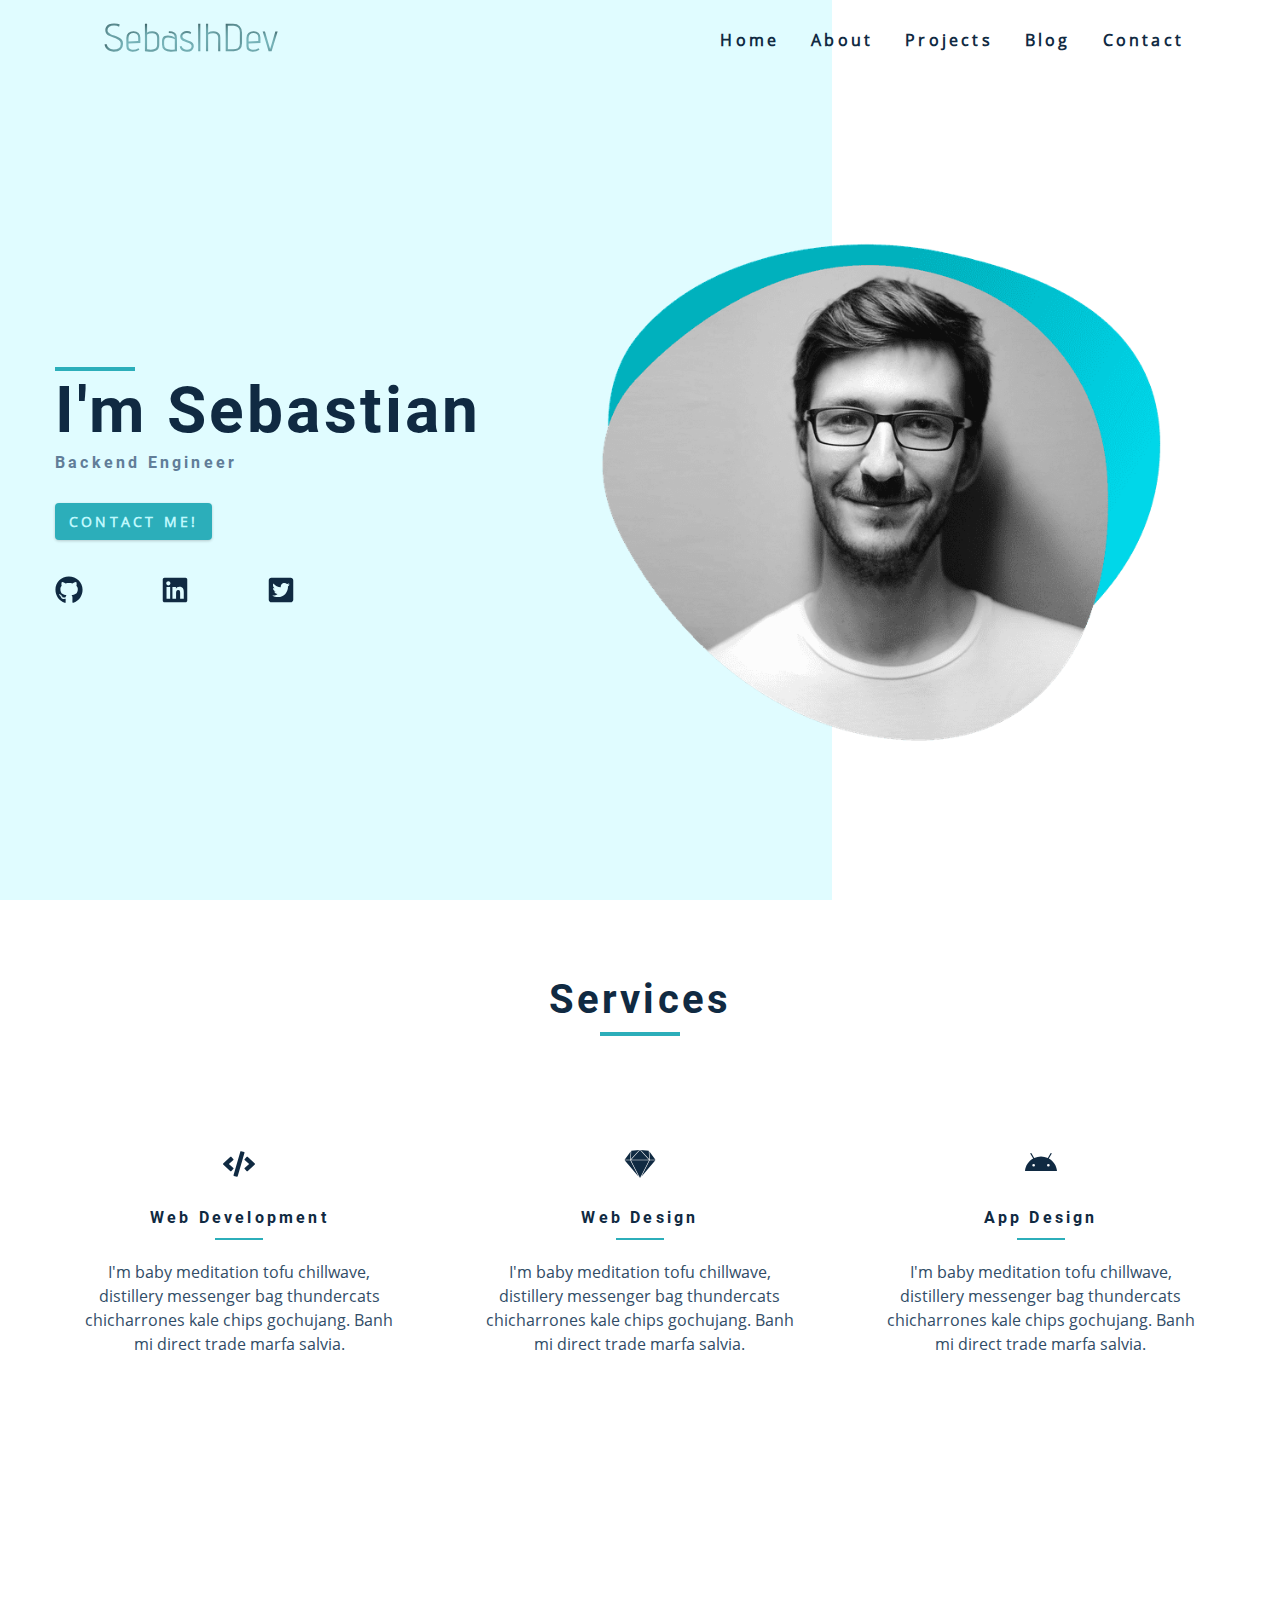
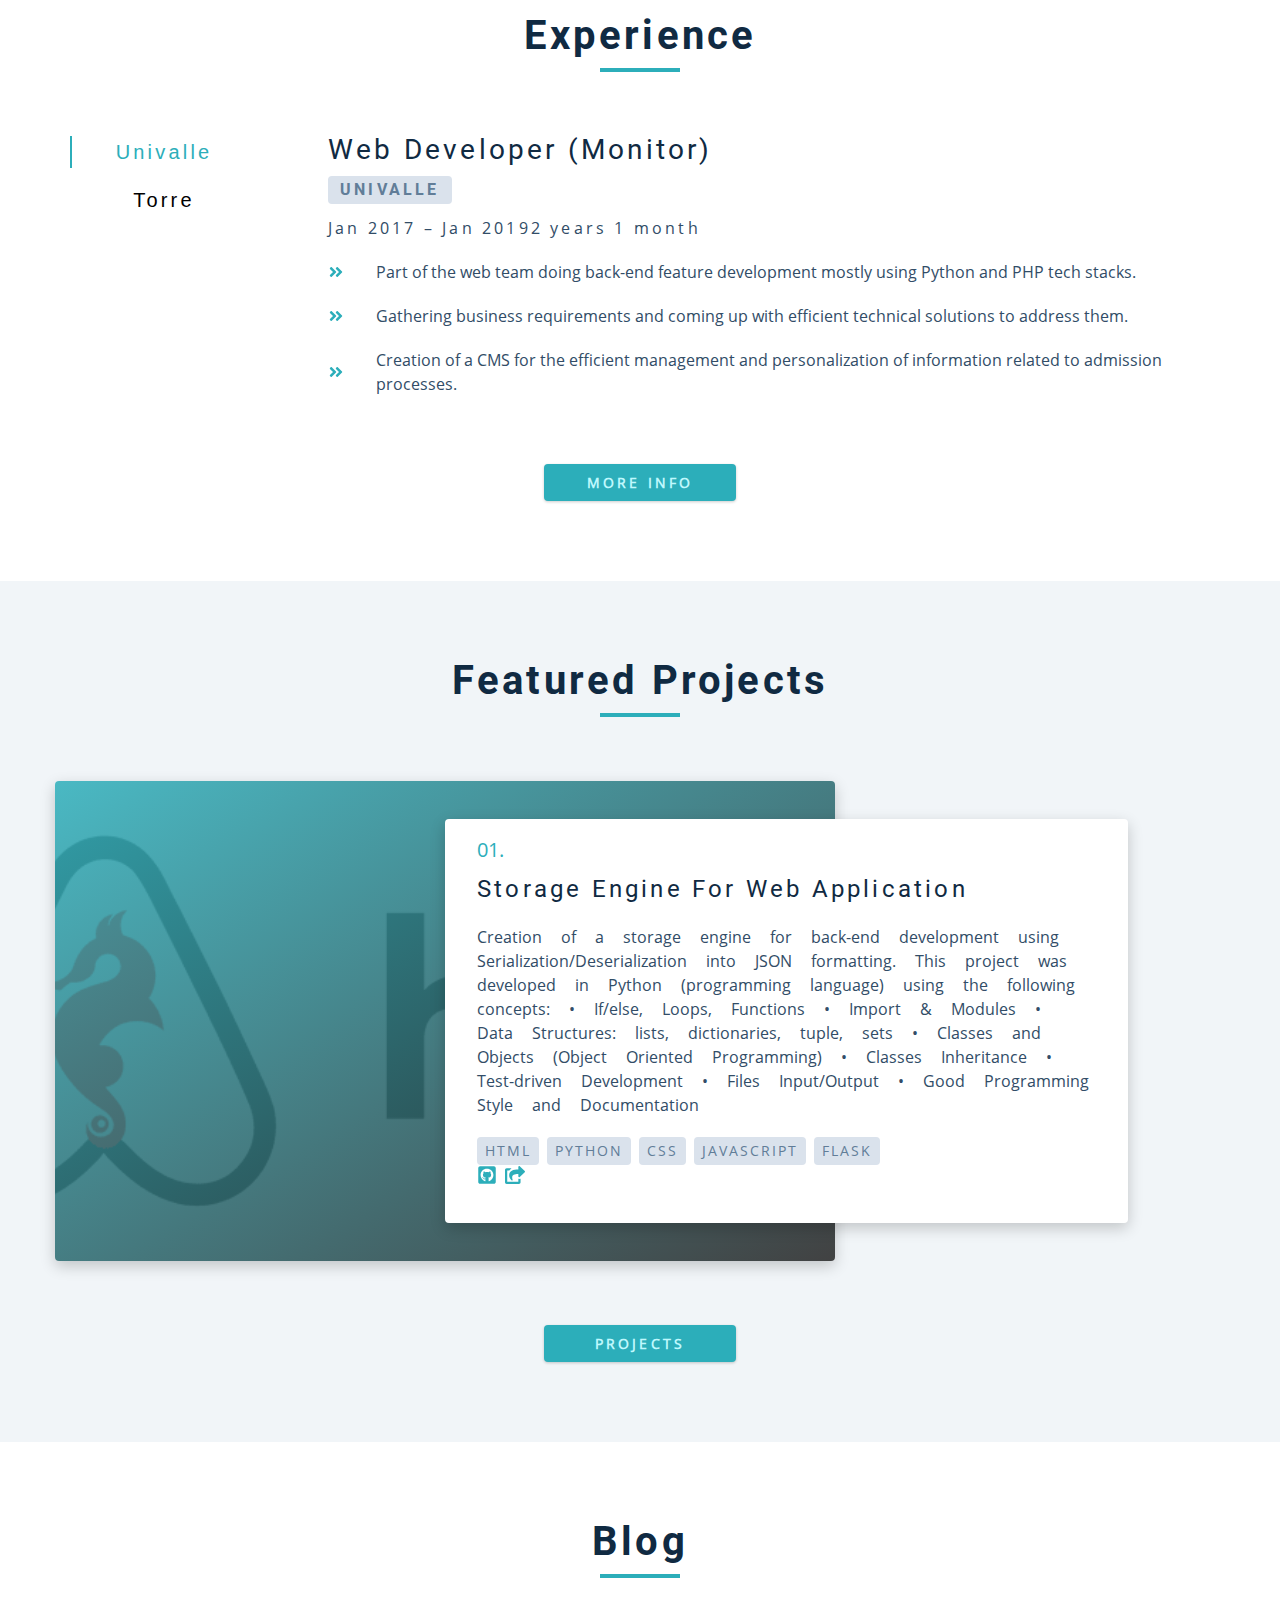
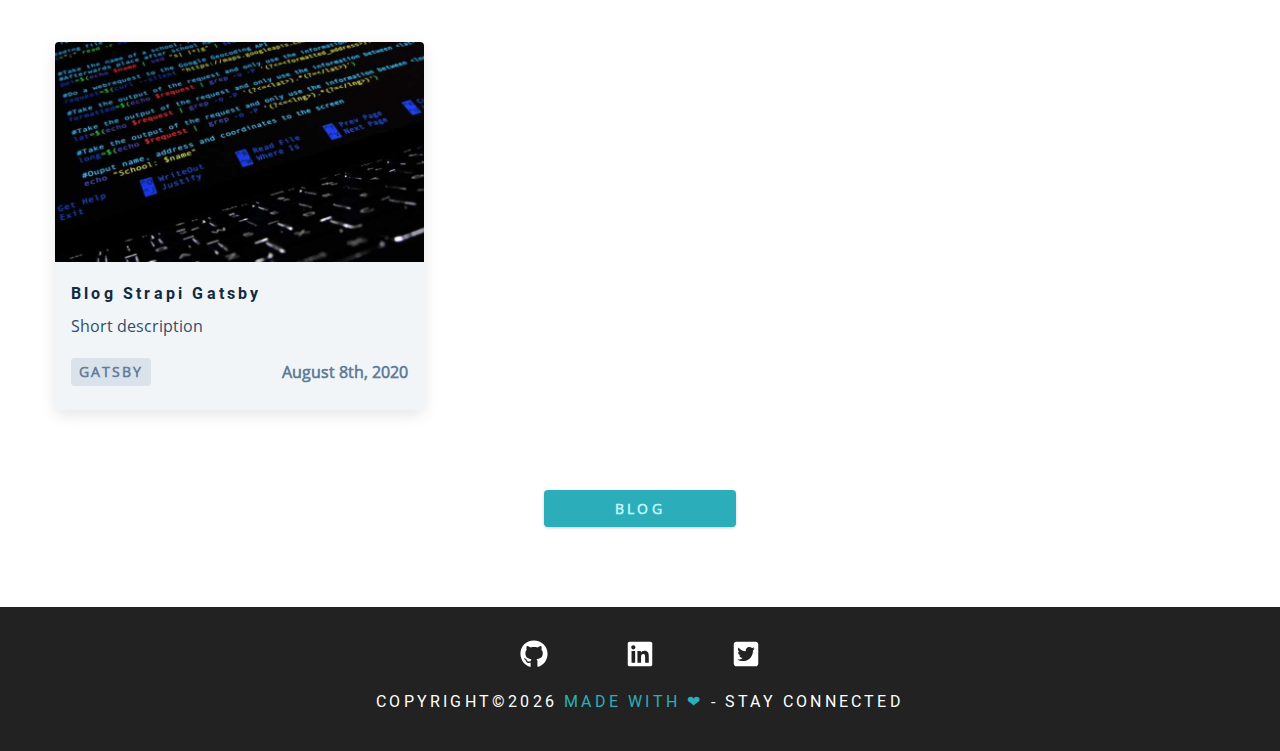
==== index.html @ 56dd531b "Updates" ====
<!DOCTYPE html><html><head><meta charSet="utf-8"/><meta http-equiv="x-ua-compatible" content="ie=edge"/><meta name="viewport" content="width=device-width, initial-scale=1, shrink-to-fit=no"/><style data-href="/styles.23e9d44c191bf7a04970.css">:root{--clr-primary-1:#044e53;--clr-primary-2:#0a6c75;--clr-primary-3:#0e7c86;--clr-primary-4:#149199;--clr-primary-5:#2caeba;--clr-primary-6:#37bcc8;--clr-primary-7:#52d1da;--clr-primary-8:#88ebf2;--clr-primary-9:#bff8fd;--clr-primary-10:#e0fcff;--clr-grey-1:#102a42;--clr-grey-3:#324d67;--clr-grey-4:#48647f;--clr-grey-5:#617d98;--clr-grey-8:#bcccdc;--clr-grey-9:#dae2ec;--clr-grey-10:#f1f5f8;--clr-green-dark:#1d9527;--clr-red-dark:#bb2525;--clr-red-light:#e66b6b;--clr-white:#fff;--ff-primary:"Roboto",sans-serif;--ff-secondary:"Open Sans",sans-serif;--transition:all 0.3s linear;--spacing:0.2rem;--radius:0.25rem;--light-shadow:0 5px 15px rgba(0,0,0,0.1);--dark-shadow:0 5px 15px rgba(0,0,0,0.2);--max-width:1170px;--fixed-width:700px}*,:after,:before{margin:0;padding:0;box-sizing:border-box}body{font-family:var(--ff-secondary);background:var(--clr-white);color:var(--clr-grey-1);line-height:1.5;font-size:.875rem;margin-top:5rem}ul{list-style-type:none}a{text-decoration:none}h1,h2,h3,h4{letter-spacing:var(--spacing);text-transform:capitalize;line-height:1.25;margin-bottom:.75rem;font-family:var(--ff-primary)}h1{font-size:3rem}h2{font-size:2rem}h3{font-size:1.25rem}h4{font-size:.875rem}p{margin-bottom:1.25rem;color:var(--clr-grey-3)}@media screen and (min-width:800px){h1{font-size:4rem}h2{font-size:2.5rem}h3{font-size:1.75rem}body,h4{font-size:1rem}h1,h2,h3,h4{line-height:1}}.btn{text-transform:uppercase;background:var(--clr-primary-5);color:var(--clr-primary-9);padding:.375rem .75rem;letter-spacing:var(--spacing);display:inline-block;font-weight:700;transition:var(--transition);font-size:.875rem;border:2px solid transparent;cursor:pointer;box-shadow:0 1px 3px rgba(0,0,0,.2);border-radius:var(--radius)}.btn:hover{color:var(--clr-primary-1);background:var(--clr-primary-8)}.center-btn{display:block;width:12rem;text-align:center;margin:3rem auto 0}.section{padding:5rem 0}.section-center{width:90vw;margin:0 auto;max-width:1170px}@media screen and (min-width:992px){.section-center{width:95vw}}.underline{width:5rem;height:.25rem;margin-bottom:1.25rem;background:var(--clr-primary-5);margin-left:auto;margin-right:auto}.section-title{margin-bottom:4rem;text-align:center}.bg-grey{background:var(--clr-grey-10)}.social-links{margin-top:2rem;width:15rem;display:flex;justify-content:space-between}.social-link{font-size:1.75rem;color:var(--clr-grey-1);transition:var(--transition)}.social-link:hover{color:var(--clr-primary-5)}.navbar{position:absolute;top:0;left:0;width:100%;height:5rem;display:flex;align-items:center;z-index:200;background:var(--clr-white)}.nav-center{width:90vw;max-width:1170px;margin:0 auto}.nav-header{display:flex;justify-content:space-between;align-items:center}.nav-header img{margin-bottom:.375rem}.toggle-btn{font-size:2rem;background:transparent;border-color:transparent;color:var(--clr-primary-5);cursor:pointer;transition:var(--transition)}.toggle-btn:hover{color:var(--clr-primary-2)}.nav-links{display:none}@media screen and (min-width:768px){.toggle-btn{display:none}.nav-links{display:flex;justify-content:flex-end}.nav-links li{margin-right:2rem}.nav-links a{text-transform:capitalize;color:var(--clr-grey-1);font-weight:700;letter-spacing:var(--spacing);transition:var(--transition);padding:.5rem 0}.nav-links a:hover{color:var(--clr-primary-5);box-shadow:0 2px var(--clr-primary-5)}.nav-center{display:grid;grid-template-columns:auto 1fr;align-items:center}}@media screen and (min-width:992px){.navbar{background:transparent}}.sidebar{background:var(--clr-grey-10);position:fixed;top:0;left:0;width:100%;height:100%;z-index:999;display:grid;place-items:center;opacity:0;transition:var(--transition);transform:translateX(-100%)}.show-sidebar{opacity:1;transform:translateX(0)}.sidebar-links li{opacity:0}.sidebar-links li a{display:block;text-align:center;text-transform:capitalize;color:var(--clr-grey-5);letter-spacing:var(--spacing);margin-bottom:.5rem;font-size:2rem;transition:var(--transition);border-radius:var(--radius)}.sidebar-links li a:hover{background:var(--clr-primary-9);color:var(--clr-primary-5)}.close-btn{position:absolute;right:4.75%;top:2.75%;font-size:2.5rem;background:transparent;border-color:transparent;color:var(--clr-red-dark);cursor:pointer}@media screen and (min-width:992px){.sidebar{transform:translateX(-100%)}}.sidebar-links li{animation:slideRight .5s ease-in-out .3s forwards}.sidebar-links li:first-of-type{animation-delay:.25s}.sidebar-links li:nth-of-type(2){animation-delay:.5s}.sidebar-links li:nth-of-type(3){animation-delay:.75s}.sidebar-links li:nth-of-type(4){animation-delay:1s}.sidebar-links li:nth-of-type(5){animation-delay:1.25s}@keyframes slideRight{0%{transform:translateX(-200px);opacity:0}to{transform:translateX(0);opacity:1}}.sidebar-icons li{opacity:0;animation:slideUp .5s ease-in-out .3s forwards}.sidebar-icons li:first-of-type{animation-delay:.25s}.sidebar-icons li:nth-of-type(2){animation-delay:.5s}.sidebar-icons li:nth-of-type(3){animation-delay:.75s}.sidebar-icons li:nth-of-type(4){animation-delay:1s}.sidebar-icons li:nth-of-type(5){animation-delay:1.25s}@keyframes slideUp{0%{transform:translateY(200px);opacity:0}to{transform:translateY(0);opacity:1}}.hero{margin-top:-5rem;padding-top:5rem;height:100vh;background:var(--clr-primary-10);position:relative}.hero-center{height:100%;display:grid;align-items:center}.hero .underline{margin-bottom:.5rem;margin-left:0}.hero-info{background:var(--clr-primary-10)}.hero-img{display:none}.hero-info h4{color:var(--clr-grey-5)}.hero-icons{justify-items:flex-start}.hero .btn{margin-top:1.25rem}@media screen and (min-width:992px){.hero:before{content:"";position:absolute;top:0;left:65%;right:0;bottom:0;background:var(--clr-white)}.hero-center{grid-template-columns:repeat(12,1fr)}.hero h4{font-size:.85rem}.hero-info{grid-row:1/1;grid-column:1/span 8}.hero-img{display:block;grid-row:1/1;grid-column:6/-1}}@media screen and (min-width:1170px){.hero h4{font-size:1rem}.hero-info{grid-column:1/span 8}.hero h4{line-height:1}}.service{background:var(--clr-white);padding:3rem 1.5rem;margin-bottom:2rem;border-radius:var(--radius);text-align:center;transition:var(--transition)}.service-icon{font-size:2rem;margin-bottom:1.5rem}.service .underline{width:3rem;height:.12rem}.service .underline,.service p{transition:var(--transition)}.service:hover{background:var(--clr-primary-5)}.service:hover,.service:hover p{color:var(--clr-primary-9)}.service:hover .underline{background:var(--clr-primary-9)}@media screen and (min-width:676px){.services-center{display:grid;grid-template-columns:1fr 1fr;-webkit-column-gap:2rem;column-gap:2rem}}@media screen and (min-width:992px){.services-center{grid-template-columns:1fr 1fr 1fr}}.jobs-center{width:80vw;margin:0 auto;max-width:var(--max-width)}.btn-container{display:flex;flex-direction:row;justify-content:center;margin-bottom:4rem}.job-btn{background:transparent;border-color:transparent;text-transform:capitalize;font-size:1.25rem;letter-spacing:var(--spacing);margin:0 .5rem;transition:var(--transition);cursor:pointer;padding:.25rem 0;line-height:1}.active-btn,.job-btn:hover{color:var(--clr-primary-5);box-shadow:0 2px var(--clr-primary-5)}.job-info h3{font-weight:400}.job-info h4{text-transform:uppercase;color:var(--clr-grey-5);background:var(--clr-grey-9);display:inline-block;padding:.375rem .75rem;border-radius:var(--radius)}.job-date{letter-spacing:var(--spacing)}.job-desc{display:grid;grid-template-columns:auto 1fr;-webkit-column-gap:2rem;column-gap:2rem;align-items:center;margin-bottom:1.25rem}.job-desc p{margin-bottom:0;color:var(--clr-grey-3)}.job-icon{color:var(--clr-primary-5)}@media screen and (min-width:992px){.jobs-center{width:90vw;display:grid;grid-template-columns:200px 1fr;-webkit-column-gap:4rem;column-gap:4rem}.btn-container{flex-direction:column;justify-content:flex-start}.job-btn{margin-bottom:1rem}.active-btn,.job-btn:hover{box-shadow:-2px 0 var(--clr-primary-5)}}.projects{background:var(--clr-grey-10)}.project{display:grid;margin-bottom:4rem}.project-img{border-top-left-radius:var(--radius);border-top-right-radius:var(--radius);height:19rem;z-index:1}.project-img:after{content:"";position:absolute;top:0;left:0;width:100%;height:100%;background:linear-gradient(to bottom right,var(--clr-primary-5),#222);opacity:.85;transition:var(--transition)}.project:hover .project-img:after{opacity:0}.project-info{background:var(--clr-white);padding:1rem 2rem;border-bottom-left-radius:var(--radius);border-bottom-right-radius:var(--radius)}.project-number{display:inline-block;font-size:1.25rem;color:var(--clr-primary-5);margin-bottom:.75rem}.project-info h3{font-weight:500;margin-bottom:1.5rem;font-size:1.5rem}.project-desc{word-spacing:15px;color:var(--clr-grey-3)}.project-stack{margin-bottom:1rem}.about-stack span,.project-stack span{display:inline-block;background:var(--clr-grey-9);color:var(--clr-grey-5);margin-right:.5rem;padding:.25rem .5rem;border-radius:var(--radius);text-transform:uppercase;letter-spacing:2px;font-size:.85rem}.about-stack span{margin-top:.5rem}.project-icon{color:var(--clr-primary-5);font-size:1.25rem;margin-right:.5rem;transition:var(--transition)}.project-icon:hover{color:var(--clr-primary-1)}@media screen and (min-width:576px){.project-img{height:19rem}}@media screen and (min-width:768px){.project-img{height:22rem}}@media screen and (min-width:992px){.project{grid-template-columns:repeat(12,1fr);align-items:center}.project-img{grid-column:1/span 8;height:30rem}.project-img,.project-info{grid-row:1/1;border-radius:var(--radius);box-shadow:var(--dark-shadow)}.project-info{z-index:1;grid-column:5/12}.project:nth-of-type(2n) .project-img{grid-column:5/-1;grid-row:1/1}.project:nth-of-type(2n) .project-info{grid-column:2/span 7;grid-row:1/1;text-align:left}}.blog{display:block;margin-bottom:2rem;background:var(--clr-grey-10);border-radius:var(--radius);box-shadow:var(--light-shadow);transition:var(--transition)}.blog:hover{box-shadow:var(--dark-shadow);transform:scale(1.02)}.blog article{height:100%;display:grid;grid-template-rows:auto 1fr}.blog-card{display:grid;grid-template-rows:auto 1fr auto}.blog-img{border-top-left-radius:var(--radius);border-top-right-radius:var(--radius);height:15rem}.blog-card{padding:1.5rem 1rem}.blog-card h4{color:var(--clr-grey-1)}.blog-footer{display:flex;justify-content:space-between;align-items:center}.blog-footer p{margin-bottom:0;font-weight:700;color:var(--clr-grey-5)}.blog-footer p:first-of-type{display:inline-block;background:var(--clr-grey-9);color:var(--clr-grey-5);margin-right:.5rem;padding:.25rem .5rem;border-radius:var(--radius);text-transform:uppercase;letter-spacing:2px;font-size:.85rem}@media screen and (min-width:576px){.blogs-center{display:grid;grid-template-columns:repeat(auto-fill,minmax(368px,1fr));-webkit-column-gap:2rem;column-gap:2rem}.blog-img{height:17.5rem}}@media screen and (min-width:850px){.blog-img{height:13.75rem}}.footer{height:9rem;background:#222;text-align:center;display:grid;place-items:center}.footer h4{margin-top:.5rem;color:var(--clr-white);font-weight:400;text-transform:uppercase}.footer h4 span{color:var(--clr-primary-5)}.footer-links{margin:0 auto 1rem}.footer .social-link{color:var(--clr-white)}.footer .social-link:hover{color:var(--clr-primary-5)}.about-page,.blog-page,.blog-template,.contact-page,.error-page,.projects-page{background:var(--clr-grey-10);min-height:calc(100vh - 14rem)}.error-page{display:grid;place-items:center;background:var(--clr-primary-10);text-align:center}.error-page h1{text-transform:uppercase;color:var(--clr-primary-1);margin-bottom:2rem}.blog-page .blog{background:var(--clr-white)}.about-page{padding:7rem 0}.about-img{margin-bottom:2rem;height:25rem}.about-text .section-title{margin-bottom:2rem;text-align:left}.about-text .underline{margin-left:0;margin-right:0}.about-text p{line-height:2}.stack-container{width:30rem;display:grid;grid-template-columns:1fr 1fr 1fr;row-gap:.5rem}.stack-container span{text-transform:uppercase;display:flex;align-items:center;letter-spacing:1px;color:var(--clr-grey-4)}.stack-icon{color:var(--clr-primary-5);margin-right:.25rem;font-size:1rem}@media screen and (min-width:992px){.about-center{display:grid;grid-template-columns:repeat(12,1fr);align-items:center;-webkit-column-gap:4rem;column-gap:4rem}.about-img{grid-column:1/span 5;margin-bottom:0}.about-text{grid-column:6/-1}}.contact-page{display:grid;place-items:center;padding:5rem 0}.contact-form{background:var(--clr-white);border-radius:var(--radius);text-align:center;box-shadow:var(--light-shadow);transition:var(--transition);width:90vw;max-width:35rem}.contact-form:hover{box-shadow:var(--dark-shadow)}.contact-form h3{padding-top:1.25rem;color:var(--clr-grey-5)}.form-group{padding:1rem 1.5rem}.form-control{display:block;width:100%;padding:.75rem 1rem;border:none;margin-bottom:1.25rem;background:var(--clr-grey-10);border-radius:var(--radius);text-transform:uppercase;letter-spacing:var(--spacing)}.form-control::-webkit-input-placeholder{font-family:var(--ff-primary);color:var(--clr-grey-1);text-transform:uppercase;letter-spacing:var(--spacing)}.form-control:-ms-input-placeholder{font-family:var(--ff-primary);color:var(--clr-grey-1);text-transform:uppercase;letter-spacing:var(--spacing)}.form-control::-ms-input-placeholder{font-family:var(--ff-primary);color:var(--clr-grey-1);text-transform:uppercase;letter-spacing:var(--spacing)}.form-control::placeholder{font-family:var(--ff-primary);color:var(--clr-grey-1);text-transform:uppercase;letter-spacing:var(--spacing)}.submit-btn{display:block;width:100%;padding:1rem;border-bottom-left-radius:var(--radius);border-bottom-right-radius:var(--radius);border-top-right-radius:0;border-top-left-radius:0}.blog-template{padding:5rem 0}.blog-template h1,.blog-template h2{text-align:center}.blog-template ul{margin-top:2rem;display:inline-block}.blog-template ul li{background:var(--clr-grey-9);color:var(--clr-grey-5);padding:.5rem 1rem;margin:1rem 0;text-transform:uppercase}.blog-template blockquote{background:var(--clr-primary-9);border-radius:var(--radius);padding:1rem;line-height:2;color:var(--clr-primary-5);margin:2rem 0}.blog-template pre{background:#222;color:#ff0;overflow-x:scroll;padding:1rem 1.5rem;border-radius:var(--radius)}.blog-template img{width:15rem;height:15rem;margin:3rem 0}.gif{display:block;width:auto;height:300px;box-shadow:0 3px 5px rgba(67,166,153,.15),0 5px 16px rgba(67,166,153,.15);margin:.4125rem auto .825rem}.error-container{margin:5rem 0}</style><meta name="generator" content="Gatsby 2.21.0"/><title data-react-helmet="true"></title><link rel="sitemap" type="application/xml" href="/sitemap.xml"/><link rel="preload" as="font" type="font/woff2" crossorigin="anonymous" href="/google-fonts/s/opensans/v17/mem8YaGs126MiZpBA-UFVZ0b.woff2"/><link rel="preload" as="font" type="font/woff2" crossorigin="anonymous" href="/google-fonts/s/roboto/v20/KFOlCnqEu92Fr1MmWUlfBBc4.woff2"/><link rel="preload" as="font" type="font/woff2" crossorigin="anonymous" href="/google-fonts/s/roboto/v20/KFOmCnqEu92Fr1Mu4mxK.woff2"/><style type="text/css">@font-face{font-family:Roboto;font-style:normal;font-weight:400;src:local('Roboto'),local('Roboto-Regular'),url(/google-fonts/s/roboto/v20/KFOmCnqEu92Fr1Mu4mxK.woff2) format('woff2'),url(/google-fonts/s/roboto/v20/KFOmCnqEu92Fr1Mu4mxM.woff) format('woff');font-display: swap;}@font-face{font-family:Roboto;font-style:normal;font-weight:700;src:local('Roboto Bold'),local('Roboto-Bold'),url(/google-fonts/s/roboto/v20/KFOlCnqEu92Fr1MmWUlfBBc4.woff2) format('woff2'),url(/google-fonts/s/roboto/v20/KFOlCnqEu92Fr1MmWUlfBBc-.woff) format('woff');font-display: swap;}@font-face{font-family:'Open Sans';font-style:normal;font-weight:400;src:local('Open Sans Regular'),local('OpenSans-Regular'),url(/google-fonts/s/opensans/v17/mem8YaGs126MiZpBA-UFVZ0b.woff2) format('woff2'),url(/google-fonts/s/opensans/v17/mem8YaGs126MiZpBA-UFVZ0d.woff) format('woff');font-display: swap;}</style><link as="script" rel="preload" href="/webpack-runtime-c3533b156a4aab6b3065.js"/><link as="script" rel="preload" href="/framework-737c3e16d462c41141c7.js"/><link as="script" rel="preload" href="/styles-d09edeeea94857ecd6e6.js"/><link as="script" rel="preload" href="/app-18818b3729d0ac6f11d0.js"/><link as="script" rel="preload" href="/1bfc9850-aa6a4820e09061b20fce.js"/><link as="script" rel="preload" href="/605a5af4c377639698e51fcc98960cf3a4b9e340-c73872df0cca1ebdfaf5.js"/><link as="script" rel="preload" href="/46187a1112b3879093805b73285fa8251e7ab0de-7a042ad2732e925113f3.js"/><link as="script" rel="preload" href="/component---src-pages-index-js-fd90f001c579b3831b0c.js"/><link as="fetch" rel="preload" href="/page-data/index/page-data.json" crossorigin="anonymous"/><link as="fetch" rel="preload" href="/page-data/app-data.json" crossorigin="anonymous"/></head><body><div id="___gatsby"><div style="outline:none" tabindex="-1" id="gatsby-focus-wrapper"><nav class="navbar"><div class="nav-center"><div class="nav-header"><img src="[data-uri]" alt="logo"/><button type="button" class="toggle-btn"><svg stroke="currentColor" fill="currentColor" stroke-width="0" viewBox="0 0 448 512" height="1em" width="1em" xmlns="http://www.w3.org/2000/svg"><path d="M16 224h416a16 16 0 0 0 16-16v-32a16 16 0 0 0-16-16H16a16 16 0 0 0-16 16v32a16 16 0 0 0 16 16zm416 192H16a16 16 0 0 0-16 16v32a16 16 0 0 0 16 16h416a16 16 0 0 0 16-16v-32a16 16 0 0 0-16-16zm3.17-384H172.83A12.82 12.82 0 0 0 160 44.83v38.34A12.82 12.82 0 0 0 172.83 96h262.34A12.82 12.82 0 0 0 448 83.17V44.83A12.82 12.82 0 0 0 435.17 32zm0 256H172.83A12.82 12.82 0 0 0 160 300.83v38.34A12.82 12.82 0 0 0 172.83 352h262.34A12.82 12.82 0 0 0 448 339.17v-38.34A12.82 12.82 0 0 0 435.17 288z"></path></svg></button></div><ul class="page-links nav-links"><li><a aria-current="page" class="" href="/">home</a></li><li><a href="/about/">about</a></li><li><a href="/projects/">projects</a></li><li><a href="/blog/">blog</a></li><li><a href="/contact/">contact</a></li></ul></div></nav><aside class="sidebar "><button class="close-btn"><svg stroke="currentColor" fill="currentColor" stroke-width="0" viewBox="0 0 352 512" height="1em" width="1em" xmlns="http://www.w3.org/2000/svg"><path d="M242.72 256l100.07-100.07c12.28-12.28 12.28-32.19 0-44.48l-22.24-22.24c-12.28-12.28-32.19-12.28-44.48 0L176 189.28 75.93 89.21c-12.28-12.28-32.19-12.28-44.48 0L9.21 111.45c-12.28 12.28-12.28 32.19 0 44.48L109.28 256 9.21 356.07c-12.28 12.28-12.28 32.19 0 44.48l22.24 22.24c12.28 12.28 32.2 12.28 44.48 0L176 322.72l100.07 100.07c12.28 12.28 32.2 12.28 44.48 0l22.24-22.24c12.28-12.28 12.28-32.19 0-44.48L242.72 256z"></path></svg></button><div class="side-container"><ul class="page-links "><li><a aria-current="page" class="" href="/">home</a></li><li><a href="/about/">about</a></li><li><a href="/projects/">projects</a></li><li><a href="/blog/">blog</a></li><li><a href="/contact/">contact</a></li></ul><ul class="social-links "><li><a href="https://github.com/sebaslherrera" class="social-link" target="_blank" rel="noopener noreferrer"><svg stroke="currentColor" fill="currentColor" stroke-width="0" viewBox="0 0 496 512" class="social-icon" height="1em" width="1em" xmlns="http://www.w3.org/2000/svg"><path d="M165.9 397.4c0 2-2.3 3.6-5.2 3.6-3.3.3-5.6-1.3-5.6-3.6 0-2 2.3-3.6 5.2-3.6 3-.3 5.6 1.3 5.6 3.6zm-31.1-4.5c-.7 2 1.3 4.3 4.3 4.9 2.6 1 5.6 0 6.2-2s-1.3-4.3-4.3-5.2c-2.6-.7-5.5.3-6.2 2.3zm44.2-1.7c-2.9.7-4.9 2.6-4.6 4.9.3 2 2.9 3.3 5.9 2.6 2.9-.7 4.9-2.6 4.6-4.6-.3-1.9-3-3.2-5.9-2.9zM244.8 8C106.1 8 0 113.3 0 252c0 110.9 69.8 205.8 169.5 239.2 12.8 2.3 17.3-5.6 17.3-12.1 0-6.2-.3-40.4-.3-61.4 0 0-70 15-84.7-29.8 0 0-11.4-29.1-27.8-36.6 0 0-22.9-15.7 1.6-15.4 0 0 24.9 2 38.6 25.8 21.9 38.6 58.6 27.5 72.9 20.9 2.3-16 8.8-27.1 16-33.7-55.9-6.2-112.3-14.3-112.3-110.5 0-27.5 7.6-41.3 23.6-58.9-2.6-6.5-11.1-33.3 2.6-67.9 20.9-6.5 69 27 69 27 20-5.6 41.5-8.5 62.8-8.5s42.8 2.9 62.8 8.5c0 0 48.1-33.6 69-27 13.7 34.7 5.2 61.4 2.6 67.9 16 17.7 25.8 31.5 25.8 58.9 0 96.5-58.9 104.2-114.8 110.5 9.2 7.9 17 22.9 17 46.4 0 33.7-.3 75.4-.3 83.6 0 6.5 4.6 14.4 17.3 12.1C428.2 457.8 496 362.9 496 252 496 113.3 383.5 8 244.8 8zM97.2 352.9c-1.3 1-1 3.3.7 5.2 1.6 1.6 3.9 2.3 5.2 1 1.3-1 1-3.3-.7-5.2-1.6-1.6-3.9-2.3-5.2-1zm-10.8-8.1c-.7 1.3.3 2.9 2.3 3.9 1.6 1 3.6.7 4.3-.7.7-1.3-.3-2.9-2.3-3.9-2-.6-3.6-.3-4.3.7zm32.4 35.6c-1.6 1.3-1 4.3 1.3 6.2 2.3 2.3 5.2 2.6 6.5 1 1.3-1.3.7-4.3-1.3-6.2-2.2-2.3-5.2-2.6-6.5-1zm-11.4-14.7c-1.6 1-1.6 3.6 0 5.9 1.6 2.3 4.3 3.3 5.6 2.3 1.6-1.3 1.6-3.9 0-6.2-1.4-2.3-4-3.3-5.6-2z"></path></svg></a></li><li><a href="https://www.linkedin.com/in/sebaslherrera/" class="social-link" target="_blank" rel="noopener noreferrer"><svg stroke="currentColor" fill="currentColor" stroke-width="0" viewBox="0 0 448 512" class="social-icon" height="1em" width="1em" xmlns="http://www.w3.org/2000/svg"><path d="M416 32H31.9C14.3 32 0 46.5 0 64.3v383.4C0 465.5 14.3 480 31.9 480H416c17.6 0 32-14.5 32-32.3V64.3c0-17.8-14.4-32.3-32-32.3zM135.4 416H69V202.2h66.5V416zm-33.2-243c-21.3 0-38.5-17.3-38.5-38.5S80.9 96 102.2 96c21.2 0 38.5 17.3 38.5 38.5 0 21.3-17.2 38.5-38.5 38.5zm282.1 243h-66.4V312c0-24.8-.5-56.7-34.5-56.7-34.6 0-39.9 27-39.9 54.9V416h-66.4V202.2h63.7v29.2h.9c8.9-16.8 30.6-34.5 62.9-34.5 67.2 0 79.7 44.3 79.7 101.9V416z"></path></svg></a></li><li><a href="https://twitter.com/sebaslherrera" class="social-link" target="_blank" rel="noopener noreferrer"><svg stroke="currentColor" fill="currentColor" stroke-width="0" viewBox="0 0 448 512" class="social-icon" height="1em" width="1em" xmlns="http://www.w3.org/2000/svg"><path d="M400 32H48C21.5 32 0 53.5 0 80v352c0 26.5 21.5 48 48 48h352c26.5 0 48-21.5 48-48V80c0-26.5-21.5-48-48-48zm-48.9 158.8c.2 2.8.2 5.7.2 8.5 0 86.7-66 186.6-186.6 186.6-37.2 0-71.7-10.8-100.7-29.4 5.3.6 10.4.8 15.8.8 30.7 0 58.9-10.4 81.4-28-28.8-.6-53-19.5-61.3-45.5 10.1 1.5 19.2 1.5 29.6-1.2-30-6.1-52.5-32.5-52.5-64.4v-.8c8.7 4.9 18.9 7.9 29.6 8.3a65.447 65.447 0 0 1-29.2-54.6c0-12.2 3.2-23.4 8.9-33.1 32.3 39.8 80.8 65.8 135.2 68.6-9.3-44.5 24-80.6 64-80.6 18.9 0 35.9 7.9 47.9 20.7 14.8-2.8 29-8.3 41.6-15.8-4.9 15.2-15.2 28-28.8 36.1 13.2-1.4 26-5.1 37.8-10.2-8.9 13.1-20.1 24.7-32.9 34z"></path></svg></a></li></ul></div></aside><header class="hero"><div class="section-center hero-center"><article class="hero-info"><div><div class="underline"></div><h1>I&#x27;m Sebastian</h1><h4>Backend engineer</h4><a class="btn" href="/contact">Contact me!</a><ul class="social-links "><li><a href="https://github.com/sebaslherrera" class="social-link" target="_blank" rel="noopener noreferrer"><svg stroke="currentColor" fill="currentColor" stroke-width="0" viewBox="0 0 496 512" class="social-icon" height="1em" width="1em" xmlns="http://www.w3.org/2000/svg"><path d="M165.9 397.4c0 2-2.3 3.6-5.2 3.6-3.3.3-5.6-1.3-5.6-3.6 0-2 2.3-3.6 5.2-3.6 3-.3 5.6 1.3 5.6 3.6zm-31.1-4.5c-.7 2 1.3 4.3 4.3 4.9 2.6 1 5.6 0 6.2-2s-1.3-4.3-4.3-5.2c-2.6-.7-5.5.3-6.2 2.3zm44.2-1.7c-2.9.7-4.9 2.6-4.6 4.9.3 2 2.9 3.3 5.9 2.6 2.9-.7 4.9-2.6 4.6-4.6-.3-1.9-3-3.2-5.9-2.9zM244.8 8C106.1 8 0 113.3 0 252c0 110.9 69.8 205.8 169.5 239.2 12.8 2.3 17.3-5.6 17.3-12.1 0-6.2-.3-40.4-.3-61.4 0 0-70 15-84.7-29.8 0 0-11.4-29.1-27.8-36.6 0 0-22.9-15.7 1.6-15.4 0 0 24.9 2 38.6 25.8 21.9 38.6 58.6 27.5 72.9 20.9 2.3-16 8.8-27.1 16-33.7-55.9-6.2-112.3-14.3-112.3-110.5 0-27.5 7.6-41.3 23.6-58.9-2.6-6.5-11.1-33.3 2.6-67.9 20.9-6.5 69 27 69 27 20-5.6 41.5-8.5 62.8-8.5s42.8 2.9 62.8 8.5c0 0 48.1-33.6 69-27 13.7 34.7 5.2 61.4 2.6 67.9 16 17.7 25.8 31.5 25.8 58.9 0 96.5-58.9 104.2-114.8 110.5 9.2 7.9 17 22.9 17 46.4 0 33.7-.3 75.4-.3 83.6 0 6.5 4.6 14.4 17.3 12.1C428.2 457.8 496 362.9 496 252 496 113.3 383.5 8 244.8 8zM97.2 352.9c-1.3 1-1 3.3.7 5.2 1.6 1.6 3.9 2.3 5.2 1 1.3-1 1-3.3-.7-5.2-1.6-1.6-3.9-2.3-5.2-1zm-10.8-8.1c-.7 1.3.3 2.9 2.3 3.9 1.6 1 3.6.7 4.3-.7.7-1.3-.3-2.9-2.3-3.9-2-.6-3.6-.3-4.3.7zm32.4 35.6c-1.6 1.3-1 4.3 1.3 6.2 2.3 2.3 5.2 2.6 6.5 1 1.3-1.3.7-4.3-1.3-6.2-2.2-2.3-5.2-2.6-6.5-1zm-11.4-14.7c-1.6 1-1.6 3.6 0 5.9 1.6 2.3 4.3 3.3 5.6 2.3 1.6-1.3 1.6-3.9 0-6.2-1.4-2.3-4-3.3-5.6-2z"></path></svg></a></li><li><a href="https://www.linkedin.com/in/sebaslherrera/" class="social-link" target="_blank" rel="noopener noreferrer"><svg stroke="currentColor" fill="currentColor" stroke-width="0" viewBox="0 0 448 512" class="social-icon" height="1em" width="1em" xmlns="http://www.w3.org/2000/svg"><path d="M416 32H31.9C14.3 32 0 46.5 0 64.3v383.4C0 465.5 14.3 480 31.9 480H416c17.6 0 32-14.5 32-32.3V64.3c0-17.8-14.4-32.3-32-32.3zM135.4 416H69V202.2h66.5V416zm-33.2-243c-21.3 0-38.5-17.3-38.5-38.5S80.9 96 102.2 96c21.2 0 38.5 17.3 38.5 38.5 0 21.3-17.2 38.5-38.5 38.5zm282.1 243h-66.4V312c0-24.8-.5-56.7-34.5-56.7-34.6 0-39.9 27-39.9 54.9V416h-66.4V202.2h63.7v29.2h.9c8.9-16.8 30.6-34.5 62.9-34.5 67.2 0 79.7 44.3 79.7 101.9V416z"></path></svg></a></li><li><a href="https://twitter.com/sebaslherrera" class="social-link" target="_blank" rel="noopener noreferrer"><svg stroke="currentColor" fill="currentColor" stroke-width="0" viewBox="0 0 448 512" class="social-icon" height="1em" width="1em" xmlns="http://www.w3.org/2000/svg"><path d="M400 32H48C21.5 32 0 53.5 0 80v352c0 26.5 21.5 48 48 48h352c26.5 0 48-21.5 48-48V80c0-26.5-21.5-48-48-48zm-48.9 158.8c.2 2.8.2 5.7.2 8.5 0 86.7-66 186.6-186.6 186.6-37.2 0-71.7-10.8-100.7-29.4 5.3.6 10.4.8 15.8.8 30.7 0 58.9-10.4 81.4-28-28.8-.6-53-19.5-61.3-45.5 10.1 1.5 19.2 1.5 29.6-1.2-30-6.1-52.5-32.5-52.5-64.4v-.8c8.7 4.9 18.9 7.9 29.6 8.3a65.447 65.447 0 0 1-29.2-54.6c0-12.2 3.2-23.4 8.9-33.1 32.3 39.8 80.8 65.8 135.2 68.6-9.3-44.5 24-80.6 64-80.6 18.9 0 35.9 7.9 47.9 20.7 14.8-2.8 29-8.3 41.6-15.8-4.9 15.2-15.2 28-28.8 36.1 13.2-1.4 26-5.1 37.8-10.2-8.9 13.1-20.1 24.7-32.9 34z"></path></svg></a></li></ul></div></article><div class="hero-img gatsby-image-wrapper" style="position:relative;overflow:hidden"><div aria-hidden="true" style="width:100%;padding-bottom:100%"></div><img aria-hidden="true" src="[data-uri]" alt="" style="position:absolute;top:0;left:0;width:100%;height:100%;object-fit:cover;object-position:center;opacity:1;transition-delay:500ms"/><noscript><picture><source srcset="/static/785405c783d5a741e83b333e323ce15d/69585/hero-img.png 200w,
/static/785405c783d5a741e83b333e323ce15d/497c6/hero-img.png 400w,
/static/785405c783d5a741e83b333e323ce15d/ee604/hero-img.png 800w,
/static/785405c783d5a741e83b333e323ce15d/f3583/hero-img.png 1200w,
/static/785405c783d5a741e83b333e323ce15d/5707d/hero-img.png 1600w,
/static/785405c783d5a741e83b333e323ce15d/90136/hero-img.png 1952w" sizes="(max-width: 800px) 100vw, 800px" /><img loading="lazy" sizes="(max-width: 800px) 100vw, 800px" srcset="/static/785405c783d5a741e83b333e323ce15d/69585/hero-img.png 200w,
/static/785405c783d5a741e83b333e323ce15d/497c6/hero-img.png 400w,
/static/785405c783d5a741e83b333e323ce15d/ee604/hero-img.png 800w,
/static/785405c783d5a741e83b333e323ce15d/f3583/hero-img.png 1200w,
/static/785405c783d5a741e83b333e323ce15d/5707d/hero-img.png 1600w,
/static/785405c783d5a741e83b333e323ce15d/90136/hero-img.png 1952w" src="/static/785405c783d5a741e83b333e323ce15d/ee604/hero-img.png" alt="" style="position:absolute;top:0;left:0;opacity:1;width:100%;height:100%;object-fit:cover;object-position:center"/></picture></noscript></div></div></header><section class="section bg-gray"><div class="section-title"><h2>Services</h2><div class="underline"></div></div><div class="section-center services-center"><article class="service"><svg stroke="currentColor" fill="currentColor" stroke-width="0" viewBox="0 0 640 512" class="service-icon" height="1em" width="1em" xmlns="http://www.w3.org/2000/svg"><path d="M278.9 511.5l-61-17.7c-6.4-1.8-10-8.5-8.2-14.9L346.2 8.7c1.8-6.4 8.5-10 14.9-8.2l61 17.7c6.4 1.8 10 8.5 8.2 14.9L293.8 503.3c-1.9 6.4-8.5 10.1-14.9 8.2zm-114-112.2l43.5-46.4c4.6-4.9 4.3-12.7-.8-17.2L117 256l90.6-79.7c5.1-4.5 5.5-12.3.8-17.2l-43.5-46.4c-4.5-4.8-12.1-5.1-17-.5L3.8 247.2c-5.1 4.7-5.1 12.8 0 17.5l144.1 135.1c4.9 4.6 12.5 4.4 17-.5zm327.2.6l144.1-135.1c5.1-4.7 5.1-12.8 0-17.5L492.1 112.1c-4.8-4.5-12.4-4.3-17 .5L431.6 159c-4.6 4.9-4.3 12.7.8 17.2L523 256l-90.6 79.7c-5.1 4.5-5.5 12.3-.8 17.2l43.5 46.4c4.5 4.9 12.1 5.1 17 .6z"></path></svg><h4>web development</h4><div class="underline"></div><p>I&#x27;m baby meditation tofu chillwave, distillery messenger bag thundercats chicharrones kale chips gochujang. Banh mi direct trade marfa salvia.</p></article><article class="service"><svg stroke="currentColor" fill="currentColor" stroke-width="0" viewBox="0 0 512 512" class="service-icon" height="1em" width="1em" xmlns="http://www.w3.org/2000/svg"><path d="M27.5 162.2L9 187.1h90.5l6.9-130.7-78.9 105.8zM396.3 45.7L267.7 32l135.7 147.2-7.1-133.5zM112.2 218.3l-11.2-22H9.9L234.8 458zm2-31.2h284l-81.5-88.5L256.3 33zm297.3 9.1L277.6 458l224.8-261.7h-90.9zM415.4 69L406 56.4l.9 17.3 6.1 113.4h90.3zM113.5 93.5l-4.6 85.6L244.7 32 116.1 45.7zm287.7 102.7h-290l42.4 82.9L256.3 480l144.9-283.8z"></path></svg><h4>web design</h4><div class="underline"></div><p>I&#x27;m baby meditation tofu chillwave, distillery messenger bag thundercats chicharrones kale chips gochujang. Banh mi direct trade marfa salvia.</p></article><article class="service"><svg stroke="currentColor" fill="currentColor" stroke-width="0" viewBox="0 0 576 512" class="service-icon" height="1em" width="1em" xmlns="http://www.w3.org/2000/svg"><path d="M420.55,301.93a24,24,0,1,1,24-24,24,24,0,0,1-24,24m-265.1,0a24,24,0,1,1,24-24,24,24,0,0,1-24,24m273.7-144.48,47.94-83a10,10,0,1,0-17.27-10h0l-48.54,84.07a301.25,301.25,0,0,0-246.56,0L116.18,64.45a10,10,0,1,0-17.27,10h0l47.94,83C64.53,202.22,8.24,285.55,0,384H576c-8.24-98.45-64.54-181.78-146.85-226.55"></path></svg><h4>app design</h4><div class="underline"></div><p>I&#x27;m baby meditation tofu chillwave, distillery messenger bag thundercats chicharrones kale chips gochujang. Banh mi direct trade marfa salvia.</p></article></div></section><section class="section jobs"><div class="section-title"><h2>experience</h2><div class="underline"></div></div><div class="jobs-center"><div class="btn-container"><button class="job-btn active-btn">Univalle</button><button class="job-btn false">Torre</button></div><article class="job-info"><h3>Web Developer (Monitor)</h3><h4>Univalle</h4><p class="job-date">Jan 2017 – Jan 20192 years 1 month</p><div class="job-desc"><svg stroke="currentColor" fill="currentColor" stroke-width="0" viewBox="0 0 448 512" class="job-icon" height="1em" width="1em" xmlns="http://www.w3.org/2000/svg"><path d="M224.3 273l-136 136c-9.4 9.4-24.6 9.4-33.9 0l-22.6-22.6c-9.4-9.4-9.4-24.6 0-33.9l96.4-96.4-96.4-96.4c-9.4-9.4-9.4-24.6 0-33.9L54.3 103c9.4-9.4 24.6-9.4 33.9 0l136 136c9.5 9.4 9.5 24.6.1 34zm192-34l-136-136c-9.4-9.4-24.6-9.4-33.9 0l-22.6 22.6c-9.4 9.4-9.4 24.6 0 33.9l96.4 96.4-96.4 96.4c-9.4 9.4-9.4 24.6 0 33.9l22.6 22.6c9.4 9.4 24.6 9.4 33.9 0l136-136c9.4-9.2 9.4-24.4 0-33.8z"></path></svg><p> Part of the web team doing back-end feature development mostly using Python and PHP tech stacks.</p></div><div class="job-desc"><svg stroke="currentColor" fill="currentColor" stroke-width="0" viewBox="0 0 448 512" class="job-icon" height="1em" width="1em" xmlns="http://www.w3.org/2000/svg"><path d="M224.3 273l-136 136c-9.4 9.4-24.6 9.4-33.9 0l-22.6-22.6c-9.4-9.4-9.4-24.6 0-33.9l96.4-96.4-96.4-96.4c-9.4-9.4-9.4-24.6 0-33.9L54.3 103c9.4-9.4 24.6-9.4 33.9 0l136 136c9.5 9.4 9.5 24.6.1 34zm192-34l-136-136c-9.4-9.4-24.6-9.4-33.9 0l-22.6 22.6c-9.4 9.4-9.4 24.6 0 33.9l96.4 96.4-96.4 96.4c-9.4 9.4-9.4 24.6 0 33.9l22.6 22.6c9.4 9.4 24.6 9.4 33.9 0l136-136c9.4-9.2 9.4-24.4 0-33.8z"></path></svg><p>Gathering business requirements and coming up with efficient technical solutions to address them.</p></div><div class="job-desc"><svg stroke="currentColor" fill="currentColor" stroke-width="0" viewBox="0 0 448 512" class="job-icon" height="1em" width="1em" xmlns="http://www.w3.org/2000/svg"><path d="M224.3 273l-136 136c-9.4 9.4-24.6 9.4-33.9 0l-22.6-22.6c-9.4-9.4-9.4-24.6 0-33.9l96.4-96.4-96.4-96.4c-9.4-9.4-9.4-24.6 0-33.9L54.3 103c9.4-9.4 24.6-9.4 33.9 0l136 136c9.5 9.4 9.5 24.6.1 34zm192-34l-136-136c-9.4-9.4-24.6-9.4-33.9 0l-22.6 22.6c-9.4 9.4-9.4 24.6 0 33.9l96.4 96.4-96.4 96.4c-9.4 9.4-9.4 24.6 0 33.9l22.6 22.6c9.4 9.4 24.6 9.4 33.9 0l136-136c9.4-9.2 9.4-24.4 0-33.8z"></path></svg><p>Creation of a CMS for the efficient management and personalization of information related to admission processes.</p></div></article></div><a class="btn center-btn" href="/about">more info</a></section><section class="section projects"><div class="section-title"><h2>Featured projects</h2><div class="underline"></div></div><div class="section-center projects-center"><article class="project"><div class="project-img gatsby-image-wrapper" style="position:relative;overflow:hidden"><div aria-hidden="true" style="width:100%;padding-bottom:42%"></div><img aria-hidden="true" src="[data-uri]" alt="" style="position:absolute;top:0;left:0;width:100%;height:100%;object-fit:cover;object-position:center;opacity:1;transition-delay:500ms"/><noscript><picture><source srcset="/static/62f72515eda38c9c2db54d402689e20f/69585/58da552d49eec7092a9e4c5947dc5a9d.png 200w,
/static/62f72515eda38c9c2db54d402689e20f/497c6/58da552d49eec7092a9e4c5947dc5a9d.png 400w,
/static/62f72515eda38c9c2db54d402689e20f/ee604/58da552d49eec7092a9e4c5947dc5a9d.png 800w,
/static/62f72515eda38c9c2db54d402689e20f/f3583/58da552d49eec7092a9e4c5947dc5a9d.png 1200w,
/static/62f72515eda38c9c2db54d402689e20f/5707d/58da552d49eec7092a9e4c5947dc5a9d.png 1600w,
/static/62f72515eda38c9c2db54d402689e20f/18ea9/58da552d49eec7092a9e4c5947dc5a9d.png 2454w" sizes="(max-width: 800px) 100vw, 800px" /><img loading="lazy" sizes="(max-width: 800px) 100vw, 800px" srcset="/static/62f72515eda38c9c2db54d402689e20f/69585/58da552d49eec7092a9e4c5947dc5a9d.png 200w,
/static/62f72515eda38c9c2db54d402689e20f/497c6/58da552d49eec7092a9e4c5947dc5a9d.png 400w,
/static/62f72515eda38c9c2db54d402689e20f/ee604/58da552d49eec7092a9e4c5947dc5a9d.png 800w,
/static/62f72515eda38c9c2db54d402689e20f/f3583/58da552d49eec7092a9e4c5947dc5a9d.png 1200w,
/static/62f72515eda38c9c2db54d402689e20f/5707d/58da552d49eec7092a9e4c5947dc5a9d.png 1600w,
/static/62f72515eda38c9c2db54d402689e20f/18ea9/58da552d49eec7092a9e4c5947dc5a9d.png 2454w" src="/static/62f72515eda38c9c2db54d402689e20f/ee604/58da552d49eec7092a9e4c5947dc5a9d.png" alt="" style="position:absolute;top:0;left:0;opacity:1;width:100%;height:100%;object-fit:cover;object-position:center"/></picture></noscript></div><div class="project-info"><span class="project-number">0<!-- -->1<!-- -->.</span><h3>Storage Engine for Web Application</h3><p class="project-desc">Creation of a storage engine for back-end development using Serialization/Deserialization into JSON formatting.

This project was developed in Python (programming language) using the following concepts:
• If/else, Loops, Functions
• Import &amp; Modules
• Data Structures: lists, dictionaries, tuple, sets
• Classes and Objects (Object Oriented Programming)
• Classes Inheritance
• Test-driven Development
• Files Input/Output
• Good Programming Style and Documentation</p><div class="project-stack"><span>HTML</span><span>Python</span><span>CSS</span><span>Javascript</span><span>Flask</span><div class="project-links"><a href="https://github.com/sebas119/AirBnB_clone" target="__blank"><svg stroke="currentColor" fill="currentColor" stroke-width="0" viewBox="0 0 448 512" class="project-icon" height="1em" width="1em" xmlns="http://www.w3.org/2000/svg"><path d="M400 32H48C21.5 32 0 53.5 0 80v352c0 26.5 21.5 48 48 48h352c26.5 0 48-21.5 48-48V80c0-26.5-21.5-48-48-48zM277.3 415.7c-8.4 1.5-11.5-3.7-11.5-8 0-5.4.2-33 .2-55.3 0-15.6-5.2-25.5-11.3-30.7 37-4.1 76-9.2 76-73.1 0-18.2-6.5-27.3-17.1-39 1.7-4.3 7.4-22-1.7-45-13.9-4.3-45.7 17.9-45.7 17.9-13.2-3.7-27.5-5.6-41.6-5.6-14.1 0-28.4 1.9-41.6 5.6 0 0-31.8-22.2-45.7-17.9-9.1 22.9-3.5 40.6-1.7 45-10.6 11.7-15.6 20.8-15.6 39 0 63.6 37.3 69 74.3 73.1-4.8 4.3-9.1 11.7-10.6 22.3-9.5 4.3-33.8 11.7-48.3-13.9-9.1-15.8-25.5-17.1-25.5-17.1-16.2-.2-1.1 10.2-1.1 10.2 10.8 5 18.4 24.2 18.4 24.2 9.7 29.7 56.1 19.7 56.1 19.7 0 13.9.2 36.5.2 40.6 0 4.3-3 9.5-11.5 8-66-22.1-112.2-84.9-112.2-158.3 0-91.8 70.2-161.5 162-161.5S388 165.6 388 257.4c.1 73.4-44.7 136.3-110.7 158.3zm-98.1-61.1c-1.9.4-3.7-.4-3.9-1.7-.2-1.5 1.1-2.8 3-3.2 1.9-.2 3.7.6 3.9 1.9.3 1.3-1 2.6-3 3zm-9.5-.9c0 1.3-1.5 2.4-3.5 2.4-2.2.2-3.7-.9-3.7-2.4 0-1.3 1.5-2.4 3.5-2.4 1.9-.2 3.7.9 3.7 2.4zm-13.7-1.1c-.4 1.3-2.4 1.9-4.1 1.3-1.9-.4-3.2-1.9-2.8-3.2.4-1.3 2.4-1.9 4.1-1.5 2 .6 3.3 2.1 2.8 3.4zm-12.3-5.4c-.9 1.1-2.8.9-4.3-.6-1.5-1.3-1.9-3.2-.9-4.1.9-1.1 2.8-.9 4.3.6 1.3 1.3 1.8 3.3.9 4.1zm-9.1-9.1c-.9.6-2.6 0-3.7-1.5s-1.1-3.2 0-3.9c1.1-.9 2.8-.2 3.7 1.3 1.1 1.5 1.1 3.3 0 4.1zm-6.5-9.7c-.9.9-2.4.4-3.5-.6-1.1-1.3-1.3-2.8-.4-3.5.9-.9 2.4-.4 3.5.6 1.1 1.3 1.3 2.8.4 3.5zm-6.7-7.4c-.4.9-1.7 1.1-2.8.4-1.3-.6-1.9-1.7-1.5-2.6.4-.6 1.5-.9 2.8-.4 1.3.7 1.9 1.8 1.5 2.6z"></path></svg></a><a href="https://github.com/sebas119/AirBnB_clone" target="__blank"><svg stroke="currentColor" fill="currentColor" stroke-width="0" viewBox="0 0 576 512" class="project-icon" height="1em" width="1em" xmlns="http://www.w3.org/2000/svg"><path d="M568.482 177.448L424.479 313.433C409.3 327.768 384 317.14 384 295.985v-71.963c-144.575.97-205.566 35.113-164.775 171.353 4.483 14.973-12.846 26.567-25.006 17.33C155.252 383.105 120 326.488 120 269.339c0-143.937 117.599-172.5 264-173.312V24.012c0-21.174 25.317-31.768 40.479-17.448l144.003 135.988c10.02 9.463 10.028 25.425 0 34.896zM384 379.128V448H64V128h50.916a11.99 11.99 0 0 0 8.648-3.693c14.953-15.568 32.237-27.89 51.014-37.676C185.708 80.83 181.584 64 169.033 64H48C21.49 64 0 85.49 0 112v352c0 26.51 21.49 48 48 48h352c26.51 0 48-21.49 48-48v-88.806c0-8.288-8.197-14.066-16.011-11.302a71.83 71.83 0 0 1-34.189 3.377c-7.27-1.046-13.8 4.514-13.8 11.859z"></path></svg></a></div></div></div></article></div><a class="btn center-btn" href="/projects">Projects</a></section><section class="section"><div class="section-title"><h2>Blog</h2><div class="underline"></div></div><div class="section-center blogs-center"><a class="blog" href="/blogs/blog-strapi-gatsby"><article><div class="blog-img gatsby-image-wrapper" style="position:relative;overflow:hidden"><div aria-hidden="true" style="width:100%;padding-bottom:56%"></div><img aria-hidden="true" src="[data-uri]" alt="" style="position:absolute;top:0;left:0;width:100%;height:100%;object-fit:cover;object-position:center;opacity:1;transition-delay:500ms"/><noscript><picture><source srcset="/static/71d95f212f52f6eb6e6345ff05c35081/f836f/d63bb5e2cf2e4e92a8994fdbf3fec1c6.jpg 200w,
/static/71d95f212f52f6eb6e6345ff05c35081/2244e/d63bb5e2cf2e4e92a8994fdbf3fec1c6.jpg 400w,
/static/71d95f212f52f6eb6e6345ff05c35081/14b42/d63bb5e2cf2e4e92a8994fdbf3fec1c6.jpg 800w,
/static/71d95f212f52f6eb6e6345ff05c35081/47498/d63bb5e2cf2e4e92a8994fdbf3fec1c6.jpg 1200w,
/static/71d95f212f52f6eb6e6345ff05c35081/0e329/d63bb5e2cf2e4e92a8994fdbf3fec1c6.jpg 1600w,
/static/71d95f212f52f6eb6e6345ff05c35081/69755/d63bb5e2cf2e4e92a8994fdbf3fec1c6.jpg 2048w" sizes="(max-width: 800px) 100vw, 800px" /><img loading="lazy" sizes="(max-width: 800px) 100vw, 800px" srcset="/static/71d95f212f52f6eb6e6345ff05c35081/f836f/d63bb5e2cf2e4e92a8994fdbf3fec1c6.jpg 200w,
/static/71d95f212f52f6eb6e6345ff05c35081/2244e/d63bb5e2cf2e4e92a8994fdbf3fec1c6.jpg 400w,
/static/71d95f212f52f6eb6e6345ff05c35081/14b42/d63bb5e2cf2e4e92a8994fdbf3fec1c6.jpg 800w,
/static/71d95f212f52f6eb6e6345ff05c35081/47498/d63bb5e2cf2e4e92a8994fdbf3fec1c6.jpg 1200w,
/static/71d95f212f52f6eb6e6345ff05c35081/0e329/d63bb5e2cf2e4e92a8994fdbf3fec1c6.jpg 1600w,
/static/71d95f212f52f6eb6e6345ff05c35081/69755/d63bb5e2cf2e4e92a8994fdbf3fec1c6.jpg 2048w" src="/static/71d95f212f52f6eb6e6345ff05c35081/14b42/d63bb5e2cf2e4e92a8994fdbf3fec1c6.jpg" alt="" style="position:absolute;top:0;left:0;opacity:1;width:100%;height:100%;object-fit:cover;object-position:center"/></picture></noscript></div><div class="blog-card"><h4>Blog strapi gatsby</h4><p>Short description</p><div class="blog-footer"><p>gatsby</p><p>August 8th, 2020</p></div></div></article></a></div><a class="btn center-btn" href="/blog">blog</a></section><footer class="footer"><div><ul class="social-links footer-links"><li><a href="https://github.com/sebaslherrera" class="social-link" target="_blank" rel="noopener noreferrer"><svg stroke="currentColor" fill="currentColor" stroke-width="0" viewBox="0 0 496 512" class="social-icon" height="1em" width="1em" xmlns="http://www.w3.org/2000/svg"><path d="M165.9 397.4c0 2-2.3 3.6-5.2 3.6-3.3.3-5.6-1.3-5.6-3.6 0-2 2.3-3.6 5.2-3.6 3-.3 5.6 1.3 5.6 3.6zm-31.1-4.5c-.7 2 1.3 4.3 4.3 4.9 2.6 1 5.6 0 6.2-2s-1.3-4.3-4.3-5.2c-2.6-.7-5.5.3-6.2 2.3zm44.2-1.7c-2.9.7-4.9 2.6-4.6 4.9.3 2 2.9 3.3 5.9 2.6 2.9-.7 4.9-2.6 4.6-4.6-.3-1.9-3-3.2-5.9-2.9zM244.8 8C106.1 8 0 113.3 0 252c0 110.9 69.8 205.8 169.5 239.2 12.8 2.3 17.3-5.6 17.3-12.1 0-6.2-.3-40.4-.3-61.4 0 0-70 15-84.7-29.8 0 0-11.4-29.1-27.8-36.6 0 0-22.9-15.7 1.6-15.4 0 0 24.9 2 38.6 25.8 21.9 38.6 58.6 27.5 72.9 20.9 2.3-16 8.8-27.1 16-33.7-55.9-6.2-112.3-14.3-112.3-110.5 0-27.5 7.6-41.3 23.6-58.9-2.6-6.5-11.1-33.3 2.6-67.9 20.9-6.5 69 27 69 27 20-5.6 41.5-8.5 62.8-8.5s42.8 2.9 62.8 8.5c0 0 48.1-33.6 69-27 13.7 34.7 5.2 61.4 2.6 67.9 16 17.7 25.8 31.5 25.8 58.9 0 96.5-58.9 104.2-114.8 110.5 9.2 7.9 17 22.9 17 46.4 0 33.7-.3 75.4-.3 83.6 0 6.5 4.6 14.4 17.3 12.1C428.2 457.8 496 362.9 496 252 496 113.3 383.5 8 244.8 8zM97.2 352.9c-1.3 1-1 3.3.7 5.2 1.6 1.6 3.9 2.3 5.2 1 1.3-1 1-3.3-.7-5.2-1.6-1.6-3.9-2.3-5.2-1zm-10.8-8.1c-.7 1.3.3 2.9 2.3 3.9 1.6 1 3.6.7 4.3-.7.7-1.3-.3-2.9-2.3-3.9-2-.6-3.6-.3-4.3.7zm32.4 35.6c-1.6 1.3-1 4.3 1.3 6.2 2.3 2.3 5.2 2.6 6.5 1 1.3-1.3.7-4.3-1.3-6.2-2.2-2.3-5.2-2.6-6.5-1zm-11.4-14.7c-1.6 1-1.6 3.6 0 5.9 1.6 2.3 4.3 3.3 5.6 2.3 1.6-1.3 1.6-3.9 0-6.2-1.4-2.3-4-3.3-5.6-2z"></path></svg></a></li><li><a href="https://www.linkedin.com/in/sebaslherrera/" class="social-link" target="_blank" rel="noopener noreferrer"><svg stroke="currentColor" fill="currentColor" stroke-width="0" viewBox="0 0 448 512" class="social-icon" height="1em" width="1em" xmlns="http://www.w3.org/2000/svg"><path d="M416 32H31.9C14.3 32 0 46.5 0 64.3v383.4C0 465.5 14.3 480 31.9 480H416c17.6 0 32-14.5 32-32.3V64.3c0-17.8-14.4-32.3-32-32.3zM135.4 416H69V202.2h66.5V416zm-33.2-243c-21.3 0-38.5-17.3-38.5-38.5S80.9 96 102.2 96c21.2 0 38.5 17.3 38.5 38.5 0 21.3-17.2 38.5-38.5 38.5zm282.1 243h-66.4V312c0-24.8-.5-56.7-34.5-56.7-34.6 0-39.9 27-39.9 54.9V416h-66.4V202.2h63.7v29.2h.9c8.9-16.8 30.6-34.5 62.9-34.5 67.2 0 79.7 44.3 79.7 101.9V416z"></path></svg></a></li><li><a href="https://twitter.com/sebaslherrera" class="social-link" target="_blank" rel="noopener noreferrer"><svg stroke="currentColor" fill="currentColor" stroke-width="0" viewBox="0 0 448 512" class="social-icon" height="1em" width="1em" xmlns="http://www.w3.org/2000/svg"><path d="M400 32H48C21.5 32 0 53.5 0 80v352c0 26.5 21.5 48 48 48h352c26.5 0 48-21.5 48-48V80c0-26.5-21.5-48-48-48zm-48.9 158.8c.2 2.8.2 5.7.2 8.5 0 86.7-66 186.6-186.6 186.6-37.2 0-71.7-10.8-100.7-29.4 5.3.6 10.4.8 15.8.8 30.7 0 58.9-10.4 81.4-28-28.8-.6-53-19.5-61.3-45.5 10.1 1.5 19.2 1.5 29.6-1.2-30-6.1-52.5-32.5-52.5-64.4v-.8c8.7 4.9 18.9 7.9 29.6 8.3a65.447 65.447 0 0 1-29.2-54.6c0-12.2 3.2-23.4 8.9-33.1 32.3 39.8 80.8 65.8 135.2 68.6-9.3-44.5 24-80.6 64-80.6 18.9 0 35.9 7.9 47.9 20.7 14.8-2.8 29-8.3 41.6-15.8-4.9 15.2-15.2 28-28.8 36.1 13.2-1.4 26-5.1 37.8-10.2-8.9 13.1-20.1 24.7-32.9 34z"></path></svg></a></li></ul><h4>copyright©<!-- -->2020<span> Made with ❤</span> - Stay connected</h4></div></footer></div><div id="gatsby-announcer" style="position:absolute;top:0;width:1px;height:1px;padding:0;overflow:hidden;clip:rect(0, 0, 0, 0);white-space:nowrap;border:0" aria-live="assertive" aria-atomic="true"></div></div><script id="gatsby-script-loader">/*<![CDATA[*/window.pagePath="/";/*]]>*/</script><script id="gatsby-chunk-mapping">/*<![CDATA[*/window.___chunkMapping={"app":["/app-18818b3729d0ac6f11d0.js"],"component---src-pages-404-js":["/component---src-pages-404-js-40c80eb6954ec36ce944.js"],"component---src-pages-about-js":["/component---src-pages-about-js-e5ca89d516f253938a4d.js"],"component---src-pages-blog-js":["/component---src-pages-blog-js-9de85ed5e6b2853054d4.js"],"component---src-pages-contact-js":["/component---src-pages-contact-js-2ec15f29f5d73cc7abc0.js"],"component---src-pages-index-js":["/component---src-pages-index-js-fd90f001c579b3831b0c.js"],"component---src-pages-projects-js":["/component---src-pages-projects-js-3e75916d29b268206900.js"],"component---src-templates-blog-template-js":["/component---src-templates-blog-template-js-10989e19ecbe538fa228.js"]};/*]]>*/</script><script src="/component---src-pages-index-js-fd90f001c579b3831b0c.js" async=""></script><script src="/46187a1112b3879093805b73285fa8251e7ab0de-7a042ad2732e925113f3.js" async=""></script><script src="/605a5af4c377639698e51fcc98960cf3a4b9e340-c73872df0cca1ebdfaf5.js" async=""></script><script src="/1bfc9850-aa6a4820e09061b20fce.js" async=""></script><script src="/app-18818b3729d0ac6f11d0.js" async=""></script><script src="/styles-d09edeeea94857ecd6e6.js" async=""></script><script src="/framework-737c3e16d462c41141c7.js" async=""></script><script src="/webpack-runtime-c3533b156a4aab6b3065.js" async=""></script></body></html>
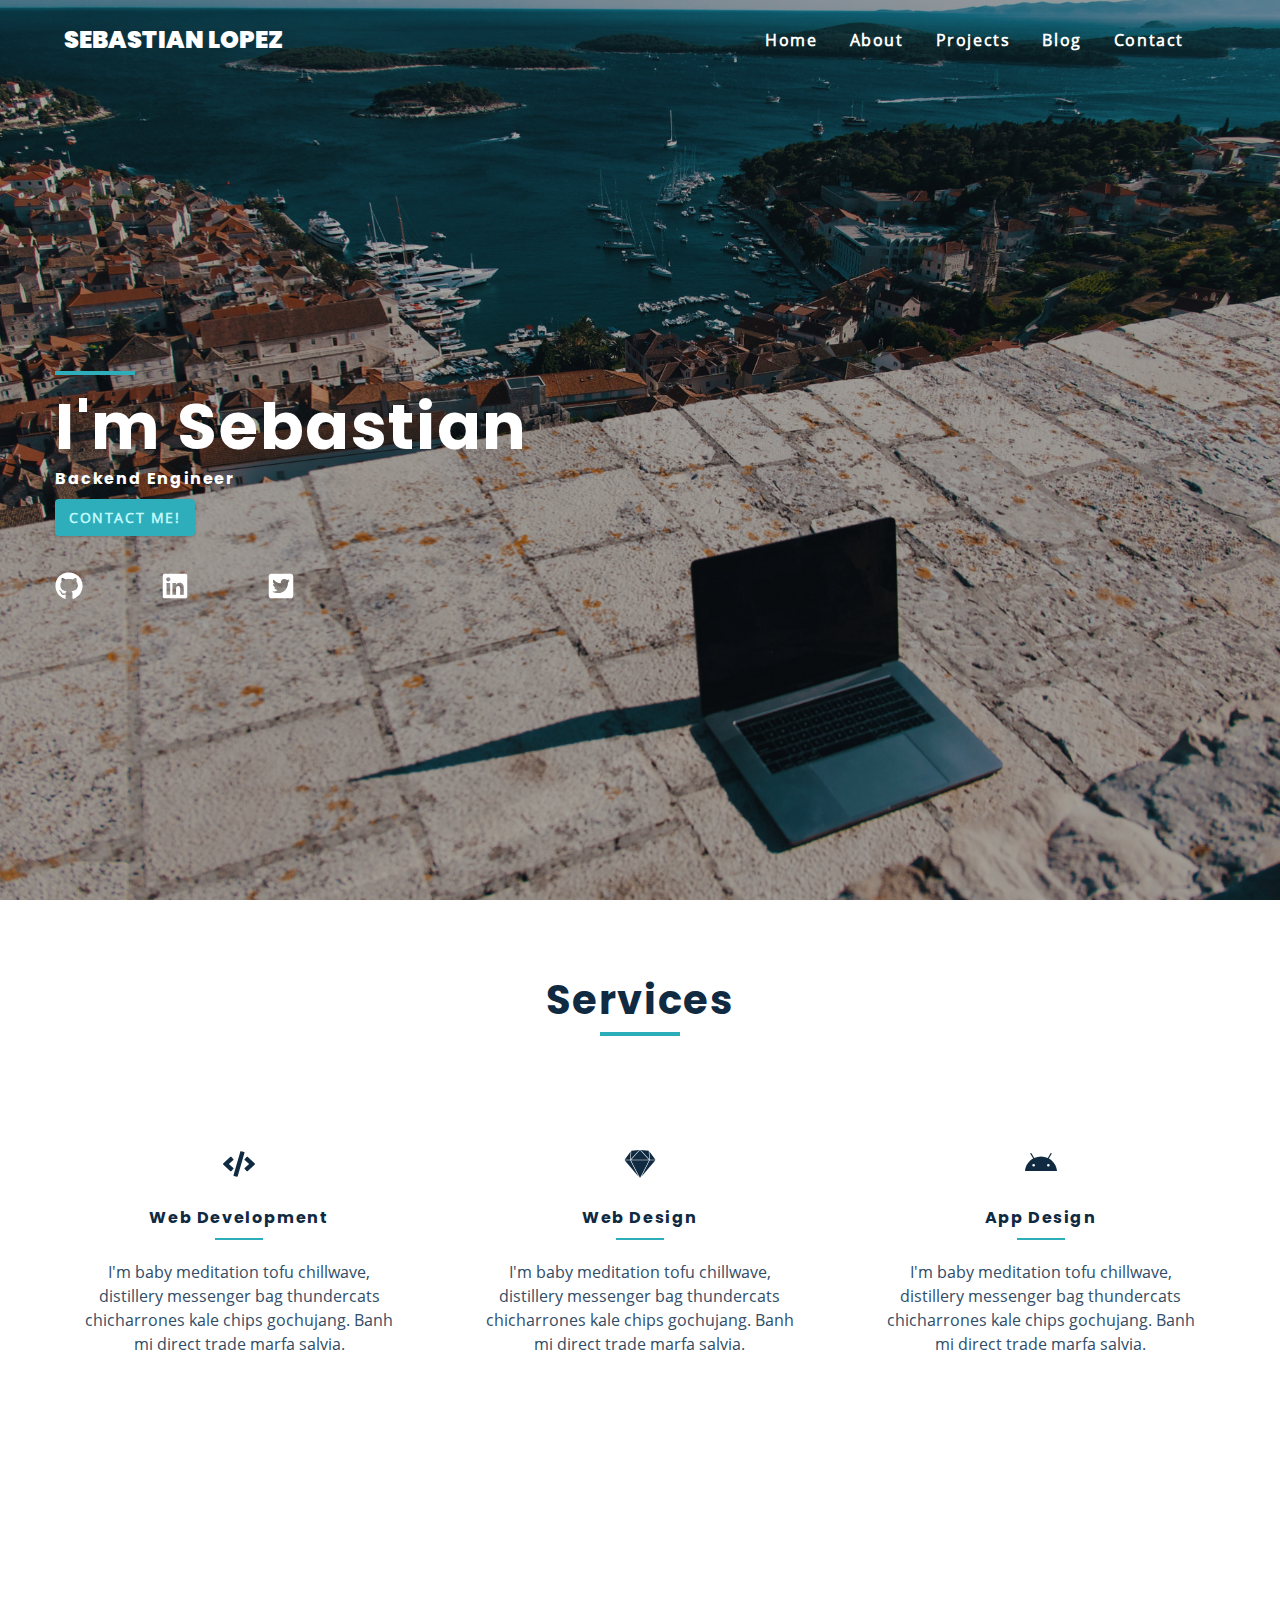
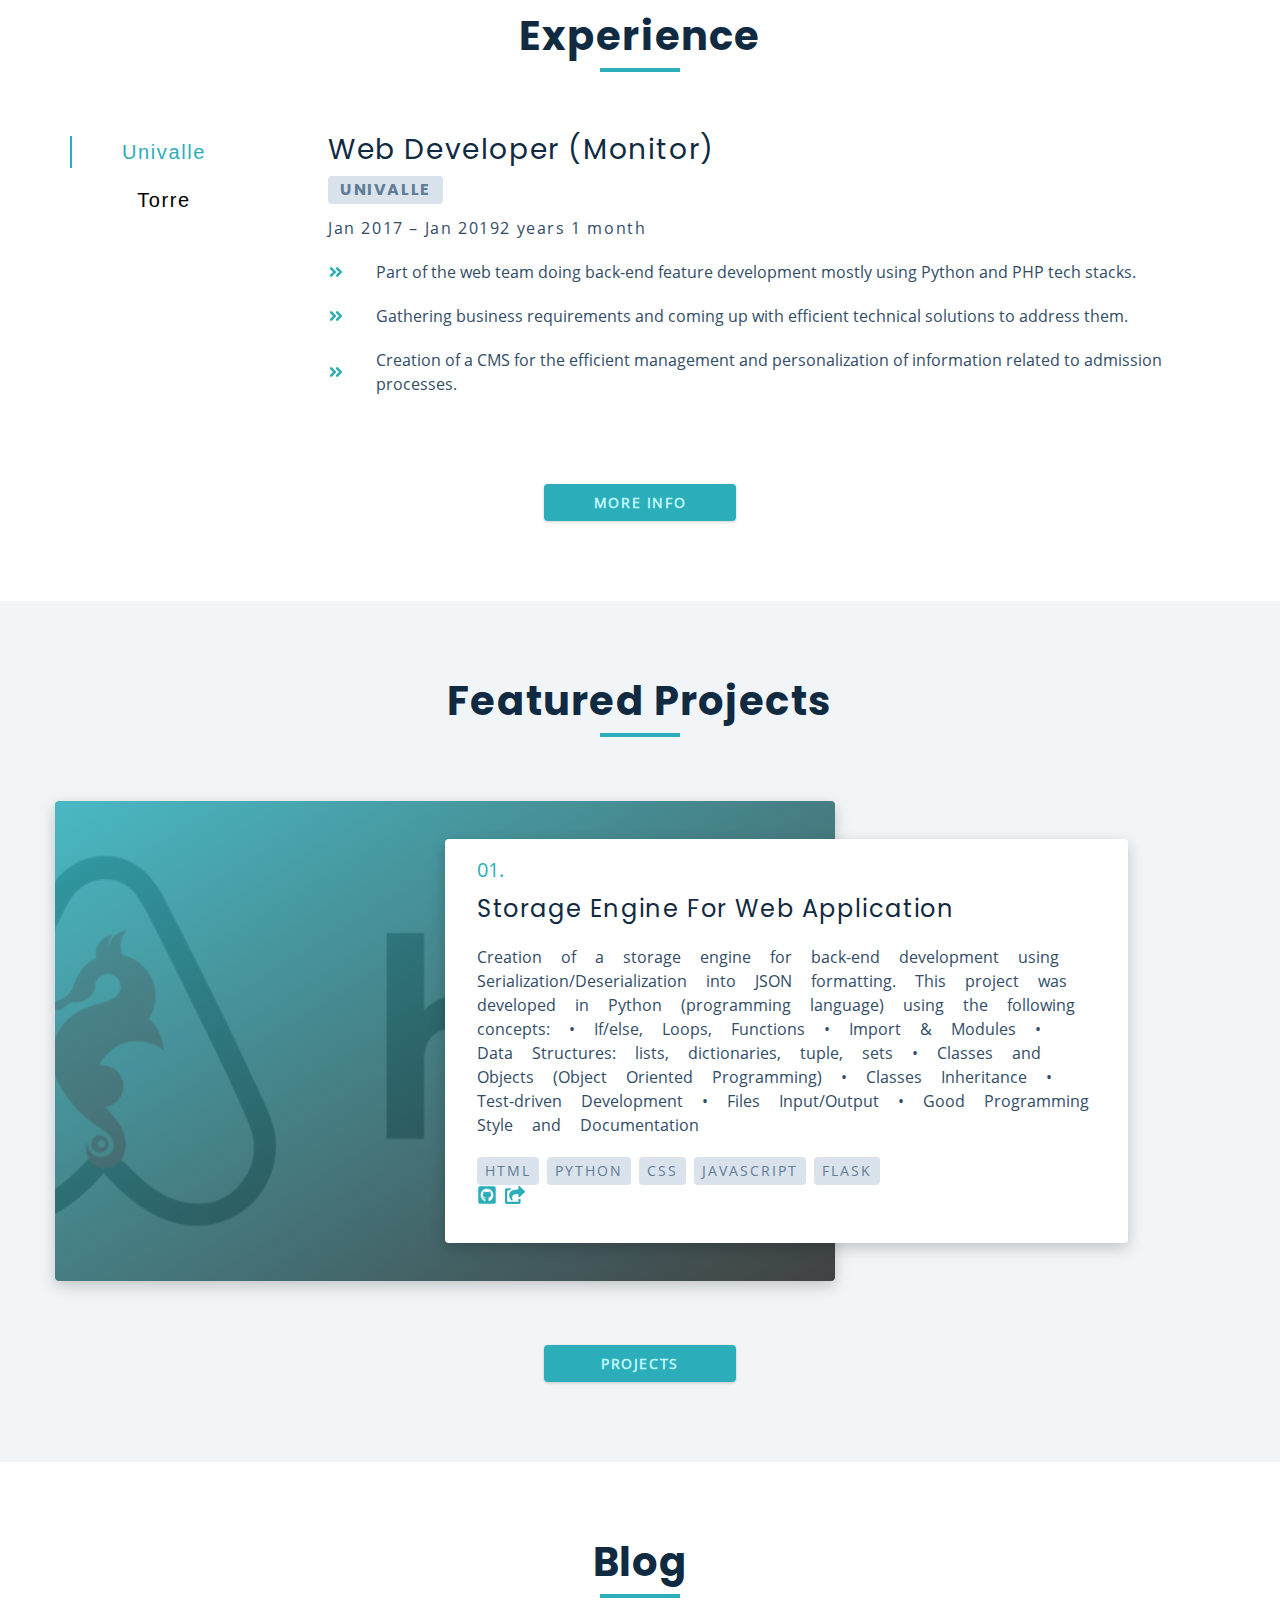
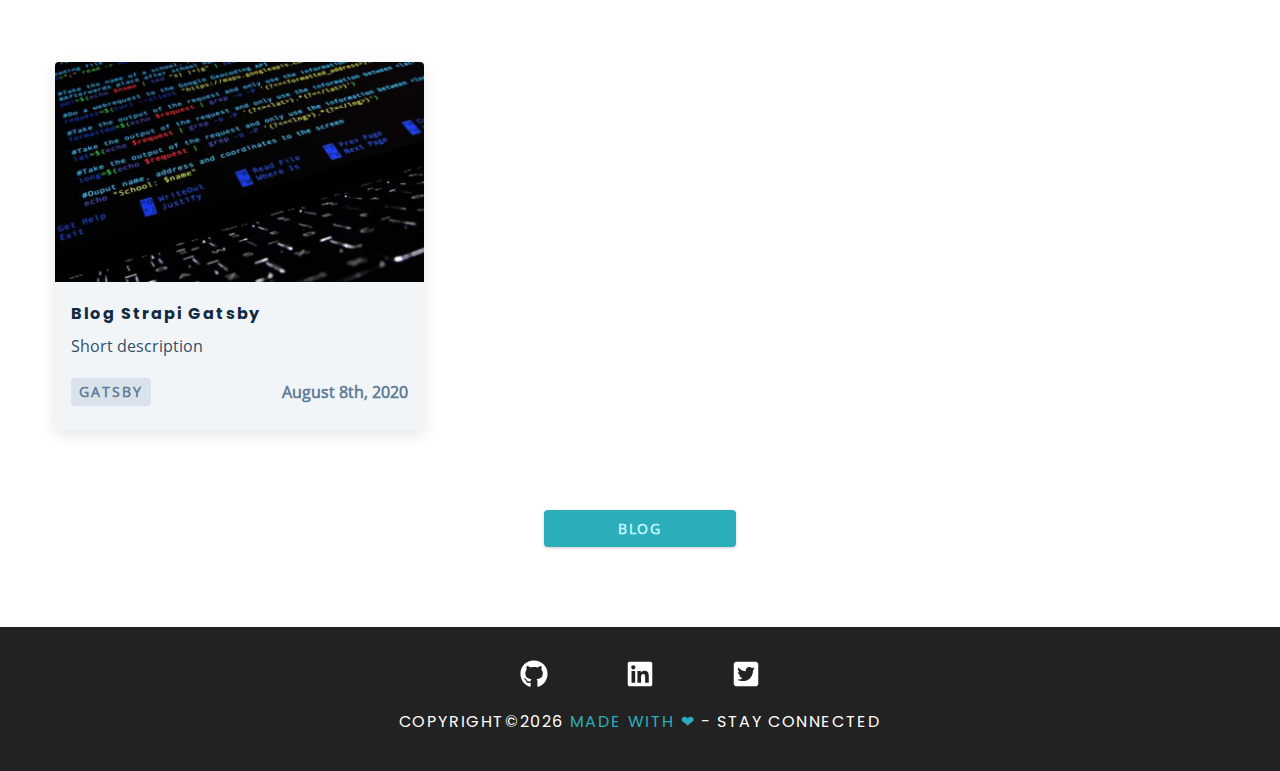
==== commit 98174577: "Updates" ====
--- a/index.html
+++ b/index.html
@@ -1,14 +1,37 @@
-<!DOCTYPE html><html><head><meta charSet="utf-8"/><meta http-equiv="x-ua-compatible" content="ie=edge"/><meta name="viewport" content="width=device-width, initial-scale=1, shrink-to-fit=no"/><style data-href="/styles.23e9d44c191bf7a04970.css">:root{--clr-primary-1:#044e53;--clr-primary-2:#0a6c75;--clr-primary-3:#0e7c86;--clr-primary-4:#149199;--clr-primary-5:#2caeba;--clr-primary-6:#37bcc8;--clr-primary-7:#52d1da;--clr-primary-8:#88ebf2;--clr-primary-9:#bff8fd;--clr-primary-10:#e0fcff;--clr-grey-1:#102a42;--clr-grey-3:#324d67;--clr-grey-4:#48647f;--clr-grey-5:#617d98;--clr-grey-8:#bcccdc;--clr-grey-9:#dae2ec;--clr-grey-10:#f1f5f8;--clr-green-dark:#1d9527;--clr-red-dark:#bb2525;--clr-red-light:#e66b6b;--clr-white:#fff;--ff-primary:"Roboto",sans-serif;--ff-secondary:"Open Sans",sans-serif;--transition:all 0.3s linear;--spacing:0.2rem;--radius:0.25rem;--light-shadow:0 5px 15px rgba(0,0,0,0.1);--dark-shadow:0 5px 15px rgba(0,0,0,0.2);--max-width:1170px;--fixed-width:700px}*,:after,:before{margin:0;padding:0;box-sizing:border-box}body{font-family:var(--ff-secondary);background:var(--clr-white);color:var(--clr-grey-1);line-height:1.5;font-size:.875rem;margin-top:5rem}ul{list-style-type:none}a{text-decoration:none}h1,h2,h3,h4{letter-spacing:var(--spacing);text-transform:capitalize;line-height:1.25;margin-bottom:.75rem;font-family:var(--ff-primary)}h1{font-size:3rem}h2{font-size:2rem}h3{font-size:1.25rem}h4{font-size:.875rem}p{margin-bottom:1.25rem;color:var(--clr-grey-3)}@media screen and (min-width:800px){h1{font-size:4rem}h2{font-size:2.5rem}h3{font-size:1.75rem}body,h4{font-size:1rem}h1,h2,h3,h4{line-height:1}}.btn{text-transform:uppercase;background:var(--clr-primary-5);color:var(--clr-primary-9);padding:.375rem .75rem;letter-spacing:var(--spacing);display:inline-block;font-weight:700;transition:var(--transition);font-size:.875rem;border:2px solid transparent;cursor:pointer;box-shadow:0 1px 3px rgba(0,0,0,.2);border-radius:var(--radius)}.btn:hover{color:var(--clr-primary-1);background:var(--clr-primary-8)}.center-btn{display:block;width:12rem;text-align:center;margin:3rem auto 0}.section{padding:5rem 0}.section-center{width:90vw;margin:0 auto;max-width:1170px}@media screen and (min-width:992px){.section-center{width:95vw}}.underline{width:5rem;height:.25rem;margin-bottom:1.25rem;background:var(--clr-primary-5);margin-left:auto;margin-right:auto}.section-title{margin-bottom:4rem;text-align:center}.bg-grey{background:var(--clr-grey-10)}.social-links{margin-top:2rem;width:15rem;display:flex;justify-content:space-between}.social-link{font-size:1.75rem;color:var(--clr-grey-1);transition:var(--transition)}.social-link:hover{color:var(--clr-primary-5)}.navbar{position:absolute;top:0;left:0;width:100%;height:5rem;display:flex;align-items:center;z-index:200;background:var(--clr-white)}.nav-center{width:90vw;max-width:1170px;margin:0 auto}.nav-header{display:flex;justify-content:space-between;align-items:center}.nav-header img{margin-bottom:.375rem}.toggle-btn{font-size:2rem;background:transparent;border-color:transparent;color:var(--clr-primary-5);cursor:pointer;transition:var(--transition)}.toggle-btn:hover{color:var(--clr-primary-2)}.nav-links{display:none}@media screen and (min-width:768px){.toggle-btn{display:none}.nav-links{display:flex;justify-content:flex-end}.nav-links li{margin-right:2rem}.nav-links a{text-transform:capitalize;color:var(--clr-grey-1);font-weight:700;letter-spacing:var(--spacing);transition:var(--transition);padding:.5rem 0}.nav-links a:hover{color:var(--clr-primary-5);box-shadow:0 2px var(--clr-primary-5)}.nav-center{display:grid;grid-template-columns:auto 1fr;align-items:center}}@media screen and (min-width:992px){.navbar{background:transparent}}.sidebar{background:var(--clr-grey-10);position:fixed;top:0;left:0;width:100%;height:100%;z-index:999;display:grid;place-items:center;opacity:0;transition:var(--transition);transform:translateX(-100%)}.show-sidebar{opacity:1;transform:translateX(0)}.sidebar-links li{opacity:0}.sidebar-links li a{display:block;text-align:center;text-transform:capitalize;color:var(--clr-grey-5);letter-spacing:var(--spacing);margin-bottom:.5rem;font-size:2rem;transition:var(--transition);border-radius:var(--radius)}.sidebar-links li a:hover{background:var(--clr-primary-9);color:var(--clr-primary-5)}.close-btn{position:absolute;right:4.75%;top:2.75%;font-size:2.5rem;background:transparent;border-color:transparent;color:var(--clr-red-dark);cursor:pointer}@media screen and (min-width:992px){.sidebar{transform:translateX(-100%)}}.sidebar-links li{animation:slideRight .5s ease-in-out .3s forwards}.sidebar-links li:first-of-type{animation-delay:.25s}.sidebar-links li:nth-of-type(2){animation-delay:.5s}.sidebar-links li:nth-of-type(3){animation-delay:.75s}.sidebar-links li:nth-of-type(4){animation-delay:1s}.sidebar-links li:nth-of-type(5){animation-delay:1.25s}@keyframes slideRight{0%{transform:translateX(-200px);opacity:0}to{transform:translateX(0);opacity:1}}.sidebar-icons li{opacity:0;animation:slideUp .5s ease-in-out .3s forwards}.sidebar-icons li:first-of-type{animation-delay:.25s}.sidebar-icons li:nth-of-type(2){animation-delay:.5s}.sidebar-icons li:nth-of-type(3){animation-delay:.75s}.sidebar-icons li:nth-of-type(4){animation-delay:1s}.sidebar-icons li:nth-of-type(5){animation-delay:1.25s}@keyframes slideUp{0%{transform:translateY(200px);opacity:0}to{transform:translateY(0);opacity:1}}.hero{margin-top:-5rem;padding-top:5rem;height:100vh;background:var(--clr-primary-10);position:relative}.hero-center{height:100%;display:grid;align-items:center}.hero .underline{margin-bottom:.5rem;margin-left:0}.hero-info{background:var(--clr-primary-10)}.hero-img{display:none}.hero-info h4{color:var(--clr-grey-5)}.hero-icons{justify-items:flex-start}.hero .btn{margin-top:1.25rem}@media screen and (min-width:992px){.hero:before{content:"";position:absolute;top:0;left:65%;right:0;bottom:0;background:var(--clr-white)}.hero-center{grid-template-columns:repeat(12,1fr)}.hero h4{font-size:.85rem}.hero-info{grid-row:1/1;grid-column:1/span 8}.hero-img{display:block;grid-row:1/1;grid-column:6/-1}}@media screen and (min-width:1170px){.hero h4{font-size:1rem}.hero-info{grid-column:1/span 8}.hero h4{line-height:1}}.service{background:var(--clr-white);padding:3rem 1.5rem;margin-bottom:2rem;border-radius:var(--radius);text-align:center;transition:var(--transition)}.service-icon{font-size:2rem;margin-bottom:1.5rem}.service .underline{width:3rem;height:.12rem}.service .underline,.service p{transition:var(--transition)}.service:hover{background:var(--clr-primary-5)}.service:hover,.service:hover p{color:var(--clr-primary-9)}.service:hover .underline{background:var(--clr-primary-9)}@media screen and (min-width:676px){.services-center{display:grid;grid-template-columns:1fr 1fr;-webkit-column-gap:2rem;column-gap:2rem}}@media screen and (min-width:992px){.services-center{grid-template-columns:1fr 1fr 1fr}}.jobs-center{width:80vw;margin:0 auto;max-width:var(--max-width)}.btn-container{display:flex;flex-direction:row;justify-content:center;margin-bottom:4rem}.job-btn{background:transparent;border-color:transparent;text-transform:capitalize;font-size:1.25rem;letter-spacing:var(--spacing);margin:0 .5rem;transition:var(--transition);cursor:pointer;padding:.25rem 0;line-height:1}.active-btn,.job-btn:hover{color:var(--clr-primary-5);box-shadow:0 2px var(--clr-primary-5)}.job-info h3{font-weight:400}.job-info h4{text-transform:uppercase;color:var(--clr-grey-5);background:var(--clr-grey-9);display:inline-block;padding:.375rem .75rem;border-radius:var(--radius)}.job-date{letter-spacing:var(--spacing)}.job-desc{display:grid;grid-template-columns:auto 1fr;-webkit-column-gap:2rem;column-gap:2rem;align-items:center;margin-bottom:1.25rem}.job-desc p{margin-bottom:0;color:var(--clr-grey-3)}.job-icon{color:var(--clr-primary-5)}@media screen and (min-width:992px){.jobs-center{width:90vw;display:grid;grid-template-columns:200px 1fr;-webkit-column-gap:4rem;column-gap:4rem}.btn-container{flex-direction:column;justify-content:flex-start}.job-btn{margin-bottom:1rem}.active-btn,.job-btn:hover{box-shadow:-2px 0 var(--clr-primary-5)}}.projects{background:var(--clr-grey-10)}.project{display:grid;margin-bottom:4rem}.project-img{border-top-left-radius:var(--radius);border-top-right-radius:var(--radius);height:19rem;z-index:1}.project-img:after{content:"";position:absolute;top:0;left:0;width:100%;height:100%;background:linear-gradient(to bottom right,var(--clr-primary-5),#222);opacity:.85;transition:var(--transition)}.project:hover .project-img:after{opacity:0}.project-info{background:var(--clr-white);padding:1rem 2rem;border-bottom-left-radius:var(--radius);border-bottom-right-radius:var(--radius)}.project-number{display:inline-block;font-size:1.25rem;color:var(--clr-primary-5);margin-bottom:.75rem}.project-info h3{font-weight:500;margin-bottom:1.5rem;font-size:1.5rem}.project-desc{word-spacing:15px;color:var(--clr-grey-3)}.project-stack{margin-bottom:1rem}.about-stack span,.project-stack span{display:inline-block;background:var(--clr-grey-9);color:var(--clr-grey-5);margin-right:.5rem;padding:.25rem .5rem;border-radius:var(--radius);text-transform:uppercase;letter-spacing:2px;font-size:.85rem}.about-stack span{margin-top:.5rem}.project-icon{color:var(--clr-primary-5);font-size:1.25rem;margin-right:.5rem;transition:var(--transition)}.project-icon:hover{color:var(--clr-primary-1)}@media screen and (min-width:576px){.project-img{height:19rem}}@media screen and (min-width:768px){.project-img{height:22rem}}@media screen and (min-width:992px){.project{grid-template-columns:repeat(12,1fr);align-items:center}.project-img{grid-column:1/span 8;height:30rem}.project-img,.project-info{grid-row:1/1;border-radius:var(--radius);box-shadow:var(--dark-shadow)}.project-info{z-index:1;grid-column:5/12}.project:nth-of-type(2n) .project-img{grid-column:5/-1;grid-row:1/1}.project:nth-of-type(2n) .project-info{grid-column:2/span 7;grid-row:1/1;text-align:left}}.blog{display:block;margin-bottom:2rem;background:var(--clr-grey-10);border-radius:var(--radius);box-shadow:var(--light-shadow);transition:var(--transition)}.blog:hover{box-shadow:var(--dark-shadow);transform:scale(1.02)}.blog article{height:100%;display:grid;grid-template-rows:auto 1fr}.blog-card{display:grid;grid-template-rows:auto 1fr auto}.blog-img{border-top-left-radius:var(--radius);border-top-right-radius:var(--radius);height:15rem}.blog-card{padding:1.5rem 1rem}.blog-card h4{color:var(--clr-grey-1)}.blog-footer{display:flex;justify-content:space-between;align-items:center}.blog-footer p{margin-bottom:0;font-weight:700;color:var(--clr-grey-5)}.blog-footer p:first-of-type{display:inline-block;background:var(--clr-grey-9);color:var(--clr-grey-5);margin-right:.5rem;padding:.25rem .5rem;border-radius:var(--radius);text-transform:uppercase;letter-spacing:2px;font-size:.85rem}@media screen and (min-width:576px){.blogs-center{display:grid;grid-template-columns:repeat(auto-fill,minmax(368px,1fr));-webkit-column-gap:2rem;column-gap:2rem}.blog-img{height:17.5rem}}@media screen and (min-width:850px){.blog-img{height:13.75rem}}.footer{height:9rem;background:#222;text-align:center;display:grid;place-items:center}.footer h4{margin-top:.5rem;color:var(--clr-white);font-weight:400;text-transform:uppercase}.footer h4 span{color:var(--clr-primary-5)}.footer-links{margin:0 auto 1rem}.footer .social-link{color:var(--clr-white)}.footer .social-link:hover{color:var(--clr-primary-5)}.about-page,.blog-page,.blog-template,.contact-page,.error-page,.projects-page{background:var(--clr-grey-10);min-height:calc(100vh - 14rem)}.error-page{display:grid;place-items:center;background:var(--clr-primary-10);text-align:center}.error-page h1{text-transform:uppercase;color:var(--clr-primary-1);margin-bottom:2rem}.blog-page .blog{background:var(--clr-white)}.about-page{padding:7rem 0}.about-img{margin-bottom:2rem;height:25rem}.about-text .section-title{margin-bottom:2rem;text-align:left}.about-text .underline{margin-left:0;margin-right:0}.about-text p{line-height:2}.stack-container{width:30rem;display:grid;grid-template-columns:1fr 1fr 1fr;row-gap:.5rem}.stack-container span{text-transform:uppercase;display:flex;align-items:center;letter-spacing:1px;color:var(--clr-grey-4)}.stack-icon{color:var(--clr-primary-5);margin-right:.25rem;font-size:1rem}@media screen and (min-width:992px){.about-center{display:grid;grid-template-columns:repeat(12,1fr);align-items:center;-webkit-column-gap:4rem;column-gap:4rem}.about-img{grid-column:1/span 5;margin-bottom:0}.about-text{grid-column:6/-1}}.contact-page{display:grid;place-items:center;padding:5rem 0}.contact-form{background:var(--clr-white);border-radius:var(--radius);text-align:center;box-shadow:var(--light-shadow);transition:var(--transition);width:90vw;max-width:35rem}.contact-form:hover{box-shadow:var(--dark-shadow)}.contact-form h3{padding-top:1.25rem;color:var(--clr-grey-5)}.form-group{padding:1rem 1.5rem}.form-control{display:block;width:100%;padding:.75rem 1rem;border:none;margin-bottom:1.25rem;background:var(--clr-grey-10);border-radius:var(--radius);text-transform:uppercase;letter-spacing:var(--spacing)}.form-control::-webkit-input-placeholder{font-family:var(--ff-primary);color:var(--clr-grey-1);text-transform:uppercase;letter-spacing:var(--spacing)}.form-control:-ms-input-placeholder{font-family:var(--ff-primary);color:var(--clr-grey-1);text-transform:uppercase;letter-spacing:var(--spacing)}.form-control::-ms-input-placeholder{font-family:var(--ff-primary);color:var(--clr-grey-1);text-transform:uppercase;letter-spacing:var(--spacing)}.form-control::placeholder{font-family:var(--ff-primary);color:var(--clr-grey-1);text-transform:uppercase;letter-spacing:var(--spacing)}.submit-btn{display:block;width:100%;padding:1rem;border-bottom-left-radius:var(--radius);border-bottom-right-radius:var(--radius);border-top-right-radius:0;border-top-left-radius:0}.blog-template{padding:5rem 0}.blog-template h1,.blog-template h2{text-align:center}.blog-template ul{margin-top:2rem;display:inline-block}.blog-template ul li{background:var(--clr-grey-9);color:var(--clr-grey-5);padding:.5rem 1rem;margin:1rem 0;text-transform:uppercase}.blog-template blockquote{background:var(--clr-primary-9);border-radius:var(--radius);padding:1rem;line-height:2;color:var(--clr-primary-5);margin:2rem 0}.blog-template pre{background:#222;color:#ff0;overflow-x:scroll;padding:1rem 1.5rem;border-radius:var(--radius)}.blog-template img{width:15rem;height:15rem;margin:3rem 0}.gif{display:block;width:auto;height:300px;box-shadow:0 3px 5px rgba(67,166,153,.15),0 5px 16px rgba(67,166,153,.15);margin:.4125rem auto .825rem}.error-container{margin:5rem 0}</style><meta name="generator" content="Gatsby 2.21.0"/><title data-react-helmet="true"></title><link rel="sitemap" type="application/xml" href="/sitemap.xml"/><link rel="preload" as="font" type="font/woff2" crossorigin="anonymous" href="/google-fonts/s/opensans/v17/mem8YaGs126MiZpBA-UFVZ0b.woff2"/><link rel="preload" as="font" type="font/woff2" crossorigin="anonymous" href="/google-fonts/s/roboto/v20/KFOlCnqEu92Fr1MmWUlfBBc4.woff2"/><link rel="preload" as="font" type="font/woff2" crossorigin="anonymous" href="/google-fonts/s/roboto/v20/KFOmCnqEu92Fr1Mu4mxK.woff2"/><style type="text/css">@font-face{font-family:Roboto;font-style:normal;font-weight:400;src:local('Roboto'),local('Roboto-Regular'),url(/google-fonts/s/roboto/v20/KFOmCnqEu92Fr1Mu4mxK.woff2) format('woff2'),url(/google-fonts/s/roboto/v20/KFOmCnqEu92Fr1Mu4mxM.woff) format('woff');font-display: swap;}@font-face{font-family:Roboto;font-style:normal;font-weight:700;src:local('Roboto Bold'),local('Roboto-Bold'),url(/google-fonts/s/roboto/v20/KFOlCnqEu92Fr1MmWUlfBBc4.woff2) format('woff2'),url(/google-fonts/s/roboto/v20/KFOlCnqEu92Fr1MmWUlfBBc-.woff) format('woff');font-display: swap;}@font-face{font-family:'Open Sans';font-style:normal;font-weight:400;src:local('Open Sans Regular'),local('OpenSans-Regular'),url(/google-fonts/s/opensans/v17/mem8YaGs126MiZpBA-UFVZ0b.woff2) format('woff2'),url(/google-fonts/s/opensans/v17/mem8YaGs126MiZpBA-UFVZ0d.woff) format('woff');font-display: swap;}</style><link as="script" rel="preload" href="/webpack-runtime-c3533b156a4aab6b3065.js"/><link as="script" rel="preload" href="/framework-737c3e16d462c41141c7.js"/><link as="script" rel="preload" href="/styles-d09edeeea94857ecd6e6.js"/><link as="script" rel="preload" href="/app-18818b3729d0ac6f11d0.js"/><link as="script" rel="preload" href="/1bfc9850-aa6a4820e09061b20fce.js"/><link as="script" rel="preload" href="/605a5af4c377639698e51fcc98960cf3a4b9e340-c73872df0cca1ebdfaf5.js"/><link as="script" rel="preload" href="/46187a1112b3879093805b73285fa8251e7ab0de-7a042ad2732e925113f3.js"/><link as="script" rel="preload" href="/component---src-pages-index-js-fd90f001c579b3831b0c.js"/><link as="fetch" rel="preload" href="/page-data/index/page-data.json" crossorigin="anonymous"/><link as="fetch" rel="preload" href="/page-data/app-data.json" crossorigin="anonymous"/></head><body><div id="___gatsby"><div style="outline:none" tabindex="-1" id="gatsby-focus-wrapper"><nav class="navbar"><div class="nav-center"><div class="nav-header"><img src="[data-uri]" alt="logo"/><button type="button" class="toggle-btn"><svg stroke="currentColor" fill="currentColor" stroke-width="0" viewBox="0 0 448 512" height="1em" width="1em" xmlns="http://www.w3.org/2000/svg"><path d="M16 224h416a16 16 0 0 0 16-16v-32a16 16 0 0 0-16-16H16a16 16 0 0 0-16 16v32a16 16 0 0 0 16 16zm416 192H16a16 16 0 0 0-16 16v32a16 16 0 0 0 16 16h416a16 16 0 0 0 16-16v-32a16 16 0 0 0-16-16zm3.17-384H172.83A12.82 12.82 0 0 0 160 44.83v38.34A12.82 12.82 0 0 0 172.83 96h262.34A12.82 12.82 0 0 0 448 83.17V44.83A12.82 12.82 0 0 0 435.17 32zm0 256H172.83A12.82 12.82 0 0 0 160 300.83v38.34A12.82 12.82 0 0 0 172.83 352h262.34A12.82 12.82 0 0 0 448 339.17v-38.34A12.82 12.82 0 0 0 435.17 288z"></path></svg></button></div><ul class="page-links nav-links"><li><a aria-current="page" class="" href="/">home</a></li><li><a href="/about/">about</a></li><li><a href="/projects/">projects</a></li><li><a href="/blog/">blog</a></li><li><a href="/contact/">contact</a></li></ul></div></nav><aside class="sidebar "><button class="close-btn"><svg stroke="currentColor" fill="currentColor" stroke-width="0" viewBox="0 0 352 512" height="1em" width="1em" xmlns="http://www.w3.org/2000/svg"><path d="M242.72 256l100.07-100.07c12.28-12.28 12.28-32.19 0-44.48l-22.24-22.24c-12.28-12.28-32.19-12.28-44.48 0L176 189.28 75.93 89.21c-12.28-12.28-32.19-12.28-44.48 0L9.21 111.45c-12.28 12.28-12.28 32.19 0 44.48L109.28 256 9.21 356.07c-12.28 12.28-12.28 32.19 0 44.48l22.24 22.24c12.28 12.28 32.2 12.28 44.48 0L176 322.72l100.07 100.07c12.28 12.28 32.2 12.28 44.48 0l22.24-22.24c12.28-12.28 12.28-32.19 0-44.48L242.72 256z"></path></svg></button><div class="side-container"><ul class="page-links "><li><a aria-current="page" class="" href="/">home</a></li><li><a href="/about/">about</a></li><li><a href="/projects/">projects</a></li><li><a href="/blog/">blog</a></li><li><a href="/contact/">contact</a></li></ul><ul class="social-links "><li><a href="https://github.com/sebaslherrera" class="social-link" target="_blank" rel="noopener noreferrer"><svg stroke="currentColor" fill="currentColor" stroke-width="0" viewBox="0 0 496 512" class="social-icon" height="1em" width="1em" xmlns="http://www.w3.org/2000/svg"><path d="M165.9 397.4c0 2-2.3 3.6-5.2 3.6-3.3.3-5.6-1.3-5.6-3.6 0-2 2.3-3.6 5.2-3.6 3-.3 5.6 1.3 5.6 3.6zm-31.1-4.5c-.7 2 1.3 4.3 4.3 4.9 2.6 1 5.6 0 6.2-2s-1.3-4.3-4.3-5.2c-2.6-.7-5.5.3-6.2 2.3zm44.2-1.7c-2.9.7-4.9 2.6-4.6 4.9.3 2 2.9 3.3 5.9 2.6 2.9-.7 4.9-2.6 4.6-4.6-.3-1.9-3-3.2-5.9-2.9zM244.8 8C106.1 8 0 113.3 0 252c0 110.9 69.8 205.8 169.5 239.2 12.8 2.3 17.3-5.6 17.3-12.1 0-6.2-.3-40.4-.3-61.4 0 0-70 15-84.7-29.8 0 0-11.4-29.1-27.8-36.6 0 0-22.9-15.7 1.6-15.4 0 0 24.9 2 38.6 25.8 21.9 38.6 58.6 27.5 72.9 20.9 2.3-16 8.8-27.1 16-33.7-55.9-6.2-112.3-14.3-112.3-110.5 0-27.5 7.6-41.3 23.6-58.9-2.6-6.5-11.1-33.3 2.6-67.9 20.9-6.5 69 27 69 27 20-5.6 41.5-8.5 62.8-8.5s42.8 2.9 62.8 8.5c0 0 48.1-33.6 69-27 13.7 34.7 5.2 61.4 2.6 67.9 16 17.7 25.8 31.5 25.8 58.9 0 96.5-58.9 104.2-114.8 110.5 9.2 7.9 17 22.9 17 46.4 0 33.7-.3 75.4-.3 83.6 0 6.5 4.6 14.4 17.3 12.1C428.2 457.8 496 362.9 496 252 496 113.3 383.5 8 244.8 8zM97.2 352.9c-1.3 1-1 3.3.7 5.2 1.6 1.6 3.9 2.3 5.2 1 1.3-1 1-3.3-.7-5.2-1.6-1.6-3.9-2.3-5.2-1zm-10.8-8.1c-.7 1.3.3 2.9 2.3 3.9 1.6 1 3.6.7 4.3-.7.7-1.3-.3-2.9-2.3-3.9-2-.6-3.6-.3-4.3.7zm32.4 35.6c-1.6 1.3-1 4.3 1.3 6.2 2.3 2.3 5.2 2.6 6.5 1 1.3-1.3.7-4.3-1.3-6.2-2.2-2.3-5.2-2.6-6.5-1zm-11.4-14.7c-1.6 1-1.6 3.6 0 5.9 1.6 2.3 4.3 3.3 5.6 2.3 1.6-1.3 1.6-3.9 0-6.2-1.4-2.3-4-3.3-5.6-2z"></path></svg></a></li><li><a href="https://www.linkedin.com/in/sebaslherrera/" class="social-link" target="_blank" rel="noopener noreferrer"><svg stroke="currentColor" fill="currentColor" stroke-width="0" viewBox="0 0 448 512" class="social-icon" height="1em" width="1em" xmlns="http://www.w3.org/2000/svg"><path d="M416 32H31.9C14.3 32 0 46.5 0 64.3v383.4C0 465.5 14.3 480 31.9 480H416c17.6 0 32-14.5 32-32.3V64.3c0-17.8-14.4-32.3-32-32.3zM135.4 416H69V202.2h66.5V416zm-33.2-243c-21.3 0-38.5-17.3-38.5-38.5S80.9 96 102.2 96c21.2 0 38.5 17.3 38.5 38.5 0 21.3-17.2 38.5-38.5 38.5zm282.1 243h-66.4V312c0-24.8-.5-56.7-34.5-56.7-34.6 0-39.9 27-39.9 54.9V416h-66.4V202.2h63.7v29.2h.9c8.9-16.8 30.6-34.5 62.9-34.5 67.2 0 79.7 44.3 79.7 101.9V416z"></path></svg></a></li><li><a href="https://twitter.com/sebaslherrera" class="social-link" target="_blank" rel="noopener noreferrer"><svg stroke="currentColor" fill="currentColor" stroke-width="0" viewBox="0 0 448 512" class="social-icon" height="1em" width="1em" xmlns="http://www.w3.org/2000/svg"><path d="M400 32H48C21.5 32 0 53.5 0 80v352c0 26.5 21.5 48 48 48h352c26.5 0 48-21.5 48-48V80c0-26.5-21.5-48-48-48zm-48.9 158.8c.2 2.8.2 5.7.2 8.5 0 86.7-66 186.6-186.6 186.6-37.2 0-71.7-10.8-100.7-29.4 5.3.6 10.4.8 15.8.8 30.7 0 58.9-10.4 81.4-28-28.8-.6-53-19.5-61.3-45.5 10.1 1.5 19.2 1.5 29.6-1.2-30-6.1-52.5-32.5-52.5-64.4v-.8c8.7 4.9 18.9 7.9 29.6 8.3a65.447 65.447 0 0 1-29.2-54.6c0-12.2 3.2-23.4 8.9-33.1 32.3 39.8 80.8 65.8 135.2 68.6-9.3-44.5 24-80.6 64-80.6 18.9 0 35.9 7.9 47.9 20.7 14.8-2.8 29-8.3 41.6-15.8-4.9 15.2-15.2 28-28.8 36.1 13.2-1.4 26-5.1 37.8-10.2-8.9 13.1-20.1 24.7-32.9 34z"></path></svg></a></li></ul></div></aside><header class="hero"><div class="section-center hero-center"><article class="hero-info"><div><div class="underline"></div><h1>I&#x27;m Sebastian</h1><h4>Backend engineer</h4><a class="btn" href="/contact">Contact me!</a><ul class="social-links "><li><a href="https://github.com/sebaslherrera" class="social-link" target="_blank" rel="noopener noreferrer"><svg stroke="currentColor" fill="currentColor" stroke-width="0" viewBox="0 0 496 512" class="social-icon" height="1em" width="1em" xmlns="http://www.w3.org/2000/svg"><path d="M165.9 397.4c0 2-2.3 3.6-5.2 3.6-3.3.3-5.6-1.3-5.6-3.6 0-2 2.3-3.6 5.2-3.6 3-.3 5.6 1.3 5.6 3.6zm-31.1-4.5c-.7 2 1.3 4.3 4.3 4.9 2.6 1 5.6 0 6.2-2s-1.3-4.3-4.3-5.2c-2.6-.7-5.5.3-6.2 2.3zm44.2-1.7c-2.9.7-4.9 2.6-4.6 4.9.3 2 2.9 3.3 5.9 2.6 2.9-.7 4.9-2.6 4.6-4.6-.3-1.9-3-3.2-5.9-2.9zM244.8 8C106.1 8 0 113.3 0 252c0 110.9 69.8 205.8 169.5 239.2 12.8 2.3 17.3-5.6 17.3-12.1 0-6.2-.3-40.4-.3-61.4 0 0-70 15-84.7-29.8 0 0-11.4-29.1-27.8-36.6 0 0-22.9-15.7 1.6-15.4 0 0 24.9 2 38.6 25.8 21.9 38.6 58.6 27.5 72.9 20.9 2.3-16 8.8-27.1 16-33.7-55.9-6.2-112.3-14.3-112.3-110.5 0-27.5 7.6-41.3 23.6-58.9-2.6-6.5-11.1-33.3 2.6-67.9 20.9-6.5 69 27 69 27 20-5.6 41.5-8.5 62.8-8.5s42.8 2.9 62.8 8.5c0 0 48.1-33.6 69-27 13.7 34.7 5.2 61.4 2.6 67.9 16 17.7 25.8 31.5 25.8 58.9 0 96.5-58.9 104.2-114.8 110.5 9.2 7.9 17 22.9 17 46.4 0 33.7-.3 75.4-.3 83.6 0 6.5 4.6 14.4 17.3 12.1C428.2 457.8 496 362.9 496 252 496 113.3 383.5 8 244.8 8zM97.2 352.9c-1.3 1-1 3.3.7 5.2 1.6 1.6 3.9 2.3 5.2 1 1.3-1 1-3.3-.7-5.2-1.6-1.6-3.9-2.3-5.2-1zm-10.8-8.1c-.7 1.3.3 2.9 2.3 3.9 1.6 1 3.6.7 4.3-.7.7-1.3-.3-2.9-2.3-3.9-2-.6-3.6-.3-4.3.7zm32.4 35.6c-1.6 1.3-1 4.3 1.3 6.2 2.3 2.3 5.2 2.6 6.5 1 1.3-1.3.7-4.3-1.3-6.2-2.2-2.3-5.2-2.6-6.5-1zm-11.4-14.7c-1.6 1-1.6 3.6 0 5.9 1.6 2.3 4.3 3.3 5.6 2.3 1.6-1.3 1.6-3.9 0-6.2-1.4-2.3-4-3.3-5.6-2z"></path></svg></a></li><li><a href="https://www.linkedin.com/in/sebaslherrera/" class="social-link" target="_blank" rel="noopener noreferrer"><svg stroke="currentColor" fill="currentColor" stroke-width="0" viewBox="0 0 448 512" class="social-icon" height="1em" width="1em" xmlns="http://www.w3.org/2000/svg"><path d="M416 32H31.9C14.3 32 0 46.5 0 64.3v383.4C0 465.5 14.3 480 31.9 480H416c17.6 0 32-14.5 32-32.3V64.3c0-17.8-14.4-32.3-32-32.3zM135.4 416H69V202.2h66.5V416zm-33.2-243c-21.3 0-38.5-17.3-38.5-38.5S80.9 96 102.2 96c21.2 0 38.5 17.3 38.5 38.5 0 21.3-17.2 38.5-38.5 38.5zm282.1 243h-66.4V312c0-24.8-.5-56.7-34.5-56.7-34.6 0-39.9 27-39.9 54.9V416h-66.4V202.2h63.7v29.2h.9c8.9-16.8 30.6-34.5 62.9-34.5 67.2 0 79.7 44.3 79.7 101.9V416z"></path></svg></a></li><li><a href="https://twitter.com/sebaslherrera" class="social-link" target="_blank" rel="noopener noreferrer"><svg stroke="currentColor" fill="currentColor" stroke-width="0" viewBox="0 0 448 512" class="social-icon" height="1em" width="1em" xmlns="http://www.w3.org/2000/svg"><path d="M400 32H48C21.5 32 0 53.5 0 80v352c0 26.5 21.5 48 48 48h352c26.5 0 48-21.5 48-48V80c0-26.5-21.5-48-48-48zm-48.9 158.8c.2 2.8.2 5.7.2 8.5 0 86.7-66 186.6-186.6 186.6-37.2 0-71.7-10.8-100.7-29.4 5.3.6 10.4.8 15.8.8 30.7 0 58.9-10.4 81.4-28-28.8-.6-53-19.5-61.3-45.5 10.1 1.5 19.2 1.5 29.6-1.2-30-6.1-52.5-32.5-52.5-64.4v-.8c8.7 4.9 18.9 7.9 29.6 8.3a65.447 65.447 0 0 1-29.2-54.6c0-12.2 3.2-23.4 8.9-33.1 32.3 39.8 80.8 65.8 135.2 68.6-9.3-44.5 24-80.6 64-80.6 18.9 0 35.9 7.9 47.9 20.7 14.8-2.8 29-8.3 41.6-15.8-4.9 15.2-15.2 28-28.8 36.1 13.2-1.4 26-5.1 37.8-10.2-8.9 13.1-20.1 24.7-32.9 34z"></path></svg></a></li></ul></div></article><div class="hero-img gatsby-image-wrapper" style="position:relative;overflow:hidden"><div aria-hidden="true" style="width:100%;padding-bottom:100%"></div><img aria-hidden="true" src="[data-uri]" alt="" style="position:absolute;top:0;left:0;width:100%;height:100%;object-fit:cover;object-position:center;opacity:1;transition-delay:500ms"/><noscript><picture><source srcset="/static/785405c783d5a741e83b333e323ce15d/69585/hero-img.png 200w,
-/static/785405c783d5a741e83b333e323ce15d/497c6/hero-img.png 400w,
-/static/785405c783d5a741e83b333e323ce15d/ee604/hero-img.png 800w,
-/static/785405c783d5a741e83b333e323ce15d/f3583/hero-img.png 1200w,
-/static/785405c783d5a741e83b333e323ce15d/5707d/hero-img.png 1600w,
-/static/785405c783d5a741e83b333e323ce15d/90136/hero-img.png 1952w" sizes="(max-width: 800px) 100vw, 800px" /><img loading="lazy" sizes="(max-width: 800px) 100vw, 800px" srcset="/static/785405c783d5a741e83b333e323ce15d/69585/hero-img.png 200w,
-/static/785405c783d5a741e83b333e323ce15d/497c6/hero-img.png 400w,
-/static/785405c783d5a741e83b333e323ce15d/ee604/hero-img.png 800w,
-/static/785405c783d5a741e83b333e323ce15d/f3583/hero-img.png 1200w,
-/static/785405c783d5a741e83b333e323ce15d/5707d/hero-img.png 1600w,
-/static/785405c783d5a741e83b333e323ce15d/90136/hero-img.png 1952w" src="/static/785405c783d5a741e83b333e323ce15d/ee604/hero-img.png" alt="" style="position:absolute;top:0;left:0;opacity:1;width:100%;height:100%;object-fit:cover;object-position:center"/></picture></noscript></div></div></header><section class="section bg-gray"><div class="section-title"><h2>Services</h2><div class="underline"></div></div><div class="section-center services-center"><article class="service"><svg stroke="currentColor" fill="currentColor" stroke-width="0" viewBox="0 0 640 512" class="service-icon" height="1em" width="1em" xmlns="http://www.w3.org/2000/svg"><path d="M278.9 511.5l-61-17.7c-6.4-1.8-10-8.5-8.2-14.9L346.2 8.7c1.8-6.4 8.5-10 14.9-8.2l61 17.7c6.4 1.8 10 8.5 8.2 14.9L293.8 503.3c-1.9 6.4-8.5 10.1-14.9 8.2zm-114-112.2l43.5-46.4c4.6-4.9 4.3-12.7-.8-17.2L117 256l90.6-79.7c5.1-4.5 5.5-12.3.8-17.2l-43.5-46.4c-4.5-4.8-12.1-5.1-17-.5L3.8 247.2c-5.1 4.7-5.1 12.8 0 17.5l144.1 135.1c4.9 4.6 12.5 4.4 17-.5zm327.2.6l144.1-135.1c5.1-4.7 5.1-12.8 0-17.5L492.1 112.1c-4.8-4.5-12.4-4.3-17 .5L431.6 159c-4.6 4.9-4.3 12.7.8 17.2L523 256l-90.6 79.7c-5.1 4.5-5.5 12.3-.8 17.2l43.5 46.4c4.5 4.9 12.1 5.1 17 .6z"></path></svg><h4>web development</h4><div class="underline"></div><p>I&#x27;m baby meditation tofu chillwave, distillery messenger bag thundercats chicharrones kale chips gochujang. Banh mi direct trade marfa salvia.</p></article><article class="service"><svg stroke="currentColor" fill="currentColor" stroke-width="0" viewBox="0 0 512 512" class="service-icon" height="1em" width="1em" xmlns="http://www.w3.org/2000/svg"><path d="M27.5 162.2L9 187.1h90.5l6.9-130.7-78.9 105.8zM396.3 45.7L267.7 32l135.7 147.2-7.1-133.5zM112.2 218.3l-11.2-22H9.9L234.8 458zm2-31.2h284l-81.5-88.5L256.3 33zm297.3 9.1L277.6 458l224.8-261.7h-90.9zM415.4 69L406 56.4l.9 17.3 6.1 113.4h90.3zM113.5 93.5l-4.6 85.6L244.7 32 116.1 45.7zm287.7 102.7h-290l42.4 82.9L256.3 480l144.9-283.8z"></path></svg><h4>web design</h4><div class="underline"></div><p>I&#x27;m baby meditation tofu chillwave, distillery messenger bag thundercats chicharrones kale chips gochujang. Banh mi direct trade marfa salvia.</p></article><article class="service"><svg stroke="currentColor" fill="currentColor" stroke-width="0" viewBox="0 0 576 512" class="service-icon" height="1em" width="1em" xmlns="http://www.w3.org/2000/svg"><path d="M420.55,301.93a24,24,0,1,1,24-24,24,24,0,0,1-24,24m-265.1,0a24,24,0,1,1,24-24,24,24,0,0,1-24,24m273.7-144.48,47.94-83a10,10,0,1,0-17.27-10h0l-48.54,84.07a301.25,301.25,0,0,0-246.56,0L116.18,64.45a10,10,0,1,0-17.27,10h0l47.94,83C64.53,202.22,8.24,285.55,0,384H576c-8.24-98.45-64.54-181.78-146.85-226.55"></path></svg><h4>app design</h4><div class="underline"></div><p>I&#x27;m baby meditation tofu chillwave, distillery messenger bag thundercats chicharrones kale chips gochujang. Banh mi direct trade marfa salvia.</p></article></div></section><section class="section jobs"><div class="section-title"><h2>experience</h2><div class="underline"></div></div><div class="jobs-center"><div class="btn-container"><button class="job-btn active-btn">Univalle</button><button class="job-btn false">Torre</button></div><article class="job-info"><h3>Web Developer (Monitor)</h3><h4>Univalle</h4><p class="job-date">Jan 2017 – Jan 20192 years 1 month</p><div class="job-desc"><svg stroke="currentColor" fill="currentColor" stroke-width="0" viewBox="0 0 448 512" class="job-icon" height="1em" width="1em" xmlns="http://www.w3.org/2000/svg"><path d="M224.3 273l-136 136c-9.4 9.4-24.6 9.4-33.9 0l-22.6-22.6c-9.4-9.4-9.4-24.6 0-33.9l96.4-96.4-96.4-96.4c-9.4-9.4-9.4-24.6 0-33.9L54.3 103c9.4-9.4 24.6-9.4 33.9 0l136 136c9.5 9.4 9.5 24.6.1 34zm192-34l-136-136c-9.4-9.4-24.6-9.4-33.9 0l-22.6 22.6c-9.4 9.4-9.4 24.6 0 33.9l96.4 96.4-96.4 96.4c-9.4 9.4-9.4 24.6 0 33.9l22.6 22.6c9.4 9.4 24.6 9.4 33.9 0l136-136c9.4-9.2 9.4-24.4 0-33.8z"></path></svg><p> Part of the web team doing back-end feature development mostly using Python and PHP tech stacks.</p></div><div class="job-desc"><svg stroke="currentColor" fill="currentColor" stroke-width="0" viewBox="0 0 448 512" class="job-icon" height="1em" width="1em" xmlns="http://www.w3.org/2000/svg"><path d="M224.3 273l-136 136c-9.4 9.4-24.6 9.4-33.9 0l-22.6-22.6c-9.4-9.4-9.4-24.6 0-33.9l96.4-96.4-96.4-96.4c-9.4-9.4-9.4-24.6 0-33.9L54.3 103c9.4-9.4 24.6-9.4 33.9 0l136 136c9.5 9.4 9.5 24.6.1 34zm192-34l-136-136c-9.4-9.4-24.6-9.4-33.9 0l-22.6 22.6c-9.4 9.4-9.4 24.6 0 33.9l96.4 96.4-96.4 96.4c-9.4 9.4-9.4 24.6 0 33.9l22.6 22.6c9.4 9.4 24.6 9.4 33.9 0l136-136c9.4-9.2 9.4-24.4 0-33.8z"></path></svg><p>Gathering business requirements and coming up with efficient technical solutions to address them.</p></div><div class="job-desc"><svg stroke="currentColor" fill="currentColor" stroke-width="0" viewBox="0 0 448 512" class="job-icon" height="1em" width="1em" xmlns="http://www.w3.org/2000/svg"><path d="M224.3 273l-136 136c-9.4 9.4-24.6 9.4-33.9 0l-22.6-22.6c-9.4-9.4-9.4-24.6 0-33.9l96.4-96.4-96.4-96.4c-9.4-9.4-9.4-24.6 0-33.9L54.3 103c9.4-9.4 24.6-9.4 33.9 0l136 136c9.5 9.4 9.5 24.6.1 34zm192-34l-136-136c-9.4-9.4-24.6-9.4-33.9 0l-22.6 22.6c-9.4 9.4-9.4 24.6 0 33.9l96.4 96.4-96.4 96.4c-9.4 9.4-9.4 24.6 0 33.9l22.6 22.6c9.4 9.4 24.6 9.4 33.9 0l136-136c9.4-9.2 9.4-24.4 0-33.8z"></path></svg><p>Creation of a CMS for the efficient management and personalization of information related to admission processes.</p></div></article></div><a class="btn center-btn" href="/about">more info</a></section><section class="section projects"><div class="section-title"><h2>Featured projects</h2><div class="underline"></div></div><div class="section-center projects-center"><article class="project"><div class="project-img gatsby-image-wrapper" style="position:relative;overflow:hidden"><div aria-hidden="true" style="width:100%;padding-bottom:42%"></div><img aria-hidden="true" src="[data-uri]" alt="" style="position:absolute;top:0;left:0;width:100%;height:100%;object-fit:cover;object-position:center;opacity:1;transition-delay:500ms"/><noscript><picture><source srcset="/static/62f72515eda38c9c2db54d402689e20f/69585/58da552d49eec7092a9e4c5947dc5a9d.png 200w,
+<!DOCTYPE html><html lang="en"><head><meta charSet="utf-8"/><meta http-equiv="x-ua-compatible" content="ie=edge"/><meta name="viewport" content="width=device-width, initial-scale=1, shrink-to-fit=no"/><style data-href="/styles.ad7dbc825d85b0f8c606.css">:root{--clr-primary-1:#044e53;--clr-primary-2:#0a6c75;--clr-primary-3:#0e7c86;--clr-primary-4:#149199;--clr-primary-5:#2caeba;--clr-primary-6:#37bcc8;--clr-primary-7:#52d1da;--clr-primary-8:#88ebf2;--clr-primary-9:#bff8fd;--clr-primary-10:#e0fcff;--clr-grey-1:#102a42;--clr-grey-3:#324d67;--clr-grey-4:#48647f;--clr-grey-5:#617d98;--clr-grey-8:#bcccdc;--clr-grey-9:#dae2ec;--clr-grey-10:#f1f5f8;--clr-green-dark:#1d9527;--clr-red-dark:#bb2525;--clr-red-light:#e66b6b;--clr-white:#fff;--ff-primary:"Poppins",sans-serif;--ff-secondary:"Open Sans",sans-serif;--transition:all 0.3s linear;--spacing:0.1rem;--radius:0.25rem;--light-shadow:0 5px 15px rgba(0,0,0,0.1);--dark-shadow:0 5px 15px rgba(0,0,0,0.2);--max-width:1170px;--fixed-width:700px}*,:after,:before{margin:0;padding:0;box-sizing:border-box}body{font-family:var(--ff-secondary);background:var(--clr-white);color:var(--clr-grey-1);line-height:1.5;font-size:.875rem;margin-top:5rem}ul{list-style-type:none}a{text-decoration:none}h1,h2,h3,h4{letter-spacing:var(--spacing);text-transform:capitalize;line-height:1.25;margin-bottom:.75rem;font-family:var(--ff-primary)}h1{font-size:3rem}h2{font-size:2rem}h3{font-size:1.25rem}h4{font-size:.875rem}p{margin-bottom:1.25rem;color:var(--clr-grey-3)}@media screen and (min-width:800px){h1{font-size:4rem}h2{font-size:2.5rem}h3{font-size:1.75rem}body,h4{font-size:1rem}h1,h2,h3,h4{line-height:1}}.btn{text-transform:uppercase;background:var(--clr-primary-5);color:var(--clr-primary-9);padding:.375rem .75rem;letter-spacing:var(--spacing);display:inline-block;font-weight:700;transition:var(--transition);font-size:.875rem;border:2px solid transparent;cursor:pointer;box-shadow:0 1px 3px rgba(0,0,0,.2);border-radius:var(--radius)}.btn:hover{color:var(--clr-primary-1);background:var(--clr-primary-8)}.center-btn{display:block;width:12rem;text-align:center;margin:3rem auto 0}.section{padding:5rem 0}.section-center{width:90vw;margin:0 auto;max-width:1170px}@media screen and (min-width:992px){.section-center{width:95vw}}.underline{width:5rem;height:.25rem;margin-bottom:1.25rem;background:var(--clr-primary-5);margin-left:auto;margin-right:auto}.section-title{margin-bottom:4rem;text-align:center}.bg-grey{background:var(--clr-grey-10)}.social-links{margin-top:2rem;width:15rem;display:flex;justify-content:space-between}.social-link{font-size:1.75rem;color:var(--clr-grey-1);transition:var(--transition)}.social-link:hover{color:var(--clr-primary-5)}.navbar{position:absolute;top:0;left:0;width:100%;height:5rem;display:flex;align-items:center;z-index:200;background:var(--clr-white)}.nav-center{width:90vw;max-width:1170px;margin:0 auto}.nav-header{display:flex;justify-content:space-between;align-items:center}.nav-header img{margin-bottom:.375rem}.toggle-btn{font-size:2rem;background:transparent;border-color:transparent;color:var(--clr-primary-5);cursor:pointer;transition:var(--transition)}.toggle-btn:hover{color:var(--clr-primary-2)}.nav-links{display:none}@media screen and (min-width:768px){.toggle-btn{display:none}.nav-links{display:flex;justify-content:flex-end}.nav-links li{margin-right:2rem}.nav-links a{text-transform:capitalize;color:var(--clr-grey-1);font-weight:700;letter-spacing:var(--spacing);transition:var(--transition);padding:.5rem 0}.nav-links a:hover{color:var(--clr-primary-5);box-shadow:0 2px var(--clr-primary-5)}.home-nav-links a{color:var(--clr-white)}.nav-center{display:grid;grid-template-columns:auto 1fr;align-items:center}}@media screen and (min-width:768px){.navbar{background:transparent}}.sidebar{background:var(--clr-grey-10);position:fixed;top:0;left:0;width:100%;height:100%;z-index:999;display:grid;place-items:center;opacity:0;transition:var(--transition);transform:translateX(-100%)}.show-sidebar{opacity:1;transform:translateX(0)}.sidebar-links li{opacity:0}.sidebar-links li a{display:block;text-align:center;text-transform:capitalize;color:var(--clr-grey-5);letter-spacing:var(--spacing);margin-bottom:.5rem;font-size:2rem;transition:var(--transition);border-radius:var(--radius)}.sidebar-links li a:hover{background:var(--clr-primary-9);color:var(--clr-primary-5)}.close-btn{position:absolute;right:4.75%;top:2.75%;font-size:2.5rem;background:transparent;border-color:transparent;color:var(--clr-red-dark);cursor:pointer}@media screen and (min-width:992px){.sidebar{transform:translateX(-100%)}}.sidebar-links li{animation:slideRight .5s ease-in-out .3s forwards}.sidebar-links li:first-of-type{animation-delay:.25s}.sidebar-links li:nth-of-type(2){animation-delay:.5s}.sidebar-links li:nth-of-type(3){animation-delay:.75s}.sidebar-links li:nth-of-type(4){animation-delay:1s}.sidebar-links li:nth-of-type(5){animation-delay:1.25s}@keyframes slideRight{0%{transform:translateX(-200px);opacity:0}to{transform:translateX(0);opacity:1}}.sidebar-icons li{opacity:0;animation:slideUp .5s ease-in-out .3s forwards}.sidebar-icons li:first-of-type{animation-delay:.25s}.sidebar-icons li:nth-of-type(2){animation-delay:.5s}.sidebar-icons li:nth-of-type(3){animation-delay:.75s}.sidebar-icons li:nth-of-type(4){animation-delay:1s}.sidebar-icons li:nth-of-type(5){animation-delay:1.25s}@keyframes slideUp{0%{transform:translateY(200px);opacity:0}to{transform:translateY(0);opacity:1}}.hero{background:var(--clr-primary-10);position:relative}.hero,.hero-background-img{margin-top:-5rem;padding-top:5rem;height:100vh}.hero-background-img{width:100%}.hero-center{height:100%;display:grid;align-items:center}.hero .underline{margin-bottom:.5rem;margin-left:0}.hero-info{background:transparent}.hero-img{display:none}.hero-info h1,.hero-info h4{color:var(--clr-white)}.hero-icons{justify-items:flex-start}.hero .btn{margin-top:1.25rem}.hero-info .social-link{color:#fff}.hero-info .social-link:hover{color:var(--clr-primary-5)}.hero-info .underline{margin-left:0}@media screen and (min-width:992px){.hero:before{content:"";position:absolute;top:0;left:65%;right:0;bottom:0;background:var(--clr-white)}.hero-center{grid-template-columns:repeat(12,1fr)}.hero h4{font-size:.85rem}.hero-info{grid-row:1/1;grid-column:1/span 8}.hero-img{display:block;grid-row:1/1;grid-column:6/-1}}@media screen and (min-width:1170px){.hero h4{font-size:1rem}.hero-info{grid-column:1/span 8}.hero h4{line-height:1}}.service{background:var(--clr-white);padding:3rem 1.5rem;margin-bottom:2rem;border-radius:var(--radius);text-align:center;transition:var(--transition)}.service-icon{font-size:2rem;margin-bottom:1.5rem}.service .underline{width:3rem;height:.12rem}.service .underline,.service p{transition:var(--transition)}.service:hover{background:var(--clr-primary-5)}.service:hover,.service:hover p{color:var(--clr-primary-9)}.service:hover .underline{background:var(--clr-primary-9)}@media screen and (min-width:676px){.services-center{display:grid;grid-template-columns:1fr 1fr;-webkit-column-gap:2rem;column-gap:2rem}}@media screen and (min-width:992px){.services-center{grid-template-columns:1fr 1fr 1fr}}.jobs-center{width:80vw;margin:0 auto;max-width:var(--max-width)}.btn-container{display:flex;flex-direction:row;justify-content:center;margin-bottom:4rem}.job-btn{background:transparent;border-color:transparent;text-transform:capitalize;font-size:1.25rem;letter-spacing:var(--spacing);margin:0 .5rem;transition:var(--transition);cursor:pointer;padding:.25rem 0;line-height:1}.active-btn,.job-btn:hover{color:var(--clr-primary-5);box-shadow:0 2px var(--clr-primary-5)}.job-info{min-height:300px}.job-info h3{font-weight:400}.job-info h4{text-transform:uppercase;color:var(--clr-grey-5);background:var(--clr-grey-9);display:inline-block;padding:.375rem .75rem;border-radius:var(--radius)}.job-date{letter-spacing:var(--spacing)}.job-desc{display:grid;grid-template-columns:auto 1fr;-webkit-column-gap:2rem;column-gap:2rem;align-items:center;margin-bottom:1.25rem}.job-desc p{margin-bottom:0;color:var(--clr-grey-3)}.job-icon{color:var(--clr-primary-5)}@media screen and (min-width:992px){.jobs-center{width:90vw;display:grid;grid-template-columns:200px 1fr;-webkit-column-gap:4rem;column-gap:4rem}.btn-container{flex-direction:column;justify-content:flex-start}.job-btn{margin-bottom:1rem}.active-btn,.job-btn:hover{box-shadow:-2px 0 var(--clr-primary-5)}}.projects{background:var(--clr-grey-10)}.project{display:grid;margin-bottom:4rem}.project-img{border-top-left-radius:var(--radius);border-top-right-radius:var(--radius);height:19rem;z-index:1}.project-img:after{content:"";position:absolute;top:0;left:0;width:100%;height:100%;background:linear-gradient(to bottom right,var(--clr-primary-5),#222);opacity:.85;transition:var(--transition)}.project:hover .project-img:after{opacity:0}.project-info{background:var(--clr-white);padding:1rem 2rem;border-bottom-left-radius:var(--radius);border-bottom-right-radius:var(--radius)}.project-number{display:inline-block;font-size:1.25rem;color:var(--clr-primary-5);margin-bottom:.75rem}.project-info h3{font-weight:500;margin-bottom:1.5rem;font-size:1.5rem}.project-desc{word-spacing:15px;color:var(--clr-grey-3)}.project-stack{margin-bottom:1rem}.about-stack span,.project-stack span{display:inline-block;background:var(--clr-grey-9);color:var(--clr-grey-5);margin-right:.5rem;padding:.25rem .5rem;border-radius:var(--radius);text-transform:uppercase;letter-spacing:2px;font-size:.85rem}.about-stack span{margin-top:.5rem}.project-icon{color:var(--clr-primary-5);font-size:1.25rem;margin-right:.5rem;transition:var(--transition)}.project-icon:hover{color:var(--clr-primary-1)}@media screen and (min-width:576px){.project-img{height:19rem}}@media screen and (min-width:768px){.project-img{height:22rem}}@media screen and (min-width:992px){.project{grid-template-columns:repeat(12,1fr);align-items:center}.project-img{grid-column:1/span 8;height:30rem}.project-img,.project-info{grid-row:1/1;border-radius:var(--radius);box-shadow:var(--dark-shadow)}.project-info{z-index:1;grid-column:5/12}.project:nth-of-type(2n) .project-img{grid-column:5/-1;grid-row:1/1}.project:nth-of-type(2n) .project-info{grid-column:2/span 7;grid-row:1/1;text-align:left}}.blog{display:block;margin-bottom:2rem;background:var(--clr-grey-10);border-radius:var(--radius);box-shadow:var(--light-shadow);transition:var(--transition)}.blog:hover{box-shadow:var(--dark-shadow);transform:scale(1.02)}.blog article{height:100%;display:grid;grid-template-rows:auto 1fr}.blog-card{display:grid;grid-template-rows:auto 1fr auto}.blog-img{border-top-left-radius:var(--radius);border-top-right-radius:var(--radius);height:15rem}.blog-card{padding:1.5rem 1rem}.blog-card h4{color:var(--clr-grey-1)}.blog-footer{display:flex;justify-content:space-between;align-items:center}.blog-footer p{margin-bottom:0;font-weight:700;color:var(--clr-grey-5)}.blog-footer p:first-of-type{display:inline-block;background:var(--clr-grey-9);color:var(--clr-grey-5);margin-right:.5rem;padding:.25rem .5rem;border-radius:var(--radius);text-transform:uppercase;letter-spacing:2px;font-size:.85rem}@media screen and (min-width:576px){.blogs-center{display:grid;grid-template-columns:repeat(auto-fill,minmax(368px,1fr));-webkit-column-gap:2rem;column-gap:2rem}.blog-img{height:17.5rem}}@media screen and (min-width:850px){.blog-img{height:13.75rem}}.footer{height:9rem;background:#222;text-align:center;display:grid;place-items:center}.footer h4{margin-top:.5rem;color:var(--clr-white);font-weight:400;text-transform:uppercase}.footer h4 span{color:var(--clr-primary-5)}.footer-links{margin:0 auto 1rem}.footer .social-link{color:var(--clr-white)}.footer .social-link:hover{color:var(--clr-primary-5)}.about-page,.blog-page,.blog-template,.contact-page,.error-page,.projects-page{background:var(--clr-grey-10);min-height:calc(100vh - 14rem)}.error-page{display:grid;place-items:center;background:var(--clr-primary-10);text-align:center}.error-page h1{text-transform:uppercase;color:var(--clr-primary-1);margin-bottom:2rem}.blog-page .blog{background:var(--clr-white)}.about-page{padding:7rem 0}.about-img{margin-bottom:2rem;height:25rem}.about-text .section-title{margin-bottom:2rem;text-align:left}.about-text .underline{margin-left:0;margin-right:0}.about-text p{line-height:2}.stack-container{width:30rem;display:grid;grid-template-columns:1fr 1fr 1fr;row-gap:.5rem}.stack-container span{text-transform:uppercase;display:flex;align-items:center;letter-spacing:1px;color:var(--clr-grey-4)}.stack-icon{color:var(--clr-primary-5);margin-right:.25rem;font-size:1rem}@media screen and (min-width:992px){.about-center{display:grid;grid-template-columns:repeat(12,1fr);align-items:center;-webkit-column-gap:4rem;column-gap:4rem}.about-img{grid-column:1/span 5;margin-bottom:0}.about-text{grid-column:6/-1}}.contact-page{display:grid;place-items:center;padding:5rem 0}.contact-form{background:var(--clr-white);border-radius:var(--radius);text-align:center;box-shadow:var(--light-shadow);transition:var(--transition);width:90vw;max-width:35rem}.contact-form:hover{box-shadow:var(--dark-shadow)}.contact-form h3{padding-top:1.25rem;color:var(--clr-grey-5)}.form-group{padding:1rem 1.5rem}.form-control{display:block;width:100%;padding:.75rem 1rem;border:none;margin-bottom:1.25rem;background:var(--clr-grey-10);border-radius:var(--radius);text-transform:uppercase;letter-spacing:var(--spacing)}.form-control::-webkit-input-placeholder{font-family:var(--ff-primary);color:var(--clr-grey-1);text-transform:uppercase;letter-spacing:var(--spacing)}.form-control:-ms-input-placeholder{font-family:var(--ff-primary);color:var(--clr-grey-1);text-transform:uppercase;letter-spacing:var(--spacing)}.form-control::-ms-input-placeholder{font-family:var(--ff-primary);color:var(--clr-grey-1);text-transform:uppercase;letter-spacing:var(--spacing)}.form-control::placeholder{font-family:var(--ff-primary);color:var(--clr-grey-1);text-transform:uppercase;letter-spacing:var(--spacing)}.submit-btn{display:block;width:100%;padding:1rem;border-bottom-left-radius:var(--radius);border-bottom-right-radius:var(--radius);border-top-right-radius:0;border-top-left-radius:0}.blog-template{padding:5rem 0}.blog-template h1,.blog-template h2{text-align:center}.blog-template ul{margin-top:2rem;display:inline-block}.blog-template ul li{background:var(--clr-grey-9);color:var(--clr-grey-5);padding:.5rem 1rem;margin:1rem 0;text-transform:uppercase}.blog-template blockquote{background:var(--clr-primary-9);border-radius:var(--radius);padding:1rem;line-height:2;color:var(--clr-primary-5);margin:2rem 0}.blog-template pre{background:#222;color:#ff0;overflow-x:scroll;padding:1rem 1.5rem;border-radius:var(--radius)}.blog-template img{width:15rem;height:15rem;margin:3rem 0}.gif{display:block;width:auto;height:300px;box-shadow:0 3px 5px rgba(67,166,153,.15),0 5px 16px rgba(67,166,153,.15);margin:.4125rem auto .825rem}.error-container{margin:5rem 0}.navbar-brand{text-transform:uppercase;font-weight:900;font-family:var(--ff-primary);font-size:1.5rem;cursor:pointer}.home-navbar-brand,.navbar-brand{color:var(--clr-grey-1)}@media screen and (min-width:768px){.home-navbar-brand{color:var(--clr-white)}}</style><meta name="generator" content="Gatsby 2.21.0"/><title data-react-helmet="true">Sebastian Lopez | FullStack Dev</title><meta data-react-helmet="true" name="description" content="This is our home page"/><meta data-react-helmet="true" name="image" content="/twitter-img.png"/><meta data-react-helmet="true" name="twitter:card" content="summary_large_image"/><meta data-react-helmet="true" name="twitter:creator" content="@sebaslherrera"/><meta data-react-helmet="true" name="twitter:title" content="FullStack Dev"/><meta data-react-helmet="true" name="twitter:description" content="This is FullStack Portfolio Site"/><meta data-react-helmet="true" name="twitter:image" content="https://sebaslherrera.github.io/twitter-img.png"/><meta data-react-helmet="true" property="og:site_name" content="FullStack Dev"/><meta data-react-helmet="true" property="og:title" content="FullStack Dev"/><meta data-react-helmet="true" property="og:description" content="This is our home page"/><meta data-react-helmet="true" property="og:image" itemProp="image" content="https://sebaslherrera.github.io/twitter-img.png"/><meta data-react-helmet="true" property="og:type" content="website"/><link rel="sitemap" type="application/xml" href="/sitemap.xml"/><link rel="preload" as="font" type="font/woff2" crossorigin="anonymous" href="/google-fonts/s/opensans/v17/mem8YaGs126MiZpBA-UFVZ0b.woff2"/><link rel="preload" as="font" type="font/woff2" crossorigin="anonymous" href="/google-fonts/s/poppins/v12/pxiByp8kv8JHgFVrLBT5Z1xlFQ.woff2"/><link rel="preload" as="font" type="font/woff2" crossorigin="anonymous" href="/google-fonts/s/poppins/v12/pxiByp8kv8JHgFVrLCz7Z1xlFQ.woff2"/><link rel="preload" as="font" type="font/woff2" crossorigin="anonymous" href="/google-fonts/s/poppins/v12/pxiEyp8kv8JHgFVrJJfecg.woff2"/><link rel="preload" as="font" type="font/woff2" crossorigin="anonymous" href="/google-fonts/s/roboto/v20/KFOlCnqEu92Fr1MmWUlfBBc4.woff2"/><link rel="preload" as="font" type="font/woff2" crossorigin="anonymous" href="/google-fonts/s/roboto/v20/KFOmCnqEu92Fr1Mu4mxK.woff2"/><style type="text/css">@font-face{font-family:Roboto;font-style:normal;font-weight:400;src:local('Roboto'),local('Roboto-Regular'),url(/google-fonts/s/roboto/v20/KFOmCnqEu92Fr1Mu4mxK.woff2) format('woff2'),url(/google-fonts/s/roboto/v20/KFOmCnqEu92Fr1Mu4mxM.woff) format('woff');font-display: swap;}@font-face{font-family:Roboto;font-style:normal;font-weight:700;src:local('Roboto Bold'),local('Roboto-Bold'),url(/google-fonts/s/roboto/v20/KFOlCnqEu92Fr1MmWUlfBBc4.woff2) format('woff2'),url(/google-fonts/s/roboto/v20/KFOlCnqEu92Fr1MmWUlfBBc-.woff) format('woff');font-display: swap;}@font-face{font-family:'Open Sans';font-style:normal;font-weight:400;src:local('Open Sans Regular'),local('OpenSans-Regular'),url(/google-fonts/s/opensans/v17/mem8YaGs126MiZpBA-UFVZ0b.woff2) format('woff2'),url(/google-fonts/s/opensans/v17/mem8YaGs126MiZpBA-UFVZ0d.woff) format('woff');font-display: swap;}@font-face{font-family:Poppins;font-style:normal;font-weight:400;src:local('Poppins Regular'),local('Poppins-Regular'),url(/google-fonts/s/poppins/v12/pxiEyp8kv8JHgFVrJJfecg.woff2) format('woff2'),url(/google-fonts/s/poppins/v12/pxiEyp8kv8JHgFVrJJfedA.woff) format('woff');font-display: swap;}@font-face{font-family:Poppins;font-style:normal;font-weight:700;src:local('Poppins Bold'),local('Poppins-Bold'),url(/google-fonts/s/poppins/v12/pxiByp8kv8JHgFVrLCz7Z1xlFQ.woff2) format('woff2'),url(/google-fonts/s/poppins/v12/pxiByp8kv8JHgFVrLCz7Z1xlEw.woff) format('woff');font-display: swap;}@font-face{font-family:Poppins;font-style:normal;font-weight:900;src:local('Poppins Black'),local('Poppins-Black'),url(/google-fonts/s/poppins/v12/pxiByp8kv8JHgFVrLBT5Z1xlFQ.woff2) format('woff2'),url(/google-fonts/s/poppins/v12/pxiByp8kv8JHgFVrLBT5Z1xlEw.woff) format('woff');font-display: swap;}</style><link as="script" rel="preload" href="/webpack-runtime-f5cd20ef22497d40be40.js"/><link as="script" rel="preload" href="/framework-f600a0dcdbbe2ab3be17.js"/><link as="script" rel="preload" href="/styles-24f8f5af0e19035407c6.js"/><link as="script" rel="preload" href="/app-7f92fdb2152668efafb8.js"/><link as="script" rel="preload" href="/1bfc9850-d7630b056e1758785a17.js"/><link as="script" rel="preload" href="/605a5af4c377639698e51fcc98960cf3a4b9e340-f7a1055efe03eef16351.js"/><link as="script" rel="preload" href="/46187a1112b3879093805b73285fa8251e7ab0de-d7fca148b60d1da26abe.js"/><link as="script" rel="preload" href="/component---src-pages-index-js-78b9839d8f154e69c58e.js"/><link as="fetch" rel="preload" href="/page-data/index/page-data.json" crossorigin="anonymous"/><link as="fetch" rel="preload" href="/page-data/app-data.json" crossorigin="anonymous"/></head><body><div id="___gatsby"><div style="outline:none" tabindex="-1" id="gatsby-focus-wrapper"><nav class="navbar"><div class="nav-center"><div class="nav-header"><a aria-current="page" class="navbar-brand" href="/">Sebastian Lopez</a><button type="button" class="toggle-btn"><svg stroke="currentColor" fill="currentColor" stroke-width="0" viewBox="0 0 448 512" height="1em" width="1em" xmlns="http://www.w3.org/2000/svg"><path d="M16 224h416a16 16 0 0 0 16-16v-32a16 16 0 0 0-16-16H16a16 16 0 0 0-16 16v32a16 16 0 0 0 16 16zm416 192H16a16 16 0 0 0-16 16v32a16 16 0 0 0 16 16h416a16 16 0 0 0 16-16v-32a16 16 0 0 0-16-16zm3.17-384H172.83A12.82 12.82 0 0 0 160 44.83v38.34A12.82 12.82 0 0 0 172.83 96h262.34A12.82 12.82 0 0 0 448 83.17V44.83A12.82 12.82 0 0 0 435.17 32zm0 256H172.83A12.82 12.82 0 0 0 160 300.83v38.34A12.82 12.82 0 0 0 172.83 352h262.34A12.82 12.82 0 0 0 448 339.17v-38.34A12.82 12.82 0 0 0 435.17 288z"></path></svg></button></div><ul class="page-links nav-links"><li><a aria-current="page" class="" href="/">home</a></li><li><a href="/about/">about</a></li><li><a href="/projects/">projects</a></li><li><a href="/blog/">blog</a></li><li><a href="/contact/">contact</a></li></ul></div></nav><aside class="sidebar "><button class="close-btn"><svg stroke="currentColor" fill="currentColor" stroke-width="0" viewBox="0 0 352 512" height="1em" width="1em" xmlns="http://www.w3.org/2000/svg"><path d="M242.72 256l100.07-100.07c12.28-12.28 12.28-32.19 0-44.48l-22.24-22.24c-12.28-12.28-32.19-12.28-44.48 0L176 189.28 75.93 89.21c-12.28-12.28-32.19-12.28-44.48 0L9.21 111.45c-12.28 12.28-12.28 32.19 0 44.48L109.28 256 9.21 356.07c-12.28 12.28-12.28 32.19 0 44.48l22.24 22.24c12.28 12.28 32.2 12.28 44.48 0L176 322.72l100.07 100.07c12.28 12.28 32.2 12.28 44.48 0l22.24-22.24c12.28-12.28 12.28-32.19 0-44.48L242.72 256z"></path></svg></button><div class="side-container"><ul class="page-links "><li><a aria-current="page" class="" href="/">home</a></li><li><a href="/about/">about</a></li><li><a href="/projects/">projects</a></li><li><a href="/blog/">blog</a></li><li><a href="/contact/">contact</a></li></ul><ul class="social-links "><li><a href="https://github.com/sebaslherrera" class="social-link" target="_blank" rel="noopener noreferrer"><svg stroke="currentColor" fill="currentColor" stroke-width="0" viewBox="0 0 496 512" class="social-icon" height="1em" width="1em" xmlns="http://www.w3.org/2000/svg"><path d="M165.9 397.4c0 2-2.3 3.6-5.2 3.6-3.3.3-5.6-1.3-5.6-3.6 0-2 2.3-3.6 5.2-3.6 3-.3 5.6 1.3 5.6 3.6zm-31.1-4.5c-.7 2 1.3 4.3 4.3 4.9 2.6 1 5.6 0 6.2-2s-1.3-4.3-4.3-5.2c-2.6-.7-5.5.3-6.2 2.3zm44.2-1.7c-2.9.7-4.9 2.6-4.6 4.9.3 2 2.9 3.3 5.9 2.6 2.9-.7 4.9-2.6 4.6-4.6-.3-1.9-3-3.2-5.9-2.9zM244.8 8C106.1 8 0 113.3 0 252c0 110.9 69.8 205.8 169.5 239.2 12.8 2.3 17.3-5.6 17.3-12.1 0-6.2-.3-40.4-.3-61.4 0 0-70 15-84.7-29.8 0 0-11.4-29.1-27.8-36.6 0 0-22.9-15.7 1.6-15.4 0 0 24.9 2 38.6 25.8 21.9 38.6 58.6 27.5 72.9 20.9 2.3-16 8.8-27.1 16-33.7-55.9-6.2-112.3-14.3-112.3-110.5 0-27.5 7.6-41.3 23.6-58.9-2.6-6.5-11.1-33.3 2.6-67.9 20.9-6.5 69 27 69 27 20-5.6 41.5-8.5 62.8-8.5s42.8 2.9 62.8 8.5c0 0 48.1-33.6 69-27 13.7 34.7 5.2 61.4 2.6 67.9 16 17.7 25.8 31.5 25.8 58.9 0 96.5-58.9 104.2-114.8 110.5 9.2 7.9 17 22.9 17 46.4 0 33.7-.3 75.4-.3 83.6 0 6.5 4.6 14.4 17.3 12.1C428.2 457.8 496 362.9 496 252 496 113.3 383.5 8 244.8 8zM97.2 352.9c-1.3 1-1 3.3.7 5.2 1.6 1.6 3.9 2.3 5.2 1 1.3-1 1-3.3-.7-5.2-1.6-1.6-3.9-2.3-5.2-1zm-10.8-8.1c-.7 1.3.3 2.9 2.3 3.9 1.6 1 3.6.7 4.3-.7.7-1.3-.3-2.9-2.3-3.9-2-.6-3.6-.3-4.3.7zm32.4 35.6c-1.6 1.3-1 4.3 1.3 6.2 2.3 2.3 5.2 2.6 6.5 1 1.3-1.3.7-4.3-1.3-6.2-2.2-2.3-5.2-2.6-6.5-1zm-11.4-14.7c-1.6 1-1.6 3.6 0 5.9 1.6 2.3 4.3 3.3 5.6 2.3 1.6-1.3 1.6-3.9 0-6.2-1.4-2.3-4-3.3-5.6-2z"></path></svg></a></li><li><a href="https://www.linkedin.com/in/sebaslherrera/" class="social-link" target="_blank" rel="noopener noreferrer"><svg stroke="currentColor" fill="currentColor" stroke-width="0" viewBox="0 0 448 512" class="social-icon" height="1em" width="1em" xmlns="http://www.w3.org/2000/svg"><path d="M416 32H31.9C14.3 32 0 46.5 0 64.3v383.4C0 465.5 14.3 480 31.9 480H416c17.6 0 32-14.5 32-32.3V64.3c0-17.8-14.4-32.3-32-32.3zM135.4 416H69V202.2h66.5V416zm-33.2-243c-21.3 0-38.5-17.3-38.5-38.5S80.9 96 102.2 96c21.2 0 38.5 17.3 38.5 38.5 0 21.3-17.2 38.5-38.5 38.5zm282.1 243h-66.4V312c0-24.8-.5-56.7-34.5-56.7-34.6 0-39.9 27-39.9 54.9V416h-66.4V202.2h63.7v29.2h.9c8.9-16.8 30.6-34.5 62.9-34.5 67.2 0 79.7 44.3 79.7 101.9V416z"></path></svg></a></li><li><a href="https://twitter.com/sebaslherrera" class="social-link" target="_blank" rel="noopener noreferrer"><svg stroke="currentColor" fill="currentColor" stroke-width="0" viewBox="0 0 448 512" class="social-icon" height="1em" width="1em" xmlns="http://www.w3.org/2000/svg"><path d="M400 32H48C21.5 32 0 53.5 0 80v352c0 26.5 21.5 48 48 48h352c26.5 0 48-21.5 48-48V80c0-26.5-21.5-48-48-48zm-48.9 158.8c.2 2.8.2 5.7.2 8.5 0 86.7-66 186.6-186.6 186.6-37.2 0-71.7-10.8-100.7-29.4 5.3.6 10.4.8 15.8.8 30.7 0 58.9-10.4 81.4-28-28.8-.6-53-19.5-61.3-45.5 10.1 1.5 19.2 1.5 29.6-1.2-30-6.1-52.5-32.5-52.5-64.4v-.8c8.7 4.9 18.9 7.9 29.6 8.3a65.447 65.447 0 0 1-29.2-54.6c0-12.2 3.2-23.4 8.9-33.1 32.3 39.8 80.8 65.8 135.2 68.6-9.3-44.5 24-80.6 64-80.6 18.9 0 35.9 7.9 47.9 20.7 14.8-2.8 29-8.3 41.6-15.8-4.9 15.2-15.2 28-28.8 36.1 13.2-1.4 26-5.1 37.8-10.2-8.9 13.1-20.1 24.7-32.9 34z"></path></svg></a></li></ul></div></aside><header><section class="sc-AxjAm bcMPWx" style="background-position:center;background-repeat:no-repeat;background-size:cover;position:relative;opacity:0.99"><style>
+          .sc-AxjAm.bcMPWx:before,
+          .sc-AxjAm.bcMPWx:after {
+            content: '';
+            display: block;
+            position: absolute;
+            width: 100%;
+            height: 100%;
+            top: 0;
+            left: 0;
+            
+            transition: opacity 0.5s ease 250ms;
+            background-position: center;
+background-repeat: no-repeat;
+background-size: cover;
+
+          }
+          .sc-AxjAm.bcMPWx:before {
+            z-index: -100;
+            background-image: linear-gradient(rgba(0, 0, 0, 0.3), rgba(0, 0, 0, 0.3)),url([data-uri]);
+            
+            opacity: 1; 
+          }
+          .sc-AxjAm.bcMPWx:after {
+            z-index: -101;
+            
+            
+            
+          }
+        </style><noscript><style>
+    .sc-AxjAm.bcMPWx:before {
+      opacity: 1;
+      background-image: linear-gradient(rgba(0, 0, 0, 0.3), rgba(0, 0, 0, 0.3)),url('/static/38a528918955a747c2f4658115d5d659/74fd5/nomadic-julien.jpg');
+    }</style></noscript><div class="section-center hero-center"><article class="hero-info"><div><div class="underline"></div><h1>I&#x27;m Sebastian</h1><h4>Backend engineer</h4><a class="btn" href="/contact">Contact me!</a><ul class="social-links "><li><a href="https://github.com/sebaslherrera" class="social-link" target="_blank" rel="noopener noreferrer"><svg stroke="currentColor" fill="currentColor" stroke-width="0" viewBox="0 0 496 512" class="social-icon" height="1em" width="1em" xmlns="http://www.w3.org/2000/svg"><path d="M165.9 397.4c0 2-2.3 3.6-5.2 3.6-3.3.3-5.6-1.3-5.6-3.6 0-2 2.3-3.6 5.2-3.6 3-.3 5.6 1.3 5.6 3.6zm-31.1-4.5c-.7 2 1.3 4.3 4.3 4.9 2.6 1 5.6 0 6.2-2s-1.3-4.3-4.3-5.2c-2.6-.7-5.5.3-6.2 2.3zm44.2-1.7c-2.9.7-4.9 2.6-4.6 4.9.3 2 2.9 3.3 5.9 2.6 2.9-.7 4.9-2.6 4.6-4.6-.3-1.9-3-3.2-5.9-2.9zM244.8 8C106.1 8 0 113.3 0 252c0 110.9 69.8 205.8 169.5 239.2 12.8 2.3 17.3-5.6 17.3-12.1 0-6.2-.3-40.4-.3-61.4 0 0-70 15-84.7-29.8 0 0-11.4-29.1-27.8-36.6 0 0-22.9-15.7 1.6-15.4 0 0 24.9 2 38.6 25.8 21.9 38.6 58.6 27.5 72.9 20.9 2.3-16 8.8-27.1 16-33.7-55.9-6.2-112.3-14.3-112.3-110.5 0-27.5 7.6-41.3 23.6-58.9-2.6-6.5-11.1-33.3 2.6-67.9 20.9-6.5 69 27 69 27 20-5.6 41.5-8.5 62.8-8.5s42.8 2.9 62.8 8.5c0 0 48.1-33.6 69-27 13.7 34.7 5.2 61.4 2.6 67.9 16 17.7 25.8 31.5 25.8 58.9 0 96.5-58.9 104.2-114.8 110.5 9.2 7.9 17 22.9 17 46.4 0 33.7-.3 75.4-.3 83.6 0 6.5 4.6 14.4 17.3 12.1C428.2 457.8 496 362.9 496 252 496 113.3 383.5 8 244.8 8zM97.2 352.9c-1.3 1-1 3.3.7 5.2 1.6 1.6 3.9 2.3 5.2 1 1.3-1 1-3.3-.7-5.2-1.6-1.6-3.9-2.3-5.2-1zm-10.8-8.1c-.7 1.3.3 2.9 2.3 3.9 1.6 1 3.6.7 4.3-.7.7-1.3-.3-2.9-2.3-3.9-2-.6-3.6-.3-4.3.7zm32.4 35.6c-1.6 1.3-1 4.3 1.3 6.2 2.3 2.3 5.2 2.6 6.5 1 1.3-1.3.7-4.3-1.3-6.2-2.2-2.3-5.2-2.6-6.5-1zm-11.4-14.7c-1.6 1-1.6 3.6 0 5.9 1.6 2.3 4.3 3.3 5.6 2.3 1.6-1.3 1.6-3.9 0-6.2-1.4-2.3-4-3.3-5.6-2z"></path></svg></a></li><li><a href="https://www.linkedin.com/in/sebaslherrera/" class="social-link" target="_blank" rel="noopener noreferrer"><svg stroke="currentColor" fill="currentColor" stroke-width="0" viewBox="0 0 448 512" class="social-icon" height="1em" width="1em" xmlns="http://www.w3.org/2000/svg"><path d="M416 32H31.9C14.3 32 0 46.5 0 64.3v383.4C0 465.5 14.3 480 31.9 480H416c17.6 0 32-14.5 32-32.3V64.3c0-17.8-14.4-32.3-32-32.3zM135.4 416H69V202.2h66.5V416zm-33.2-243c-21.3 0-38.5-17.3-38.5-38.5S80.9 96 102.2 96c21.2 0 38.5 17.3 38.5 38.5 0 21.3-17.2 38.5-38.5 38.5zm282.1 243h-66.4V312c0-24.8-.5-56.7-34.5-56.7-34.6 0-39.9 27-39.9 54.9V416h-66.4V202.2h63.7v29.2h.9c8.9-16.8 30.6-34.5 62.9-34.5 67.2 0 79.7 44.3 79.7 101.9V416z"></path></svg></a></li><li><a href="https://twitter.com/sebaslherrera" class="social-link" target="_blank" rel="noopener noreferrer"><svg stroke="currentColor" fill="currentColor" stroke-width="0" viewBox="0 0 448 512" class="social-icon" height="1em" width="1em" xmlns="http://www.w3.org/2000/svg"><path d="M400 32H48C21.5 32 0 53.5 0 80v352c0 26.5 21.5 48 48 48h352c26.5 0 48-21.5 48-48V80c0-26.5-21.5-48-48-48zm-48.9 158.8c.2 2.8.2 5.7.2 8.5 0 86.7-66 186.6-186.6 186.6-37.2 0-71.7-10.8-100.7-29.4 5.3.6 10.4.8 15.8.8 30.7 0 58.9-10.4 81.4-28-28.8-.6-53-19.5-61.3-45.5 10.1 1.5 19.2 1.5 29.6-1.2-30-6.1-52.5-32.5-52.5-64.4v-.8c8.7 4.9 18.9 7.9 29.6 8.3a65.447 65.447 0 0 1-29.2-54.6c0-12.2 3.2-23.4 8.9-33.1 32.3 39.8 80.8 65.8 135.2 68.6-9.3-44.5 24-80.6 64-80.6 18.9 0 35.9 7.9 47.9 20.7 14.8-2.8 29-8.3 41.6-15.8-4.9 15.2-15.2 28-28.8 36.1 13.2-1.4 26-5.1 37.8-10.2-8.9 13.1-20.1 24.7-32.9 34z"></path></svg></a></li></ul></div></article></div></section></header><section class="section bg-gray"><div class="section-title"><h2>Services</h2><div class="underline"></div></div><div class="section-center services-center"><article class="service"><svg stroke="currentColor" fill="currentColor" stroke-width="0" viewBox="0 0 640 512" class="service-icon" height="1em" width="1em" xmlns="http://www.w3.org/2000/svg"><path d="M278.9 511.5l-61-17.7c-6.4-1.8-10-8.5-8.2-14.9L346.2 8.7c1.8-6.4 8.5-10 14.9-8.2l61 17.7c6.4 1.8 10 8.5 8.2 14.9L293.8 503.3c-1.9 6.4-8.5 10.1-14.9 8.2zm-114-112.2l43.5-46.4c4.6-4.9 4.3-12.7-.8-17.2L117 256l90.6-79.7c5.1-4.5 5.5-12.3.8-17.2l-43.5-46.4c-4.5-4.8-12.1-5.1-17-.5L3.8 247.2c-5.1 4.7-5.1 12.8 0 17.5l144.1 135.1c4.9 4.6 12.5 4.4 17-.5zm327.2.6l144.1-135.1c5.1-4.7 5.1-12.8 0-17.5L492.1 112.1c-4.8-4.5-12.4-4.3-17 .5L431.6 159c-4.6 4.9-4.3 12.7.8 17.2L523 256l-90.6 79.7c-5.1 4.5-5.5 12.3-.8 17.2l43.5 46.4c4.5 4.9 12.1 5.1 17 .6z"></path></svg><h4>web development</h4><div class="underline"></div><p>I&#x27;m baby meditation tofu chillwave, distillery messenger bag thundercats chicharrones kale chips gochujang. Banh mi direct trade marfa salvia.</p></article><article class="service"><svg stroke="currentColor" fill="currentColor" stroke-width="0" viewBox="0 0 512 512" class="service-icon" height="1em" width="1em" xmlns="http://www.w3.org/2000/svg"><path d="M27.5 162.2L9 187.1h90.5l6.9-130.7-78.9 105.8zM396.3 45.7L267.7 32l135.7 147.2-7.1-133.5zM112.2 218.3l-11.2-22H9.9L234.8 458zm2-31.2h284l-81.5-88.5L256.3 33zm297.3 9.1L277.6 458l224.8-261.7h-90.9zM415.4 69L406 56.4l.9 17.3 6.1 113.4h90.3zM113.5 93.5l-4.6 85.6L244.7 32 116.1 45.7zm287.7 102.7h-290l42.4 82.9L256.3 480l144.9-283.8z"></path></svg><h4>web design</h4><div class="underline"></div><p>I&#x27;m baby meditation tofu chillwave, distillery messenger bag thundercats chicharrones kale chips gochujang. Banh mi direct trade marfa salvia.</p></article><article class="service"><svg stroke="currentColor" fill="currentColor" stroke-width="0" viewBox="0 0 576 512" class="service-icon" height="1em" width="1em" xmlns="http://www.w3.org/2000/svg"><path d="M420.55,301.93a24,24,0,1,1,24-24,24,24,0,0,1-24,24m-265.1,0a24,24,0,1,1,24-24,24,24,0,0,1-24,24m273.7-144.48,47.94-83a10,10,0,1,0-17.27-10h0l-48.54,84.07a301.25,301.25,0,0,0-246.56,0L116.18,64.45a10,10,0,1,0-17.27,10h0l47.94,83C64.53,202.22,8.24,285.55,0,384H576c-8.24-98.45-64.54-181.78-146.85-226.55"></path></svg><h4>app design</h4><div class="underline"></div><p>I&#x27;m baby meditation tofu chillwave, distillery messenger bag thundercats chicharrones kale chips gochujang. Banh mi direct trade marfa salvia.</p></article></div></section><section class="section jobs"><div class="section-title"><h2>experience</h2><div class="underline"></div></div><div class="jobs-center"><div class="btn-container"><button class="job-btn active-btn">Univalle</button><button class="job-btn false">Torre</button></div><article class="job-info"><h3>Web Developer (Monitor)</h3><h4>Univalle</h4><p class="job-date">Jan 2017 – Jan 20192 years 1 month</p><div class="job-desc"><svg stroke="currentColor" fill="currentColor" stroke-width="0" viewBox="0 0 448 512" class="job-icon" height="1em" width="1em" xmlns="http://www.w3.org/2000/svg"><path d="M224.3 273l-136 136c-9.4 9.4-24.6 9.4-33.9 0l-22.6-22.6c-9.4-9.4-9.4-24.6 0-33.9l96.4-96.4-96.4-96.4c-9.4-9.4-9.4-24.6 0-33.9L54.3 103c9.4-9.4 24.6-9.4 33.9 0l136 136c9.5 9.4 9.5 24.6.1 34zm192-34l-136-136c-9.4-9.4-24.6-9.4-33.9 0l-22.6 22.6c-9.4 9.4-9.4 24.6 0 33.9l96.4 96.4-96.4 96.4c-9.4 9.4-9.4 24.6 0 33.9l22.6 22.6c9.4 9.4 24.6 9.4 33.9 0l136-136c9.4-9.2 9.4-24.4 0-33.8z"></path></svg><p> Part of the web team doing back-end feature development mostly using Python and PHP tech stacks.</p></div><div class="job-desc"><svg stroke="currentColor" fill="currentColor" stroke-width="0" viewBox="0 0 448 512" class="job-icon" height="1em" width="1em" xmlns="http://www.w3.org/2000/svg"><path d="M224.3 273l-136 136c-9.4 9.4-24.6 9.4-33.9 0l-22.6-22.6c-9.4-9.4-9.4-24.6 0-33.9l96.4-96.4-96.4-96.4c-9.4-9.4-9.4-24.6 0-33.9L54.3 103c9.4-9.4 24.6-9.4 33.9 0l136 136c9.5 9.4 9.5 24.6.1 34zm192-34l-136-136c-9.4-9.4-24.6-9.4-33.9 0l-22.6 22.6c-9.4 9.4-9.4 24.6 0 33.9l96.4 96.4-96.4 96.4c-9.4 9.4-9.4 24.6 0 33.9l22.6 22.6c9.4 9.4 24.6 9.4 33.9 0l136-136c9.4-9.2 9.4-24.4 0-33.8z"></path></svg><p>Gathering business requirements and coming up with efficient technical solutions to address them.</p></div><div class="job-desc"><svg stroke="currentColor" fill="currentColor" stroke-width="0" viewBox="0 0 448 512" class="job-icon" height="1em" width="1em" xmlns="http://www.w3.org/2000/svg"><path d="M224.3 273l-136 136c-9.4 9.4-24.6 9.4-33.9 0l-22.6-22.6c-9.4-9.4-9.4-24.6 0-33.9l96.4-96.4-96.4-96.4c-9.4-9.4-9.4-24.6 0-33.9L54.3 103c9.4-9.4 24.6-9.4 33.9 0l136 136c9.5 9.4 9.5 24.6.1 34zm192-34l-136-136c-9.4-9.4-24.6-9.4-33.9 0l-22.6 22.6c-9.4 9.4-9.4 24.6 0 33.9l96.4 96.4-96.4 96.4c-9.4 9.4-9.4 24.6 0 33.9l22.6 22.6c9.4 9.4 24.6 9.4 33.9 0l136-136c9.4-9.2 9.4-24.4 0-33.8z"></path></svg><p>Creation of a CMS for the efficient management and personalization of information related to admission processes.</p></div></article></div><a class="btn center-btn" href="/about">more info</a></section><section class="section projects"><div class="section-title"><h2>Featured projects</h2><div class="underline"></div></div><div class="section-center projects-center"><article class="project"><div class="project-img gatsby-image-wrapper" style="position:relative;overflow:hidden"><div aria-hidden="true" style="width:100%;padding-bottom:42%"></div><img aria-hidden="true" src="[data-uri]" alt="" style="position:absolute;top:0;left:0;width:100%;height:100%;object-fit:cover;object-position:center;opacity:1;transition-delay:500ms"/><noscript><picture><source srcset="/static/62f72515eda38c9c2db54d402689e20f/69585/58da552d49eec7092a9e4c5947dc5a9d.png 200w,
 /static/62f72515eda38c9c2db54d402689e20f/497c6/58da552d49eec7092a9e4c5947dc5a9d.png 400w,
 /static/62f72515eda38c9c2db54d402689e20f/ee604/58da552d49eec7092a9e4c5947dc5a9d.png 800w,
 /static/62f72515eda38c9c2db54d402689e20f/f3583/58da552d49eec7092a9e4c5947dc5a9d.png 1200w,
@@ -38,4 +61,4 @@
 /static/71d95f212f52f6eb6e6345ff05c35081/14b42/d63bb5e2cf2e4e92a8994fdbf3fec1c6.jpg 800w,
 /static/71d95f212f52f6eb6e6345ff05c35081/47498/d63bb5e2cf2e4e92a8994fdbf3fec1c6.jpg 1200w,
 /static/71d95f212f52f6eb6e6345ff05c35081/0e329/d63bb5e2cf2e4e92a8994fdbf3fec1c6.jpg 1600w,
-/static/71d95f212f52f6eb6e6345ff05c35081/69755/d63bb5e2cf2e4e92a8994fdbf3fec1c6.jpg 2048w" src="/static/71d95f212f52f6eb6e6345ff05c35081/14b42/d63bb5e2cf2e4e92a8994fdbf3fec1c6.jpg" alt="" style="position:absolute;top:0;left:0;opacity:1;width:100%;height:100%;object-fit:cover;object-position:center"/></picture></noscript></div><div class="blog-card"><h4>Blog strapi gatsby</h4><p>Short description</p><div class="blog-footer"><p>gatsby</p><p>August 8th, 2020</p></div></div></article></a></div><a class="btn center-btn" href="/blog">blog</a></section><footer class="footer"><div><ul class="social-links footer-links"><li><a href="https://github.com/sebaslherrera" class="social-link" target="_blank" rel="noopener noreferrer"><svg stroke="currentColor" fill="currentColor" stroke-width="0" viewBox="0 0 496 512" class="social-icon" height="1em" width="1em" xmlns="http://www.w3.org/2000/svg"><path d="M165.9 397.4c0 2-2.3 3.6-5.2 3.6-3.3.3-5.6-1.3-5.6-3.6 0-2 2.3-3.6 5.2-3.6 3-.3 5.6 1.3 5.6 3.6zm-31.1-4.5c-.7 2 1.3 4.3 4.3 4.9 2.6 1 5.6 0 6.2-2s-1.3-4.3-4.3-5.2c-2.6-.7-5.5.3-6.2 2.3zm44.2-1.7c-2.9.7-4.9 2.6-4.6 4.9.3 2 2.9 3.3 5.9 2.6 2.9-.7 4.9-2.6 4.6-4.6-.3-1.9-3-3.2-5.9-2.9zM244.8 8C106.1 8 0 113.3 0 252c0 110.9 69.8 205.8 169.5 239.2 12.8 2.3 17.3-5.6 17.3-12.1 0-6.2-.3-40.4-.3-61.4 0 0-70 15-84.7-29.8 0 0-11.4-29.1-27.8-36.6 0 0-22.9-15.7 1.6-15.4 0 0 24.9 2 38.6 25.8 21.9 38.6 58.6 27.5 72.9 20.9 2.3-16 8.8-27.1 16-33.7-55.9-6.2-112.3-14.3-112.3-110.5 0-27.5 7.6-41.3 23.6-58.9-2.6-6.5-11.1-33.3 2.6-67.9 20.9-6.5 69 27 69 27 20-5.6 41.5-8.5 62.8-8.5s42.8 2.9 62.8 8.5c0 0 48.1-33.6 69-27 13.7 34.7 5.2 61.4 2.6 67.9 16 17.7 25.8 31.5 25.8 58.9 0 96.5-58.9 104.2-114.8 110.5 9.2 7.9 17 22.9 17 46.4 0 33.7-.3 75.4-.3 83.6 0 6.5 4.6 14.4 17.3 12.1C428.2 457.8 496 362.9 496 252 496 113.3 383.5 8 244.8 8zM97.2 352.9c-1.3 1-1 3.3.7 5.2 1.6 1.6 3.9 2.3 5.2 1 1.3-1 1-3.3-.7-5.2-1.6-1.6-3.9-2.3-5.2-1zm-10.8-8.1c-.7 1.3.3 2.9 2.3 3.9 1.6 1 3.6.7 4.3-.7.7-1.3-.3-2.9-2.3-3.9-2-.6-3.6-.3-4.3.7zm32.4 35.6c-1.6 1.3-1 4.3 1.3 6.2 2.3 2.3 5.2 2.6 6.5 1 1.3-1.3.7-4.3-1.3-6.2-2.2-2.3-5.2-2.6-6.5-1zm-11.4-14.7c-1.6 1-1.6 3.6 0 5.9 1.6 2.3 4.3 3.3 5.6 2.3 1.6-1.3 1.6-3.9 0-6.2-1.4-2.3-4-3.3-5.6-2z"></path></svg></a></li><li><a href="https://www.linkedin.com/in/sebaslherrera/" class="social-link" target="_blank" rel="noopener noreferrer"><svg stroke="currentColor" fill="currentColor" stroke-width="0" viewBox="0 0 448 512" class="social-icon" height="1em" width="1em" xmlns="http://www.w3.org/2000/svg"><path d="M416 32H31.9C14.3 32 0 46.5 0 64.3v383.4C0 465.5 14.3 480 31.9 480H416c17.6 0 32-14.5 32-32.3V64.3c0-17.8-14.4-32.3-32-32.3zM135.4 416H69V202.2h66.5V416zm-33.2-243c-21.3 0-38.5-17.3-38.5-38.5S80.9 96 102.2 96c21.2 0 38.5 17.3 38.5 38.5 0 21.3-17.2 38.5-38.5 38.5zm282.1 243h-66.4V312c0-24.8-.5-56.7-34.5-56.7-34.6 0-39.9 27-39.9 54.9V416h-66.4V202.2h63.7v29.2h.9c8.9-16.8 30.6-34.5 62.9-34.5 67.2 0 79.7 44.3 79.7 101.9V416z"></path></svg></a></li><li><a href="https://twitter.com/sebaslherrera" class="social-link" target="_blank" rel="noopener noreferrer"><svg stroke="currentColor" fill="currentColor" stroke-width="0" viewBox="0 0 448 512" class="social-icon" height="1em" width="1em" xmlns="http://www.w3.org/2000/svg"><path d="M400 32H48C21.5 32 0 53.5 0 80v352c0 26.5 21.5 48 48 48h352c26.5 0 48-21.5 48-48V80c0-26.5-21.5-48-48-48zm-48.9 158.8c.2 2.8.2 5.7.2 8.5 0 86.7-66 186.6-186.6 186.6-37.2 0-71.7-10.8-100.7-29.4 5.3.6 10.4.8 15.8.8 30.7 0 58.9-10.4 81.4-28-28.8-.6-53-19.5-61.3-45.5 10.1 1.5 19.2 1.5 29.6-1.2-30-6.1-52.5-32.5-52.5-64.4v-.8c8.7 4.9 18.9 7.9 29.6 8.3a65.447 65.447 0 0 1-29.2-54.6c0-12.2 3.2-23.4 8.9-33.1 32.3 39.8 80.8 65.8 135.2 68.6-9.3-44.5 24-80.6 64-80.6 18.9 0 35.9 7.9 47.9 20.7 14.8-2.8 29-8.3 41.6-15.8-4.9 15.2-15.2 28-28.8 36.1 13.2-1.4 26-5.1 37.8-10.2-8.9 13.1-20.1 24.7-32.9 34z"></path></svg></a></li></ul><h4>copyright©<!-- -->2020<span> Made with ❤</span> - Stay connected</h4></div></footer></div><div id="gatsby-announcer" style="position:absolute;top:0;width:1px;height:1px;padding:0;overflow:hidden;clip:rect(0, 0, 0, 0);white-space:nowrap;border:0" aria-live="assertive" aria-atomic="true"></div></div><script id="gatsby-script-loader">/*<![CDATA[*/window.pagePath="/";/*]]>*/</script><script id="gatsby-chunk-mapping">/*<![CDATA[*/window.___chunkMapping={"app":["/app-18818b3729d0ac6f11d0.js"],"component---src-pages-404-js":["/component---src-pages-404-js-40c80eb6954ec36ce944.js"],"component---src-pages-about-js":["/component---src-pages-about-js-e5ca89d516f253938a4d.js"],"component---src-pages-blog-js":["/component---src-pages-blog-js-9de85ed5e6b2853054d4.js"],"component---src-pages-contact-js":["/component---src-pages-contact-js-2ec15f29f5d73cc7abc0.js"],"component---src-pages-index-js":["/component---src-pages-index-js-fd90f001c579b3831b0c.js"],"component---src-pages-projects-js":["/component---src-pages-projects-js-3e75916d29b268206900.js"],"component---src-templates-blog-template-js":["/component---src-templates-blog-template-js-10989e19ecbe538fa228.js"]};/*]]>*/</script><script src="/component---src-pages-index-js-fd90f001c579b3831b0c.js" async=""></script><script src="/46187a1112b3879093805b73285fa8251e7ab0de-7a042ad2732e925113f3.js" async=""></script><script src="/605a5af4c377639698e51fcc98960cf3a4b9e340-c73872df0cca1ebdfaf5.js" async=""></script><script src="/1bfc9850-aa6a4820e09061b20fce.js" async=""></script><script src="/app-18818b3729d0ac6f11d0.js" async=""></script><script src="/styles-d09edeeea94857ecd6e6.js" async=""></script><script src="/framework-737c3e16d462c41141c7.js" async=""></script><script src="/webpack-runtime-c3533b156a4aab6b3065.js" async=""></script></body></html>+/static/71d95f212f52f6eb6e6345ff05c35081/69755/d63bb5e2cf2e4e92a8994fdbf3fec1c6.jpg 2048w" src="/static/71d95f212f52f6eb6e6345ff05c35081/14b42/d63bb5e2cf2e4e92a8994fdbf3fec1c6.jpg" alt="" style="position:absolute;top:0;left:0;opacity:1;width:100%;height:100%;object-fit:cover;object-position:center"/></picture></noscript></div><div class="blog-card"><h4>Blog strapi gatsby</h4><p>Short description</p><div class="blog-footer"><p>gatsby</p><p>August 8th, 2020</p></div></div></article></a></div><a class="btn center-btn" href="/blog">blog</a></section><footer class="footer"><div><ul class="social-links footer-links"><li><a href="https://github.com/sebaslherrera" class="social-link" target="_blank" rel="noopener noreferrer"><svg stroke="currentColor" fill="currentColor" stroke-width="0" viewBox="0 0 496 512" class="social-icon" height="1em" width="1em" xmlns="http://www.w3.org/2000/svg"><path d="M165.9 397.4c0 2-2.3 3.6-5.2 3.6-3.3.3-5.6-1.3-5.6-3.6 0-2 2.3-3.6 5.2-3.6 3-.3 5.6 1.3 5.6 3.6zm-31.1-4.5c-.7 2 1.3 4.3 4.3 4.9 2.6 1 5.6 0 6.2-2s-1.3-4.3-4.3-5.2c-2.6-.7-5.5.3-6.2 2.3zm44.2-1.7c-2.9.7-4.9 2.6-4.6 4.9.3 2 2.9 3.3 5.9 2.6 2.9-.7 4.9-2.6 4.6-4.6-.3-1.9-3-3.2-5.9-2.9zM244.8 8C106.1 8 0 113.3 0 252c0 110.9 69.8 205.8 169.5 239.2 12.8 2.3 17.3-5.6 17.3-12.1 0-6.2-.3-40.4-.3-61.4 0 0-70 15-84.7-29.8 0 0-11.4-29.1-27.8-36.6 0 0-22.9-15.7 1.6-15.4 0 0 24.9 2 38.6 25.8 21.9 38.6 58.6 27.5 72.9 20.9 2.3-16 8.8-27.1 16-33.7-55.9-6.2-112.3-14.3-112.3-110.5 0-27.5 7.6-41.3 23.6-58.9-2.6-6.5-11.1-33.3 2.6-67.9 20.9-6.5 69 27 69 27 20-5.6 41.5-8.5 62.8-8.5s42.8 2.9 62.8 8.5c0 0 48.1-33.6 69-27 13.7 34.7 5.2 61.4 2.6 67.9 16 17.7 25.8 31.5 25.8 58.9 0 96.5-58.9 104.2-114.8 110.5 9.2 7.9 17 22.9 17 46.4 0 33.7-.3 75.4-.3 83.6 0 6.5 4.6 14.4 17.3 12.1C428.2 457.8 496 362.9 496 252 496 113.3 383.5 8 244.8 8zM97.2 352.9c-1.3 1-1 3.3.7 5.2 1.6 1.6 3.9 2.3 5.2 1 1.3-1 1-3.3-.7-5.2-1.6-1.6-3.9-2.3-5.2-1zm-10.8-8.1c-.7 1.3.3 2.9 2.3 3.9 1.6 1 3.6.7 4.3-.7.7-1.3-.3-2.9-2.3-3.9-2-.6-3.6-.3-4.3.7zm32.4 35.6c-1.6 1.3-1 4.3 1.3 6.2 2.3 2.3 5.2 2.6 6.5 1 1.3-1.3.7-4.3-1.3-6.2-2.2-2.3-5.2-2.6-6.5-1zm-11.4-14.7c-1.6 1-1.6 3.6 0 5.9 1.6 2.3 4.3 3.3 5.6 2.3 1.6-1.3 1.6-3.9 0-6.2-1.4-2.3-4-3.3-5.6-2z"></path></svg></a></li><li><a href="https://www.linkedin.com/in/sebaslherrera/" class="social-link" target="_blank" rel="noopener noreferrer"><svg stroke="currentColor" fill="currentColor" stroke-width="0" viewBox="0 0 448 512" class="social-icon" height="1em" width="1em" xmlns="http://www.w3.org/2000/svg"><path d="M416 32H31.9C14.3 32 0 46.5 0 64.3v383.4C0 465.5 14.3 480 31.9 480H416c17.6 0 32-14.5 32-32.3V64.3c0-17.8-14.4-32.3-32-32.3zM135.4 416H69V202.2h66.5V416zm-33.2-243c-21.3 0-38.5-17.3-38.5-38.5S80.9 96 102.2 96c21.2 0 38.5 17.3 38.5 38.5 0 21.3-17.2 38.5-38.5 38.5zm282.1 243h-66.4V312c0-24.8-.5-56.7-34.5-56.7-34.6 0-39.9 27-39.9 54.9V416h-66.4V202.2h63.7v29.2h.9c8.9-16.8 30.6-34.5 62.9-34.5 67.2 0 79.7 44.3 79.7 101.9V416z"></path></svg></a></li><li><a href="https://twitter.com/sebaslherrera" class="social-link" target="_blank" rel="noopener noreferrer"><svg stroke="currentColor" fill="currentColor" stroke-width="0" viewBox="0 0 448 512" class="social-icon" height="1em" width="1em" xmlns="http://www.w3.org/2000/svg"><path d="M400 32H48C21.5 32 0 53.5 0 80v352c0 26.5 21.5 48 48 48h352c26.5 0 48-21.5 48-48V80c0-26.5-21.5-48-48-48zm-48.9 158.8c.2 2.8.2 5.7.2 8.5 0 86.7-66 186.6-186.6 186.6-37.2 0-71.7-10.8-100.7-29.4 5.3.6 10.4.8 15.8.8 30.7 0 58.9-10.4 81.4-28-28.8-.6-53-19.5-61.3-45.5 10.1 1.5 19.2 1.5 29.6-1.2-30-6.1-52.5-32.5-52.5-64.4v-.8c8.7 4.9 18.9 7.9 29.6 8.3a65.447 65.447 0 0 1-29.2-54.6c0-12.2 3.2-23.4 8.9-33.1 32.3 39.8 80.8 65.8 135.2 68.6-9.3-44.5 24-80.6 64-80.6 18.9 0 35.9 7.9 47.9 20.7 14.8-2.8 29-8.3 41.6-15.8-4.9 15.2-15.2 28-28.8 36.1 13.2-1.4 26-5.1 37.8-10.2-8.9 13.1-20.1 24.7-32.9 34z"></path></svg></a></li></ul><h4>copyright©<!-- -->2020<span> Made with ❤</span> - Stay connected</h4></div></footer></div><div id="gatsby-announcer" style="position:absolute;top:0;width:1px;height:1px;padding:0;overflow:hidden;clip:rect(0, 0, 0, 0);white-space:nowrap;border:0" aria-live="assertive" aria-atomic="true"></div></div><script id="gatsby-script-loader">/*<![CDATA[*/window.pagePath="/";/*]]>*/</script><script id="gatsby-chunk-mapping">/*<![CDATA[*/window.___chunkMapping={"app":["/app-7f92fdb2152668efafb8.js"],"component---src-pages-404-js":["/component---src-pages-404-js-2f6ec9f121447c89da8f.js"],"component---src-pages-about-js":["/component---src-pages-about-js-1bfcfed3d0cf45c5c37a.js"],"component---src-pages-blog-js":["/component---src-pages-blog-js-1e4982ae2ab84eac7b1c.js"],"component---src-pages-contact-js":["/component---src-pages-contact-js-5bcab50cec4d34fe26fa.js"],"component---src-pages-index-js":["/component---src-pages-index-js-78b9839d8f154e69c58e.js"],"component---src-pages-projects-js":["/component---src-pages-projects-js-1e20050241be2ac512cd.js"],"component---src-templates-blog-template-js":["/component---src-templates-blog-template-js-ef60396aaccf7615abf2.js"]};/*]]>*/</script><script src="/component---src-pages-index-js-78b9839d8f154e69c58e.js" async=""></script><script src="/46187a1112b3879093805b73285fa8251e7ab0de-d7fca148b60d1da26abe.js" async=""></script><script src="/605a5af4c377639698e51fcc98960cf3a4b9e340-f7a1055efe03eef16351.js" async=""></script><script src="/1bfc9850-d7630b056e1758785a17.js" async=""></script><script src="/app-7f92fdb2152668efafb8.js" async=""></script><script src="/styles-24f8f5af0e19035407c6.js" async=""></script><script src="/framework-f600a0dcdbbe2ab3be17.js" async=""></script><script src="/webpack-runtime-f5cd20ef22497d40be40.js" async=""></script></body></html>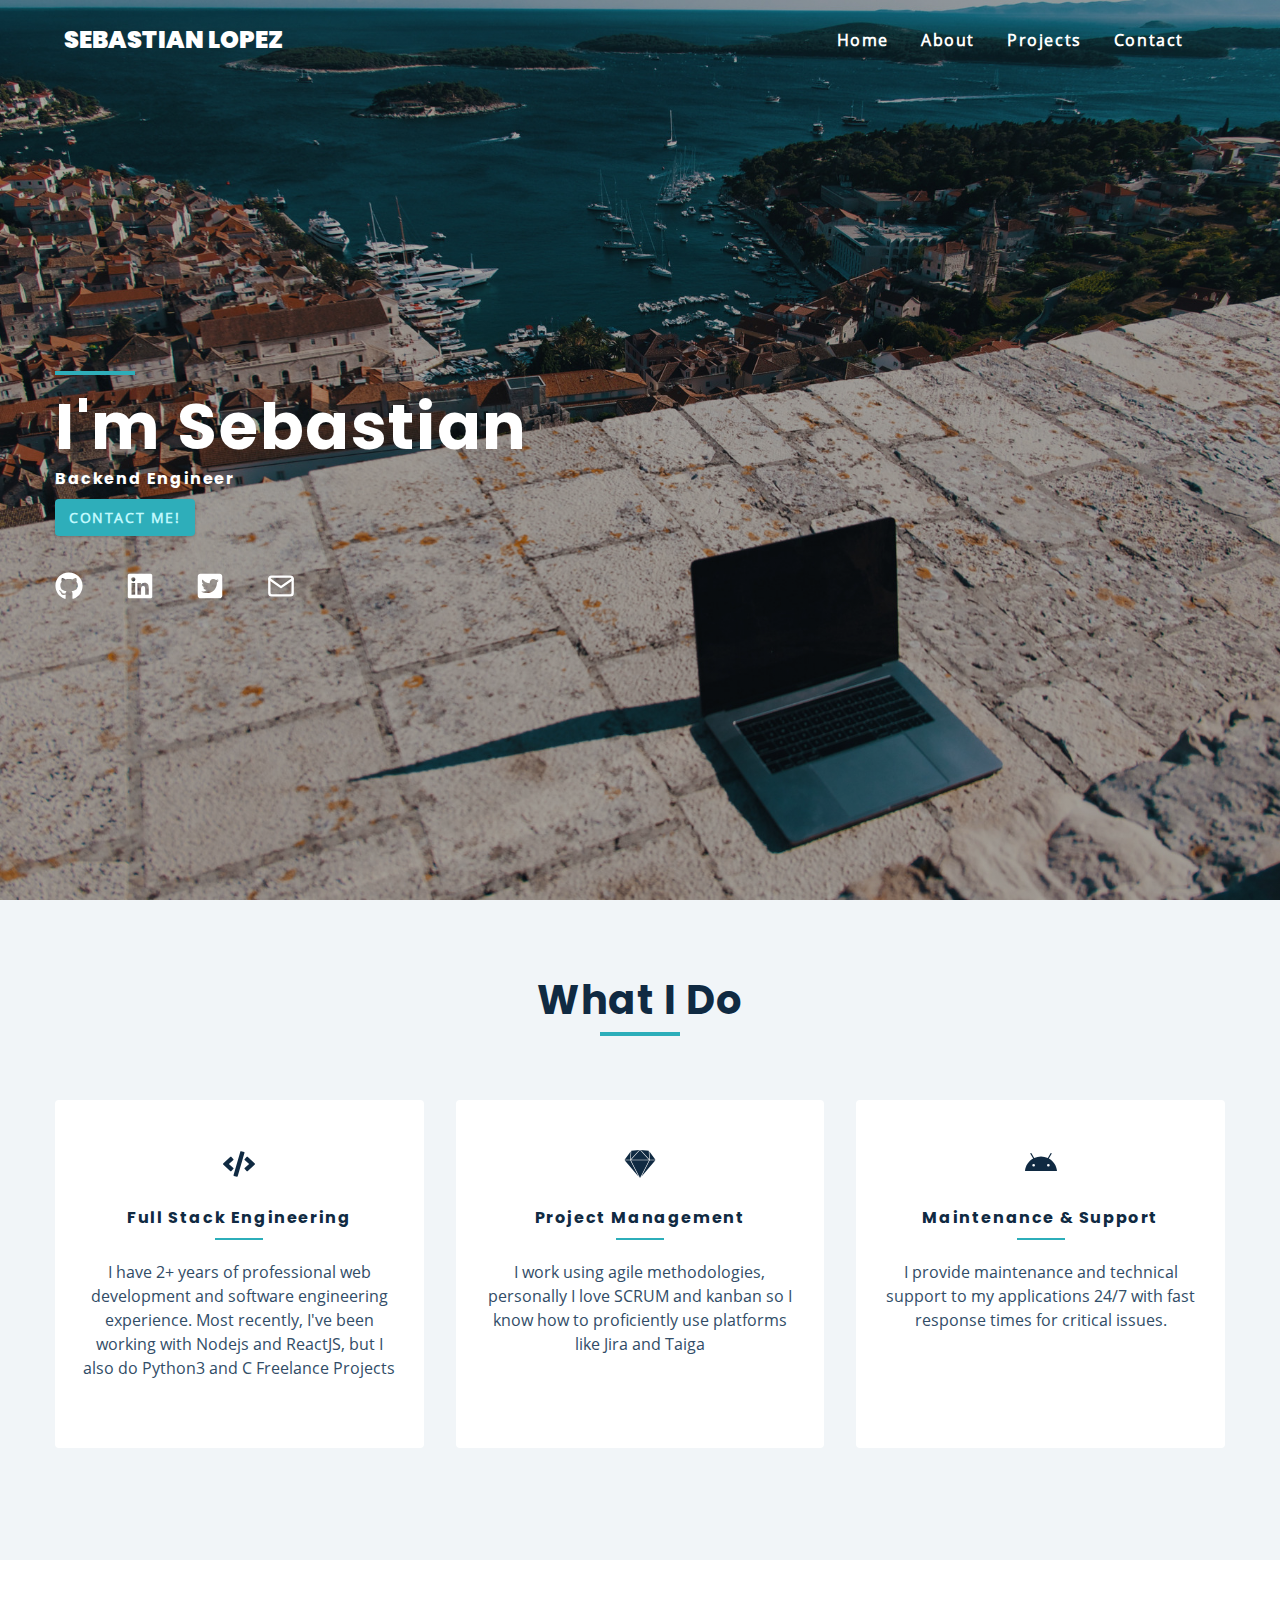
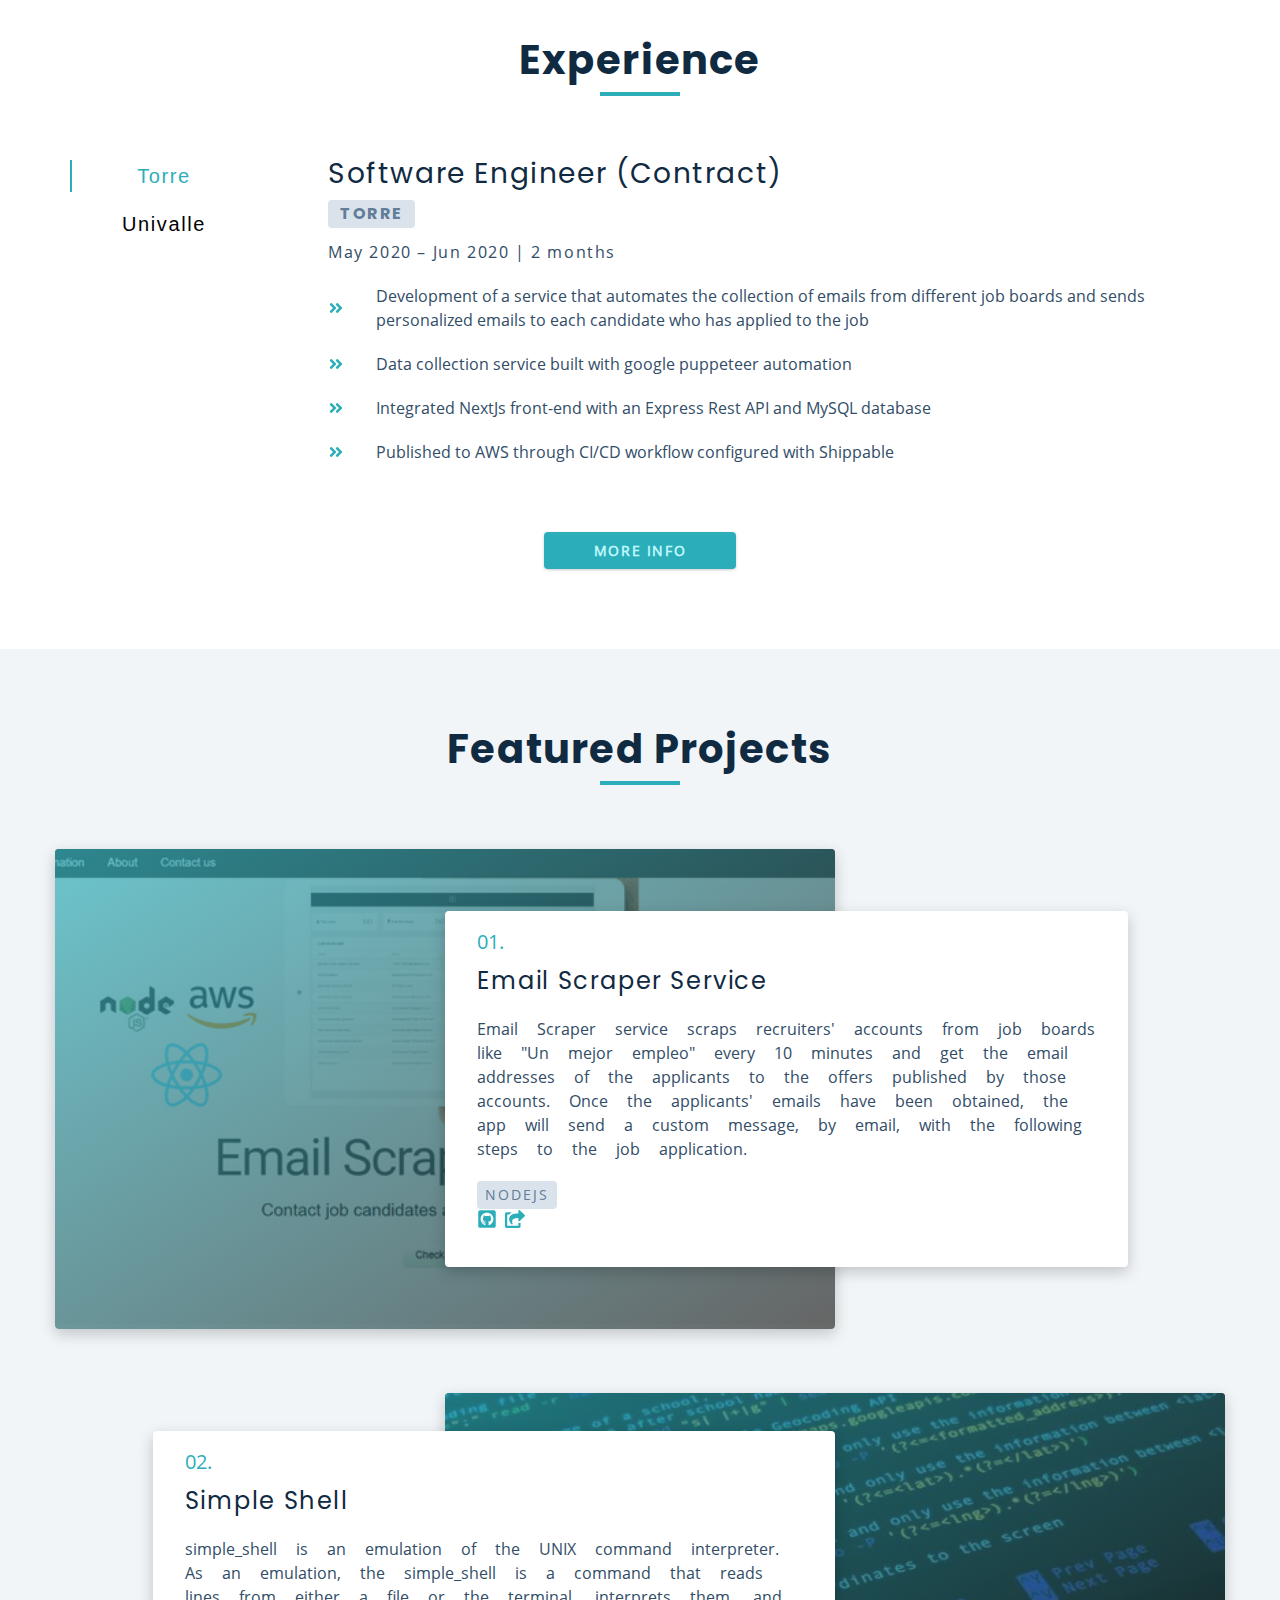
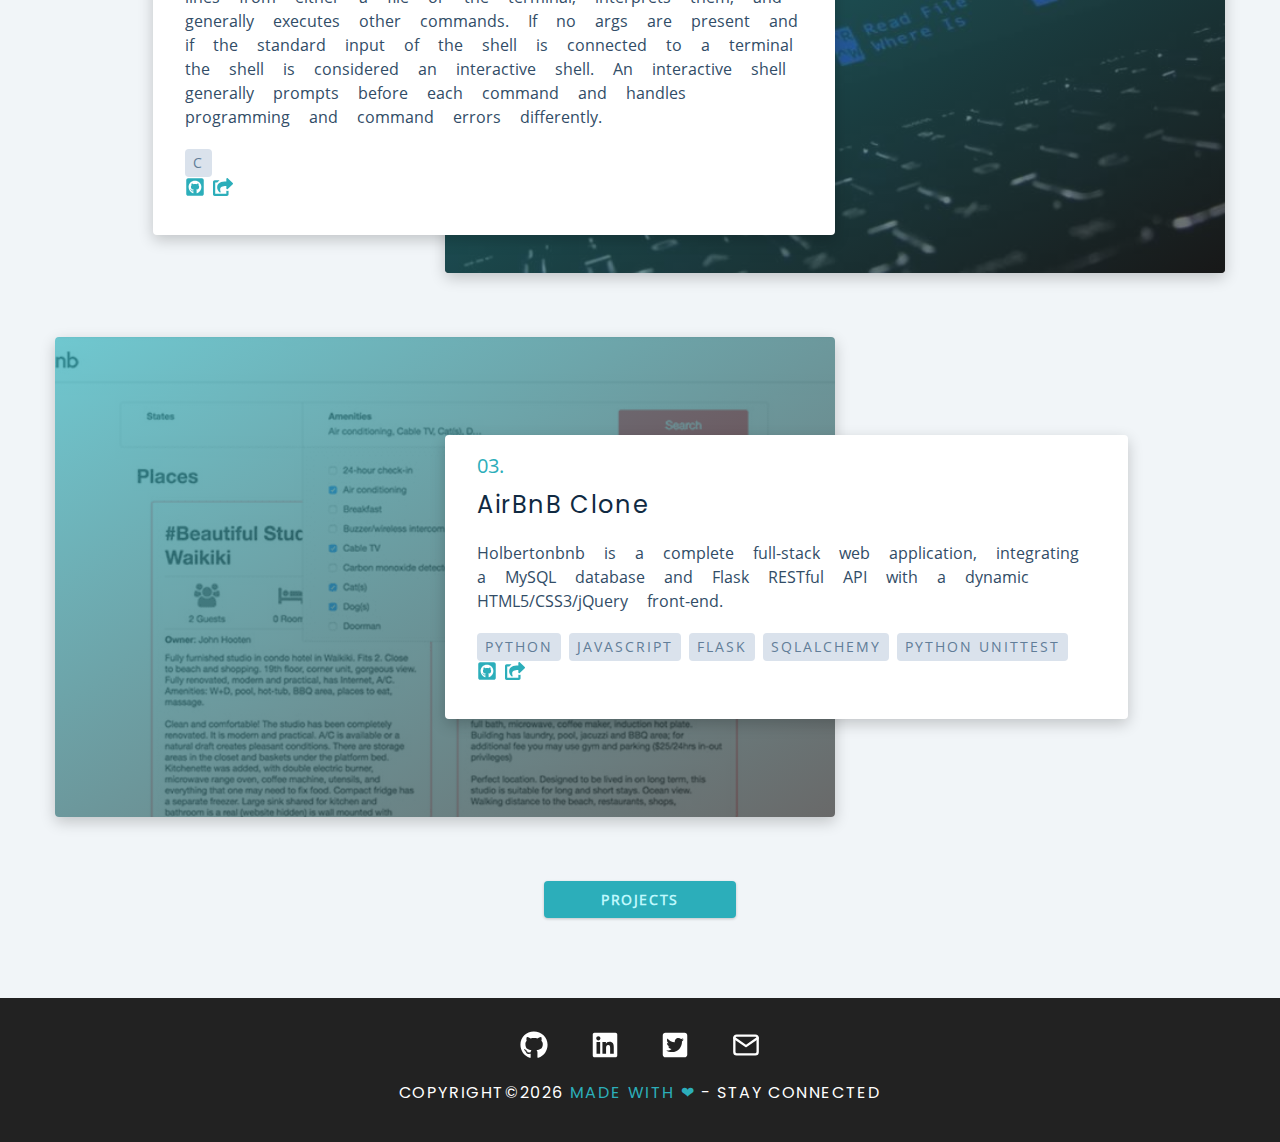
==== commit 872e52e3: "Updates" ====
--- a/index.html
+++ b/index.html
@@ -1,4 +1,4 @@
-<!DOCTYPE html><html lang="en"><head><meta charSet="utf-8"/><meta http-equiv="x-ua-compatible" content="ie=edge"/><meta name="viewport" content="width=device-width, initial-scale=1, shrink-to-fit=no"/><style data-href="/styles.ad7dbc825d85b0f8c606.css">:root{--clr-primary-1:#044e53;--clr-primary-2:#0a6c75;--clr-primary-3:#0e7c86;--clr-primary-4:#149199;--clr-primary-5:#2caeba;--clr-primary-6:#37bcc8;--clr-primary-7:#52d1da;--clr-primary-8:#88ebf2;--clr-primary-9:#bff8fd;--clr-primary-10:#e0fcff;--clr-grey-1:#102a42;--clr-grey-3:#324d67;--clr-grey-4:#48647f;--clr-grey-5:#617d98;--clr-grey-8:#bcccdc;--clr-grey-9:#dae2ec;--clr-grey-10:#f1f5f8;--clr-green-dark:#1d9527;--clr-red-dark:#bb2525;--clr-red-light:#e66b6b;--clr-white:#fff;--ff-primary:"Poppins",sans-serif;--ff-secondary:"Open Sans",sans-serif;--transition:all 0.3s linear;--spacing:0.1rem;--radius:0.25rem;--light-shadow:0 5px 15px rgba(0,0,0,0.1);--dark-shadow:0 5px 15px rgba(0,0,0,0.2);--max-width:1170px;--fixed-width:700px}*,:after,:before{margin:0;padding:0;box-sizing:border-box}body{font-family:var(--ff-secondary);background:var(--clr-white);color:var(--clr-grey-1);line-height:1.5;font-size:.875rem;margin-top:5rem}ul{list-style-type:none}a{text-decoration:none}h1,h2,h3,h4{letter-spacing:var(--spacing);text-transform:capitalize;line-height:1.25;margin-bottom:.75rem;font-family:var(--ff-primary)}h1{font-size:3rem}h2{font-size:2rem}h3{font-size:1.25rem}h4{font-size:.875rem}p{margin-bottom:1.25rem;color:var(--clr-grey-3)}@media screen and (min-width:800px){h1{font-size:4rem}h2{font-size:2.5rem}h3{font-size:1.75rem}body,h4{font-size:1rem}h1,h2,h3,h4{line-height:1}}.btn{text-transform:uppercase;background:var(--clr-primary-5);color:var(--clr-primary-9);padding:.375rem .75rem;letter-spacing:var(--spacing);display:inline-block;font-weight:700;transition:var(--transition);font-size:.875rem;border:2px solid transparent;cursor:pointer;box-shadow:0 1px 3px rgba(0,0,0,.2);border-radius:var(--radius)}.btn:hover{color:var(--clr-primary-1);background:var(--clr-primary-8)}.center-btn{display:block;width:12rem;text-align:center;margin:3rem auto 0}.section{padding:5rem 0}.section-center{width:90vw;margin:0 auto;max-width:1170px}@media screen and (min-width:992px){.section-center{width:95vw}}.underline{width:5rem;height:.25rem;margin-bottom:1.25rem;background:var(--clr-primary-5);margin-left:auto;margin-right:auto}.section-title{margin-bottom:4rem;text-align:center}.bg-grey{background:var(--clr-grey-10)}.social-links{margin-top:2rem;width:15rem;display:flex;justify-content:space-between}.social-link{font-size:1.75rem;color:var(--clr-grey-1);transition:var(--transition)}.social-link:hover{color:var(--clr-primary-5)}.navbar{position:absolute;top:0;left:0;width:100%;height:5rem;display:flex;align-items:center;z-index:200;background:var(--clr-white)}.nav-center{width:90vw;max-width:1170px;margin:0 auto}.nav-header{display:flex;justify-content:space-between;align-items:center}.nav-header img{margin-bottom:.375rem}.toggle-btn{font-size:2rem;background:transparent;border-color:transparent;color:var(--clr-primary-5);cursor:pointer;transition:var(--transition)}.toggle-btn:hover{color:var(--clr-primary-2)}.nav-links{display:none}@media screen and (min-width:768px){.toggle-btn{display:none}.nav-links{display:flex;justify-content:flex-end}.nav-links li{margin-right:2rem}.nav-links a{text-transform:capitalize;color:var(--clr-grey-1);font-weight:700;letter-spacing:var(--spacing);transition:var(--transition);padding:.5rem 0}.nav-links a:hover{color:var(--clr-primary-5);box-shadow:0 2px var(--clr-primary-5)}.home-nav-links a{color:var(--clr-white)}.nav-center{display:grid;grid-template-columns:auto 1fr;align-items:center}}@media screen and (min-width:768px){.navbar{background:transparent}}.sidebar{background:var(--clr-grey-10);position:fixed;top:0;left:0;width:100%;height:100%;z-index:999;display:grid;place-items:center;opacity:0;transition:var(--transition);transform:translateX(-100%)}.show-sidebar{opacity:1;transform:translateX(0)}.sidebar-links li{opacity:0}.sidebar-links li a{display:block;text-align:center;text-transform:capitalize;color:var(--clr-grey-5);letter-spacing:var(--spacing);margin-bottom:.5rem;font-size:2rem;transition:var(--transition);border-radius:var(--radius)}.sidebar-links li a:hover{background:var(--clr-primary-9);color:var(--clr-primary-5)}.close-btn{position:absolute;right:4.75%;top:2.75%;font-size:2.5rem;background:transparent;border-color:transparent;color:var(--clr-red-dark);cursor:pointer}@media screen and (min-width:992px){.sidebar{transform:translateX(-100%)}}.sidebar-links li{animation:slideRight .5s ease-in-out .3s forwards}.sidebar-links li:first-of-type{animation-delay:.25s}.sidebar-links li:nth-of-type(2){animation-delay:.5s}.sidebar-links li:nth-of-type(3){animation-delay:.75s}.sidebar-links li:nth-of-type(4){animation-delay:1s}.sidebar-links li:nth-of-type(5){animation-delay:1.25s}@keyframes slideRight{0%{transform:translateX(-200px);opacity:0}to{transform:translateX(0);opacity:1}}.sidebar-icons li{opacity:0;animation:slideUp .5s ease-in-out .3s forwards}.sidebar-icons li:first-of-type{animation-delay:.25s}.sidebar-icons li:nth-of-type(2){animation-delay:.5s}.sidebar-icons li:nth-of-type(3){animation-delay:.75s}.sidebar-icons li:nth-of-type(4){animation-delay:1s}.sidebar-icons li:nth-of-type(5){animation-delay:1.25s}@keyframes slideUp{0%{transform:translateY(200px);opacity:0}to{transform:translateY(0);opacity:1}}.hero{background:var(--clr-primary-10);position:relative}.hero,.hero-background-img{margin-top:-5rem;padding-top:5rem;height:100vh}.hero-background-img{width:100%}.hero-center{height:100%;display:grid;align-items:center}.hero .underline{margin-bottom:.5rem;margin-left:0}.hero-info{background:transparent}.hero-img{display:none}.hero-info h1,.hero-info h4{color:var(--clr-white)}.hero-icons{justify-items:flex-start}.hero .btn{margin-top:1.25rem}.hero-info .social-link{color:#fff}.hero-info .social-link:hover{color:var(--clr-primary-5)}.hero-info .underline{margin-left:0}@media screen and (min-width:992px){.hero:before{content:"";position:absolute;top:0;left:65%;right:0;bottom:0;background:var(--clr-white)}.hero-center{grid-template-columns:repeat(12,1fr)}.hero h4{font-size:.85rem}.hero-info{grid-row:1/1;grid-column:1/span 8}.hero-img{display:block;grid-row:1/1;grid-column:6/-1}}@media screen and (min-width:1170px){.hero h4{font-size:1rem}.hero-info{grid-column:1/span 8}.hero h4{line-height:1}}.service{background:var(--clr-white);padding:3rem 1.5rem;margin-bottom:2rem;border-radius:var(--radius);text-align:center;transition:var(--transition)}.service-icon{font-size:2rem;margin-bottom:1.5rem}.service .underline{width:3rem;height:.12rem}.service .underline,.service p{transition:var(--transition)}.service:hover{background:var(--clr-primary-5)}.service:hover,.service:hover p{color:var(--clr-primary-9)}.service:hover .underline{background:var(--clr-primary-9)}@media screen and (min-width:676px){.services-center{display:grid;grid-template-columns:1fr 1fr;-webkit-column-gap:2rem;column-gap:2rem}}@media screen and (min-width:992px){.services-center{grid-template-columns:1fr 1fr 1fr}}.jobs-center{width:80vw;margin:0 auto;max-width:var(--max-width)}.btn-container{display:flex;flex-direction:row;justify-content:center;margin-bottom:4rem}.job-btn{background:transparent;border-color:transparent;text-transform:capitalize;font-size:1.25rem;letter-spacing:var(--spacing);margin:0 .5rem;transition:var(--transition);cursor:pointer;padding:.25rem 0;line-height:1}.active-btn,.job-btn:hover{color:var(--clr-primary-5);box-shadow:0 2px var(--clr-primary-5)}.job-info{min-height:300px}.job-info h3{font-weight:400}.job-info h4{text-transform:uppercase;color:var(--clr-grey-5);background:var(--clr-grey-9);display:inline-block;padding:.375rem .75rem;border-radius:var(--radius)}.job-date{letter-spacing:var(--spacing)}.job-desc{display:grid;grid-template-columns:auto 1fr;-webkit-column-gap:2rem;column-gap:2rem;align-items:center;margin-bottom:1.25rem}.job-desc p{margin-bottom:0;color:var(--clr-grey-3)}.job-icon{color:var(--clr-primary-5)}@media screen and (min-width:992px){.jobs-center{width:90vw;display:grid;grid-template-columns:200px 1fr;-webkit-column-gap:4rem;column-gap:4rem}.btn-container{flex-direction:column;justify-content:flex-start}.job-btn{margin-bottom:1rem}.active-btn,.job-btn:hover{box-shadow:-2px 0 var(--clr-primary-5)}}.projects{background:var(--clr-grey-10)}.project{display:grid;margin-bottom:4rem}.project-img{border-top-left-radius:var(--radius);border-top-right-radius:var(--radius);height:19rem;z-index:1}.project-img:after{content:"";position:absolute;top:0;left:0;width:100%;height:100%;background:linear-gradient(to bottom right,var(--clr-primary-5),#222);opacity:.85;transition:var(--transition)}.project:hover .project-img:after{opacity:0}.project-info{background:var(--clr-white);padding:1rem 2rem;border-bottom-left-radius:var(--radius);border-bottom-right-radius:var(--radius)}.project-number{display:inline-block;font-size:1.25rem;color:var(--clr-primary-5);margin-bottom:.75rem}.project-info h3{font-weight:500;margin-bottom:1.5rem;font-size:1.5rem}.project-desc{word-spacing:15px;color:var(--clr-grey-3)}.project-stack{margin-bottom:1rem}.about-stack span,.project-stack span{display:inline-block;background:var(--clr-grey-9);color:var(--clr-grey-5);margin-right:.5rem;padding:.25rem .5rem;border-radius:var(--radius);text-transform:uppercase;letter-spacing:2px;font-size:.85rem}.about-stack span{margin-top:.5rem}.project-icon{color:var(--clr-primary-5);font-size:1.25rem;margin-right:.5rem;transition:var(--transition)}.project-icon:hover{color:var(--clr-primary-1)}@media screen and (min-width:576px){.project-img{height:19rem}}@media screen and (min-width:768px){.project-img{height:22rem}}@media screen and (min-width:992px){.project{grid-template-columns:repeat(12,1fr);align-items:center}.project-img{grid-column:1/span 8;height:30rem}.project-img,.project-info{grid-row:1/1;border-radius:var(--radius);box-shadow:var(--dark-shadow)}.project-info{z-index:1;grid-column:5/12}.project:nth-of-type(2n) .project-img{grid-column:5/-1;grid-row:1/1}.project:nth-of-type(2n) .project-info{grid-column:2/span 7;grid-row:1/1;text-align:left}}.blog{display:block;margin-bottom:2rem;background:var(--clr-grey-10);border-radius:var(--radius);box-shadow:var(--light-shadow);transition:var(--transition)}.blog:hover{box-shadow:var(--dark-shadow);transform:scale(1.02)}.blog article{height:100%;display:grid;grid-template-rows:auto 1fr}.blog-card{display:grid;grid-template-rows:auto 1fr auto}.blog-img{border-top-left-radius:var(--radius);border-top-right-radius:var(--radius);height:15rem}.blog-card{padding:1.5rem 1rem}.blog-card h4{color:var(--clr-grey-1)}.blog-footer{display:flex;justify-content:space-between;align-items:center}.blog-footer p{margin-bottom:0;font-weight:700;color:var(--clr-grey-5)}.blog-footer p:first-of-type{display:inline-block;background:var(--clr-grey-9);color:var(--clr-grey-5);margin-right:.5rem;padding:.25rem .5rem;border-radius:var(--radius);text-transform:uppercase;letter-spacing:2px;font-size:.85rem}@media screen and (min-width:576px){.blogs-center{display:grid;grid-template-columns:repeat(auto-fill,minmax(368px,1fr));-webkit-column-gap:2rem;column-gap:2rem}.blog-img{height:17.5rem}}@media screen and (min-width:850px){.blog-img{height:13.75rem}}.footer{height:9rem;background:#222;text-align:center;display:grid;place-items:center}.footer h4{margin-top:.5rem;color:var(--clr-white);font-weight:400;text-transform:uppercase}.footer h4 span{color:var(--clr-primary-5)}.footer-links{margin:0 auto 1rem}.footer .social-link{color:var(--clr-white)}.footer .social-link:hover{color:var(--clr-primary-5)}.about-page,.blog-page,.blog-template,.contact-page,.error-page,.projects-page{background:var(--clr-grey-10);min-height:calc(100vh - 14rem)}.error-page{display:grid;place-items:center;background:var(--clr-primary-10);text-align:center}.error-page h1{text-transform:uppercase;color:var(--clr-primary-1);margin-bottom:2rem}.blog-page .blog{background:var(--clr-white)}.about-page{padding:7rem 0}.about-img{margin-bottom:2rem;height:25rem}.about-text .section-title{margin-bottom:2rem;text-align:left}.about-text .underline{margin-left:0;margin-right:0}.about-text p{line-height:2}.stack-container{width:30rem;display:grid;grid-template-columns:1fr 1fr 1fr;row-gap:.5rem}.stack-container span{text-transform:uppercase;display:flex;align-items:center;letter-spacing:1px;color:var(--clr-grey-4)}.stack-icon{color:var(--clr-primary-5);margin-right:.25rem;font-size:1rem}@media screen and (min-width:992px){.about-center{display:grid;grid-template-columns:repeat(12,1fr);align-items:center;-webkit-column-gap:4rem;column-gap:4rem}.about-img{grid-column:1/span 5;margin-bottom:0}.about-text{grid-column:6/-1}}.contact-page{display:grid;place-items:center;padding:5rem 0}.contact-form{background:var(--clr-white);border-radius:var(--radius);text-align:center;box-shadow:var(--light-shadow);transition:var(--transition);width:90vw;max-width:35rem}.contact-form:hover{box-shadow:var(--dark-shadow)}.contact-form h3{padding-top:1.25rem;color:var(--clr-grey-5)}.form-group{padding:1rem 1.5rem}.form-control{display:block;width:100%;padding:.75rem 1rem;border:none;margin-bottom:1.25rem;background:var(--clr-grey-10);border-radius:var(--radius);text-transform:uppercase;letter-spacing:var(--spacing)}.form-control::-webkit-input-placeholder{font-family:var(--ff-primary);color:var(--clr-grey-1);text-transform:uppercase;letter-spacing:var(--spacing)}.form-control:-ms-input-placeholder{font-family:var(--ff-primary);color:var(--clr-grey-1);text-transform:uppercase;letter-spacing:var(--spacing)}.form-control::-ms-input-placeholder{font-family:var(--ff-primary);color:var(--clr-grey-1);text-transform:uppercase;letter-spacing:var(--spacing)}.form-control::placeholder{font-family:var(--ff-primary);color:var(--clr-grey-1);text-transform:uppercase;letter-spacing:var(--spacing)}.submit-btn{display:block;width:100%;padding:1rem;border-bottom-left-radius:var(--radius);border-bottom-right-radius:var(--radius);border-top-right-radius:0;border-top-left-radius:0}.blog-template{padding:5rem 0}.blog-template h1,.blog-template h2{text-align:center}.blog-template ul{margin-top:2rem;display:inline-block}.blog-template ul li{background:var(--clr-grey-9);color:var(--clr-grey-5);padding:.5rem 1rem;margin:1rem 0;text-transform:uppercase}.blog-template blockquote{background:var(--clr-primary-9);border-radius:var(--radius);padding:1rem;line-height:2;color:var(--clr-primary-5);margin:2rem 0}.blog-template pre{background:#222;color:#ff0;overflow-x:scroll;padding:1rem 1.5rem;border-radius:var(--radius)}.blog-template img{width:15rem;height:15rem;margin:3rem 0}.gif{display:block;width:auto;height:300px;box-shadow:0 3px 5px rgba(67,166,153,.15),0 5px 16px rgba(67,166,153,.15);margin:.4125rem auto .825rem}.error-container{margin:5rem 0}.navbar-brand{text-transform:uppercase;font-weight:900;font-family:var(--ff-primary);font-size:1.5rem;cursor:pointer}.home-navbar-brand,.navbar-brand{color:var(--clr-grey-1)}@media screen and (min-width:768px){.home-navbar-brand{color:var(--clr-white)}}</style><meta name="generator" content="Gatsby 2.21.0"/><title data-react-helmet="true">Sebastian Lopez | FullStack Dev</title><meta data-react-helmet="true" name="description" content="This is our home page"/><meta data-react-helmet="true" name="image" content="/twitter-img.png"/><meta data-react-helmet="true" name="twitter:card" content="summary_large_image"/><meta data-react-helmet="true" name="twitter:creator" content="@sebaslherrera"/><meta data-react-helmet="true" name="twitter:title" content="FullStack Dev"/><meta data-react-helmet="true" name="twitter:description" content="This is FullStack Portfolio Site"/><meta data-react-helmet="true" name="twitter:image" content="https://sebaslherrera.github.io/twitter-img.png"/><meta data-react-helmet="true" property="og:site_name" content="FullStack Dev"/><meta data-react-helmet="true" property="og:title" content="FullStack Dev"/><meta data-react-helmet="true" property="og:description" content="This is our home page"/><meta data-react-helmet="true" property="og:image" itemProp="image" content="https://sebaslherrera.github.io/twitter-img.png"/><meta data-react-helmet="true" property="og:type" content="website"/><link rel="sitemap" type="application/xml" href="/sitemap.xml"/><link rel="preload" as="font" type="font/woff2" crossorigin="anonymous" href="/google-fonts/s/opensans/v17/mem8YaGs126MiZpBA-UFVZ0b.woff2"/><link rel="preload" as="font" type="font/woff2" crossorigin="anonymous" href="/google-fonts/s/poppins/v12/pxiByp8kv8JHgFVrLBT5Z1xlFQ.woff2"/><link rel="preload" as="font" type="font/woff2" crossorigin="anonymous" href="/google-fonts/s/poppins/v12/pxiByp8kv8JHgFVrLCz7Z1xlFQ.woff2"/><link rel="preload" as="font" type="font/woff2" crossorigin="anonymous" href="/google-fonts/s/poppins/v12/pxiEyp8kv8JHgFVrJJfecg.woff2"/><link rel="preload" as="font" type="font/woff2" crossorigin="anonymous" href="/google-fonts/s/roboto/v20/KFOlCnqEu92Fr1MmWUlfBBc4.woff2"/><link rel="preload" as="font" type="font/woff2" crossorigin="anonymous" href="/google-fonts/s/roboto/v20/KFOmCnqEu92Fr1Mu4mxK.woff2"/><style type="text/css">@font-face{font-family:Roboto;font-style:normal;font-weight:400;src:local('Roboto'),local('Roboto-Regular'),url(/google-fonts/s/roboto/v20/KFOmCnqEu92Fr1Mu4mxK.woff2) format('woff2'),url(/google-fonts/s/roboto/v20/KFOmCnqEu92Fr1Mu4mxM.woff) format('woff');font-display: swap;}@font-face{font-family:Roboto;font-style:normal;font-weight:700;src:local('Roboto Bold'),local('Roboto-Bold'),url(/google-fonts/s/roboto/v20/KFOlCnqEu92Fr1MmWUlfBBc4.woff2) format('woff2'),url(/google-fonts/s/roboto/v20/KFOlCnqEu92Fr1MmWUlfBBc-.woff) format('woff');font-display: swap;}@font-face{font-family:'Open Sans';font-style:normal;font-weight:400;src:local('Open Sans Regular'),local('OpenSans-Regular'),url(/google-fonts/s/opensans/v17/mem8YaGs126MiZpBA-UFVZ0b.woff2) format('woff2'),url(/google-fonts/s/opensans/v17/mem8YaGs126MiZpBA-UFVZ0d.woff) format('woff');font-display: swap;}@font-face{font-family:Poppins;font-style:normal;font-weight:400;src:local('Poppins Regular'),local('Poppins-Regular'),url(/google-fonts/s/poppins/v12/pxiEyp8kv8JHgFVrJJfecg.woff2) format('woff2'),url(/google-fonts/s/poppins/v12/pxiEyp8kv8JHgFVrJJfedA.woff) format('woff');font-display: swap;}@font-face{font-family:Poppins;font-style:normal;font-weight:700;src:local('Poppins Bold'),local('Poppins-Bold'),url(/google-fonts/s/poppins/v12/pxiByp8kv8JHgFVrLCz7Z1xlFQ.woff2) format('woff2'),url(/google-fonts/s/poppins/v12/pxiByp8kv8JHgFVrLCz7Z1xlEw.woff) format('woff');font-display: swap;}@font-face{font-family:Poppins;font-style:normal;font-weight:900;src:local('Poppins Black'),local('Poppins-Black'),url(/google-fonts/s/poppins/v12/pxiByp8kv8JHgFVrLBT5Z1xlFQ.woff2) format('woff2'),url(/google-fonts/s/poppins/v12/pxiByp8kv8JHgFVrLBT5Z1xlEw.woff) format('woff');font-display: swap;}</style><link as="script" rel="preload" href="/webpack-runtime-f5cd20ef22497d40be40.js"/><link as="script" rel="preload" href="/framework-f600a0dcdbbe2ab3be17.js"/><link as="script" rel="preload" href="/styles-24f8f5af0e19035407c6.js"/><link as="script" rel="preload" href="/app-7f92fdb2152668efafb8.js"/><link as="script" rel="preload" href="/1bfc9850-d7630b056e1758785a17.js"/><link as="script" rel="preload" href="/605a5af4c377639698e51fcc98960cf3a4b9e340-f7a1055efe03eef16351.js"/><link as="script" rel="preload" href="/46187a1112b3879093805b73285fa8251e7ab0de-d7fca148b60d1da26abe.js"/><link as="script" rel="preload" href="/component---src-pages-index-js-78b9839d8f154e69c58e.js"/><link as="fetch" rel="preload" href="/page-data/index/page-data.json" crossorigin="anonymous"/><link as="fetch" rel="preload" href="/page-data/app-data.json" crossorigin="anonymous"/></head><body><div id="___gatsby"><div style="outline:none" tabindex="-1" id="gatsby-focus-wrapper"><nav class="navbar"><div class="nav-center"><div class="nav-header"><a aria-current="page" class="navbar-brand" href="/">Sebastian Lopez</a><button type="button" class="toggle-btn"><svg stroke="currentColor" fill="currentColor" stroke-width="0" viewBox="0 0 448 512" height="1em" width="1em" xmlns="http://www.w3.org/2000/svg"><path d="M16 224h416a16 16 0 0 0 16-16v-32a16 16 0 0 0-16-16H16a16 16 0 0 0-16 16v32a16 16 0 0 0 16 16zm416 192H16a16 16 0 0 0-16 16v32a16 16 0 0 0 16 16h416a16 16 0 0 0 16-16v-32a16 16 0 0 0-16-16zm3.17-384H172.83A12.82 12.82 0 0 0 160 44.83v38.34A12.82 12.82 0 0 0 172.83 96h262.34A12.82 12.82 0 0 0 448 83.17V44.83A12.82 12.82 0 0 0 435.17 32zm0 256H172.83A12.82 12.82 0 0 0 160 300.83v38.34A12.82 12.82 0 0 0 172.83 352h262.34A12.82 12.82 0 0 0 448 339.17v-38.34A12.82 12.82 0 0 0 435.17 288z"></path></svg></button></div><ul class="page-links nav-links"><li><a aria-current="page" class="" href="/">home</a></li><li><a href="/about/">about</a></li><li><a href="/projects/">projects</a></li><li><a href="/blog/">blog</a></li><li><a href="/contact/">contact</a></li></ul></div></nav><aside class="sidebar "><button class="close-btn"><svg stroke="currentColor" fill="currentColor" stroke-width="0" viewBox="0 0 352 512" height="1em" width="1em" xmlns="http://www.w3.org/2000/svg"><path d="M242.72 256l100.07-100.07c12.28-12.28 12.28-32.19 0-44.48l-22.24-22.24c-12.28-12.28-32.19-12.28-44.48 0L176 189.28 75.93 89.21c-12.28-12.28-32.19-12.28-44.48 0L9.21 111.45c-12.28 12.28-12.28 32.19 0 44.48L109.28 256 9.21 356.07c-12.28 12.28-12.28 32.19 0 44.48l22.24 22.24c12.28 12.28 32.2 12.28 44.48 0L176 322.72l100.07 100.07c12.28 12.28 32.2 12.28 44.48 0l22.24-22.24c12.28-12.28 12.28-32.19 0-44.48L242.72 256z"></path></svg></button><div class="side-container"><ul class="page-links "><li><a aria-current="page" class="" href="/">home</a></li><li><a href="/about/">about</a></li><li><a href="/projects/">projects</a></li><li><a href="/blog/">blog</a></li><li><a href="/contact/">contact</a></li></ul><ul class="social-links "><li><a href="https://github.com/sebaslherrera" class="social-link" target="_blank" rel="noopener noreferrer"><svg stroke="currentColor" fill="currentColor" stroke-width="0" viewBox="0 0 496 512" class="social-icon" height="1em" width="1em" xmlns="http://www.w3.org/2000/svg"><path d="M165.9 397.4c0 2-2.3 3.6-5.2 3.6-3.3.3-5.6-1.3-5.6-3.6 0-2 2.3-3.6 5.2-3.6 3-.3 5.6 1.3 5.6 3.6zm-31.1-4.5c-.7 2 1.3 4.3 4.3 4.9 2.6 1 5.6 0 6.2-2s-1.3-4.3-4.3-5.2c-2.6-.7-5.5.3-6.2 2.3zm44.2-1.7c-2.9.7-4.9 2.6-4.6 4.9.3 2 2.9 3.3 5.9 2.6 2.9-.7 4.9-2.6 4.6-4.6-.3-1.9-3-3.2-5.9-2.9zM244.8 8C106.1 8 0 113.3 0 252c0 110.9 69.8 205.8 169.5 239.2 12.8 2.3 17.3-5.6 17.3-12.1 0-6.2-.3-40.4-.3-61.4 0 0-70 15-84.7-29.8 0 0-11.4-29.1-27.8-36.6 0 0-22.9-15.7 1.6-15.4 0 0 24.9 2 38.6 25.8 21.9 38.6 58.6 27.5 72.9 20.9 2.3-16 8.8-27.1 16-33.7-55.9-6.2-112.3-14.3-112.3-110.5 0-27.5 7.6-41.3 23.6-58.9-2.6-6.5-11.1-33.3 2.6-67.9 20.9-6.5 69 27 69 27 20-5.6 41.5-8.5 62.8-8.5s42.8 2.9 62.8 8.5c0 0 48.1-33.6 69-27 13.7 34.7 5.2 61.4 2.6 67.9 16 17.7 25.8 31.5 25.8 58.9 0 96.5-58.9 104.2-114.8 110.5 9.2 7.9 17 22.9 17 46.4 0 33.7-.3 75.4-.3 83.6 0 6.5 4.6 14.4 17.3 12.1C428.2 457.8 496 362.9 496 252 496 113.3 383.5 8 244.8 8zM97.2 352.9c-1.3 1-1 3.3.7 5.2 1.6 1.6 3.9 2.3 5.2 1 1.3-1 1-3.3-.7-5.2-1.6-1.6-3.9-2.3-5.2-1zm-10.8-8.1c-.7 1.3.3 2.9 2.3 3.9 1.6 1 3.6.7 4.3-.7.7-1.3-.3-2.9-2.3-3.9-2-.6-3.6-.3-4.3.7zm32.4 35.6c-1.6 1.3-1 4.3 1.3 6.2 2.3 2.3 5.2 2.6 6.5 1 1.3-1.3.7-4.3-1.3-6.2-2.2-2.3-5.2-2.6-6.5-1zm-11.4-14.7c-1.6 1-1.6 3.6 0 5.9 1.6 2.3 4.3 3.3 5.6 2.3 1.6-1.3 1.6-3.9 0-6.2-1.4-2.3-4-3.3-5.6-2z"></path></svg></a></li><li><a href="https://www.linkedin.com/in/sebaslherrera/" class="social-link" target="_blank" rel="noopener noreferrer"><svg stroke="currentColor" fill="currentColor" stroke-width="0" viewBox="0 0 448 512" class="social-icon" height="1em" width="1em" xmlns="http://www.w3.org/2000/svg"><path d="M416 32H31.9C14.3 32 0 46.5 0 64.3v383.4C0 465.5 14.3 480 31.9 480H416c17.6 0 32-14.5 32-32.3V64.3c0-17.8-14.4-32.3-32-32.3zM135.4 416H69V202.2h66.5V416zm-33.2-243c-21.3 0-38.5-17.3-38.5-38.5S80.9 96 102.2 96c21.2 0 38.5 17.3 38.5 38.5 0 21.3-17.2 38.5-38.5 38.5zm282.1 243h-66.4V312c0-24.8-.5-56.7-34.5-56.7-34.6 0-39.9 27-39.9 54.9V416h-66.4V202.2h63.7v29.2h.9c8.9-16.8 30.6-34.5 62.9-34.5 67.2 0 79.7 44.3 79.7 101.9V416z"></path></svg></a></li><li><a href="https://twitter.com/sebaslherrera" class="social-link" target="_blank" rel="noopener noreferrer"><svg stroke="currentColor" fill="currentColor" stroke-width="0" viewBox="0 0 448 512" class="social-icon" height="1em" width="1em" xmlns="http://www.w3.org/2000/svg"><path d="M400 32H48C21.5 32 0 53.5 0 80v352c0 26.5 21.5 48 48 48h352c26.5 0 48-21.5 48-48V80c0-26.5-21.5-48-48-48zm-48.9 158.8c.2 2.8.2 5.7.2 8.5 0 86.7-66 186.6-186.6 186.6-37.2 0-71.7-10.8-100.7-29.4 5.3.6 10.4.8 15.8.8 30.7 0 58.9-10.4 81.4-28-28.8-.6-53-19.5-61.3-45.5 10.1 1.5 19.2 1.5 29.6-1.2-30-6.1-52.5-32.5-52.5-64.4v-.8c8.7 4.9 18.9 7.9 29.6 8.3a65.447 65.447 0 0 1-29.2-54.6c0-12.2 3.2-23.4 8.9-33.1 32.3 39.8 80.8 65.8 135.2 68.6-9.3-44.5 24-80.6 64-80.6 18.9 0 35.9 7.9 47.9 20.7 14.8-2.8 29-8.3 41.6-15.8-4.9 15.2-15.2 28-28.8 36.1 13.2-1.4 26-5.1 37.8-10.2-8.9 13.1-20.1 24.7-32.9 34z"></path></svg></a></li></ul></div></aside><header><section class="sc-AxjAm bcMPWx" style="background-position:center;background-repeat:no-repeat;background-size:cover;position:relative;opacity:0.99"><style>
+<!DOCTYPE html><html lang="en"><head><meta charSet="utf-8"/><meta http-equiv="x-ua-compatible" content="ie=edge"/><meta name="viewport" content="width=device-width, initial-scale=1, shrink-to-fit=no"/><style data-href="/styles.3a00c752edc36fd9efd4.css">:root{--clr-primary-1:#044e53;--clr-primary-2:#0a6c75;--clr-primary-3:#0e7c86;--clr-primary-4:#149199;--clr-primary-5:#2caeba;--clr-primary-6:#37bcc8;--clr-primary-7:#52d1da;--clr-primary-8:#88ebf2;--clr-primary-9:#bff8fd;--clr-primary-10:#e0fcff;--clr-grey-1:#102a42;--clr-grey-3:#324d67;--clr-grey-4:#48647f;--clr-grey-5:#617d98;--clr-grey-8:#bcccdc;--clr-grey-9:#dae2ec;--clr-grey-10:#f1f5f8;--clr-green-dark:#1d9527;--clr-red-dark:#bb2525;--clr-red-light:#e66b6b;--clr-white:#fff;--ff-primary:"Poppins",sans-serif;--ff-secondary:"Open Sans",sans-serif;--transition:all 0.3s linear;--spacing:0.1rem;--radius:0.25rem;--light-shadow:0 5px 15px rgba(0,0,0,0.1);--dark-shadow:0 5px 15px rgba(0,0,0,0.2);--max-width:1170px;--fixed-width:700px}*,:after,:before{margin:0;padding:0;box-sizing:border-box}body{font-family:var(--ff-secondary);background:var(--clr-white);color:var(--clr-grey-1);line-height:1.5;font-size:.875rem;margin-top:5rem}ul{list-style-type:none}a{text-decoration:none}h1,h2,h3,h4{letter-spacing:var(--spacing);text-transform:capitalize;line-height:1.25;margin-bottom:.75rem;font-family:var(--ff-primary)}h1{font-size:3rem}h2{font-size:2rem}h3{font-size:1.25rem}h4{font-size:.875rem}p{margin-bottom:1.25rem;color:var(--clr-grey-3)}@media screen and (min-width:800px){h1{font-size:4rem}h2{font-size:2.5rem}h3{font-size:1.75rem}body,h4{font-size:1rem}h1,h2,h3,h4{line-height:1}}.btn{text-transform:uppercase;background:var(--clr-primary-5);color:var(--clr-primary-9);padding:.375rem .75rem;letter-spacing:var(--spacing);display:inline-block;font-weight:700;transition:var(--transition);font-size:.875rem;border:2px solid transparent;cursor:pointer;box-shadow:0 1px 3px rgba(0,0,0,.2);border-radius:var(--radius)}.btn:hover{color:var(--clr-primary-1);background:var(--clr-primary-8)}.center-btn{display:block;width:12rem;text-align:center;margin:3rem auto 0}.section{padding:5rem 0}.section-center{width:90vw;margin:0 auto;max-width:1170px}@media screen and (min-width:992px){.section-center{width:95vw}}.underline{width:5rem;height:.25rem;margin-bottom:1.25rem;background:var(--clr-primary-5);margin-left:auto;margin-right:auto}.section-title{margin-bottom:4rem;text-align:center}.bg-grey{background:var(--clr-grey-10)}.social-links{margin-top:2rem;width:15rem;display:flex;justify-content:space-between}.social-link{font-size:1.75rem;color:var(--clr-grey-1);transition:var(--transition)}.social-link:hover{color:var(--clr-primary-5)}.navbar{position:absolute;top:0;left:0;width:100%;height:5rem;display:flex;align-items:center;z-index:200;background:var(--clr-white)}.nav-center{width:90vw;max-width:1170px;margin:0 auto}.nav-header{display:flex;justify-content:space-between;align-items:center}.nav-header img{margin-bottom:.375rem}.toggle-btn{font-size:2rem;background:transparent;border-color:transparent;color:var(--clr-primary-5);cursor:pointer;transition:var(--transition)}.toggle-btn:hover{color:var(--clr-primary-2)}.nav-links{display:none}@media screen and (min-width:768px){.toggle-btn{display:none}.nav-links{display:flex;justify-content:flex-end}.nav-links li{margin-right:2rem}.nav-links a{text-transform:capitalize;color:var(--clr-grey-1);font-weight:700;letter-spacing:var(--spacing);transition:var(--transition);padding:.5rem 0}.nav-links a:hover{color:var(--clr-primary-5);box-shadow:0 2px var(--clr-primary-5)}.home-nav-links a{color:var(--clr-white)}.nav-center{display:grid;grid-template-columns:auto 1fr;align-items:center}}@media screen and (min-width:768px){.navbar{background:transparent}}.sidebar{background:var(--clr-grey-10);position:fixed;top:0;left:0;width:100%;height:100%;z-index:999;display:grid;place-items:center;opacity:0;transition:var(--transition);transform:translateX(-100%)}.show-sidebar{opacity:1;transform:translateX(0)}.sidebar-links li{opacity:0}.sidebar-links li a{display:block;text-align:center;text-transform:capitalize;color:var(--clr-grey-5);letter-spacing:var(--spacing);margin-bottom:.5rem;font-size:2rem;transition:var(--transition);border-radius:var(--radius)}.sidebar-links li a:hover{background:var(--clr-primary-9);color:var(--clr-primary-5)}.close-btn{position:absolute;right:4.75%;top:2.75%;font-size:2.5rem;background:transparent;border-color:transparent;color:var(--clr-red-dark);cursor:pointer}@media screen and (min-width:992px){.sidebar{transform:translateX(-100%)}}.sidebar-links li{animation:slideRight .5s ease-in-out .3s forwards}.sidebar-links li:first-of-type{animation-delay:.25s}.sidebar-links li:nth-of-type(2){animation-delay:.5s}.sidebar-links li:nth-of-type(3){animation-delay:.75s}.sidebar-links li:nth-of-type(4){animation-delay:1s}.sidebar-links li:nth-of-type(5){animation-delay:1.25s}@keyframes slideRight{0%{transform:translateX(-200px);opacity:0}to{transform:translateX(0);opacity:1}}.sidebar-icons li{opacity:0;animation:slideUp .5s ease-in-out .3s forwards}.sidebar-icons li:first-of-type{animation-delay:.25s}.sidebar-icons li:nth-of-type(2){animation-delay:.5s}.sidebar-icons li:nth-of-type(3){animation-delay:.75s}.sidebar-icons li:nth-of-type(4){animation-delay:1s}.sidebar-icons li:nth-of-type(5){animation-delay:1.25s}@keyframes slideUp{0%{transform:translateY(200px);opacity:0}to{transform:translateY(0);opacity:1}}.hero{background:var(--clr-primary-10);position:relative}.hero,.hero-background-img{margin-top:-5rem;padding-top:5rem;height:100vh}.hero-background-img{width:100%}.hero-center{height:100%;display:grid;align-items:center}.hero .underline{margin-bottom:.5rem;margin-left:0}.hero-info{background:transparent}.hero-img{display:none}.hero-info h1,.hero-info h4{color:var(--clr-white)}.hero-icons{justify-items:flex-start}.hero .btn{margin-top:1.25rem}.hero-info .social-link{color:#fff}.hero-info .social-link:hover{color:var(--clr-primary-5)}.hero-info .underline{margin-left:0}@media screen and (min-width:992px){.hero:before{content:"";position:absolute;top:0;left:65%;right:0;bottom:0;background:var(--clr-white)}.hero-center{grid-template-columns:repeat(12,1fr)}.hero h4{font-size:.85rem}.hero-info{grid-row:1/1;grid-column:1/span 8}.hero-img{display:block;grid-row:1/1;grid-column:6/-1}}@media screen and (min-width:1170px){.hero h4{font-size:1rem}.hero-info{grid-column:1/span 8}.hero h4{line-height:1}}.service{background:var(--clr-white);padding:3rem 1.5rem;margin-bottom:2rem;border-radius:var(--radius);text-align:center;transition:var(--transition)}.service-icon{font-size:2rem;margin-bottom:1.5rem}.service .underline{width:3rem;height:.12rem}.service .underline,.service p{transition:var(--transition)}.service:hover{background:var(--clr-primary-5)}.service:hover,.service:hover p{color:var(--clr-primary-9)}.service:hover .underline{background:var(--clr-primary-9)}@media screen and (min-width:676px){.services-center{display:grid;grid-template-columns:1fr 1fr;-webkit-column-gap:2rem;column-gap:2rem}}@media screen and (min-width:992px){.services-center{grid-template-columns:1fr 1fr 1fr}}.jobs-center{width:80vw;margin:0 auto;max-width:var(--max-width)}.btn-container{display:flex;flex-direction:row;justify-content:center;margin-bottom:4rem}.job-btn{background:transparent;border-color:transparent;text-transform:capitalize;font-size:1.25rem;letter-spacing:var(--spacing);margin:0 .5rem;transition:var(--transition);cursor:pointer;padding:.25rem 0;line-height:1}.active-btn,.job-btn:hover{color:var(--clr-primary-5);box-shadow:0 2px var(--clr-primary-5)}.job-info{min-height:300px}.job-info h3{font-weight:400}.job-info h4{text-transform:uppercase;color:var(--clr-grey-5);background:var(--clr-grey-9);display:inline-block;padding:.375rem .75rem;border-radius:var(--radius)}.job-date{letter-spacing:var(--spacing)}.job-desc{display:grid;grid-template-columns:auto 1fr;-webkit-column-gap:2rem;column-gap:2rem;align-items:center;margin-bottom:1.25rem}.job-desc p{margin-bottom:0;color:var(--clr-grey-3)}.job-icon{color:var(--clr-primary-5)}@media screen and (min-width:992px){.jobs-center{width:90vw;display:grid;grid-template-columns:200px 1fr;-webkit-column-gap:4rem;column-gap:4rem}.btn-container{flex-direction:column;justify-content:flex-start}.job-btn{margin-bottom:1rem}.active-btn,.job-btn:hover{box-shadow:-2px 0 var(--clr-primary-5)}}.projects{background:var(--clr-grey-10)}.project{display:grid;margin-bottom:4rem}.project-img{border-top-left-radius:var(--radius);border-top-right-radius:var(--radius);height:19rem;z-index:1}.project-img:after{content:"";position:absolute;top:0;left:0;width:100%;height:100%;background:linear-gradient(to bottom right,var(--clr-primary-5),#222);opacity:.68;transition:var(--transition)}.project:hover .project-img:after{opacity:0}.project-info{background:var(--clr-white);padding:1rem 2rem;border-bottom-left-radius:var(--radius);border-bottom-right-radius:var(--radius)}.project-number{display:inline-block;font-size:1.25rem;color:var(--clr-primary-5);margin-bottom:.75rem}.project-info h3{font-weight:500;margin-bottom:1.5rem;font-size:1.5rem}.project-desc{word-spacing:15px;color:var(--clr-grey-3)}.project-stack{margin-bottom:1rem}.about-stack span,.project-stack span{display:inline-block;background:var(--clr-grey-9);color:var(--clr-grey-5);margin-right:.5rem;padding:.25rem .5rem;border-radius:var(--radius);text-transform:uppercase;letter-spacing:2px;font-size:.85rem}.about-stack span{margin-top:.5rem}.project-icon{color:var(--clr-primary-5);font-size:1.25rem;margin-right:.5rem;transition:var(--transition)}.project-icon:hover{color:var(--clr-primary-1)}@media screen and (min-width:576px){.project-img{height:19rem}}@media screen and (min-width:768px){.project-img{height:22rem}}@media screen and (min-width:992px){.project{grid-template-columns:repeat(12,1fr);align-items:center}.project-img{grid-column:1/span 8;height:30rem}.project-img,.project-info{grid-row:1/1;border-radius:var(--radius);box-shadow:var(--dark-shadow)}.project-info{z-index:1;grid-column:5/12}.project:nth-of-type(2n) .project-img{grid-column:5/-1;grid-row:1/1}.project:nth-of-type(2n) .project-info{grid-column:2/span 7;grid-row:1/1;text-align:left}}.blog{display:block;margin-bottom:2rem;background:var(--clr-grey-10);border-radius:var(--radius);box-shadow:var(--light-shadow);transition:var(--transition)}.blog:hover{box-shadow:var(--dark-shadow);transform:scale(1.02)}.blog article{height:100%;display:grid;grid-template-rows:auto 1fr}.blog-card{display:grid;grid-template-rows:auto 1fr auto}.blog-img{border-top-left-radius:var(--radius);border-top-right-radius:var(--radius);height:15rem}.blog-card{padding:1.5rem 1rem}.blog-card h4{color:var(--clr-grey-1)}.blog-footer{display:flex;justify-content:space-between;align-items:center}.blog-footer p{margin-bottom:0;font-weight:700;color:var(--clr-grey-5)}.blog-footer p:first-of-type{display:inline-block;background:var(--clr-grey-9);color:var(--clr-grey-5);margin-right:.5rem;padding:.25rem .5rem;border-radius:var(--radius);text-transform:uppercase;letter-spacing:2px;font-size:.85rem}@media screen and (min-width:576px){.blogs-center{display:grid;grid-template-columns:repeat(auto-fill,minmax(368px,1fr));-webkit-column-gap:2rem;column-gap:2rem}.blog-img{height:17.5rem}}@media screen and (min-width:850px){.blog-img{height:13.75rem}}.footer{height:9rem;background:#222;text-align:center;display:grid;place-items:center}.footer h4{margin-top:.5rem;color:var(--clr-white);font-weight:400;text-transform:uppercase}.footer h4 span{color:var(--clr-primary-5)}.footer-links{margin:0 auto 1rem}.footer .social-link{color:var(--clr-white)}.footer .social-link:hover{color:var(--clr-primary-5)}.about-page,.blog-page,.blog-template,.contact-page,.error-page,.projects-page{background:var(--clr-grey-10);min-height:calc(100vh - 14rem)}.error-page{display:grid;place-items:center;background:var(--clr-primary-10);text-align:center}.error-page h1{text-transform:uppercase;color:var(--clr-primary-1);margin-bottom:2rem}.blog-page .blog{background:var(--clr-white)}.about-page{padding:7rem 0}.about-img{margin-bottom:2rem;height:25rem}.about-text .section-title{margin-bottom:2rem;text-align:left}.about-text .underline{margin-left:0;margin-right:0}.about-text p{line-height:2}.stack-container{width:30rem;display:grid;grid-template-columns:1fr 1fr 1fr;row-gap:.5rem}.stack-container span{text-transform:uppercase;display:flex;align-items:center;letter-spacing:1px;color:var(--clr-grey-4)}.stack-icon{color:var(--clr-primary-5);margin-right:.25rem;font-size:1rem}@media screen and (min-width:992px){.about-center{display:grid;grid-template-columns:repeat(12,1fr);align-items:center;-webkit-column-gap:4rem;column-gap:4rem}.about-img{grid-column:1/span 5;margin-bottom:0}.about-text{grid-column:6/-1}}.contact-page{display:grid;place-items:center;padding:5rem 0}.contact-form{background:var(--clr-white);border-radius:var(--radius);text-align:center;box-shadow:var(--light-shadow);transition:var(--transition);width:90vw;max-width:35rem}.contact-form:hover{box-shadow:var(--dark-shadow)}.contact-form h3{padding-top:1.25rem;color:var(--clr-grey-5)}.form-group{padding:1rem 1.5rem}.form-control{display:block;width:100%;padding:.75rem 1rem;border:none;margin-bottom:1.25rem;background:var(--clr-grey-10);border-radius:var(--radius);text-transform:uppercase;letter-spacing:var(--spacing)}.form-control::-webkit-input-placeholder{font-family:var(--ff-primary);color:var(--clr-grey-1);text-transform:uppercase;letter-spacing:var(--spacing)}.form-control:-ms-input-placeholder{font-family:var(--ff-primary);color:var(--clr-grey-1);text-transform:uppercase;letter-spacing:var(--spacing)}.form-control::-ms-input-placeholder{font-family:var(--ff-primary);color:var(--clr-grey-1);text-transform:uppercase;letter-spacing:var(--spacing)}.form-control::placeholder{font-family:var(--ff-primary);color:var(--clr-grey-1);text-transform:uppercase;letter-spacing:var(--spacing)}.submit-btn{display:block;width:100%;padding:1rem;border-bottom-left-radius:var(--radius);border-bottom-right-radius:var(--radius);border-top-right-radius:0;border-top-left-radius:0}.blog-template{padding:5rem 0}.blog-template h1,.blog-template h2{text-align:center}.blog-template ul{margin-top:2rem;display:inline-block}.blog-template ul li{background:var(--clr-grey-9);color:var(--clr-grey-5);padding:.5rem 1rem;margin:1rem 0;text-transform:uppercase}.blog-template blockquote{background:var(--clr-primary-9);border-radius:var(--radius);padding:1rem;line-height:2;color:var(--clr-primary-5);margin:2rem 0}.blog-template pre{background:#222;color:#ff0;overflow-x:scroll;padding:1rem 1.5rem;border-radius:var(--radius)}.blog-template img{width:15rem;height:15rem;margin:3rem 0}.gif{display:block;width:auto;height:300px;box-shadow:0 3px 5px rgba(67,166,153,.15),0 5px 16px rgba(67,166,153,.15);margin:.4125rem auto .825rem}.error-container{margin:5rem 0}.navbar-brand{text-transform:uppercase;font-weight:900;font-family:var(--ff-primary);font-size:1.5rem;cursor:pointer}.home-navbar-brand,.navbar-brand{color:var(--clr-grey-1)}@media screen and (min-width:768px){.home-navbar-brand{color:var(--clr-white)}}</style><meta name="generator" content="Gatsby 2.21.0"/><title data-react-helmet="true">Sebastian Lopez H | Sebastian Lopez H | Software Developer | Freelancer</title><meta data-react-helmet="true" name="description" content="Hire Professional Python &amp; NodeJs Developer. Building solutions for Back-end API&#x27;s"/><meta data-react-helmet="true" name="image" content="/twitter-img.png"/><meta data-react-helmet="true" name="twitter:card" content="summary_large_image"/><meta data-react-helmet="true" name="twitter:creator" content="@sebaslherrera"/><meta data-react-helmet="true" name="twitter:title" content="Sebastian Lopez H | Software Developer | Freelancer"/><meta data-react-helmet="true" name="twitter:description" content="This is FullStack Portfolio Site"/><meta data-react-helmet="true" name="twitter:image" content="https://sebaslherrera.github.io/twitter-img.png"/><meta data-react-helmet="true" property="og:site_name" content="Sebastian Lopez H | Software Developer | Freelancer"/><meta data-react-helmet="true" property="og:title" content="Sebastian Lopez H | Software Developer | Freelancer"/><meta data-react-helmet="true" property="og:description" content="Hire Professional Python &amp; NodeJs Developer. Building solutions for Back-end API&#x27;s"/><meta data-react-helmet="true" property="og:image" itemProp="image" content="https://sebaslherrera.github.io/twitter-img.png"/><meta data-react-helmet="true" property="og:type" content="website"/><link rel="sitemap" type="application/xml" href="/sitemap.xml"/><link rel="preload" as="font" type="font/woff2" crossorigin="anonymous" href="/google-fonts/s/opensans/v17/mem8YaGs126MiZpBA-UFVZ0b.woff2"/><link rel="preload" as="font" type="font/woff2" crossorigin="anonymous" href="/google-fonts/s/poppins/v12/pxiByp8kv8JHgFVrLBT5Z1xlFQ.woff2"/><link rel="preload" as="font" type="font/woff2" crossorigin="anonymous" href="/google-fonts/s/poppins/v12/pxiByp8kv8JHgFVrLCz7Z1xlFQ.woff2"/><link rel="preload" as="font" type="font/woff2" crossorigin="anonymous" href="/google-fonts/s/poppins/v12/pxiEyp8kv8JHgFVrJJfecg.woff2"/><link rel="preload" as="font" type="font/woff2" crossorigin="anonymous" href="/google-fonts/s/roboto/v20/KFOlCnqEu92Fr1MmWUlfBBc4.woff2"/><link rel="preload" as="font" type="font/woff2" crossorigin="anonymous" href="/google-fonts/s/roboto/v20/KFOmCnqEu92Fr1Mu4mxK.woff2"/><style type="text/css">@font-face{font-family:Roboto;font-style:normal;font-weight:400;src:local('Roboto'),local('Roboto-Regular'),url(/google-fonts/s/roboto/v20/KFOmCnqEu92Fr1Mu4mxK.woff2) format('woff2'),url(/google-fonts/s/roboto/v20/KFOmCnqEu92Fr1Mu4mxM.woff) format('woff');font-display: swap;}@font-face{font-family:Roboto;font-style:normal;font-weight:700;src:local('Roboto Bold'),local('Roboto-Bold'),url(/google-fonts/s/roboto/v20/KFOlCnqEu92Fr1MmWUlfBBc4.woff2) format('woff2'),url(/google-fonts/s/roboto/v20/KFOlCnqEu92Fr1MmWUlfBBc-.woff) format('woff');font-display: swap;}@font-face{font-family:'Open Sans';font-style:normal;font-weight:400;src:local('Open Sans Regular'),local('OpenSans-Regular'),url(/google-fonts/s/opensans/v17/mem8YaGs126MiZpBA-UFVZ0b.woff2) format('woff2'),url(/google-fonts/s/opensans/v17/mem8YaGs126MiZpBA-UFVZ0d.woff) format('woff');font-display: swap;}@font-face{font-family:Poppins;font-style:normal;font-weight:400;src:local('Poppins Regular'),local('Poppins-Regular'),url(/google-fonts/s/poppins/v12/pxiEyp8kv8JHgFVrJJfecg.woff2) format('woff2'),url(/google-fonts/s/poppins/v12/pxiEyp8kv8JHgFVrJJfedA.woff) format('woff');font-display: swap;}@font-face{font-family:Poppins;font-style:normal;font-weight:700;src:local('Poppins Bold'),local('Poppins-Bold'),url(/google-fonts/s/poppins/v12/pxiByp8kv8JHgFVrLCz7Z1xlFQ.woff2) format('woff2'),url(/google-fonts/s/poppins/v12/pxiByp8kv8JHgFVrLCz7Z1xlEw.woff) format('woff');font-display: swap;}@font-face{font-family:Poppins;font-style:normal;font-weight:900;src:local('Poppins Black'),local('Poppins-Black'),url(/google-fonts/s/poppins/v12/pxiByp8kv8JHgFVrLBT5Z1xlFQ.woff2) format('woff2'),url(/google-fonts/s/poppins/v12/pxiByp8kv8JHgFVrLBT5Z1xlEw.woff) format('woff');font-display: swap;}</style><link as="script" rel="preload" href="/webpack-runtime-473007eaf3090114ab64.js"/><link as="script" rel="preload" href="/framework-765e22598f156804c016.js"/><link as="script" rel="preload" href="/styles-5379f07abcd59a0e64bf.js"/><link as="script" rel="preload" href="/app-b2d4c9e0b2dad35f75f6.js"/><link as="script" rel="preload" href="/1bfc9850-d7630b056e1758785a17.js"/><link as="script" rel="preload" href="/5e2a4920-94d1cac3004333fbb11f.js"/><link as="script" rel="preload" href="/605a5af4c377639698e51fcc98960cf3a4b9e340-a049a29ee905fdd71935.js"/><link as="script" rel="preload" href="/46187a1112b3879093805b73285fa8251e7ab0de-d8a50636be5b2b15754f.js"/><link as="script" rel="preload" href="/component---src-pages-index-js-c50334c38710cadff1dc.js"/><link as="fetch" rel="preload" href="/page-data/index/page-data.json" crossorigin="anonymous"/><link as="fetch" rel="preload" href="/page-data/app-data.json" crossorigin="anonymous"/></head><body><div id="___gatsby"><div style="outline:none" tabindex="-1" id="gatsby-focus-wrapper"><nav class="navbar"><div class="nav-center"><div class="nav-header"><a aria-current="page" class="navbar-brand" href="/">Sebastian Lopez</a><button type="button" class="toggle-btn"><svg stroke="currentColor" fill="currentColor" stroke-width="0" viewBox="0 0 448 512" height="1em" width="1em" xmlns="http://www.w3.org/2000/svg"><path d="M16 224h416a16 16 0 0 0 16-16v-32a16 16 0 0 0-16-16H16a16 16 0 0 0-16 16v32a16 16 0 0 0 16 16zm416 192H16a16 16 0 0 0-16 16v32a16 16 0 0 0 16 16h416a16 16 0 0 0 16-16v-32a16 16 0 0 0-16-16zm3.17-384H172.83A12.82 12.82 0 0 0 160 44.83v38.34A12.82 12.82 0 0 0 172.83 96h262.34A12.82 12.82 0 0 0 448 83.17V44.83A12.82 12.82 0 0 0 435.17 32zm0 256H172.83A12.82 12.82 0 0 0 160 300.83v38.34A12.82 12.82 0 0 0 172.83 352h262.34A12.82 12.82 0 0 0 448 339.17v-38.34A12.82 12.82 0 0 0 435.17 288z"></path></svg></button></div><ul class="page-links nav-links"><li><a aria-current="page" class="" href="/">home</a></li><li><a href="/about/">about</a></li><li><a href="/projects/">projects</a></li><li><a href="/contact/">contact</a></li></ul></div></nav><aside class="sidebar "><button class="close-btn"><svg stroke="currentColor" fill="currentColor" stroke-width="0" viewBox="0 0 352 512" height="1em" width="1em" xmlns="http://www.w3.org/2000/svg"><path d="M242.72 256l100.07-100.07c12.28-12.28 12.28-32.19 0-44.48l-22.24-22.24c-12.28-12.28-32.19-12.28-44.48 0L176 189.28 75.93 89.21c-12.28-12.28-32.19-12.28-44.48 0L9.21 111.45c-12.28 12.28-12.28 32.19 0 44.48L109.28 256 9.21 356.07c-12.28 12.28-12.28 32.19 0 44.48l22.24 22.24c12.28 12.28 32.2 12.28 44.48 0L176 322.72l100.07 100.07c12.28 12.28 32.2 12.28 44.48 0l22.24-22.24c12.28-12.28 12.28-32.19 0-44.48L242.72 256z"></path></svg></button><div class="side-container"><ul class="page-links "><li><a aria-current="page" class="" href="/">home</a></li><li><a href="/about/">about</a></li><li><a href="/projects/">projects</a></li><li><a href="/contact/">contact</a></li></ul><ul class="social-links "><li><a href="https://github.com/sebaslherrera" class="social-link" target="_blank" rel="noopener noreferrer"><svg stroke="currentColor" fill="currentColor" stroke-width="0" viewBox="0 0 496 512" class="social-icon" height="1em" width="1em" xmlns="http://www.w3.org/2000/svg"><path d="M165.9 397.4c0 2-2.3 3.6-5.2 3.6-3.3.3-5.6-1.3-5.6-3.6 0-2 2.3-3.6 5.2-3.6 3-.3 5.6 1.3 5.6 3.6zm-31.1-4.5c-.7 2 1.3 4.3 4.3 4.9 2.6 1 5.6 0 6.2-2s-1.3-4.3-4.3-5.2c-2.6-.7-5.5.3-6.2 2.3zm44.2-1.7c-2.9.7-4.9 2.6-4.6 4.9.3 2 2.9 3.3 5.9 2.6 2.9-.7 4.9-2.6 4.6-4.6-.3-1.9-3-3.2-5.9-2.9zM244.8 8C106.1 8 0 113.3 0 252c0 110.9 69.8 205.8 169.5 239.2 12.8 2.3 17.3-5.6 17.3-12.1 0-6.2-.3-40.4-.3-61.4 0 0-70 15-84.7-29.8 0 0-11.4-29.1-27.8-36.6 0 0-22.9-15.7 1.6-15.4 0 0 24.9 2 38.6 25.8 21.9 38.6 58.6 27.5 72.9 20.9 2.3-16 8.8-27.1 16-33.7-55.9-6.2-112.3-14.3-112.3-110.5 0-27.5 7.6-41.3 23.6-58.9-2.6-6.5-11.1-33.3 2.6-67.9 20.9-6.5 69 27 69 27 20-5.6 41.5-8.5 62.8-8.5s42.8 2.9 62.8 8.5c0 0 48.1-33.6 69-27 13.7 34.7 5.2 61.4 2.6 67.9 16 17.7 25.8 31.5 25.8 58.9 0 96.5-58.9 104.2-114.8 110.5 9.2 7.9 17 22.9 17 46.4 0 33.7-.3 75.4-.3 83.6 0 6.5 4.6 14.4 17.3 12.1C428.2 457.8 496 362.9 496 252 496 113.3 383.5 8 244.8 8zM97.2 352.9c-1.3 1-1 3.3.7 5.2 1.6 1.6 3.9 2.3 5.2 1 1.3-1 1-3.3-.7-5.2-1.6-1.6-3.9-2.3-5.2-1zm-10.8-8.1c-.7 1.3.3 2.9 2.3 3.9 1.6 1 3.6.7 4.3-.7.7-1.3-.3-2.9-2.3-3.9-2-.6-3.6-.3-4.3.7zm32.4 35.6c-1.6 1.3-1 4.3 1.3 6.2 2.3 2.3 5.2 2.6 6.5 1 1.3-1.3.7-4.3-1.3-6.2-2.2-2.3-5.2-2.6-6.5-1zm-11.4-14.7c-1.6 1-1.6 3.6 0 5.9 1.6 2.3 4.3 3.3 5.6 2.3 1.6-1.3 1.6-3.9 0-6.2-1.4-2.3-4-3.3-5.6-2z"></path></svg></a></li><li><a href="https://www.linkedin.com/in/sebaslherrera/" class="social-link" target="_blank" rel="noopener noreferrer"><svg stroke="currentColor" fill="currentColor" stroke-width="0" viewBox="0 0 448 512" class="social-icon" height="1em" width="1em" xmlns="http://www.w3.org/2000/svg"><path d="M416 32H31.9C14.3 32 0 46.5 0 64.3v383.4C0 465.5 14.3 480 31.9 480H416c17.6 0 32-14.5 32-32.3V64.3c0-17.8-14.4-32.3-32-32.3zM135.4 416H69V202.2h66.5V416zm-33.2-243c-21.3 0-38.5-17.3-38.5-38.5S80.9 96 102.2 96c21.2 0 38.5 17.3 38.5 38.5 0 21.3-17.2 38.5-38.5 38.5zm282.1 243h-66.4V312c0-24.8-.5-56.7-34.5-56.7-34.6 0-39.9 27-39.9 54.9V416h-66.4V202.2h63.7v29.2h.9c8.9-16.8 30.6-34.5 62.9-34.5 67.2 0 79.7 44.3 79.7 101.9V416z"></path></svg></a></li><li><a href="https://twitter.com/sebaslherrera" class="social-link" target="_blank" rel="noopener noreferrer"><svg stroke="currentColor" fill="currentColor" stroke-width="0" viewBox="0 0 448 512" class="social-icon" height="1em" width="1em" xmlns="http://www.w3.org/2000/svg"><path d="M400 32H48C21.5 32 0 53.5 0 80v352c0 26.5 21.5 48 48 48h352c26.5 0 48-21.5 48-48V80c0-26.5-21.5-48-48-48zm-48.9 158.8c.2 2.8.2 5.7.2 8.5 0 86.7-66 186.6-186.6 186.6-37.2 0-71.7-10.8-100.7-29.4 5.3.6 10.4.8 15.8.8 30.7 0 58.9-10.4 81.4-28-28.8-.6-53-19.5-61.3-45.5 10.1 1.5 19.2 1.5 29.6-1.2-30-6.1-52.5-32.5-52.5-64.4v-.8c8.7 4.9 18.9 7.9 29.6 8.3a65.447 65.447 0 0 1-29.2-54.6c0-12.2 3.2-23.4 8.9-33.1 32.3 39.8 80.8 65.8 135.2 68.6-9.3-44.5 24-80.6 64-80.6 18.9 0 35.9 7.9 47.9 20.7 14.8-2.8 29-8.3 41.6-15.8-4.9 15.2-15.2 28-28.8 36.1 13.2-1.4 26-5.1 37.8-10.2-8.9 13.1-20.1 24.7-32.9 34z"></path></svg></a></li><li><a href="mailto:sebaslhdev@gmail.com" class="social-link" target="_blank" rel="noopener noreferrer"><svg stroke="currentColor" fill="none" stroke-width="2" viewBox="0 0 24 24" stroke-linecap="round" stroke-linejoin="round" class="social-icon" height="1em" width="1em" xmlns="http://www.w3.org/2000/svg"><path d="M4 4h16c1.1 0 2 .9 2 2v12c0 1.1-.9 2-2 2H4c-1.1 0-2-.9-2-2V6c0-1.1.9-2 2-2z"></path><polyline points="22,6 12,13 2,6"></polyline></svg></a></li></ul></div></aside><header><section class="sc-AxjAm bcMPWx" style="background-position:center;background-repeat:no-repeat;background-size:cover;position:relative;opacity:0.99"><style>
           .sc-AxjAm.bcMPWx:before,
           .sc-AxjAm.bcMPWx:after {
             content: '';
@@ -31,27 +31,17 @@
     .sc-AxjAm.bcMPWx:before {
       opacity: 1;
       background-image: linear-gradient(rgba(0, 0, 0, 0.3), rgba(0, 0, 0, 0.3)),url('/static/38a528918955a747c2f4658115d5d659/74fd5/nomadic-julien.jpg');
-    }</style></noscript><div class="section-center hero-center"><article class="hero-info"><div><div class="underline"></div><h1>I&#x27;m Sebastian</h1><h4>Backend engineer</h4><a class="btn" href="/contact">Contact me!</a><ul class="social-links "><li><a href="https://github.com/sebaslherrera" class="social-link" target="_blank" rel="noopener noreferrer"><svg stroke="currentColor" fill="currentColor" stroke-width="0" viewBox="0 0 496 512" class="social-icon" height="1em" width="1em" xmlns="http://www.w3.org/2000/svg"><path d="M165.9 397.4c0 2-2.3 3.6-5.2 3.6-3.3.3-5.6-1.3-5.6-3.6 0-2 2.3-3.6 5.2-3.6 3-.3 5.6 1.3 5.6 3.6zm-31.1-4.5c-.7 2 1.3 4.3 4.3 4.9 2.6 1 5.6 0 6.2-2s-1.3-4.3-4.3-5.2c-2.6-.7-5.5.3-6.2 2.3zm44.2-1.7c-2.9.7-4.9 2.6-4.6 4.9.3 2 2.9 3.3 5.9 2.6 2.9-.7 4.9-2.6 4.6-4.6-.3-1.9-3-3.2-5.9-2.9zM244.8 8C106.1 8 0 113.3 0 252c0 110.9 69.8 205.8 169.5 239.2 12.8 2.3 17.3-5.6 17.3-12.1 0-6.2-.3-40.4-.3-61.4 0 0-70 15-84.7-29.8 0 0-11.4-29.1-27.8-36.6 0 0-22.9-15.7 1.6-15.4 0 0 24.9 2 38.6 25.8 21.9 38.6 58.6 27.5 72.9 20.9 2.3-16 8.8-27.1 16-33.7-55.9-6.2-112.3-14.3-112.3-110.5 0-27.5 7.6-41.3 23.6-58.9-2.6-6.5-11.1-33.3 2.6-67.9 20.9-6.5 69 27 69 27 20-5.6 41.5-8.5 62.8-8.5s42.8 2.9 62.8 8.5c0 0 48.1-33.6 69-27 13.7 34.7 5.2 61.4 2.6 67.9 16 17.7 25.8 31.5 25.8 58.9 0 96.5-58.9 104.2-114.8 110.5 9.2 7.9 17 22.9 17 46.4 0 33.7-.3 75.4-.3 83.6 0 6.5 4.6 14.4 17.3 12.1C428.2 457.8 496 362.9 496 252 496 113.3 383.5 8 244.8 8zM97.2 352.9c-1.3 1-1 3.3.7 5.2 1.6 1.6 3.9 2.3 5.2 1 1.3-1 1-3.3-.7-5.2-1.6-1.6-3.9-2.3-5.2-1zm-10.8-8.1c-.7 1.3.3 2.9 2.3 3.9 1.6 1 3.6.7 4.3-.7.7-1.3-.3-2.9-2.3-3.9-2-.6-3.6-.3-4.3.7zm32.4 35.6c-1.6 1.3-1 4.3 1.3 6.2 2.3 2.3 5.2 2.6 6.5 1 1.3-1.3.7-4.3-1.3-6.2-2.2-2.3-5.2-2.6-6.5-1zm-11.4-14.7c-1.6 1-1.6 3.6 0 5.9 1.6 2.3 4.3 3.3 5.6 2.3 1.6-1.3 1.6-3.9 0-6.2-1.4-2.3-4-3.3-5.6-2z"></path></svg></a></li><li><a href="https://www.linkedin.com/in/sebaslherrera/" class="social-link" target="_blank" rel="noopener noreferrer"><svg stroke="currentColor" fill="currentColor" stroke-width="0" viewBox="0 0 448 512" class="social-icon" height="1em" width="1em" xmlns="http://www.w3.org/2000/svg"><path d="M416 32H31.9C14.3 32 0 46.5 0 64.3v383.4C0 465.5 14.3 480 31.9 480H416c17.6 0 32-14.5 32-32.3V64.3c0-17.8-14.4-32.3-32-32.3zM135.4 416H69V202.2h66.5V416zm-33.2-243c-21.3 0-38.5-17.3-38.5-38.5S80.9 96 102.2 96c21.2 0 38.5 17.3 38.5 38.5 0 21.3-17.2 38.5-38.5 38.5zm282.1 243h-66.4V312c0-24.8-.5-56.7-34.5-56.7-34.6 0-39.9 27-39.9 54.9V416h-66.4V202.2h63.7v29.2h.9c8.9-16.8 30.6-34.5 62.9-34.5 67.2 0 79.7 44.3 79.7 101.9V416z"></path></svg></a></li><li><a href="https://twitter.com/sebaslherrera" class="social-link" target="_blank" rel="noopener noreferrer"><svg stroke="currentColor" fill="currentColor" stroke-width="0" viewBox="0 0 448 512" class="social-icon" height="1em" width="1em" xmlns="http://www.w3.org/2000/svg"><path d="M400 32H48C21.5 32 0 53.5 0 80v352c0 26.5 21.5 48 48 48h352c26.5 0 48-21.5 48-48V80c0-26.5-21.5-48-48-48zm-48.9 158.8c.2 2.8.2 5.7.2 8.5 0 86.7-66 186.6-186.6 186.6-37.2 0-71.7-10.8-100.7-29.4 5.3.6 10.4.8 15.8.8 30.7 0 58.9-10.4 81.4-28-28.8-.6-53-19.5-61.3-45.5 10.1 1.5 19.2 1.5 29.6-1.2-30-6.1-52.5-32.5-52.5-64.4v-.8c8.7 4.9 18.9 7.9 29.6 8.3a65.447 65.447 0 0 1-29.2-54.6c0-12.2 3.2-23.4 8.9-33.1 32.3 39.8 80.8 65.8 135.2 68.6-9.3-44.5 24-80.6 64-80.6 18.9 0 35.9 7.9 47.9 20.7 14.8-2.8 29-8.3 41.6-15.8-4.9 15.2-15.2 28-28.8 36.1 13.2-1.4 26-5.1 37.8-10.2-8.9 13.1-20.1 24.7-32.9 34z"></path></svg></a></li></ul></div></article></div></section></header><section class="section bg-gray"><div class="section-title"><h2>Services</h2><div class="underline"></div></div><div class="section-center services-center"><article class="service"><svg stroke="currentColor" fill="currentColor" stroke-width="0" viewBox="0 0 640 512" class="service-icon" height="1em" width="1em" xmlns="http://www.w3.org/2000/svg"><path d="M278.9 511.5l-61-17.7c-6.4-1.8-10-8.5-8.2-14.9L346.2 8.7c1.8-6.4 8.5-10 14.9-8.2l61 17.7c6.4 1.8 10 8.5 8.2 14.9L293.8 503.3c-1.9 6.4-8.5 10.1-14.9 8.2zm-114-112.2l43.5-46.4c4.6-4.9 4.3-12.7-.8-17.2L117 256l90.6-79.7c5.1-4.5 5.5-12.3.8-17.2l-43.5-46.4c-4.5-4.8-12.1-5.1-17-.5L3.8 247.2c-5.1 4.7-5.1 12.8 0 17.5l144.1 135.1c4.9 4.6 12.5 4.4 17-.5zm327.2.6l144.1-135.1c5.1-4.7 5.1-12.8 0-17.5L492.1 112.1c-4.8-4.5-12.4-4.3-17 .5L431.6 159c-4.6 4.9-4.3 12.7.8 17.2L523 256l-90.6 79.7c-5.1 4.5-5.5 12.3-.8 17.2l43.5 46.4c4.5 4.9 12.1 5.1 17 .6z"></path></svg><h4>web development</h4><div class="underline"></div><p>I&#x27;m baby meditation tofu chillwave, distillery messenger bag thundercats chicharrones kale chips gochujang. Banh mi direct trade marfa salvia.</p></article><article class="service"><svg stroke="currentColor" fill="currentColor" stroke-width="0" viewBox="0 0 512 512" class="service-icon" height="1em" width="1em" xmlns="http://www.w3.org/2000/svg"><path d="M27.5 162.2L9 187.1h90.5l6.9-130.7-78.9 105.8zM396.3 45.7L267.7 32l135.7 147.2-7.1-133.5zM112.2 218.3l-11.2-22H9.9L234.8 458zm2-31.2h284l-81.5-88.5L256.3 33zm297.3 9.1L277.6 458l224.8-261.7h-90.9zM415.4 69L406 56.4l.9 17.3 6.1 113.4h90.3zM113.5 93.5l-4.6 85.6L244.7 32 116.1 45.7zm287.7 102.7h-290l42.4 82.9L256.3 480l144.9-283.8z"></path></svg><h4>web design</h4><div class="underline"></div><p>I&#x27;m baby meditation tofu chillwave, distillery messenger bag thundercats chicharrones kale chips gochujang. Banh mi direct trade marfa salvia.</p></article><article class="service"><svg stroke="currentColor" fill="currentColor" stroke-width="0" viewBox="0 0 576 512" class="service-icon" height="1em" width="1em" xmlns="http://www.w3.org/2000/svg"><path d="M420.55,301.93a24,24,0,1,1,24-24,24,24,0,0,1-24,24m-265.1,0a24,24,0,1,1,24-24,24,24,0,0,1-24,24m273.7-144.48,47.94-83a10,10,0,1,0-17.27-10h0l-48.54,84.07a301.25,301.25,0,0,0-246.56,0L116.18,64.45a10,10,0,1,0-17.27,10h0l47.94,83C64.53,202.22,8.24,285.55,0,384H576c-8.24-98.45-64.54-181.78-146.85-226.55"></path></svg><h4>app design</h4><div class="underline"></div><p>I&#x27;m baby meditation tofu chillwave, distillery messenger bag thundercats chicharrones kale chips gochujang. Banh mi direct trade marfa salvia.</p></article></div></section><section class="section jobs"><div class="section-title"><h2>experience</h2><div class="underline"></div></div><div class="jobs-center"><div class="btn-container"><button class="job-btn active-btn">Univalle</button><button class="job-btn false">Torre</button></div><article class="job-info"><h3>Web Developer (Monitor)</h3><h4>Univalle</h4><p class="job-date">Jan 2017 – Jan 20192 years 1 month</p><div class="job-desc"><svg stroke="currentColor" fill="currentColor" stroke-width="0" viewBox="0 0 448 512" class="job-icon" height="1em" width="1em" xmlns="http://www.w3.org/2000/svg"><path d="M224.3 273l-136 136c-9.4 9.4-24.6 9.4-33.9 0l-22.6-22.6c-9.4-9.4-9.4-24.6 0-33.9l96.4-96.4-96.4-96.4c-9.4-9.4-9.4-24.6 0-33.9L54.3 103c9.4-9.4 24.6-9.4 33.9 0l136 136c9.5 9.4 9.5 24.6.1 34zm192-34l-136-136c-9.4-9.4-24.6-9.4-33.9 0l-22.6 22.6c-9.4 9.4-9.4 24.6 0 33.9l96.4 96.4-96.4 96.4c-9.4 9.4-9.4 24.6 0 33.9l22.6 22.6c9.4 9.4 24.6 9.4 33.9 0l136-136c9.4-9.2 9.4-24.4 0-33.8z"></path></svg><p> Part of the web team doing back-end feature development mostly using Python and PHP tech stacks.</p></div><div class="job-desc"><svg stroke="currentColor" fill="currentColor" stroke-width="0" viewBox="0 0 448 512" class="job-icon" height="1em" width="1em" xmlns="http://www.w3.org/2000/svg"><path d="M224.3 273l-136 136c-9.4 9.4-24.6 9.4-33.9 0l-22.6-22.6c-9.4-9.4-9.4-24.6 0-33.9l96.4-96.4-96.4-96.4c-9.4-9.4-9.4-24.6 0-33.9L54.3 103c9.4-9.4 24.6-9.4 33.9 0l136 136c9.5 9.4 9.5 24.6.1 34zm192-34l-136-136c-9.4-9.4-24.6-9.4-33.9 0l-22.6 22.6c-9.4 9.4-9.4 24.6 0 33.9l96.4 96.4-96.4 96.4c-9.4 9.4-9.4 24.6 0 33.9l22.6 22.6c9.4 9.4 24.6 9.4 33.9 0l136-136c9.4-9.2 9.4-24.4 0-33.8z"></path></svg><p>Gathering business requirements and coming up with efficient technical solutions to address them.</p></div><div class="job-desc"><svg stroke="currentColor" fill="currentColor" stroke-width="0" viewBox="0 0 448 512" class="job-icon" height="1em" width="1em" xmlns="http://www.w3.org/2000/svg"><path d="M224.3 273l-136 136c-9.4 9.4-24.6 9.4-33.9 0l-22.6-22.6c-9.4-9.4-9.4-24.6 0-33.9l96.4-96.4-96.4-96.4c-9.4-9.4-9.4-24.6 0-33.9L54.3 103c9.4-9.4 24.6-9.4 33.9 0l136 136c9.5 9.4 9.5 24.6.1 34zm192-34l-136-136c-9.4-9.4-24.6-9.4-33.9 0l-22.6 22.6c-9.4 9.4-9.4 24.6 0 33.9l96.4 96.4-96.4 96.4c-9.4 9.4-9.4 24.6 0 33.9l22.6 22.6c9.4 9.4 24.6 9.4 33.9 0l136-136c9.4-9.2 9.4-24.4 0-33.8z"></path></svg><p>Creation of a CMS for the efficient management and personalization of information related to admission processes.</p></div></article></div><a class="btn center-btn" href="/about">more info</a></section><section class="section projects"><div class="section-title"><h2>Featured projects</h2><div class="underline"></div></div><div class="section-center projects-center"><article class="project"><div class="project-img gatsby-image-wrapper" style="position:relative;overflow:hidden"><div aria-hidden="true" style="width:100%;padding-bottom:42%"></div><img aria-hidden="true" src="[data-uri]" alt="" style="position:absolute;top:0;left:0;width:100%;height:100%;object-fit:cover;object-position:center;opacity:1;transition-delay:500ms"/><noscript><picture><source srcset="/static/62f72515eda38c9c2db54d402689e20f/69585/58da552d49eec7092a9e4c5947dc5a9d.png 200w,
-/static/62f72515eda38c9c2db54d402689e20f/497c6/58da552d49eec7092a9e4c5947dc5a9d.png 400w,
-/static/62f72515eda38c9c2db54d402689e20f/ee604/58da552d49eec7092a9e4c5947dc5a9d.png 800w,
-/static/62f72515eda38c9c2db54d402689e20f/f3583/58da552d49eec7092a9e4c5947dc5a9d.png 1200w,
-/static/62f72515eda38c9c2db54d402689e20f/5707d/58da552d49eec7092a9e4c5947dc5a9d.png 1600w,
-/static/62f72515eda38c9c2db54d402689e20f/18ea9/58da552d49eec7092a9e4c5947dc5a9d.png 2454w" sizes="(max-width: 800px) 100vw, 800px" /><img loading="lazy" sizes="(max-width: 800px) 100vw, 800px" srcset="/static/62f72515eda38c9c2db54d402689e20f/69585/58da552d49eec7092a9e4c5947dc5a9d.png 200w,
-/static/62f72515eda38c9c2db54d402689e20f/497c6/58da552d49eec7092a9e4c5947dc5a9d.png 400w,
-/static/62f72515eda38c9c2db54d402689e20f/ee604/58da552d49eec7092a9e4c5947dc5a9d.png 800w,
-/static/62f72515eda38c9c2db54d402689e20f/f3583/58da552d49eec7092a9e4c5947dc5a9d.png 1200w,
-/static/62f72515eda38c9c2db54d402689e20f/5707d/58da552d49eec7092a9e4c5947dc5a9d.png 1600w,
-/static/62f72515eda38c9c2db54d402689e20f/18ea9/58da552d49eec7092a9e4c5947dc5a9d.png 2454w" src="/static/62f72515eda38c9c2db54d402689e20f/ee604/58da552d49eec7092a9e4c5947dc5a9d.png" alt="" style="position:absolute;top:0;left:0;opacity:1;width:100%;height:100%;object-fit:cover;object-position:center"/></picture></noscript></div><div class="project-info"><span class="project-number">0<!-- -->1<!-- -->.</span><h3>Storage Engine for Web Application</h3><p class="project-desc">Creation of a storage engine for back-end development using Serialization/Deserialization into JSON formatting.
-
-This project was developed in Python (programming language) using the following concepts:
-• If/else, Loops, Functions
-• Import &amp; Modules
-• Data Structures: lists, dictionaries, tuple, sets
-• Classes and Objects (Object Oriented Programming)
-• Classes Inheritance
-• Test-driven Development
-• Files Input/Output
-• Good Programming Style and Documentation</p><div class="project-stack"><span>HTML</span><span>Python</span><span>CSS</span><span>Javascript</span><span>Flask</span><div class="project-links"><a href="https://github.com/sebas119/AirBnB_clone" target="__blank"><svg stroke="currentColor" fill="currentColor" stroke-width="0" viewBox="0 0 448 512" class="project-icon" height="1em" width="1em" xmlns="http://www.w3.org/2000/svg"><path d="M400 32H48C21.5 32 0 53.5 0 80v352c0 26.5 21.5 48 48 48h352c26.5 0 48-21.5 48-48V80c0-26.5-21.5-48-48-48zM277.3 415.7c-8.4 1.5-11.5-3.7-11.5-8 0-5.4.2-33 .2-55.3 0-15.6-5.2-25.5-11.3-30.7 37-4.1 76-9.2 76-73.1 0-18.2-6.5-27.3-17.1-39 1.7-4.3 7.4-22-1.7-45-13.9-4.3-45.7 17.9-45.7 17.9-13.2-3.7-27.5-5.6-41.6-5.6-14.1 0-28.4 1.9-41.6 5.6 0 0-31.8-22.2-45.7-17.9-9.1 22.9-3.5 40.6-1.7 45-10.6 11.7-15.6 20.8-15.6 39 0 63.6 37.3 69 74.3 73.1-4.8 4.3-9.1 11.7-10.6 22.3-9.5 4.3-33.8 11.7-48.3-13.9-9.1-15.8-25.5-17.1-25.5-17.1-16.2-.2-1.1 10.2-1.1 10.2 10.8 5 18.4 24.2 18.4 24.2 9.7 29.7 56.1 19.7 56.1 19.7 0 13.9.2 36.5.2 40.6 0 4.3-3 9.5-11.5 8-66-22.1-112.2-84.9-112.2-158.3 0-91.8 70.2-161.5 162-161.5S388 165.6 388 257.4c.1 73.4-44.7 136.3-110.7 158.3zm-98.1-61.1c-1.9.4-3.7-.4-3.9-1.7-.2-1.5 1.1-2.8 3-3.2 1.9-.2 3.7.6 3.9 1.9.3 1.3-1 2.6-3 3zm-9.5-.9c0 1.3-1.5 2.4-3.5 2.4-2.2.2-3.7-.9-3.7-2.4 0-1.3 1.5-2.4 3.5-2.4 1.9-.2 3.7.9 3.7 2.4zm-13.7-1.1c-.4 1.3-2.4 1.9-4.1 1.3-1.9-.4-3.2-1.9-2.8-3.2.4-1.3 2.4-1.9 4.1-1.5 2 .6 3.3 2.1 2.8 3.4zm-12.3-5.4c-.9 1.1-2.8.9-4.3-.6-1.5-1.3-1.9-3.2-.9-4.1.9-1.1 2.8-.9 4.3.6 1.3 1.3 1.8 3.3.9 4.1zm-9.1-9.1c-.9.6-2.6 0-3.7-1.5s-1.1-3.2 0-3.9c1.1-.9 2.8-.2 3.7 1.3 1.1 1.5 1.1 3.3 0 4.1zm-6.5-9.7c-.9.9-2.4.4-3.5-.6-1.1-1.3-1.3-2.8-.4-3.5.9-.9 2.4-.4 3.5.6 1.1 1.3 1.3 2.8.4 3.5zm-6.7-7.4c-.4.9-1.7 1.1-2.8.4-1.3-.6-1.9-1.7-1.5-2.6.4-.6 1.5-.9 2.8-.4 1.3.7 1.9 1.8 1.5 2.6z"></path></svg></a><a href="https://github.com/sebas119/AirBnB_clone" target="__blank"><svg stroke="currentColor" fill="currentColor" stroke-width="0" viewBox="0 0 576 512" class="project-icon" height="1em" width="1em" xmlns="http://www.w3.org/2000/svg"><path d="M568.482 177.448L424.479 313.433C409.3 327.768 384 317.14 384 295.985v-71.963c-144.575.97-205.566 35.113-164.775 171.353 4.483 14.973-12.846 26.567-25.006 17.33C155.252 383.105 120 326.488 120 269.339c0-143.937 117.599-172.5 264-173.312V24.012c0-21.174 25.317-31.768 40.479-17.448l144.003 135.988c10.02 9.463 10.028 25.425 0 34.896zM384 379.128V448H64V128h50.916a11.99 11.99 0 0 0 8.648-3.693c14.953-15.568 32.237-27.89 51.014-37.676C185.708 80.83 181.584 64 169.033 64H48C21.49 64 0 85.49 0 112v352c0 26.51 21.49 48 48 48h352c26.51 0 48-21.49 48-48v-88.806c0-8.288-8.197-14.066-16.011-11.302a71.83 71.83 0 0 1-34.189 3.377c-7.27-1.046-13.8 4.514-13.8 11.859z"></path></svg></a></div></div></div></article></div><a class="btn center-btn" href="/projects">Projects</a></section><section class="section"><div class="section-title"><h2>Blog</h2><div class="underline"></div></div><div class="section-center blogs-center"><a class="blog" href="/blogs/blog-strapi-gatsby"><article><div class="blog-img gatsby-image-wrapper" style="position:relative;overflow:hidden"><div aria-hidden="true" style="width:100%;padding-bottom:56%"></div><img aria-hidden="true" src="[data-uri]" alt="" style="position:absolute;top:0;left:0;width:100%;height:100%;object-fit:cover;object-position:center;opacity:1;transition-delay:500ms"/><noscript><picture><source srcset="/static/71d95f212f52f6eb6e6345ff05c35081/f836f/d63bb5e2cf2e4e92a8994fdbf3fec1c6.jpg 200w,
+    }</style></noscript><div class="section-center hero-center"><article class="hero-info"><div><div class="underline"></div><h1>I&#x27;m Sebastian</h1><h4>Backend engineer</h4><a class="btn" href="/contact">Contact me!</a><ul class="social-links "><li><a href="https://github.com/sebaslherrera" class="social-link" target="_blank" rel="noopener noreferrer"><svg stroke="currentColor" fill="currentColor" stroke-width="0" viewBox="0 0 496 512" class="social-icon" height="1em" width="1em" xmlns="http://www.w3.org/2000/svg"><path d="M165.9 397.4c0 2-2.3 3.6-5.2 3.6-3.3.3-5.6-1.3-5.6-3.6 0-2 2.3-3.6 5.2-3.6 3-.3 5.6 1.3 5.6 3.6zm-31.1-4.5c-.7 2 1.3 4.3 4.3 4.9 2.6 1 5.6 0 6.2-2s-1.3-4.3-4.3-5.2c-2.6-.7-5.5.3-6.2 2.3zm44.2-1.7c-2.9.7-4.9 2.6-4.6 4.9.3 2 2.9 3.3 5.9 2.6 2.9-.7 4.9-2.6 4.6-4.6-.3-1.9-3-3.2-5.9-2.9zM244.8 8C106.1 8 0 113.3 0 252c0 110.9 69.8 205.8 169.5 239.2 12.8 2.3 17.3-5.6 17.3-12.1 0-6.2-.3-40.4-.3-61.4 0 0-70 15-84.7-29.8 0 0-11.4-29.1-27.8-36.6 0 0-22.9-15.7 1.6-15.4 0 0 24.9 2 38.6 25.8 21.9 38.6 58.6 27.5 72.9 20.9 2.3-16 8.8-27.1 16-33.7-55.9-6.2-112.3-14.3-112.3-110.5 0-27.5 7.6-41.3 23.6-58.9-2.6-6.5-11.1-33.3 2.6-67.9 20.9-6.5 69 27 69 27 20-5.6 41.5-8.5 62.8-8.5s42.8 2.9 62.8 8.5c0 0 48.1-33.6 69-27 13.7 34.7 5.2 61.4 2.6 67.9 16 17.7 25.8 31.5 25.8 58.9 0 96.5-58.9 104.2-114.8 110.5 9.2 7.9 17 22.9 17 46.4 0 33.7-.3 75.4-.3 83.6 0 6.5 4.6 14.4 17.3 12.1C428.2 457.8 496 362.9 496 252 496 113.3 383.5 8 244.8 8zM97.2 352.9c-1.3 1-1 3.3.7 5.2 1.6 1.6 3.9 2.3 5.2 1 1.3-1 1-3.3-.7-5.2-1.6-1.6-3.9-2.3-5.2-1zm-10.8-8.1c-.7 1.3.3 2.9 2.3 3.9 1.6 1 3.6.7 4.3-.7.7-1.3-.3-2.9-2.3-3.9-2-.6-3.6-.3-4.3.7zm32.4 35.6c-1.6 1.3-1 4.3 1.3 6.2 2.3 2.3 5.2 2.6 6.5 1 1.3-1.3.7-4.3-1.3-6.2-2.2-2.3-5.2-2.6-6.5-1zm-11.4-14.7c-1.6 1-1.6 3.6 0 5.9 1.6 2.3 4.3 3.3 5.6 2.3 1.6-1.3 1.6-3.9 0-6.2-1.4-2.3-4-3.3-5.6-2z"></path></svg></a></li><li><a href="https://www.linkedin.com/in/sebaslherrera/" class="social-link" target="_blank" rel="noopener noreferrer"><svg stroke="currentColor" fill="currentColor" stroke-width="0" viewBox="0 0 448 512" class="social-icon" height="1em" width="1em" xmlns="http://www.w3.org/2000/svg"><path d="M416 32H31.9C14.3 32 0 46.5 0 64.3v383.4C0 465.5 14.3 480 31.9 480H416c17.6 0 32-14.5 32-32.3V64.3c0-17.8-14.4-32.3-32-32.3zM135.4 416H69V202.2h66.5V416zm-33.2-243c-21.3 0-38.5-17.3-38.5-38.5S80.9 96 102.2 96c21.2 0 38.5 17.3 38.5 38.5 0 21.3-17.2 38.5-38.5 38.5zm282.1 243h-66.4V312c0-24.8-.5-56.7-34.5-56.7-34.6 0-39.9 27-39.9 54.9V416h-66.4V202.2h63.7v29.2h.9c8.9-16.8 30.6-34.5 62.9-34.5 67.2 0 79.7 44.3 79.7 101.9V416z"></path></svg></a></li><li><a href="https://twitter.com/sebaslherrera" class="social-link" target="_blank" rel="noopener noreferrer"><svg stroke="currentColor" fill="currentColor" stroke-width="0" viewBox="0 0 448 512" class="social-icon" height="1em" width="1em" xmlns="http://www.w3.org/2000/svg"><path d="M400 32H48C21.5 32 0 53.5 0 80v352c0 26.5 21.5 48 48 48h352c26.5 0 48-21.5 48-48V80c0-26.5-21.5-48-48-48zm-48.9 158.8c.2 2.8.2 5.7.2 8.5 0 86.7-66 186.6-186.6 186.6-37.2 0-71.7-10.8-100.7-29.4 5.3.6 10.4.8 15.8.8 30.7 0 58.9-10.4 81.4-28-28.8-.6-53-19.5-61.3-45.5 10.1 1.5 19.2 1.5 29.6-1.2-30-6.1-52.5-32.5-52.5-64.4v-.8c8.7 4.9 18.9 7.9 29.6 8.3a65.447 65.447 0 0 1-29.2-54.6c0-12.2 3.2-23.4 8.9-33.1 32.3 39.8 80.8 65.8 135.2 68.6-9.3-44.5 24-80.6 64-80.6 18.9 0 35.9 7.9 47.9 20.7 14.8-2.8 29-8.3 41.6-15.8-4.9 15.2-15.2 28-28.8 36.1 13.2-1.4 26-5.1 37.8-10.2-8.9 13.1-20.1 24.7-32.9 34z"></path></svg></a></li><li><a href="mailto:sebaslhdev@gmail.com" class="social-link" target="_blank" rel="noopener noreferrer"><svg stroke="currentColor" fill="none" stroke-width="2" viewBox="0 0 24 24" stroke-linecap="round" stroke-linejoin="round" class="social-icon" height="1em" width="1em" xmlns="http://www.w3.org/2000/svg"><path d="M4 4h16c1.1 0 2 .9 2 2v12c0 1.1-.9 2-2 2H4c-1.1 0-2-.9-2-2V6c0-1.1.9-2 2-2z"></path><polyline points="22,6 12,13 2,6"></polyline></svg></a></li></ul></div></article></div></section></header><section class="section bg-grey"><div class="section-title"><h2>What I Do</h2><div class="underline"></div></div><div class="section-center services-center"><article class="service"><svg stroke="currentColor" fill="currentColor" stroke-width="0" viewBox="0 0 640 512" class="service-icon" height="1em" width="1em" xmlns="http://www.w3.org/2000/svg"><path d="M278.9 511.5l-61-17.7c-6.4-1.8-10-8.5-8.2-14.9L346.2 8.7c1.8-6.4 8.5-10 14.9-8.2l61 17.7c6.4 1.8 10 8.5 8.2 14.9L293.8 503.3c-1.9 6.4-8.5 10.1-14.9 8.2zm-114-112.2l43.5-46.4c4.6-4.9 4.3-12.7-.8-17.2L117 256l90.6-79.7c5.1-4.5 5.5-12.3.8-17.2l-43.5-46.4c-4.5-4.8-12.1-5.1-17-.5L3.8 247.2c-5.1 4.7-5.1 12.8 0 17.5l144.1 135.1c4.9 4.6 12.5 4.4 17-.5zm327.2.6l144.1-135.1c5.1-4.7 5.1-12.8 0-17.5L492.1 112.1c-4.8-4.5-12.4-4.3-17 .5L431.6 159c-4.6 4.9-4.3 12.7.8 17.2L523 256l-90.6 79.7c-5.1 4.5-5.5 12.3-.8 17.2l43.5 46.4c4.5 4.9 12.1 5.1 17 .6z"></path></svg><h4>Full Stack Engineering</h4><div class="underline"></div><p>I have 2+ years of professional web development and software engineering experience. Most recently, I&#x27;ve been working with Nodejs and ReactJS, but I also do Python3 and C Freelance Projects</p></article><article class="service"><svg stroke="currentColor" fill="currentColor" stroke-width="0" viewBox="0 0 512 512" class="service-icon" height="1em" width="1em" xmlns="http://www.w3.org/2000/svg"><path d="M27.5 162.2L9 187.1h90.5l6.9-130.7-78.9 105.8zM396.3 45.7L267.7 32l135.7 147.2-7.1-133.5zM112.2 218.3l-11.2-22H9.9L234.8 458zm2-31.2h284l-81.5-88.5L256.3 33zm297.3 9.1L277.6 458l224.8-261.7h-90.9zM415.4 69L406 56.4l.9 17.3 6.1 113.4h90.3zM113.5 93.5l-4.6 85.6L244.7 32 116.1 45.7zm287.7 102.7h-290l42.4 82.9L256.3 480l144.9-283.8z"></path></svg><h4>Project Management</h4><div class="underline"></div><p>I work using agile methodologies, personally I love SCRUM and kanban so I know how to proficiently use platforms like Jira and Taiga</p></article><article class="service"><svg stroke="currentColor" fill="currentColor" stroke-width="0" viewBox="0 0 576 512" class="service-icon" height="1em" width="1em" xmlns="http://www.w3.org/2000/svg"><path d="M420.55,301.93a24,24,0,1,1,24-24,24,24,0,0,1-24,24m-265.1,0a24,24,0,1,1,24-24,24,24,0,0,1-24,24m273.7-144.48,47.94-83a10,10,0,1,0-17.27-10h0l-48.54,84.07a301.25,301.25,0,0,0-246.56,0L116.18,64.45a10,10,0,1,0-17.27,10h0l47.94,83C64.53,202.22,8.24,285.55,0,384H576c-8.24-98.45-64.54-181.78-146.85-226.55"></path></svg><h4>Maintenance &amp; Support</h4><div class="underline"></div><p>I provide maintenance and technical support to my applications 24/7 with fast response times for critical issues.</p></article></div></section><section class="section jobs"><div class="section-title"><h2>experience</h2><div class="underline"></div></div><div class="jobs-center"><div class="btn-container"><button class="job-btn active-btn">Torre</button><button class="job-btn false">Univalle</button></div><article class="job-info"><h3>Software Engineer (Contract)</h3><h4>Torre</h4><p class="job-date">May 2020 – Jun 2020 | 2 months</p><div class="job-desc"><svg stroke="currentColor" fill="currentColor" stroke-width="0" viewBox="0 0 448 512" class="job-icon" height="1em" width="1em" xmlns="http://www.w3.org/2000/svg"><path d="M224.3 273l-136 136c-9.4 9.4-24.6 9.4-33.9 0l-22.6-22.6c-9.4-9.4-9.4-24.6 0-33.9l96.4-96.4-96.4-96.4c-9.4-9.4-9.4-24.6 0-33.9L54.3 103c9.4-9.4 24.6-9.4 33.9 0l136 136c9.5 9.4 9.5 24.6.1 34zm192-34l-136-136c-9.4-9.4-24.6-9.4-33.9 0l-22.6 22.6c-9.4 9.4-9.4 24.6 0 33.9l96.4 96.4-96.4 96.4c-9.4 9.4-9.4 24.6 0 33.9l22.6 22.6c9.4 9.4 24.6 9.4 33.9 0l136-136c9.4-9.2 9.4-24.4 0-33.8z"></path></svg><p>Development of a service that automates the collection of emails from different job boards and sends personalized emails to each candidate who has applied to the job</p></div><div class="job-desc"><svg stroke="currentColor" fill="currentColor" stroke-width="0" viewBox="0 0 448 512" class="job-icon" height="1em" width="1em" xmlns="http://www.w3.org/2000/svg"><path d="M224.3 273l-136 136c-9.4 9.4-24.6 9.4-33.9 0l-22.6-22.6c-9.4-9.4-9.4-24.6 0-33.9l96.4-96.4-96.4-96.4c-9.4-9.4-9.4-24.6 0-33.9L54.3 103c9.4-9.4 24.6-9.4 33.9 0l136 136c9.5 9.4 9.5 24.6.1 34zm192-34l-136-136c-9.4-9.4-24.6-9.4-33.9 0l-22.6 22.6c-9.4 9.4-9.4 24.6 0 33.9l96.4 96.4-96.4 96.4c-9.4 9.4-9.4 24.6 0 33.9l22.6 22.6c9.4 9.4 24.6 9.4 33.9 0l136-136c9.4-9.2 9.4-24.4 0-33.8z"></path></svg><p>Data collection service built with google puppeteer automation</p></div><div class="job-desc"><svg stroke="currentColor" fill="currentColor" stroke-width="0" viewBox="0 0 448 512" class="job-icon" height="1em" width="1em" xmlns="http://www.w3.org/2000/svg"><path d="M224.3 273l-136 136c-9.4 9.4-24.6 9.4-33.9 0l-22.6-22.6c-9.4-9.4-9.4-24.6 0-33.9l96.4-96.4-96.4-96.4c-9.4-9.4-9.4-24.6 0-33.9L54.3 103c9.4-9.4 24.6-9.4 33.9 0l136 136c9.5 9.4 9.5 24.6.1 34zm192-34l-136-136c-9.4-9.4-24.6-9.4-33.9 0l-22.6 22.6c-9.4 9.4-9.4 24.6 0 33.9l96.4 96.4-96.4 96.4c-9.4 9.4-9.4 24.6 0 33.9l22.6 22.6c9.4 9.4 24.6 9.4 33.9 0l136-136c9.4-9.2 9.4-24.4 0-33.8z"></path></svg><p>Integrated NextJs front-end with an Express Rest API and MySQL database</p></div><div class="job-desc"><svg stroke="currentColor" fill="currentColor" stroke-width="0" viewBox="0 0 448 512" class="job-icon" height="1em" width="1em" xmlns="http://www.w3.org/2000/svg"><path d="M224.3 273l-136 136c-9.4 9.4-24.6 9.4-33.9 0l-22.6-22.6c-9.4-9.4-9.4-24.6 0-33.9l96.4-96.4-96.4-96.4c-9.4-9.4-9.4-24.6 0-33.9L54.3 103c9.4-9.4 24.6-9.4 33.9 0l136 136c9.5 9.4 9.5 24.6.1 34zm192-34l-136-136c-9.4-9.4-24.6-9.4-33.9 0l-22.6 22.6c-9.4 9.4-9.4 24.6 0 33.9l96.4 96.4-96.4 96.4c-9.4 9.4-9.4 24.6 0 33.9l22.6 22.6c9.4 9.4 24.6 9.4 33.9 0l136-136c9.4-9.2 9.4-24.4 0-33.8z"></path></svg><p>Published to AWS through CI/CD workflow configured with Shippable</p></div></article></div><a class="btn center-btn" href="/about">more info</a></section><section class="section projects"><div class="section-title"><h2>Featured projects</h2><div class="underline"></div></div><div class="section-center projects-center"><article class="project"><div class="project-img gatsby-image-wrapper" style="position:relative;overflow:hidden"><div aria-hidden="true" style="width:100%;padding-bottom:43.99999999999999%"></div><img aria-hidden="true" src="[data-uri]" alt="" style="position:absolute;top:0;left:0;width:100%;height:100%;object-fit:cover;object-position:center;opacity:1;transition-delay:500ms"/><noscript><picture><source srcset="/static/4042dbf959f01e1c4a94751826540af9/69585/3b97ee4f97d43fa5395caa83e04f6d42.png 200w,
+/static/4042dbf959f01e1c4a94751826540af9/497c6/3b97ee4f97d43fa5395caa83e04f6d42.png 400w,
+/static/4042dbf959f01e1c4a94751826540af9/ee604/3b97ee4f97d43fa5395caa83e04f6d42.png 800w,
+/static/4042dbf959f01e1c4a94751826540af9/f3583/3b97ee4f97d43fa5395caa83e04f6d42.png 1200w,
+/static/4042dbf959f01e1c4a94751826540af9/5707d/3b97ee4f97d43fa5395caa83e04f6d42.png 1600w,
+/static/4042dbf959f01e1c4a94751826540af9/1321f/3b97ee4f97d43fa5395caa83e04f6d42.png 1900w" sizes="(max-width: 800px) 100vw, 800px" /><img loading="lazy" sizes="(max-width: 800px) 100vw, 800px" srcset="/static/4042dbf959f01e1c4a94751826540af9/69585/3b97ee4f97d43fa5395caa83e04f6d42.png 200w,
+/static/4042dbf959f01e1c4a94751826540af9/497c6/3b97ee4f97d43fa5395caa83e04f6d42.png 400w,
+/static/4042dbf959f01e1c4a94751826540af9/ee604/3b97ee4f97d43fa5395caa83e04f6d42.png 800w,
+/static/4042dbf959f01e1c4a94751826540af9/f3583/3b97ee4f97d43fa5395caa83e04f6d42.png 1200w,
+/static/4042dbf959f01e1c4a94751826540af9/5707d/3b97ee4f97d43fa5395caa83e04f6d42.png 1600w,
+/static/4042dbf959f01e1c4a94751826540af9/1321f/3b97ee4f97d43fa5395caa83e04f6d42.png 1900w" src="/static/4042dbf959f01e1c4a94751826540af9/ee604/3b97ee4f97d43fa5395caa83e04f6d42.png" alt="" style="position:absolute;top:0;left:0;opacity:1;width:100%;height:100%;object-fit:cover;object-position:center"/></picture></noscript></div><div class="project-info"><span class="project-number">0<!-- -->1<!-- -->.</span><h3>Email Scraper Service</h3><p class="project-desc">Email Scraper service scraps recruiters&#x27; accounts from job boards like &quot;Un mejor empleo&quot; every 10 minutes and get the email addresses of the applicants to the offers published by those accounts. Once the applicants&#x27; emails have been obtained, the app will send a custom message, by email, with the following steps to the job application.</p><div class="project-stack"><span>NodeJS</span><div class="project-links"><a href="https://github.com/sebaslherrera/job_email_scrapper" target="__blank"><svg stroke="currentColor" fill="currentColor" stroke-width="0" viewBox="0 0 448 512" class="project-icon" height="1em" width="1em" xmlns="http://www.w3.org/2000/svg"><path d="M400 32H48C21.5 32 0 53.5 0 80v352c0 26.5 21.5 48 48 48h352c26.5 0 48-21.5 48-48V80c0-26.5-21.5-48-48-48zM277.3 415.7c-8.4 1.5-11.5-3.7-11.5-8 0-5.4.2-33 .2-55.3 0-15.6-5.2-25.5-11.3-30.7 37-4.1 76-9.2 76-73.1 0-18.2-6.5-27.3-17.1-39 1.7-4.3 7.4-22-1.7-45-13.9-4.3-45.7 17.9-45.7 17.9-13.2-3.7-27.5-5.6-41.6-5.6-14.1 0-28.4 1.9-41.6 5.6 0 0-31.8-22.2-45.7-17.9-9.1 22.9-3.5 40.6-1.7 45-10.6 11.7-15.6 20.8-15.6 39 0 63.6 37.3 69 74.3 73.1-4.8 4.3-9.1 11.7-10.6 22.3-9.5 4.3-33.8 11.7-48.3-13.9-9.1-15.8-25.5-17.1-25.5-17.1-16.2-.2-1.1 10.2-1.1 10.2 10.8 5 18.4 24.2 18.4 24.2 9.7 29.7 56.1 19.7 56.1 19.7 0 13.9.2 36.5.2 40.6 0 4.3-3 9.5-11.5 8-66-22.1-112.2-84.9-112.2-158.3 0-91.8 70.2-161.5 162-161.5S388 165.6 388 257.4c.1 73.4-44.7 136.3-110.7 158.3zm-98.1-61.1c-1.9.4-3.7-.4-3.9-1.7-.2-1.5 1.1-2.8 3-3.2 1.9-.2 3.7.6 3.9 1.9.3 1.3-1 2.6-3 3zm-9.5-.9c0 1.3-1.5 2.4-3.5 2.4-2.2.2-3.7-.9-3.7-2.4 0-1.3 1.5-2.4 3.5-2.4 1.9-.2 3.7.9 3.7 2.4zm-13.7-1.1c-.4 1.3-2.4 1.9-4.1 1.3-1.9-.4-3.2-1.9-2.8-3.2.4-1.3 2.4-1.9 4.1-1.5 2 .6 3.3 2.1 2.8 3.4zm-12.3-5.4c-.9 1.1-2.8.9-4.3-.6-1.5-1.3-1.9-3.2-.9-4.1.9-1.1 2.8-.9 4.3.6 1.3 1.3 1.8 3.3.9 4.1zm-9.1-9.1c-.9.6-2.6 0-3.7-1.5s-1.1-3.2 0-3.9c1.1-.9 2.8-.2 3.7 1.3 1.1 1.5 1.1 3.3 0 4.1zm-6.5-9.7c-.9.9-2.4.4-3.5-.6-1.1-1.3-1.3-2.8-.4-3.5.9-.9 2.4-.4 3.5.6 1.1 1.3 1.3 2.8.4 3.5zm-6.7-7.4c-.4.9-1.7 1.1-2.8.4-1.3-.6-1.9-1.7-1.5-2.6.4-.6 1.5-.9 2.8-.4 1.3.7 1.9 1.8 1.5 2.6z"></path></svg></a><a href="https://github.com/sebaslherrera/job_email_scrapper" target="__blank"><svg stroke="currentColor" fill="currentColor" stroke-width="0" viewBox="0 0 576 512" class="project-icon" height="1em" width="1em" xmlns="http://www.w3.org/2000/svg"><path d="M568.482 177.448L424.479 313.433C409.3 327.768 384 317.14 384 295.985v-71.963c-144.575.97-205.566 35.113-164.775 171.353 4.483 14.973-12.846 26.567-25.006 17.33C155.252 383.105 120 326.488 120 269.339c0-143.937 117.599-172.5 264-173.312V24.012c0-21.174 25.317-31.768 40.479-17.448l144.003 135.988c10.02 9.463 10.028 25.425 0 34.896zM384 379.128V448H64V128h50.916a11.99 11.99 0 0 0 8.648-3.693c14.953-15.568 32.237-27.89 51.014-37.676C185.708 80.83 181.584 64 169.033 64H48C21.49 64 0 85.49 0 112v352c0 26.51 21.49 48 48 48h352c26.51 0 48-21.49 48-48v-88.806c0-8.288-8.197-14.066-16.011-11.302a71.83 71.83 0 0 1-34.189 3.377c-7.27-1.046-13.8 4.514-13.8 11.859z"></path></svg></a></div></div></div></article><article class="project"><div class="project-img gatsby-image-wrapper" style="position:relative;overflow:hidden"><div aria-hidden="true" style="width:100%;padding-bottom:56%"></div><img aria-hidden="true" src="[data-uri]" alt="" style="position:absolute;top:0;left:0;width:100%;height:100%;object-fit:cover;object-position:center;opacity:1;transition-delay:500ms"/><noscript><picture><source srcset="/static/71d95f212f52f6eb6e6345ff05c35081/f836f/d63bb5e2cf2e4e92a8994fdbf3fec1c6.jpg 200w,
 /static/71d95f212f52f6eb6e6345ff05c35081/2244e/d63bb5e2cf2e4e92a8994fdbf3fec1c6.jpg 400w,
 /static/71d95f212f52f6eb6e6345ff05c35081/14b42/d63bb5e2cf2e4e92a8994fdbf3fec1c6.jpg 800w,
 /static/71d95f212f52f6eb6e6345ff05c35081/47498/d63bb5e2cf2e4e92a8994fdbf3fec1c6.jpg 1200w,
@@ -61,4 +51,18 @@
 /static/71d95f212f52f6eb6e6345ff05c35081/14b42/d63bb5e2cf2e4e92a8994fdbf3fec1c6.jpg 800w,
 /static/71d95f212f52f6eb6e6345ff05c35081/47498/d63bb5e2cf2e4e92a8994fdbf3fec1c6.jpg 1200w,
 /static/71d95f212f52f6eb6e6345ff05c35081/0e329/d63bb5e2cf2e4e92a8994fdbf3fec1c6.jpg 1600w,
-/static/71d95f212f52f6eb6e6345ff05c35081/69755/d63bb5e2cf2e4e92a8994fdbf3fec1c6.jpg 2048w" src="/static/71d95f212f52f6eb6e6345ff05c35081/14b42/d63bb5e2cf2e4e92a8994fdbf3fec1c6.jpg" alt="" style="position:absolute;top:0;left:0;opacity:1;width:100%;height:100%;object-fit:cover;object-position:center"/></picture></noscript></div><div class="blog-card"><h4>Blog strapi gatsby</h4><p>Short description</p><div class="blog-footer"><p>gatsby</p><p>August 8th, 2020</p></div></div></article></a></div><a class="btn center-btn" href="/blog">blog</a></section><footer class="footer"><div><ul class="social-links footer-links"><li><a href="https://github.com/sebaslherrera" class="social-link" target="_blank" rel="noopener noreferrer"><svg stroke="currentColor" fill="currentColor" stroke-width="0" viewBox="0 0 496 512" class="social-icon" height="1em" width="1em" xmlns="http://www.w3.org/2000/svg"><path d="M165.9 397.4c0 2-2.3 3.6-5.2 3.6-3.3.3-5.6-1.3-5.6-3.6 0-2 2.3-3.6 5.2-3.6 3-.3 5.6 1.3 5.6 3.6zm-31.1-4.5c-.7 2 1.3 4.3 4.3 4.9 2.6 1 5.6 0 6.2-2s-1.3-4.3-4.3-5.2c-2.6-.7-5.5.3-6.2 2.3zm44.2-1.7c-2.9.7-4.9 2.6-4.6 4.9.3 2 2.9 3.3 5.9 2.6 2.9-.7 4.9-2.6 4.6-4.6-.3-1.9-3-3.2-5.9-2.9zM244.8 8C106.1 8 0 113.3 0 252c0 110.9 69.8 205.8 169.5 239.2 12.8 2.3 17.3-5.6 17.3-12.1 0-6.2-.3-40.4-.3-61.4 0 0-70 15-84.7-29.8 0 0-11.4-29.1-27.8-36.6 0 0-22.9-15.7 1.6-15.4 0 0 24.9 2 38.6 25.8 21.9 38.6 58.6 27.5 72.9 20.9 2.3-16 8.8-27.1 16-33.7-55.9-6.2-112.3-14.3-112.3-110.5 0-27.5 7.6-41.3 23.6-58.9-2.6-6.5-11.1-33.3 2.6-67.9 20.9-6.5 69 27 69 27 20-5.6 41.5-8.5 62.8-8.5s42.8 2.9 62.8 8.5c0 0 48.1-33.6 69-27 13.7 34.7 5.2 61.4 2.6 67.9 16 17.7 25.8 31.5 25.8 58.9 0 96.5-58.9 104.2-114.8 110.5 9.2 7.9 17 22.9 17 46.4 0 33.7-.3 75.4-.3 83.6 0 6.5 4.6 14.4 17.3 12.1C428.2 457.8 496 362.9 496 252 496 113.3 383.5 8 244.8 8zM97.2 352.9c-1.3 1-1 3.3.7 5.2 1.6 1.6 3.9 2.3 5.2 1 1.3-1 1-3.3-.7-5.2-1.6-1.6-3.9-2.3-5.2-1zm-10.8-8.1c-.7 1.3.3 2.9 2.3 3.9 1.6 1 3.6.7 4.3-.7.7-1.3-.3-2.9-2.3-3.9-2-.6-3.6-.3-4.3.7zm32.4 35.6c-1.6 1.3-1 4.3 1.3 6.2 2.3 2.3 5.2 2.6 6.5 1 1.3-1.3.7-4.3-1.3-6.2-2.2-2.3-5.2-2.6-6.5-1zm-11.4-14.7c-1.6 1-1.6 3.6 0 5.9 1.6 2.3 4.3 3.3 5.6 2.3 1.6-1.3 1.6-3.9 0-6.2-1.4-2.3-4-3.3-5.6-2z"></path></svg></a></li><li><a href="https://www.linkedin.com/in/sebaslherrera/" class="social-link" target="_blank" rel="noopener noreferrer"><svg stroke="currentColor" fill="currentColor" stroke-width="0" viewBox="0 0 448 512" class="social-icon" height="1em" width="1em" xmlns="http://www.w3.org/2000/svg"><path d="M416 32H31.9C14.3 32 0 46.5 0 64.3v383.4C0 465.5 14.3 480 31.9 480H416c17.6 0 32-14.5 32-32.3V64.3c0-17.8-14.4-32.3-32-32.3zM135.4 416H69V202.2h66.5V416zm-33.2-243c-21.3 0-38.5-17.3-38.5-38.5S80.9 96 102.2 96c21.2 0 38.5 17.3 38.5 38.5 0 21.3-17.2 38.5-38.5 38.5zm282.1 243h-66.4V312c0-24.8-.5-56.7-34.5-56.7-34.6 0-39.9 27-39.9 54.9V416h-66.4V202.2h63.7v29.2h.9c8.9-16.8 30.6-34.5 62.9-34.5 67.2 0 79.7 44.3 79.7 101.9V416z"></path></svg></a></li><li><a href="https://twitter.com/sebaslherrera" class="social-link" target="_blank" rel="noopener noreferrer"><svg stroke="currentColor" fill="currentColor" stroke-width="0" viewBox="0 0 448 512" class="social-icon" height="1em" width="1em" xmlns="http://www.w3.org/2000/svg"><path d="M400 32H48C21.5 32 0 53.5 0 80v352c0 26.5 21.5 48 48 48h352c26.5 0 48-21.5 48-48V80c0-26.5-21.5-48-48-48zm-48.9 158.8c.2 2.8.2 5.7.2 8.5 0 86.7-66 186.6-186.6 186.6-37.2 0-71.7-10.8-100.7-29.4 5.3.6 10.4.8 15.8.8 30.7 0 58.9-10.4 81.4-28-28.8-.6-53-19.5-61.3-45.5 10.1 1.5 19.2 1.5 29.6-1.2-30-6.1-52.5-32.5-52.5-64.4v-.8c8.7 4.9 18.9 7.9 29.6 8.3a65.447 65.447 0 0 1-29.2-54.6c0-12.2 3.2-23.4 8.9-33.1 32.3 39.8 80.8 65.8 135.2 68.6-9.3-44.5 24-80.6 64-80.6 18.9 0 35.9 7.9 47.9 20.7 14.8-2.8 29-8.3 41.6-15.8-4.9 15.2-15.2 28-28.8 36.1 13.2-1.4 26-5.1 37.8-10.2-8.9 13.1-20.1 24.7-32.9 34z"></path></svg></a></li></ul><h4>copyright©<!-- -->2020<span> Made with ❤</span> - Stay connected</h4></div></footer></div><div id="gatsby-announcer" style="position:absolute;top:0;width:1px;height:1px;padding:0;overflow:hidden;clip:rect(0, 0, 0, 0);white-space:nowrap;border:0" aria-live="assertive" aria-atomic="true"></div></div><script id="gatsby-script-loader">/*<![CDATA[*/window.pagePath="/";/*]]>*/</script><script id="gatsby-chunk-mapping">/*<![CDATA[*/window.___chunkMapping={"app":["/app-7f92fdb2152668efafb8.js"],"component---src-pages-404-js":["/component---src-pages-404-js-2f6ec9f121447c89da8f.js"],"component---src-pages-about-js":["/component---src-pages-about-js-1bfcfed3d0cf45c5c37a.js"],"component---src-pages-blog-js":["/component---src-pages-blog-js-1e4982ae2ab84eac7b1c.js"],"component---src-pages-contact-js":["/component---src-pages-contact-js-5bcab50cec4d34fe26fa.js"],"component---src-pages-index-js":["/component---src-pages-index-js-78b9839d8f154e69c58e.js"],"component---src-pages-projects-js":["/component---src-pages-projects-js-1e20050241be2ac512cd.js"],"component---src-templates-blog-template-js":["/component---src-templates-blog-template-js-ef60396aaccf7615abf2.js"]};/*]]>*/</script><script src="/component---src-pages-index-js-78b9839d8f154e69c58e.js" async=""></script><script src="/46187a1112b3879093805b73285fa8251e7ab0de-d7fca148b60d1da26abe.js" async=""></script><script src="/605a5af4c377639698e51fcc98960cf3a4b9e340-f7a1055efe03eef16351.js" async=""></script><script src="/1bfc9850-d7630b056e1758785a17.js" async=""></script><script src="/app-7f92fdb2152668efafb8.js" async=""></script><script src="/styles-24f8f5af0e19035407c6.js" async=""></script><script src="/framework-f600a0dcdbbe2ab3be17.js" async=""></script><script src="/webpack-runtime-f5cd20ef22497d40be40.js" async=""></script></body></html>+/static/71d95f212f52f6eb6e6345ff05c35081/69755/d63bb5e2cf2e4e92a8994fdbf3fec1c6.jpg 2048w" src="/static/71d95f212f52f6eb6e6345ff05c35081/14b42/d63bb5e2cf2e4e92a8994fdbf3fec1c6.jpg" alt="" style="position:absolute;top:0;left:0;opacity:1;width:100%;height:100%;object-fit:cover;object-position:center"/></picture></noscript></div><div class="project-info"><span class="project-number">0<!-- -->2<!-- -->.</span><h3>Simple Shell</h3><p class="project-desc">simple_shell is an emulation of the UNIX command interpreter.
+
+As an emulation, the simple_shell is a command that reads lines from either a file or the terminal, interprets them, and generally executes other commands.
+
+If no args are present and if the standard input of the shell is connected to a terminal the shell is considered an interactive shell.
+
+An interactive shell generally prompts before each command and handles programming and command errors differently.</p><div class="project-stack"><span>C</span><div class="project-links"><a href="https://github.com/sebaslherrera/simple_shell" target="__blank"><svg stroke="currentColor" fill="currentColor" stroke-width="0" viewBox="0 0 448 512" class="project-icon" height="1em" width="1em" xmlns="http://www.w3.org/2000/svg"><path d="M400 32H48C21.5 32 0 53.5 0 80v352c0 26.5 21.5 48 48 48h352c26.5 0 48-21.5 48-48V80c0-26.5-21.5-48-48-48zM277.3 415.7c-8.4 1.5-11.5-3.7-11.5-8 0-5.4.2-33 .2-55.3 0-15.6-5.2-25.5-11.3-30.7 37-4.1 76-9.2 76-73.1 0-18.2-6.5-27.3-17.1-39 1.7-4.3 7.4-22-1.7-45-13.9-4.3-45.7 17.9-45.7 17.9-13.2-3.7-27.5-5.6-41.6-5.6-14.1 0-28.4 1.9-41.6 5.6 0 0-31.8-22.2-45.7-17.9-9.1 22.9-3.5 40.6-1.7 45-10.6 11.7-15.6 20.8-15.6 39 0 63.6 37.3 69 74.3 73.1-4.8 4.3-9.1 11.7-10.6 22.3-9.5 4.3-33.8 11.7-48.3-13.9-9.1-15.8-25.5-17.1-25.5-17.1-16.2-.2-1.1 10.2-1.1 10.2 10.8 5 18.4 24.2 18.4 24.2 9.7 29.7 56.1 19.7 56.1 19.7 0 13.9.2 36.5.2 40.6 0 4.3-3 9.5-11.5 8-66-22.1-112.2-84.9-112.2-158.3 0-91.8 70.2-161.5 162-161.5S388 165.6 388 257.4c.1 73.4-44.7 136.3-110.7 158.3zm-98.1-61.1c-1.9.4-3.7-.4-3.9-1.7-.2-1.5 1.1-2.8 3-3.2 1.9-.2 3.7.6 3.9 1.9.3 1.3-1 2.6-3 3zm-9.5-.9c0 1.3-1.5 2.4-3.5 2.4-2.2.2-3.7-.9-3.7-2.4 0-1.3 1.5-2.4 3.5-2.4 1.9-.2 3.7.9 3.7 2.4zm-13.7-1.1c-.4 1.3-2.4 1.9-4.1 1.3-1.9-.4-3.2-1.9-2.8-3.2.4-1.3 2.4-1.9 4.1-1.5 2 .6 3.3 2.1 2.8 3.4zm-12.3-5.4c-.9 1.1-2.8.9-4.3-.6-1.5-1.3-1.9-3.2-.9-4.1.9-1.1 2.8-.9 4.3.6 1.3 1.3 1.8 3.3.9 4.1zm-9.1-9.1c-.9.6-2.6 0-3.7-1.5s-1.1-3.2 0-3.9c1.1-.9 2.8-.2 3.7 1.3 1.1 1.5 1.1 3.3 0 4.1zm-6.5-9.7c-.9.9-2.4.4-3.5-.6-1.1-1.3-1.3-2.8-.4-3.5.9-.9 2.4-.4 3.5.6 1.1 1.3 1.3 2.8.4 3.5zm-6.7-7.4c-.4.9-1.7 1.1-2.8.4-1.3-.6-1.9-1.7-1.5-2.6.4-.6 1.5-.9 2.8-.4 1.3.7 1.9 1.8 1.5 2.6z"></path></svg></a><a href="https://github.com/sebaslherrera/simple_shell" target="__blank"><svg stroke="currentColor" fill="currentColor" stroke-width="0" viewBox="0 0 576 512" class="project-icon" height="1em" width="1em" xmlns="http://www.w3.org/2000/svg"><path d="M568.482 177.448L424.479 313.433C409.3 327.768 384 317.14 384 295.985v-71.963c-144.575.97-205.566 35.113-164.775 171.353 4.483 14.973-12.846 26.567-25.006 17.33C155.252 383.105 120 326.488 120 269.339c0-143.937 117.599-172.5 264-173.312V24.012c0-21.174 25.317-31.768 40.479-17.448l144.003 135.988c10.02 9.463 10.028 25.425 0 34.896zM384 379.128V448H64V128h50.916a11.99 11.99 0 0 0 8.648-3.693c14.953-15.568 32.237-27.89 51.014-37.676C185.708 80.83 181.584 64 169.033 64H48C21.49 64 0 85.49 0 112v352c0 26.51 21.49 48 48 48h352c26.51 0 48-21.49 48-48v-88.806c0-8.288-8.197-14.066-16.011-11.302a71.83 71.83 0 0 1-34.189 3.377c-7.27-1.046-13.8 4.514-13.8 11.859z"></path></svg></a></div></div></div></article><article class="project"><div class="project-img gatsby-image-wrapper" style="position:relative;overflow:hidden"><div aria-hidden="true" style="width:100%;padding-bottom:51.5%"></div><img aria-hidden="true" src="[data-uri]" alt="" style="position:absolute;top:0;left:0;width:100%;height:100%;object-fit:cover;object-position:center;opacity:1;transition-delay:500ms"/><noscript><picture><source srcset="/static/df5a6dcc800f9630cc26b985b8155524/69585/4a0fe926e24c43b46e97434fbb379858.png 200w,
+/static/df5a6dcc800f9630cc26b985b8155524/497c6/4a0fe926e24c43b46e97434fbb379858.png 400w,
+/static/df5a6dcc800f9630cc26b985b8155524/ee604/4a0fe926e24c43b46e97434fbb379858.png 800w,
+/static/df5a6dcc800f9630cc26b985b8155524/f3583/4a0fe926e24c43b46e97434fbb379858.png 1200w,
+/static/df5a6dcc800f9630cc26b985b8155524/ea24f/4a0fe926e24c43b46e97434fbb379858.png 1430w" sizes="(max-width: 800px) 100vw, 800px" /><img loading="lazy" sizes="(max-width: 800px) 100vw, 800px" srcset="/static/df5a6dcc800f9630cc26b985b8155524/69585/4a0fe926e24c43b46e97434fbb379858.png 200w,
+/static/df5a6dcc800f9630cc26b985b8155524/497c6/4a0fe926e24c43b46e97434fbb379858.png 400w,
+/static/df5a6dcc800f9630cc26b985b8155524/ee604/4a0fe926e24c43b46e97434fbb379858.png 800w,
+/static/df5a6dcc800f9630cc26b985b8155524/f3583/4a0fe926e24c43b46e97434fbb379858.png 1200w,
+/static/df5a6dcc800f9630cc26b985b8155524/ea24f/4a0fe926e24c43b46e97434fbb379858.png 1430w" src="/static/df5a6dcc800f9630cc26b985b8155524/ee604/4a0fe926e24c43b46e97434fbb379858.png" alt="" style="position:absolute;top:0;left:0;opacity:1;width:100%;height:100%;object-fit:cover;object-position:center"/></picture></noscript></div><div class="project-info"><span class="project-number">0<!-- -->3<!-- -->.</span><h3>AirBnB Clone</h3><p class="project-desc">Holbertonbnb is a complete full-stack web application, integrating a MySQL database and Flask RESTful API with a dynamic HTML5/CSS3/jQuery front-end.</p><div class="project-stack"><span>Python</span><span>Javascript</span><span>Flask</span><span>SQLAlchemy</span><span>Python UnitTest</span><div class="project-links"><a href="https://github.com/sebaslherrera/AirBnB_clone_v4" target="__blank"><svg stroke="currentColor" fill="currentColor" stroke-width="0" viewBox="0 0 448 512" class="project-icon" height="1em" width="1em" xmlns="http://www.w3.org/2000/svg"><path d="M400 32H48C21.5 32 0 53.5 0 80v352c0 26.5 21.5 48 48 48h352c26.5 0 48-21.5 48-48V80c0-26.5-21.5-48-48-48zM277.3 415.7c-8.4 1.5-11.5-3.7-11.5-8 0-5.4.2-33 .2-55.3 0-15.6-5.2-25.5-11.3-30.7 37-4.1 76-9.2 76-73.1 0-18.2-6.5-27.3-17.1-39 1.7-4.3 7.4-22-1.7-45-13.9-4.3-45.7 17.9-45.7 17.9-13.2-3.7-27.5-5.6-41.6-5.6-14.1 0-28.4 1.9-41.6 5.6 0 0-31.8-22.2-45.7-17.9-9.1 22.9-3.5 40.6-1.7 45-10.6 11.7-15.6 20.8-15.6 39 0 63.6 37.3 69 74.3 73.1-4.8 4.3-9.1 11.7-10.6 22.3-9.5 4.3-33.8 11.7-48.3-13.9-9.1-15.8-25.5-17.1-25.5-17.1-16.2-.2-1.1 10.2-1.1 10.2 10.8 5 18.4 24.2 18.4 24.2 9.7 29.7 56.1 19.7 56.1 19.7 0 13.9.2 36.5.2 40.6 0 4.3-3 9.5-11.5 8-66-22.1-112.2-84.9-112.2-158.3 0-91.8 70.2-161.5 162-161.5S388 165.6 388 257.4c.1 73.4-44.7 136.3-110.7 158.3zm-98.1-61.1c-1.9.4-3.7-.4-3.9-1.7-.2-1.5 1.1-2.8 3-3.2 1.9-.2 3.7.6 3.9 1.9.3 1.3-1 2.6-3 3zm-9.5-.9c0 1.3-1.5 2.4-3.5 2.4-2.2.2-3.7-.9-3.7-2.4 0-1.3 1.5-2.4 3.5-2.4 1.9-.2 3.7.9 3.7 2.4zm-13.7-1.1c-.4 1.3-2.4 1.9-4.1 1.3-1.9-.4-3.2-1.9-2.8-3.2.4-1.3 2.4-1.9 4.1-1.5 2 .6 3.3 2.1 2.8 3.4zm-12.3-5.4c-.9 1.1-2.8.9-4.3-.6-1.5-1.3-1.9-3.2-.9-4.1.9-1.1 2.8-.9 4.3.6 1.3 1.3 1.8 3.3.9 4.1zm-9.1-9.1c-.9.6-2.6 0-3.7-1.5s-1.1-3.2 0-3.9c1.1-.9 2.8-.2 3.7 1.3 1.1 1.5 1.1 3.3 0 4.1zm-6.5-9.7c-.9.9-2.4.4-3.5-.6-1.1-1.3-1.3-2.8-.4-3.5.9-.9 2.4-.4 3.5.6 1.1 1.3 1.3 2.8.4 3.5zm-6.7-7.4c-.4.9-1.7 1.1-2.8.4-1.3-.6-1.9-1.7-1.5-2.6.4-.6 1.5-.9 2.8-.4 1.3.7 1.9 1.8 1.5 2.6z"></path></svg></a><a href="https://github.com/sebaslherrera/AirBnB_clone_v4" target="__blank"><svg stroke="currentColor" fill="currentColor" stroke-width="0" viewBox="0 0 576 512" class="project-icon" height="1em" width="1em" xmlns="http://www.w3.org/2000/svg"><path d="M568.482 177.448L424.479 313.433C409.3 327.768 384 317.14 384 295.985v-71.963c-144.575.97-205.566 35.113-164.775 171.353 4.483 14.973-12.846 26.567-25.006 17.33C155.252 383.105 120 326.488 120 269.339c0-143.937 117.599-172.5 264-173.312V24.012c0-21.174 25.317-31.768 40.479-17.448l144.003 135.988c10.02 9.463 10.028 25.425 0 34.896zM384 379.128V448H64V128h50.916a11.99 11.99 0 0 0 8.648-3.693c14.953-15.568 32.237-27.89 51.014-37.676C185.708 80.83 181.584 64 169.033 64H48C21.49 64 0 85.49 0 112v352c0 26.51 21.49 48 48 48h352c26.51 0 48-21.49 48-48v-88.806c0-8.288-8.197-14.066-16.011-11.302a71.83 71.83 0 0 1-34.189 3.377c-7.27-1.046-13.8 4.514-13.8 11.859z"></path></svg></a></div></div></div></article></div><a class="btn center-btn" href="/projects">Projects</a></section><footer class="footer"><div><ul class="social-links footer-links"><li><a href="https://github.com/sebaslherrera" class="social-link" target="_blank" rel="noopener noreferrer"><svg stroke="currentColor" fill="currentColor" stroke-width="0" viewBox="0 0 496 512" class="social-icon" height="1em" width="1em" xmlns="http://www.w3.org/2000/svg"><path d="M165.9 397.4c0 2-2.3 3.6-5.2 3.6-3.3.3-5.6-1.3-5.6-3.6 0-2 2.3-3.6 5.2-3.6 3-.3 5.6 1.3 5.6 3.6zm-31.1-4.5c-.7 2 1.3 4.3 4.3 4.9 2.6 1 5.6 0 6.2-2s-1.3-4.3-4.3-5.2c-2.6-.7-5.5.3-6.2 2.3zm44.2-1.7c-2.9.7-4.9 2.6-4.6 4.9.3 2 2.9 3.3 5.9 2.6 2.9-.7 4.9-2.6 4.6-4.6-.3-1.9-3-3.2-5.9-2.9zM244.8 8C106.1 8 0 113.3 0 252c0 110.9 69.8 205.8 169.5 239.2 12.8 2.3 17.3-5.6 17.3-12.1 0-6.2-.3-40.4-.3-61.4 0 0-70 15-84.7-29.8 0 0-11.4-29.1-27.8-36.6 0 0-22.9-15.7 1.6-15.4 0 0 24.9 2 38.6 25.8 21.9 38.6 58.6 27.5 72.9 20.9 2.3-16 8.8-27.1 16-33.7-55.9-6.2-112.3-14.3-112.3-110.5 0-27.5 7.6-41.3 23.6-58.9-2.6-6.5-11.1-33.3 2.6-67.9 20.9-6.5 69 27 69 27 20-5.6 41.5-8.5 62.8-8.5s42.8 2.9 62.8 8.5c0 0 48.1-33.6 69-27 13.7 34.7 5.2 61.4 2.6 67.9 16 17.7 25.8 31.5 25.8 58.9 0 96.5-58.9 104.2-114.8 110.5 9.2 7.9 17 22.9 17 46.4 0 33.7-.3 75.4-.3 83.6 0 6.5 4.6 14.4 17.3 12.1C428.2 457.8 496 362.9 496 252 496 113.3 383.5 8 244.8 8zM97.2 352.9c-1.3 1-1 3.3.7 5.2 1.6 1.6 3.9 2.3 5.2 1 1.3-1 1-3.3-.7-5.2-1.6-1.6-3.9-2.3-5.2-1zm-10.8-8.1c-.7 1.3.3 2.9 2.3 3.9 1.6 1 3.6.7 4.3-.7.7-1.3-.3-2.9-2.3-3.9-2-.6-3.6-.3-4.3.7zm32.4 35.6c-1.6 1.3-1 4.3 1.3 6.2 2.3 2.3 5.2 2.6 6.5 1 1.3-1.3.7-4.3-1.3-6.2-2.2-2.3-5.2-2.6-6.5-1zm-11.4-14.7c-1.6 1-1.6 3.6 0 5.9 1.6 2.3 4.3 3.3 5.6 2.3 1.6-1.3 1.6-3.9 0-6.2-1.4-2.3-4-3.3-5.6-2z"></path></svg></a></li><li><a href="https://www.linkedin.com/in/sebaslherrera/" class="social-link" target="_blank" rel="noopener noreferrer"><svg stroke="currentColor" fill="currentColor" stroke-width="0" viewBox="0 0 448 512" class="social-icon" height="1em" width="1em" xmlns="http://www.w3.org/2000/svg"><path d="M416 32H31.9C14.3 32 0 46.5 0 64.3v383.4C0 465.5 14.3 480 31.9 480H416c17.6 0 32-14.5 32-32.3V64.3c0-17.8-14.4-32.3-32-32.3zM135.4 416H69V202.2h66.5V416zm-33.2-243c-21.3 0-38.5-17.3-38.5-38.5S80.9 96 102.2 96c21.2 0 38.5 17.3 38.5 38.5 0 21.3-17.2 38.5-38.5 38.5zm282.1 243h-66.4V312c0-24.8-.5-56.7-34.5-56.7-34.6 0-39.9 27-39.9 54.9V416h-66.4V202.2h63.7v29.2h.9c8.9-16.8 30.6-34.5 62.9-34.5 67.2 0 79.7 44.3 79.7 101.9V416z"></path></svg></a></li><li><a href="https://twitter.com/sebaslherrera" class="social-link" target="_blank" rel="noopener noreferrer"><svg stroke="currentColor" fill="currentColor" stroke-width="0" viewBox="0 0 448 512" class="social-icon" height="1em" width="1em" xmlns="http://www.w3.org/2000/svg"><path d="M400 32H48C21.5 32 0 53.5 0 80v352c0 26.5 21.5 48 48 48h352c26.5 0 48-21.5 48-48V80c0-26.5-21.5-48-48-48zm-48.9 158.8c.2 2.8.2 5.7.2 8.5 0 86.7-66 186.6-186.6 186.6-37.2 0-71.7-10.8-100.7-29.4 5.3.6 10.4.8 15.8.8 30.7 0 58.9-10.4 81.4-28-28.8-.6-53-19.5-61.3-45.5 10.1 1.5 19.2 1.5 29.6-1.2-30-6.1-52.5-32.5-52.5-64.4v-.8c8.7 4.9 18.9 7.9 29.6 8.3a65.447 65.447 0 0 1-29.2-54.6c0-12.2 3.2-23.4 8.9-33.1 32.3 39.8 80.8 65.8 135.2 68.6-9.3-44.5 24-80.6 64-80.6 18.9 0 35.9 7.9 47.9 20.7 14.8-2.8 29-8.3 41.6-15.8-4.9 15.2-15.2 28-28.8 36.1 13.2-1.4 26-5.1 37.8-10.2-8.9 13.1-20.1 24.7-32.9 34z"></path></svg></a></li><li><a href="mailto:sebaslhdev@gmail.com" class="social-link" target="_blank" rel="noopener noreferrer"><svg stroke="currentColor" fill="none" stroke-width="2" viewBox="0 0 24 24" stroke-linecap="round" stroke-linejoin="round" class="social-icon" height="1em" width="1em" xmlns="http://www.w3.org/2000/svg"><path d="M4 4h16c1.1 0 2 .9 2 2v12c0 1.1-.9 2-2 2H4c-1.1 0-2-.9-2-2V6c0-1.1.9-2 2-2z"></path><polyline points="22,6 12,13 2,6"></polyline></svg></a></li></ul><h4>copyright©<!-- -->2020<span> Made with ❤</span> - Stay connected</h4></div></footer></div><div id="gatsby-announcer" style="position:absolute;top:0;width:1px;height:1px;padding:0;overflow:hidden;clip:rect(0, 0, 0, 0);white-space:nowrap;border:0" aria-live="assertive" aria-atomic="true"></div></div><script id="gatsby-script-loader">/*<![CDATA[*/window.pagePath="/";/*]]>*/</script><script id="gatsby-chunk-mapping">/*<![CDATA[*/window.___chunkMapping={"app":["/app-b2d4c9e0b2dad35f75f6.js"],"component---src-pages-404-js":["/component---src-pages-404-js-4060e6c59b9bf33fa762.js"],"component---src-pages-about-js":["/component---src-pages-about-js-6dc8c4f91fbe6bda7900.js"],"component---src-pages-blog-js":["/component---src-pages-blog-js-165277f12fa52215544e.js"],"component---src-pages-contact-js":["/component---src-pages-contact-js-8e50bfcc64fea47acb6c.js"],"component---src-pages-index-js":["/component---src-pages-index-js-c50334c38710cadff1dc.js"],"component---src-pages-projects-js":["/component---src-pages-projects-js-7760b0f38e707a9095da.js"],"component---src-templates-blog-template-js":["/component---src-templates-blog-template-js-2fb156659c8029c49235.js"]};/*]]>*/</script><script src="/component---src-pages-index-js-c50334c38710cadff1dc.js" async=""></script><script src="/46187a1112b3879093805b73285fa8251e7ab0de-d8a50636be5b2b15754f.js" async=""></script><script src="/605a5af4c377639698e51fcc98960cf3a4b9e340-a049a29ee905fdd71935.js" async=""></script><script src="/5e2a4920-94d1cac3004333fbb11f.js" async=""></script><script src="/1bfc9850-d7630b056e1758785a17.js" async=""></script><script src="/app-b2d4c9e0b2dad35f75f6.js" async=""></script><script src="/styles-5379f07abcd59a0e64bf.js" async=""></script><script src="/framework-765e22598f156804c016.js" async=""></script><script src="/webpack-runtime-473007eaf3090114ab64.js" async=""></script></body></html>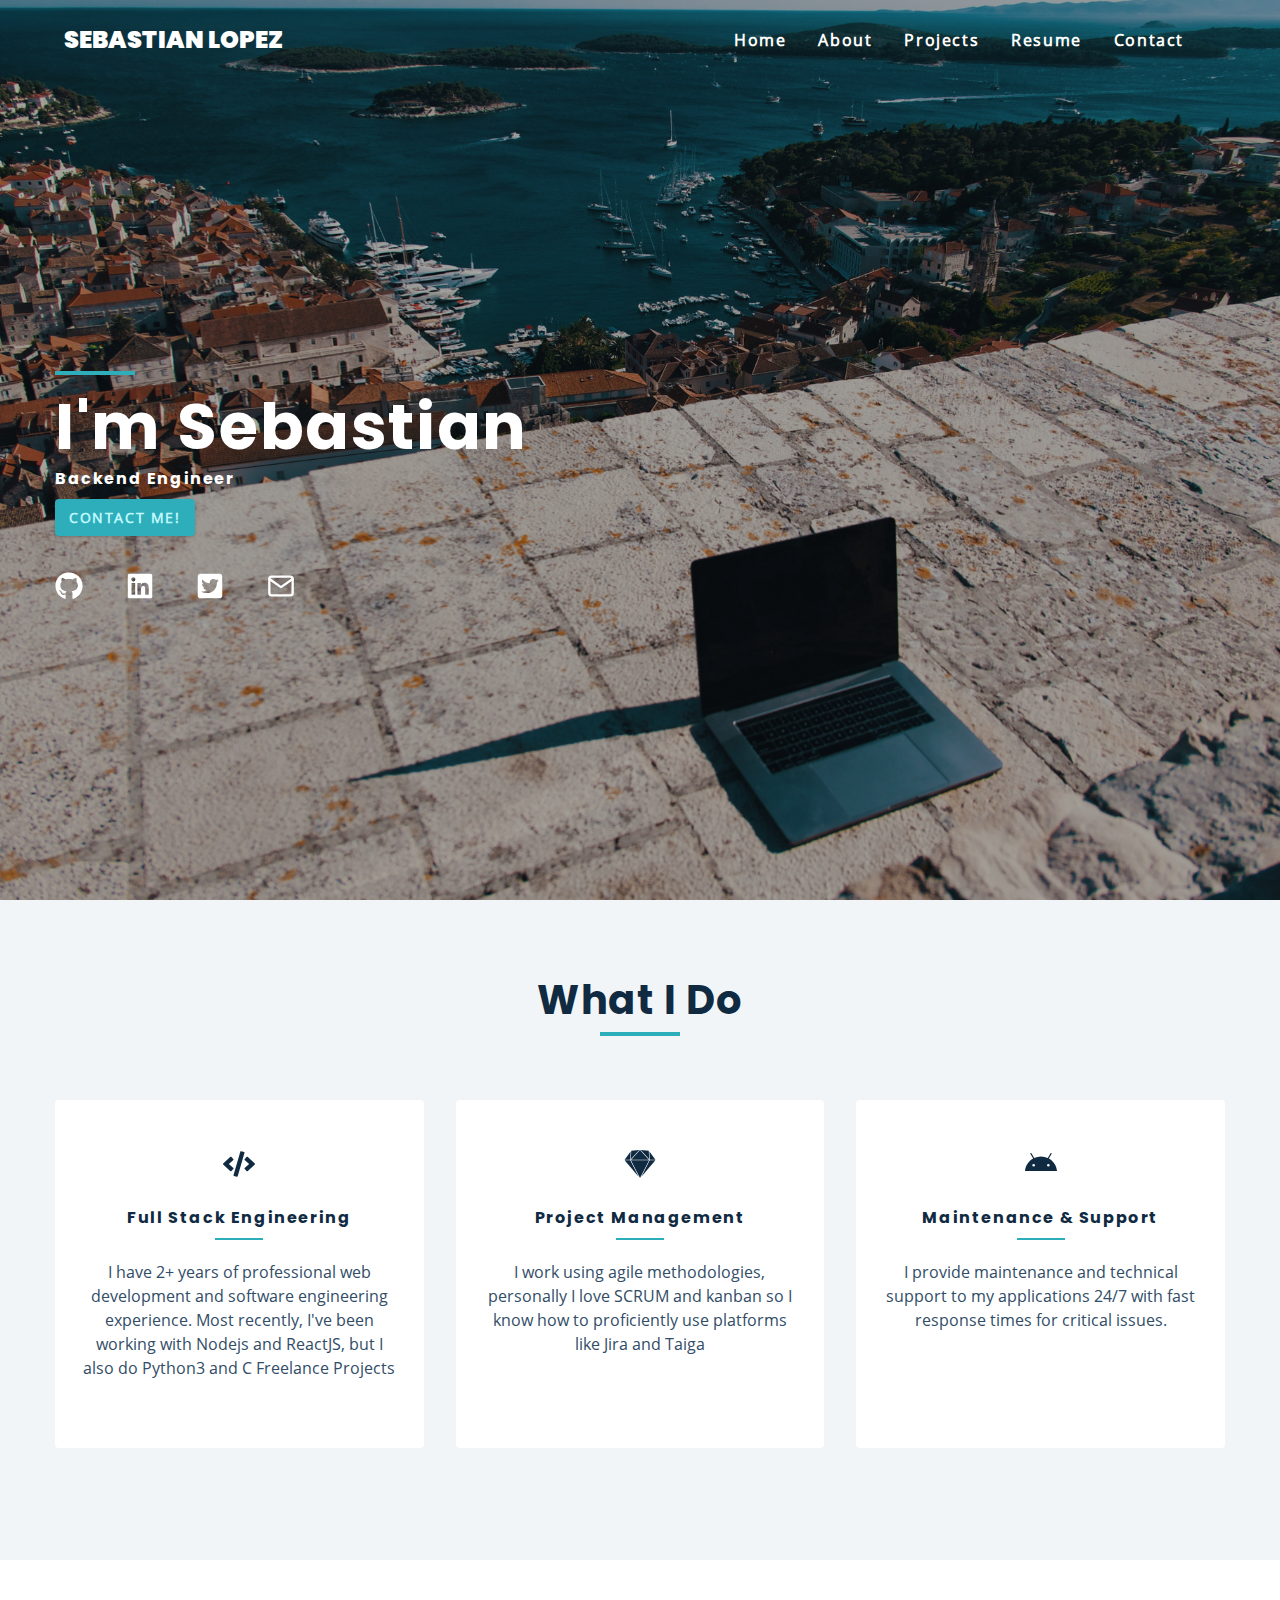
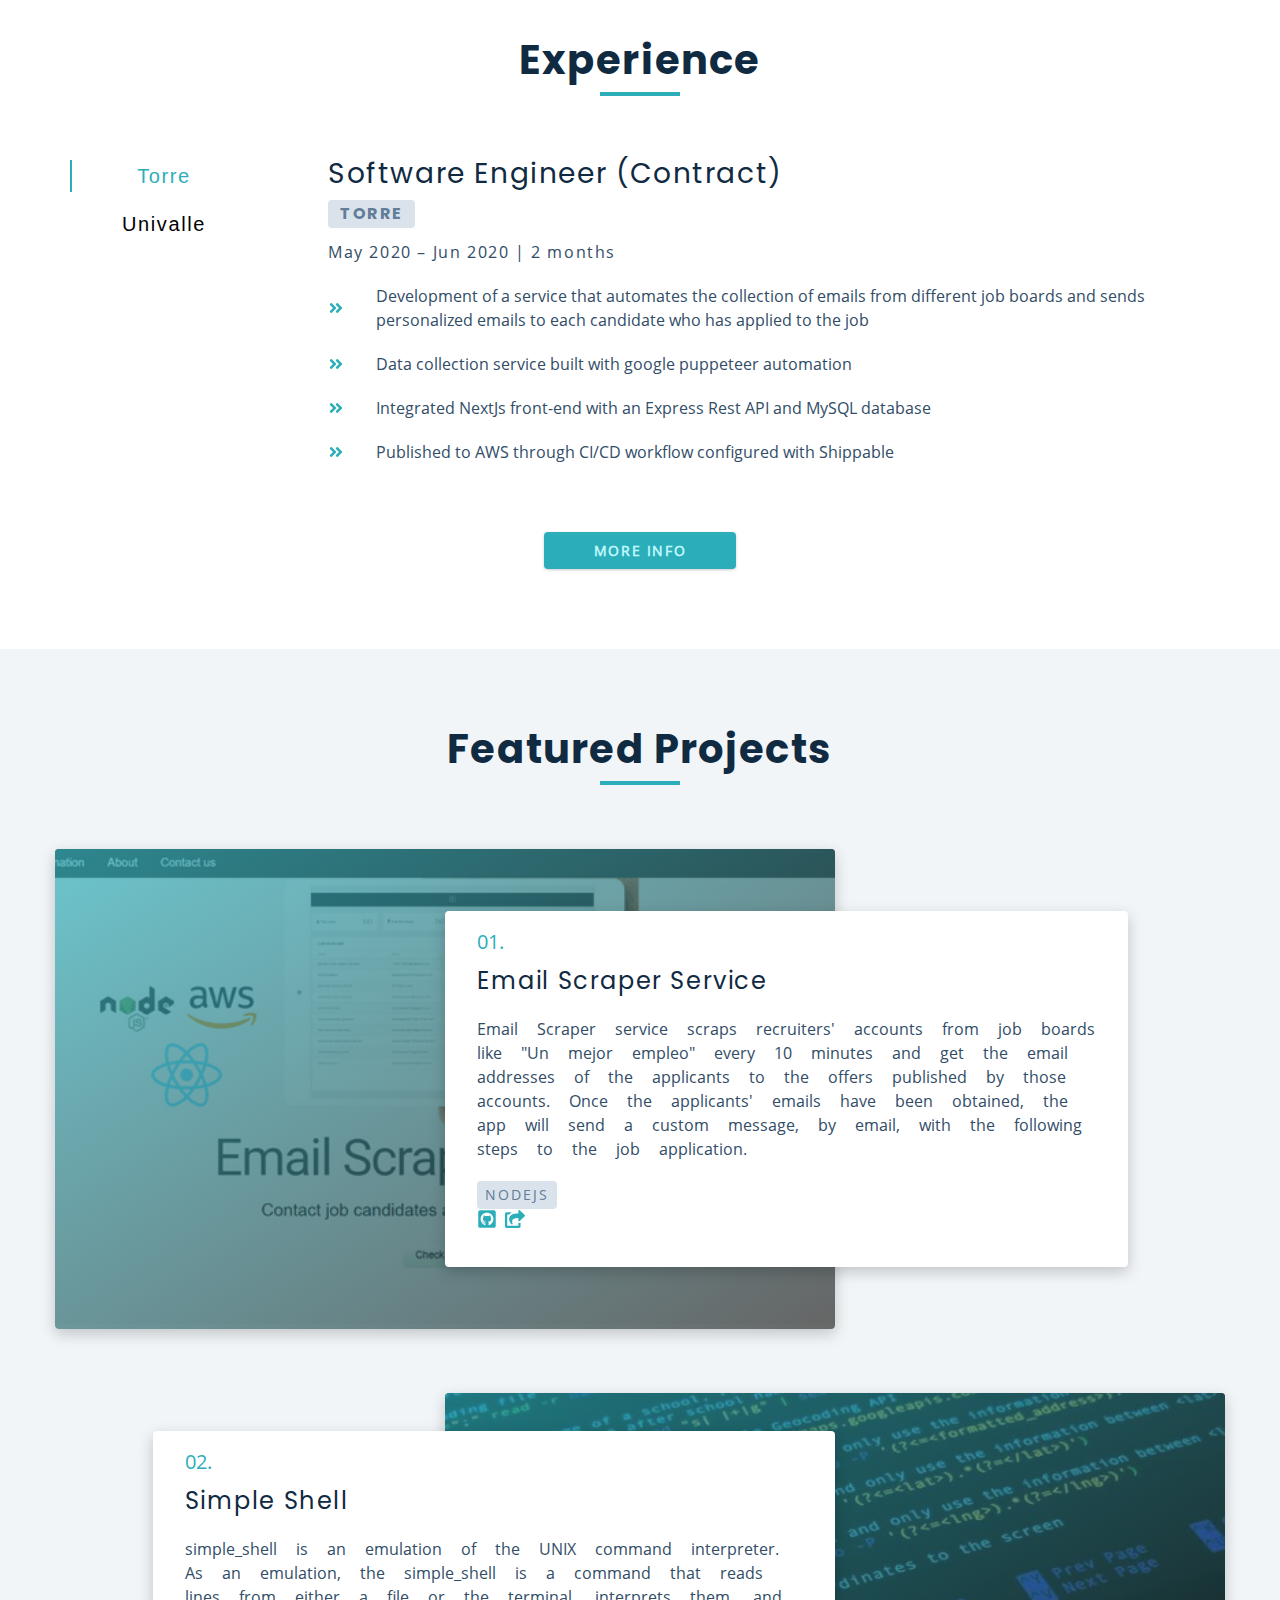
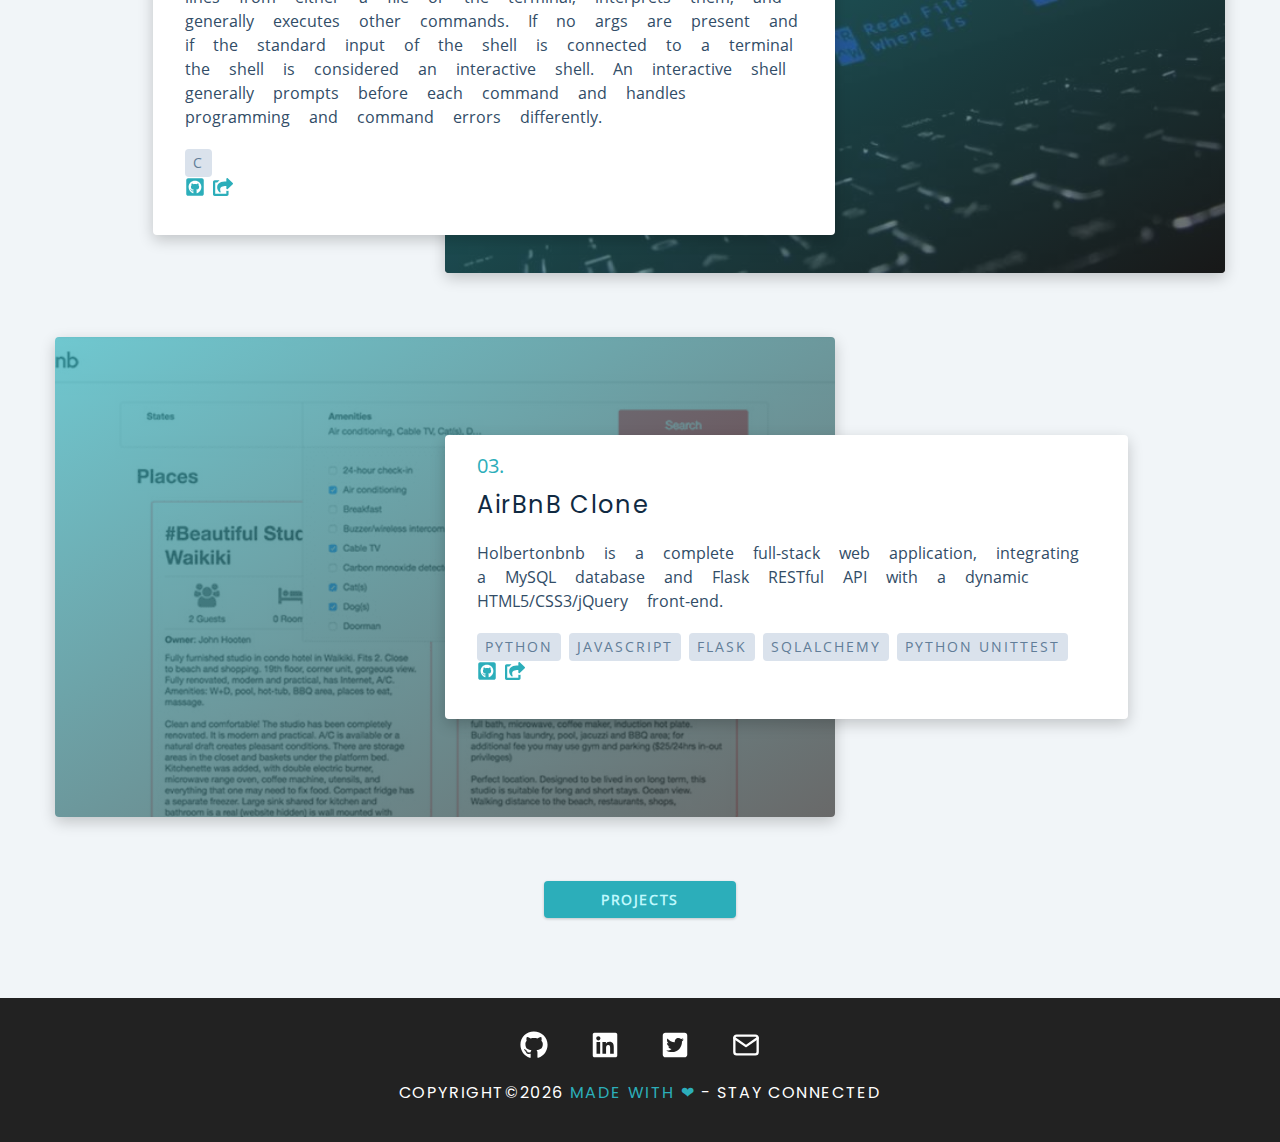
==== commit 995edbc5: "Updates" ====
--- a/index.html
+++ b/index.html
@@ -1,4 +1,4 @@
-<!DOCTYPE html><html lang="en"><head><meta charSet="utf-8"/><meta http-equiv="x-ua-compatible" content="ie=edge"/><meta name="viewport" content="width=device-width, initial-scale=1, shrink-to-fit=no"/><style data-href="/styles.3a00c752edc36fd9efd4.css">:root{--clr-primary-1:#044e53;--clr-primary-2:#0a6c75;--clr-primary-3:#0e7c86;--clr-primary-4:#149199;--clr-primary-5:#2caeba;--clr-primary-6:#37bcc8;--clr-primary-7:#52d1da;--clr-primary-8:#88ebf2;--clr-primary-9:#bff8fd;--clr-primary-10:#e0fcff;--clr-grey-1:#102a42;--clr-grey-3:#324d67;--clr-grey-4:#48647f;--clr-grey-5:#617d98;--clr-grey-8:#bcccdc;--clr-grey-9:#dae2ec;--clr-grey-10:#f1f5f8;--clr-green-dark:#1d9527;--clr-red-dark:#bb2525;--clr-red-light:#e66b6b;--clr-white:#fff;--ff-primary:"Poppins",sans-serif;--ff-secondary:"Open Sans",sans-serif;--transition:all 0.3s linear;--spacing:0.1rem;--radius:0.25rem;--light-shadow:0 5px 15px rgba(0,0,0,0.1);--dark-shadow:0 5px 15px rgba(0,0,0,0.2);--max-width:1170px;--fixed-width:700px}*,:after,:before{margin:0;padding:0;box-sizing:border-box}body{font-family:var(--ff-secondary);background:var(--clr-white);color:var(--clr-grey-1);line-height:1.5;font-size:.875rem;margin-top:5rem}ul{list-style-type:none}a{text-decoration:none}h1,h2,h3,h4{letter-spacing:var(--spacing);text-transform:capitalize;line-height:1.25;margin-bottom:.75rem;font-family:var(--ff-primary)}h1{font-size:3rem}h2{font-size:2rem}h3{font-size:1.25rem}h4{font-size:.875rem}p{margin-bottom:1.25rem;color:var(--clr-grey-3)}@media screen and (min-width:800px){h1{font-size:4rem}h2{font-size:2.5rem}h3{font-size:1.75rem}body,h4{font-size:1rem}h1,h2,h3,h4{line-height:1}}.btn{text-transform:uppercase;background:var(--clr-primary-5);color:var(--clr-primary-9);padding:.375rem .75rem;letter-spacing:var(--spacing);display:inline-block;font-weight:700;transition:var(--transition);font-size:.875rem;border:2px solid transparent;cursor:pointer;box-shadow:0 1px 3px rgba(0,0,0,.2);border-radius:var(--radius)}.btn:hover{color:var(--clr-primary-1);background:var(--clr-primary-8)}.center-btn{display:block;width:12rem;text-align:center;margin:3rem auto 0}.section{padding:5rem 0}.section-center{width:90vw;margin:0 auto;max-width:1170px}@media screen and (min-width:992px){.section-center{width:95vw}}.underline{width:5rem;height:.25rem;margin-bottom:1.25rem;background:var(--clr-primary-5);margin-left:auto;margin-right:auto}.section-title{margin-bottom:4rem;text-align:center}.bg-grey{background:var(--clr-grey-10)}.social-links{margin-top:2rem;width:15rem;display:flex;justify-content:space-between}.social-link{font-size:1.75rem;color:var(--clr-grey-1);transition:var(--transition)}.social-link:hover{color:var(--clr-primary-5)}.navbar{position:absolute;top:0;left:0;width:100%;height:5rem;display:flex;align-items:center;z-index:200;background:var(--clr-white)}.nav-center{width:90vw;max-width:1170px;margin:0 auto}.nav-header{display:flex;justify-content:space-between;align-items:center}.nav-header img{margin-bottom:.375rem}.toggle-btn{font-size:2rem;background:transparent;border-color:transparent;color:var(--clr-primary-5);cursor:pointer;transition:var(--transition)}.toggle-btn:hover{color:var(--clr-primary-2)}.nav-links{display:none}@media screen and (min-width:768px){.toggle-btn{display:none}.nav-links{display:flex;justify-content:flex-end}.nav-links li{margin-right:2rem}.nav-links a{text-transform:capitalize;color:var(--clr-grey-1);font-weight:700;letter-spacing:var(--spacing);transition:var(--transition);padding:.5rem 0}.nav-links a:hover{color:var(--clr-primary-5);box-shadow:0 2px var(--clr-primary-5)}.home-nav-links a{color:var(--clr-white)}.nav-center{display:grid;grid-template-columns:auto 1fr;align-items:center}}@media screen and (min-width:768px){.navbar{background:transparent}}.sidebar{background:var(--clr-grey-10);position:fixed;top:0;left:0;width:100%;height:100%;z-index:999;display:grid;place-items:center;opacity:0;transition:var(--transition);transform:translateX(-100%)}.show-sidebar{opacity:1;transform:translateX(0)}.sidebar-links li{opacity:0}.sidebar-links li a{display:block;text-align:center;text-transform:capitalize;color:var(--clr-grey-5);letter-spacing:var(--spacing);margin-bottom:.5rem;font-size:2rem;transition:var(--transition);border-radius:var(--radius)}.sidebar-links li a:hover{background:var(--clr-primary-9);color:var(--clr-primary-5)}.close-btn{position:absolute;right:4.75%;top:2.75%;font-size:2.5rem;background:transparent;border-color:transparent;color:var(--clr-red-dark);cursor:pointer}@media screen and (min-width:992px){.sidebar{transform:translateX(-100%)}}.sidebar-links li{animation:slideRight .5s ease-in-out .3s forwards}.sidebar-links li:first-of-type{animation-delay:.25s}.sidebar-links li:nth-of-type(2){animation-delay:.5s}.sidebar-links li:nth-of-type(3){animation-delay:.75s}.sidebar-links li:nth-of-type(4){animation-delay:1s}.sidebar-links li:nth-of-type(5){animation-delay:1.25s}@keyframes slideRight{0%{transform:translateX(-200px);opacity:0}to{transform:translateX(0);opacity:1}}.sidebar-icons li{opacity:0;animation:slideUp .5s ease-in-out .3s forwards}.sidebar-icons li:first-of-type{animation-delay:.25s}.sidebar-icons li:nth-of-type(2){animation-delay:.5s}.sidebar-icons li:nth-of-type(3){animation-delay:.75s}.sidebar-icons li:nth-of-type(4){animation-delay:1s}.sidebar-icons li:nth-of-type(5){animation-delay:1.25s}@keyframes slideUp{0%{transform:translateY(200px);opacity:0}to{transform:translateY(0);opacity:1}}.hero{background:var(--clr-primary-10);position:relative}.hero,.hero-background-img{margin-top:-5rem;padding-top:5rem;height:100vh}.hero-background-img{width:100%}.hero-center{height:100%;display:grid;align-items:center}.hero .underline{margin-bottom:.5rem;margin-left:0}.hero-info{background:transparent}.hero-img{display:none}.hero-info h1,.hero-info h4{color:var(--clr-white)}.hero-icons{justify-items:flex-start}.hero .btn{margin-top:1.25rem}.hero-info .social-link{color:#fff}.hero-info .social-link:hover{color:var(--clr-primary-5)}.hero-info .underline{margin-left:0}@media screen and (min-width:992px){.hero:before{content:"";position:absolute;top:0;left:65%;right:0;bottom:0;background:var(--clr-white)}.hero-center{grid-template-columns:repeat(12,1fr)}.hero h4{font-size:.85rem}.hero-info{grid-row:1/1;grid-column:1/span 8}.hero-img{display:block;grid-row:1/1;grid-column:6/-1}}@media screen and (min-width:1170px){.hero h4{font-size:1rem}.hero-info{grid-column:1/span 8}.hero h4{line-height:1}}.service{background:var(--clr-white);padding:3rem 1.5rem;margin-bottom:2rem;border-radius:var(--radius);text-align:center;transition:var(--transition)}.service-icon{font-size:2rem;margin-bottom:1.5rem}.service .underline{width:3rem;height:.12rem}.service .underline,.service p{transition:var(--transition)}.service:hover{background:var(--clr-primary-5)}.service:hover,.service:hover p{color:var(--clr-primary-9)}.service:hover .underline{background:var(--clr-primary-9)}@media screen and (min-width:676px){.services-center{display:grid;grid-template-columns:1fr 1fr;-webkit-column-gap:2rem;column-gap:2rem}}@media screen and (min-width:992px){.services-center{grid-template-columns:1fr 1fr 1fr}}.jobs-center{width:80vw;margin:0 auto;max-width:var(--max-width)}.btn-container{display:flex;flex-direction:row;justify-content:center;margin-bottom:4rem}.job-btn{background:transparent;border-color:transparent;text-transform:capitalize;font-size:1.25rem;letter-spacing:var(--spacing);margin:0 .5rem;transition:var(--transition);cursor:pointer;padding:.25rem 0;line-height:1}.active-btn,.job-btn:hover{color:var(--clr-primary-5);box-shadow:0 2px var(--clr-primary-5)}.job-info{min-height:300px}.job-info h3{font-weight:400}.job-info h4{text-transform:uppercase;color:var(--clr-grey-5);background:var(--clr-grey-9);display:inline-block;padding:.375rem .75rem;border-radius:var(--radius)}.job-date{letter-spacing:var(--spacing)}.job-desc{display:grid;grid-template-columns:auto 1fr;-webkit-column-gap:2rem;column-gap:2rem;align-items:center;margin-bottom:1.25rem}.job-desc p{margin-bottom:0;color:var(--clr-grey-3)}.job-icon{color:var(--clr-primary-5)}@media screen and (min-width:992px){.jobs-center{width:90vw;display:grid;grid-template-columns:200px 1fr;-webkit-column-gap:4rem;column-gap:4rem}.btn-container{flex-direction:column;justify-content:flex-start}.job-btn{margin-bottom:1rem}.active-btn,.job-btn:hover{box-shadow:-2px 0 var(--clr-primary-5)}}.projects{background:var(--clr-grey-10)}.project{display:grid;margin-bottom:4rem}.project-img{border-top-left-radius:var(--radius);border-top-right-radius:var(--radius);height:19rem;z-index:1}.project-img:after{content:"";position:absolute;top:0;left:0;width:100%;height:100%;background:linear-gradient(to bottom right,var(--clr-primary-5),#222);opacity:.68;transition:var(--transition)}.project:hover .project-img:after{opacity:0}.project-info{background:var(--clr-white);padding:1rem 2rem;border-bottom-left-radius:var(--radius);border-bottom-right-radius:var(--radius)}.project-number{display:inline-block;font-size:1.25rem;color:var(--clr-primary-5);margin-bottom:.75rem}.project-info h3{font-weight:500;margin-bottom:1.5rem;font-size:1.5rem}.project-desc{word-spacing:15px;color:var(--clr-grey-3)}.project-stack{margin-bottom:1rem}.about-stack span,.project-stack span{display:inline-block;background:var(--clr-grey-9);color:var(--clr-grey-5);margin-right:.5rem;padding:.25rem .5rem;border-radius:var(--radius);text-transform:uppercase;letter-spacing:2px;font-size:.85rem}.about-stack span{margin-top:.5rem}.project-icon{color:var(--clr-primary-5);font-size:1.25rem;margin-right:.5rem;transition:var(--transition)}.project-icon:hover{color:var(--clr-primary-1)}@media screen and (min-width:576px){.project-img{height:19rem}}@media screen and (min-width:768px){.project-img{height:22rem}}@media screen and (min-width:992px){.project{grid-template-columns:repeat(12,1fr);align-items:center}.project-img{grid-column:1/span 8;height:30rem}.project-img,.project-info{grid-row:1/1;border-radius:var(--radius);box-shadow:var(--dark-shadow)}.project-info{z-index:1;grid-column:5/12}.project:nth-of-type(2n) .project-img{grid-column:5/-1;grid-row:1/1}.project:nth-of-type(2n) .project-info{grid-column:2/span 7;grid-row:1/1;text-align:left}}.blog{display:block;margin-bottom:2rem;background:var(--clr-grey-10);border-radius:var(--radius);box-shadow:var(--light-shadow);transition:var(--transition)}.blog:hover{box-shadow:var(--dark-shadow);transform:scale(1.02)}.blog article{height:100%;display:grid;grid-template-rows:auto 1fr}.blog-card{display:grid;grid-template-rows:auto 1fr auto}.blog-img{border-top-left-radius:var(--radius);border-top-right-radius:var(--radius);height:15rem}.blog-card{padding:1.5rem 1rem}.blog-card h4{color:var(--clr-grey-1)}.blog-footer{display:flex;justify-content:space-between;align-items:center}.blog-footer p{margin-bottom:0;font-weight:700;color:var(--clr-grey-5)}.blog-footer p:first-of-type{display:inline-block;background:var(--clr-grey-9);color:var(--clr-grey-5);margin-right:.5rem;padding:.25rem .5rem;border-radius:var(--radius);text-transform:uppercase;letter-spacing:2px;font-size:.85rem}@media screen and (min-width:576px){.blogs-center{display:grid;grid-template-columns:repeat(auto-fill,minmax(368px,1fr));-webkit-column-gap:2rem;column-gap:2rem}.blog-img{height:17.5rem}}@media screen and (min-width:850px){.blog-img{height:13.75rem}}.footer{height:9rem;background:#222;text-align:center;display:grid;place-items:center}.footer h4{margin-top:.5rem;color:var(--clr-white);font-weight:400;text-transform:uppercase}.footer h4 span{color:var(--clr-primary-5)}.footer-links{margin:0 auto 1rem}.footer .social-link{color:var(--clr-white)}.footer .social-link:hover{color:var(--clr-primary-5)}.about-page,.blog-page,.blog-template,.contact-page,.error-page,.projects-page{background:var(--clr-grey-10);min-height:calc(100vh - 14rem)}.error-page{display:grid;place-items:center;background:var(--clr-primary-10);text-align:center}.error-page h1{text-transform:uppercase;color:var(--clr-primary-1);margin-bottom:2rem}.blog-page .blog{background:var(--clr-white)}.about-page{padding:7rem 0}.about-img{margin-bottom:2rem;height:25rem}.about-text .section-title{margin-bottom:2rem;text-align:left}.about-text .underline{margin-left:0;margin-right:0}.about-text p{line-height:2}.stack-container{width:30rem;display:grid;grid-template-columns:1fr 1fr 1fr;row-gap:.5rem}.stack-container span{text-transform:uppercase;display:flex;align-items:center;letter-spacing:1px;color:var(--clr-grey-4)}.stack-icon{color:var(--clr-primary-5);margin-right:.25rem;font-size:1rem}@media screen and (min-width:992px){.about-center{display:grid;grid-template-columns:repeat(12,1fr);align-items:center;-webkit-column-gap:4rem;column-gap:4rem}.about-img{grid-column:1/span 5;margin-bottom:0}.about-text{grid-column:6/-1}}.contact-page{display:grid;place-items:center;padding:5rem 0}.contact-form{background:var(--clr-white);border-radius:var(--radius);text-align:center;box-shadow:var(--light-shadow);transition:var(--transition);width:90vw;max-width:35rem}.contact-form:hover{box-shadow:var(--dark-shadow)}.contact-form h3{padding-top:1.25rem;color:var(--clr-grey-5)}.form-group{padding:1rem 1.5rem}.form-control{display:block;width:100%;padding:.75rem 1rem;border:none;margin-bottom:1.25rem;background:var(--clr-grey-10);border-radius:var(--radius);text-transform:uppercase;letter-spacing:var(--spacing)}.form-control::-webkit-input-placeholder{font-family:var(--ff-primary);color:var(--clr-grey-1);text-transform:uppercase;letter-spacing:var(--spacing)}.form-control:-ms-input-placeholder{font-family:var(--ff-primary);color:var(--clr-grey-1);text-transform:uppercase;letter-spacing:var(--spacing)}.form-control::-ms-input-placeholder{font-family:var(--ff-primary);color:var(--clr-grey-1);text-transform:uppercase;letter-spacing:var(--spacing)}.form-control::placeholder{font-family:var(--ff-primary);color:var(--clr-grey-1);text-transform:uppercase;letter-spacing:var(--spacing)}.submit-btn{display:block;width:100%;padding:1rem;border-bottom-left-radius:var(--radius);border-bottom-right-radius:var(--radius);border-top-right-radius:0;border-top-left-radius:0}.blog-template{padding:5rem 0}.blog-template h1,.blog-template h2{text-align:center}.blog-template ul{margin-top:2rem;display:inline-block}.blog-template ul li{background:var(--clr-grey-9);color:var(--clr-grey-5);padding:.5rem 1rem;margin:1rem 0;text-transform:uppercase}.blog-template blockquote{background:var(--clr-primary-9);border-radius:var(--radius);padding:1rem;line-height:2;color:var(--clr-primary-5);margin:2rem 0}.blog-template pre{background:#222;color:#ff0;overflow-x:scroll;padding:1rem 1.5rem;border-radius:var(--radius)}.blog-template img{width:15rem;height:15rem;margin:3rem 0}.gif{display:block;width:auto;height:300px;box-shadow:0 3px 5px rgba(67,166,153,.15),0 5px 16px rgba(67,166,153,.15);margin:.4125rem auto .825rem}.error-container{margin:5rem 0}.navbar-brand{text-transform:uppercase;font-weight:900;font-family:var(--ff-primary);font-size:1.5rem;cursor:pointer}.home-navbar-brand,.navbar-brand{color:var(--clr-grey-1)}@media screen and (min-width:768px){.home-navbar-brand{color:var(--clr-white)}}</style><meta name="generator" content="Gatsby 2.21.0"/><title data-react-helmet="true">Sebastian Lopez H | Sebastian Lopez H | Software Developer | Freelancer</title><meta data-react-helmet="true" name="description" content="Hire Professional Python &amp; NodeJs Developer. Building solutions for Back-end API&#x27;s"/><meta data-react-helmet="true" name="image" content="/twitter-img.png"/><meta data-react-helmet="true" name="twitter:card" content="summary_large_image"/><meta data-react-helmet="true" name="twitter:creator" content="@sebaslherrera"/><meta data-react-helmet="true" name="twitter:title" content="Sebastian Lopez H | Software Developer | Freelancer"/><meta data-react-helmet="true" name="twitter:description" content="This is FullStack Portfolio Site"/><meta data-react-helmet="true" name="twitter:image" content="https://sebaslherrera.github.io/twitter-img.png"/><meta data-react-helmet="true" property="og:site_name" content="Sebastian Lopez H | Software Developer | Freelancer"/><meta data-react-helmet="true" property="og:title" content="Sebastian Lopez H | Software Developer | Freelancer"/><meta data-react-helmet="true" property="og:description" content="Hire Professional Python &amp; NodeJs Developer. Building solutions for Back-end API&#x27;s"/><meta data-react-helmet="true" property="og:image" itemProp="image" content="https://sebaslherrera.github.io/twitter-img.png"/><meta data-react-helmet="true" property="og:type" content="website"/><link rel="sitemap" type="application/xml" href="/sitemap.xml"/><link rel="preload" as="font" type="font/woff2" crossorigin="anonymous" href="/google-fonts/s/opensans/v17/mem8YaGs126MiZpBA-UFVZ0b.woff2"/><link rel="preload" as="font" type="font/woff2" crossorigin="anonymous" href="/google-fonts/s/poppins/v12/pxiByp8kv8JHgFVrLBT5Z1xlFQ.woff2"/><link rel="preload" as="font" type="font/woff2" crossorigin="anonymous" href="/google-fonts/s/poppins/v12/pxiByp8kv8JHgFVrLCz7Z1xlFQ.woff2"/><link rel="preload" as="font" type="font/woff2" crossorigin="anonymous" href="/google-fonts/s/poppins/v12/pxiEyp8kv8JHgFVrJJfecg.woff2"/><link rel="preload" as="font" type="font/woff2" crossorigin="anonymous" href="/google-fonts/s/roboto/v20/KFOlCnqEu92Fr1MmWUlfBBc4.woff2"/><link rel="preload" as="font" type="font/woff2" crossorigin="anonymous" href="/google-fonts/s/roboto/v20/KFOmCnqEu92Fr1Mu4mxK.woff2"/><style type="text/css">@font-face{font-family:Roboto;font-style:normal;font-weight:400;src:local('Roboto'),local('Roboto-Regular'),url(/google-fonts/s/roboto/v20/KFOmCnqEu92Fr1Mu4mxK.woff2) format('woff2'),url(/google-fonts/s/roboto/v20/KFOmCnqEu92Fr1Mu4mxM.woff) format('woff');font-display: swap;}@font-face{font-family:Roboto;font-style:normal;font-weight:700;src:local('Roboto Bold'),local('Roboto-Bold'),url(/google-fonts/s/roboto/v20/KFOlCnqEu92Fr1MmWUlfBBc4.woff2) format('woff2'),url(/google-fonts/s/roboto/v20/KFOlCnqEu92Fr1MmWUlfBBc-.woff) format('woff');font-display: swap;}@font-face{font-family:'Open Sans';font-style:normal;font-weight:400;src:local('Open Sans Regular'),local('OpenSans-Regular'),url(/google-fonts/s/opensans/v17/mem8YaGs126MiZpBA-UFVZ0b.woff2) format('woff2'),url(/google-fonts/s/opensans/v17/mem8YaGs126MiZpBA-UFVZ0d.woff) format('woff');font-display: swap;}@font-face{font-family:Poppins;font-style:normal;font-weight:400;src:local('Poppins Regular'),local('Poppins-Regular'),url(/google-fonts/s/poppins/v12/pxiEyp8kv8JHgFVrJJfecg.woff2) format('woff2'),url(/google-fonts/s/poppins/v12/pxiEyp8kv8JHgFVrJJfedA.woff) format('woff');font-display: swap;}@font-face{font-family:Poppins;font-style:normal;font-weight:700;src:local('Poppins Bold'),local('Poppins-Bold'),url(/google-fonts/s/poppins/v12/pxiByp8kv8JHgFVrLCz7Z1xlFQ.woff2) format('woff2'),url(/google-fonts/s/poppins/v12/pxiByp8kv8JHgFVrLCz7Z1xlEw.woff) format('woff');font-display: swap;}@font-face{font-family:Poppins;font-style:normal;font-weight:900;src:local('Poppins Black'),local('Poppins-Black'),url(/google-fonts/s/poppins/v12/pxiByp8kv8JHgFVrLBT5Z1xlFQ.woff2) format('woff2'),url(/google-fonts/s/poppins/v12/pxiByp8kv8JHgFVrLBT5Z1xlEw.woff) format('woff');font-display: swap;}</style><link as="script" rel="preload" href="/webpack-runtime-473007eaf3090114ab64.js"/><link as="script" rel="preload" href="/framework-765e22598f156804c016.js"/><link as="script" rel="preload" href="/styles-5379f07abcd59a0e64bf.js"/><link as="script" rel="preload" href="/app-b2d4c9e0b2dad35f75f6.js"/><link as="script" rel="preload" href="/1bfc9850-d7630b056e1758785a17.js"/><link as="script" rel="preload" href="/5e2a4920-94d1cac3004333fbb11f.js"/><link as="script" rel="preload" href="/605a5af4c377639698e51fcc98960cf3a4b9e340-a049a29ee905fdd71935.js"/><link as="script" rel="preload" href="/46187a1112b3879093805b73285fa8251e7ab0de-d8a50636be5b2b15754f.js"/><link as="script" rel="preload" href="/component---src-pages-index-js-c50334c38710cadff1dc.js"/><link as="fetch" rel="preload" href="/page-data/index/page-data.json" crossorigin="anonymous"/><link as="fetch" rel="preload" href="/page-data/app-data.json" crossorigin="anonymous"/></head><body><div id="___gatsby"><div style="outline:none" tabindex="-1" id="gatsby-focus-wrapper"><nav class="navbar"><div class="nav-center"><div class="nav-header"><a aria-current="page" class="navbar-brand" href="/">Sebastian Lopez</a><button type="button" class="toggle-btn"><svg stroke="currentColor" fill="currentColor" stroke-width="0" viewBox="0 0 448 512" height="1em" width="1em" xmlns="http://www.w3.org/2000/svg"><path d="M16 224h416a16 16 0 0 0 16-16v-32a16 16 0 0 0-16-16H16a16 16 0 0 0-16 16v32a16 16 0 0 0 16 16zm416 192H16a16 16 0 0 0-16 16v32a16 16 0 0 0 16 16h416a16 16 0 0 0 16-16v-32a16 16 0 0 0-16-16zm3.17-384H172.83A12.82 12.82 0 0 0 160 44.83v38.34A12.82 12.82 0 0 0 172.83 96h262.34A12.82 12.82 0 0 0 448 83.17V44.83A12.82 12.82 0 0 0 435.17 32zm0 256H172.83A12.82 12.82 0 0 0 160 300.83v38.34A12.82 12.82 0 0 0 172.83 352h262.34A12.82 12.82 0 0 0 448 339.17v-38.34A12.82 12.82 0 0 0 435.17 288z"></path></svg></button></div><ul class="page-links nav-links"><li><a aria-current="page" class="" href="/">home</a></li><li><a href="/about/">about</a></li><li><a href="/projects/">projects</a></li><li><a href="/contact/">contact</a></li></ul></div></nav><aside class="sidebar "><button class="close-btn"><svg stroke="currentColor" fill="currentColor" stroke-width="0" viewBox="0 0 352 512" height="1em" width="1em" xmlns="http://www.w3.org/2000/svg"><path d="M242.72 256l100.07-100.07c12.28-12.28 12.28-32.19 0-44.48l-22.24-22.24c-12.28-12.28-32.19-12.28-44.48 0L176 189.28 75.93 89.21c-12.28-12.28-32.19-12.28-44.48 0L9.21 111.45c-12.28 12.28-12.28 32.19 0 44.48L109.28 256 9.21 356.07c-12.28 12.28-12.28 32.19 0 44.48l22.24 22.24c12.28 12.28 32.2 12.28 44.48 0L176 322.72l100.07 100.07c12.28 12.28 32.2 12.28 44.48 0l22.24-22.24c12.28-12.28 12.28-32.19 0-44.48L242.72 256z"></path></svg></button><div class="side-container"><ul class="page-links "><li><a aria-current="page" class="" href="/">home</a></li><li><a href="/about/">about</a></li><li><a href="/projects/">projects</a></li><li><a href="/contact/">contact</a></li></ul><ul class="social-links "><li><a href="https://github.com/sebaslherrera" class="social-link" target="_blank" rel="noopener noreferrer"><svg stroke="currentColor" fill="currentColor" stroke-width="0" viewBox="0 0 496 512" class="social-icon" height="1em" width="1em" xmlns="http://www.w3.org/2000/svg"><path d="M165.9 397.4c0 2-2.3 3.6-5.2 3.6-3.3.3-5.6-1.3-5.6-3.6 0-2 2.3-3.6 5.2-3.6 3-.3 5.6 1.3 5.6 3.6zm-31.1-4.5c-.7 2 1.3 4.3 4.3 4.9 2.6 1 5.6 0 6.2-2s-1.3-4.3-4.3-5.2c-2.6-.7-5.5.3-6.2 2.3zm44.2-1.7c-2.9.7-4.9 2.6-4.6 4.9.3 2 2.9 3.3 5.9 2.6 2.9-.7 4.9-2.6 4.6-4.6-.3-1.9-3-3.2-5.9-2.9zM244.8 8C106.1 8 0 113.3 0 252c0 110.9 69.8 205.8 169.5 239.2 12.8 2.3 17.3-5.6 17.3-12.1 0-6.2-.3-40.4-.3-61.4 0 0-70 15-84.7-29.8 0 0-11.4-29.1-27.8-36.6 0 0-22.9-15.7 1.6-15.4 0 0 24.9 2 38.6 25.8 21.9 38.6 58.6 27.5 72.9 20.9 2.3-16 8.8-27.1 16-33.7-55.9-6.2-112.3-14.3-112.3-110.5 0-27.5 7.6-41.3 23.6-58.9-2.6-6.5-11.1-33.3 2.6-67.9 20.9-6.5 69 27 69 27 20-5.6 41.5-8.5 62.8-8.5s42.8 2.9 62.8 8.5c0 0 48.1-33.6 69-27 13.7 34.7 5.2 61.4 2.6 67.9 16 17.7 25.8 31.5 25.8 58.9 0 96.5-58.9 104.2-114.8 110.5 9.2 7.9 17 22.9 17 46.4 0 33.7-.3 75.4-.3 83.6 0 6.5 4.6 14.4 17.3 12.1C428.2 457.8 496 362.9 496 252 496 113.3 383.5 8 244.8 8zM97.2 352.9c-1.3 1-1 3.3.7 5.2 1.6 1.6 3.9 2.3 5.2 1 1.3-1 1-3.3-.7-5.2-1.6-1.6-3.9-2.3-5.2-1zm-10.8-8.1c-.7 1.3.3 2.9 2.3 3.9 1.6 1 3.6.7 4.3-.7.7-1.3-.3-2.9-2.3-3.9-2-.6-3.6-.3-4.3.7zm32.4 35.6c-1.6 1.3-1 4.3 1.3 6.2 2.3 2.3 5.2 2.6 6.5 1 1.3-1.3.7-4.3-1.3-6.2-2.2-2.3-5.2-2.6-6.5-1zm-11.4-14.7c-1.6 1-1.6 3.6 0 5.9 1.6 2.3 4.3 3.3 5.6 2.3 1.6-1.3 1.6-3.9 0-6.2-1.4-2.3-4-3.3-5.6-2z"></path></svg></a></li><li><a href="https://www.linkedin.com/in/sebaslherrera/" class="social-link" target="_blank" rel="noopener noreferrer"><svg stroke="currentColor" fill="currentColor" stroke-width="0" viewBox="0 0 448 512" class="social-icon" height="1em" width="1em" xmlns="http://www.w3.org/2000/svg"><path d="M416 32H31.9C14.3 32 0 46.5 0 64.3v383.4C0 465.5 14.3 480 31.9 480H416c17.6 0 32-14.5 32-32.3V64.3c0-17.8-14.4-32.3-32-32.3zM135.4 416H69V202.2h66.5V416zm-33.2-243c-21.3 0-38.5-17.3-38.5-38.5S80.9 96 102.2 96c21.2 0 38.5 17.3 38.5 38.5 0 21.3-17.2 38.5-38.5 38.5zm282.1 243h-66.4V312c0-24.8-.5-56.7-34.5-56.7-34.6 0-39.9 27-39.9 54.9V416h-66.4V202.2h63.7v29.2h.9c8.9-16.8 30.6-34.5 62.9-34.5 67.2 0 79.7 44.3 79.7 101.9V416z"></path></svg></a></li><li><a href="https://twitter.com/sebaslherrera" class="social-link" target="_blank" rel="noopener noreferrer"><svg stroke="currentColor" fill="currentColor" stroke-width="0" viewBox="0 0 448 512" class="social-icon" height="1em" width="1em" xmlns="http://www.w3.org/2000/svg"><path d="M400 32H48C21.5 32 0 53.5 0 80v352c0 26.5 21.5 48 48 48h352c26.5 0 48-21.5 48-48V80c0-26.5-21.5-48-48-48zm-48.9 158.8c.2 2.8.2 5.7.2 8.5 0 86.7-66 186.6-186.6 186.6-37.2 0-71.7-10.8-100.7-29.4 5.3.6 10.4.8 15.8.8 30.7 0 58.9-10.4 81.4-28-28.8-.6-53-19.5-61.3-45.5 10.1 1.5 19.2 1.5 29.6-1.2-30-6.1-52.5-32.5-52.5-64.4v-.8c8.7 4.9 18.9 7.9 29.6 8.3a65.447 65.447 0 0 1-29.2-54.6c0-12.2 3.2-23.4 8.9-33.1 32.3 39.8 80.8 65.8 135.2 68.6-9.3-44.5 24-80.6 64-80.6 18.9 0 35.9 7.9 47.9 20.7 14.8-2.8 29-8.3 41.6-15.8-4.9 15.2-15.2 28-28.8 36.1 13.2-1.4 26-5.1 37.8-10.2-8.9 13.1-20.1 24.7-32.9 34z"></path></svg></a></li><li><a href="mailto:sebaslhdev@gmail.com" class="social-link" target="_blank" rel="noopener noreferrer"><svg stroke="currentColor" fill="none" stroke-width="2" viewBox="0 0 24 24" stroke-linecap="round" stroke-linejoin="round" class="social-icon" height="1em" width="1em" xmlns="http://www.w3.org/2000/svg"><path d="M4 4h16c1.1 0 2 .9 2 2v12c0 1.1-.9 2-2 2H4c-1.1 0-2-.9-2-2V6c0-1.1.9-2 2-2z"></path><polyline points="22,6 12,13 2,6"></polyline></svg></a></li></ul></div></aside><header><section class="sc-AxjAm bcMPWx" style="background-position:center;background-repeat:no-repeat;background-size:cover;position:relative;opacity:0.99"><style>
+<!DOCTYPE html><html lang="en"><head><meta charSet="utf-8"/><meta http-equiv="x-ua-compatible" content="ie=edge"/><meta name="viewport" content="width=device-width, initial-scale=1, shrink-to-fit=no"/><style data-href="/styles.3a00c752edc36fd9efd4.css">:root{--clr-primary-1:#044e53;--clr-primary-2:#0a6c75;--clr-primary-3:#0e7c86;--clr-primary-4:#149199;--clr-primary-5:#2caeba;--clr-primary-6:#37bcc8;--clr-primary-7:#52d1da;--clr-primary-8:#88ebf2;--clr-primary-9:#bff8fd;--clr-primary-10:#e0fcff;--clr-grey-1:#102a42;--clr-grey-3:#324d67;--clr-grey-4:#48647f;--clr-grey-5:#617d98;--clr-grey-8:#bcccdc;--clr-grey-9:#dae2ec;--clr-grey-10:#f1f5f8;--clr-green-dark:#1d9527;--clr-red-dark:#bb2525;--clr-red-light:#e66b6b;--clr-white:#fff;--ff-primary:"Poppins",sans-serif;--ff-secondary:"Open Sans",sans-serif;--transition:all 0.3s linear;--spacing:0.1rem;--radius:0.25rem;--light-shadow:0 5px 15px rgba(0,0,0,0.1);--dark-shadow:0 5px 15px rgba(0,0,0,0.2);--max-width:1170px;--fixed-width:700px}*,:after,:before{margin:0;padding:0;box-sizing:border-box}body{font-family:var(--ff-secondary);background:var(--clr-white);color:var(--clr-grey-1);line-height:1.5;font-size:.875rem;margin-top:5rem}ul{list-style-type:none}a{text-decoration:none}h1,h2,h3,h4{letter-spacing:var(--spacing);text-transform:capitalize;line-height:1.25;margin-bottom:.75rem;font-family:var(--ff-primary)}h1{font-size:3rem}h2{font-size:2rem}h3{font-size:1.25rem}h4{font-size:.875rem}p{margin-bottom:1.25rem;color:var(--clr-grey-3)}@media screen and (min-width:800px){h1{font-size:4rem}h2{font-size:2.5rem}h3{font-size:1.75rem}body,h4{font-size:1rem}h1,h2,h3,h4{line-height:1}}.btn{text-transform:uppercase;background:var(--clr-primary-5);color:var(--clr-primary-9);padding:.375rem .75rem;letter-spacing:var(--spacing);display:inline-block;font-weight:700;transition:var(--transition);font-size:.875rem;border:2px solid transparent;cursor:pointer;box-shadow:0 1px 3px rgba(0,0,0,.2);border-radius:var(--radius)}.btn:hover{color:var(--clr-primary-1);background:var(--clr-primary-8)}.center-btn{display:block;width:12rem;text-align:center;margin:3rem auto 0}.section{padding:5rem 0}.section-center{width:90vw;margin:0 auto;max-width:1170px}@media screen and (min-width:992px){.section-center{width:95vw}}.underline{width:5rem;height:.25rem;margin-bottom:1.25rem;background:var(--clr-primary-5);margin-left:auto;margin-right:auto}.section-title{margin-bottom:4rem;text-align:center}.bg-grey{background:var(--clr-grey-10)}.social-links{margin-top:2rem;width:15rem;display:flex;justify-content:space-between}.social-link{font-size:1.75rem;color:var(--clr-grey-1);transition:var(--transition)}.social-link:hover{color:var(--clr-primary-5)}.navbar{position:absolute;top:0;left:0;width:100%;height:5rem;display:flex;align-items:center;z-index:200;background:var(--clr-white)}.nav-center{width:90vw;max-width:1170px;margin:0 auto}.nav-header{display:flex;justify-content:space-between;align-items:center}.nav-header img{margin-bottom:.375rem}.toggle-btn{font-size:2rem;background:transparent;border-color:transparent;color:var(--clr-primary-5);cursor:pointer;transition:var(--transition)}.toggle-btn:hover{color:var(--clr-primary-2)}.nav-links{display:none}@media screen and (min-width:768px){.toggle-btn{display:none}.nav-links{display:flex;justify-content:flex-end}.nav-links li{margin-right:2rem}.nav-links a{text-transform:capitalize;color:var(--clr-grey-1);font-weight:700;letter-spacing:var(--spacing);transition:var(--transition);padding:.5rem 0}.nav-links a:hover{color:var(--clr-primary-5);box-shadow:0 2px var(--clr-primary-5)}.home-nav-links a{color:var(--clr-white)}.nav-center{display:grid;grid-template-columns:auto 1fr;align-items:center}}@media screen and (min-width:768px){.navbar{background:transparent}}.sidebar{background:var(--clr-grey-10);position:fixed;top:0;left:0;width:100%;height:100%;z-index:999;display:grid;place-items:center;opacity:0;transition:var(--transition);transform:translateX(-100%)}.show-sidebar{opacity:1;transform:translateX(0)}.sidebar-links li{opacity:0}.sidebar-links li a{display:block;text-align:center;text-transform:capitalize;color:var(--clr-grey-5);letter-spacing:var(--spacing);margin-bottom:.5rem;font-size:2rem;transition:var(--transition);border-radius:var(--radius)}.sidebar-links li a:hover{background:var(--clr-primary-9);color:var(--clr-primary-5)}.close-btn{position:absolute;right:4.75%;top:2.75%;font-size:2.5rem;background:transparent;border-color:transparent;color:var(--clr-red-dark);cursor:pointer}@media screen and (min-width:992px){.sidebar{transform:translateX(-100%)}}.sidebar-links li{animation:slideRight .5s ease-in-out .3s forwards}.sidebar-links li:first-of-type{animation-delay:.25s}.sidebar-links li:nth-of-type(2){animation-delay:.5s}.sidebar-links li:nth-of-type(3){animation-delay:.75s}.sidebar-links li:nth-of-type(4){animation-delay:1s}.sidebar-links li:nth-of-type(5){animation-delay:1.25s}@keyframes slideRight{0%{transform:translateX(-200px);opacity:0}to{transform:translateX(0);opacity:1}}.sidebar-icons li{opacity:0;animation:slideUp .5s ease-in-out .3s forwards}.sidebar-icons li:first-of-type{animation-delay:.25s}.sidebar-icons li:nth-of-type(2){animation-delay:.5s}.sidebar-icons li:nth-of-type(3){animation-delay:.75s}.sidebar-icons li:nth-of-type(4){animation-delay:1s}.sidebar-icons li:nth-of-type(5){animation-delay:1.25s}@keyframes slideUp{0%{transform:translateY(200px);opacity:0}to{transform:translateY(0);opacity:1}}.hero{background:var(--clr-primary-10);position:relative}.hero,.hero-background-img{margin-top:-5rem;padding-top:5rem;height:100vh}.hero-background-img{width:100%}.hero-center{height:100%;display:grid;align-items:center}.hero .underline{margin-bottom:.5rem;margin-left:0}.hero-info{background:transparent}.hero-img{display:none}.hero-info h1,.hero-info h4{color:var(--clr-white)}.hero-icons{justify-items:flex-start}.hero .btn{margin-top:1.25rem}.hero-info .social-link{color:#fff}.hero-info .social-link:hover{color:var(--clr-primary-5)}.hero-info .underline{margin-left:0}@media screen and (min-width:992px){.hero:before{content:"";position:absolute;top:0;left:65%;right:0;bottom:0;background:var(--clr-white)}.hero-center{grid-template-columns:repeat(12,1fr)}.hero h4{font-size:.85rem}.hero-info{grid-row:1/1;grid-column:1/span 8}.hero-img{display:block;grid-row:1/1;grid-column:6/-1}}@media screen and (min-width:1170px){.hero h4{font-size:1rem}.hero-info{grid-column:1/span 8}.hero h4{line-height:1}}.service{background:var(--clr-white);padding:3rem 1.5rem;margin-bottom:2rem;border-radius:var(--radius);text-align:center;transition:var(--transition)}.service-icon{font-size:2rem;margin-bottom:1.5rem}.service .underline{width:3rem;height:.12rem}.service .underline,.service p{transition:var(--transition)}.service:hover{background:var(--clr-primary-5)}.service:hover,.service:hover p{color:var(--clr-primary-9)}.service:hover .underline{background:var(--clr-primary-9)}@media screen and (min-width:676px){.services-center{display:grid;grid-template-columns:1fr 1fr;-webkit-column-gap:2rem;column-gap:2rem}}@media screen and (min-width:992px){.services-center{grid-template-columns:1fr 1fr 1fr}}.jobs-center{width:80vw;margin:0 auto;max-width:var(--max-width)}.btn-container{display:flex;flex-direction:row;justify-content:center;margin-bottom:4rem}.job-btn{background:transparent;border-color:transparent;text-transform:capitalize;font-size:1.25rem;letter-spacing:var(--spacing);margin:0 .5rem;transition:var(--transition);cursor:pointer;padding:.25rem 0;line-height:1}.active-btn,.job-btn:hover{color:var(--clr-primary-5);box-shadow:0 2px var(--clr-primary-5)}.job-info{min-height:300px}.job-info h3{font-weight:400}.job-info h4{text-transform:uppercase;color:var(--clr-grey-5);background:var(--clr-grey-9);display:inline-block;padding:.375rem .75rem;border-radius:var(--radius)}.job-date{letter-spacing:var(--spacing)}.job-desc{display:grid;grid-template-columns:auto 1fr;-webkit-column-gap:2rem;column-gap:2rem;align-items:center;margin-bottom:1.25rem}.job-desc p{margin-bottom:0;color:var(--clr-grey-3)}.job-icon{color:var(--clr-primary-5)}@media screen and (min-width:992px){.jobs-center{width:90vw;display:grid;grid-template-columns:200px 1fr;-webkit-column-gap:4rem;column-gap:4rem}.btn-container{flex-direction:column;justify-content:flex-start}.job-btn{margin-bottom:1rem}.active-btn,.job-btn:hover{box-shadow:-2px 0 var(--clr-primary-5)}}.projects{background:var(--clr-grey-10)}.project{display:grid;margin-bottom:4rem}.project-img{border-top-left-radius:var(--radius);border-top-right-radius:var(--radius);height:19rem;z-index:1}.project-img:after{content:"";position:absolute;top:0;left:0;width:100%;height:100%;background:linear-gradient(to bottom right,var(--clr-primary-5),#222);opacity:.68;transition:var(--transition)}.project:hover .project-img:after{opacity:0}.project-info{background:var(--clr-white);padding:1rem 2rem;border-bottom-left-radius:var(--radius);border-bottom-right-radius:var(--radius)}.project-number{display:inline-block;font-size:1.25rem;color:var(--clr-primary-5);margin-bottom:.75rem}.project-info h3{font-weight:500;margin-bottom:1.5rem;font-size:1.5rem}.project-desc{word-spacing:15px;color:var(--clr-grey-3)}.project-stack{margin-bottom:1rem}.about-stack span,.project-stack span{display:inline-block;background:var(--clr-grey-9);color:var(--clr-grey-5);margin-right:.5rem;padding:.25rem .5rem;border-radius:var(--radius);text-transform:uppercase;letter-spacing:2px;font-size:.85rem}.about-stack span{margin-top:.5rem}.project-icon{color:var(--clr-primary-5);font-size:1.25rem;margin-right:.5rem;transition:var(--transition)}.project-icon:hover{color:var(--clr-primary-1)}@media screen and (min-width:576px){.project-img{height:19rem}}@media screen and (min-width:768px){.project-img{height:22rem}}@media screen and (min-width:992px){.project{grid-template-columns:repeat(12,1fr);align-items:center}.project-img{grid-column:1/span 8;height:30rem}.project-img,.project-info{grid-row:1/1;border-radius:var(--radius);box-shadow:var(--dark-shadow)}.project-info{z-index:1;grid-column:5/12}.project:nth-of-type(2n) .project-img{grid-column:5/-1;grid-row:1/1}.project:nth-of-type(2n) .project-info{grid-column:2/span 7;grid-row:1/1;text-align:left}}.blog{display:block;margin-bottom:2rem;background:var(--clr-grey-10);border-radius:var(--radius);box-shadow:var(--light-shadow);transition:var(--transition)}.blog:hover{box-shadow:var(--dark-shadow);transform:scale(1.02)}.blog article{height:100%;display:grid;grid-template-rows:auto 1fr}.blog-card{display:grid;grid-template-rows:auto 1fr auto}.blog-img{border-top-left-radius:var(--radius);border-top-right-radius:var(--radius);height:15rem}.blog-card{padding:1.5rem 1rem}.blog-card h4{color:var(--clr-grey-1)}.blog-footer{display:flex;justify-content:space-between;align-items:center}.blog-footer p{margin-bottom:0;font-weight:700;color:var(--clr-grey-5)}.blog-footer p:first-of-type{display:inline-block;background:var(--clr-grey-9);color:var(--clr-grey-5);margin-right:.5rem;padding:.25rem .5rem;border-radius:var(--radius);text-transform:uppercase;letter-spacing:2px;font-size:.85rem}@media screen and (min-width:576px){.blogs-center{display:grid;grid-template-columns:repeat(auto-fill,minmax(368px,1fr));-webkit-column-gap:2rem;column-gap:2rem}.blog-img{height:17.5rem}}@media screen and (min-width:850px){.blog-img{height:13.75rem}}.footer{height:9rem;background:#222;text-align:center;display:grid;place-items:center}.footer h4{margin-top:.5rem;color:var(--clr-white);font-weight:400;text-transform:uppercase}.footer h4 span{color:var(--clr-primary-5)}.footer-links{margin:0 auto 1rem}.footer .social-link{color:var(--clr-white)}.footer .social-link:hover{color:var(--clr-primary-5)}.about-page,.blog-page,.blog-template,.contact-page,.error-page,.projects-page{background:var(--clr-grey-10);min-height:calc(100vh - 14rem)}.error-page{display:grid;place-items:center;background:var(--clr-primary-10);text-align:center}.error-page h1{text-transform:uppercase;color:var(--clr-primary-1);margin-bottom:2rem}.blog-page .blog{background:var(--clr-white)}.about-page{padding:7rem 0}.about-img{margin-bottom:2rem;height:25rem}.about-text .section-title{margin-bottom:2rem;text-align:left}.about-text .underline{margin-left:0;margin-right:0}.about-text p{line-height:2}.stack-container{width:30rem;display:grid;grid-template-columns:1fr 1fr 1fr;row-gap:.5rem}.stack-container span{text-transform:uppercase;display:flex;align-items:center;letter-spacing:1px;color:var(--clr-grey-4)}.stack-icon{color:var(--clr-primary-5);margin-right:.25rem;font-size:1rem}@media screen and (min-width:992px){.about-center{display:grid;grid-template-columns:repeat(12,1fr);align-items:center;-webkit-column-gap:4rem;column-gap:4rem}.about-img{grid-column:1/span 5;margin-bottom:0}.about-text{grid-column:6/-1}}.contact-page{display:grid;place-items:center;padding:5rem 0}.contact-form{background:var(--clr-white);border-radius:var(--radius);text-align:center;box-shadow:var(--light-shadow);transition:var(--transition);width:90vw;max-width:35rem}.contact-form:hover{box-shadow:var(--dark-shadow)}.contact-form h3{padding-top:1.25rem;color:var(--clr-grey-5)}.form-group{padding:1rem 1.5rem}.form-control{display:block;width:100%;padding:.75rem 1rem;border:none;margin-bottom:1.25rem;background:var(--clr-grey-10);border-radius:var(--radius);text-transform:uppercase;letter-spacing:var(--spacing)}.form-control::-webkit-input-placeholder{font-family:var(--ff-primary);color:var(--clr-grey-1);text-transform:uppercase;letter-spacing:var(--spacing)}.form-control:-ms-input-placeholder{font-family:var(--ff-primary);color:var(--clr-grey-1);text-transform:uppercase;letter-spacing:var(--spacing)}.form-control::-ms-input-placeholder{font-family:var(--ff-primary);color:var(--clr-grey-1);text-transform:uppercase;letter-spacing:var(--spacing)}.form-control::placeholder{font-family:var(--ff-primary);color:var(--clr-grey-1);text-transform:uppercase;letter-spacing:var(--spacing)}.submit-btn{display:block;width:100%;padding:1rem;border-bottom-left-radius:var(--radius);border-bottom-right-radius:var(--radius);border-top-right-radius:0;border-top-left-radius:0}.blog-template{padding:5rem 0}.blog-template h1,.blog-template h2{text-align:center}.blog-template ul{margin-top:2rem;display:inline-block}.blog-template ul li{background:var(--clr-grey-9);color:var(--clr-grey-5);padding:.5rem 1rem;margin:1rem 0;text-transform:uppercase}.blog-template blockquote{background:var(--clr-primary-9);border-radius:var(--radius);padding:1rem;line-height:2;color:var(--clr-primary-5);margin:2rem 0}.blog-template pre{background:#222;color:#ff0;overflow-x:scroll;padding:1rem 1.5rem;border-radius:var(--radius)}.blog-template img{width:15rem;height:15rem;margin:3rem 0}.gif{display:block;width:auto;height:300px;box-shadow:0 3px 5px rgba(67,166,153,.15),0 5px 16px rgba(67,166,153,.15);margin:.4125rem auto .825rem}.error-container{margin:5rem 0}.navbar-brand{text-transform:uppercase;font-weight:900;font-family:var(--ff-primary);font-size:1.5rem;cursor:pointer}.home-navbar-brand,.navbar-brand{color:var(--clr-grey-1)}@media screen and (min-width:768px){.home-navbar-brand{color:var(--clr-white)}}</style><meta name="generator" content="Gatsby 2.21.0"/><title data-react-helmet="true">Sebastian Lopez H | Sebastian Lopez H | Software Developer | Freelancer</title><meta data-react-helmet="true" name="description" content="Hire Professional Python &amp; NodeJs Developer. Building solutions for Back-end API&#x27;s"/><meta data-react-helmet="true" name="image" content="/twitter-img.png"/><meta data-react-helmet="true" name="twitter:card" content="summary_large_image"/><meta data-react-helmet="true" name="twitter:creator" content="@sebaslherrera"/><meta data-react-helmet="true" name="twitter:title" content="Sebastian Lopez H | Software Developer | Freelancer"/><meta data-react-helmet="true" name="twitter:description" content="This is FullStack Portfolio Site"/><meta data-react-helmet="true" name="twitter:image" content="https://sebaslherrera.github.io/twitter-img.png"/><meta data-react-helmet="true" property="og:site_name" content="Sebastian Lopez H | Software Developer | Freelancer"/><meta data-react-helmet="true" property="og:title" content="Sebastian Lopez H | Software Developer | Freelancer"/><meta data-react-helmet="true" property="og:description" content="Hire Professional Python &amp; NodeJs Developer. Building solutions for Back-end API&#x27;s"/><meta data-react-helmet="true" property="og:image" itemProp="image" content="https://sebaslherrera.github.io/twitter-img.png"/><meta data-react-helmet="true" property="og:type" content="website"/><link rel="sitemap" type="application/xml" href="/sitemap.xml"/><link rel="preload" as="font" type="font/woff2" crossorigin="anonymous" href="/google-fonts/s/opensans/v17/mem8YaGs126MiZpBA-UFVZ0b.woff2"/><link rel="preload" as="font" type="font/woff2" crossorigin="anonymous" href="/google-fonts/s/poppins/v12/pxiByp8kv8JHgFVrLBT5Z1xlFQ.woff2"/><link rel="preload" as="font" type="font/woff2" crossorigin="anonymous" href="/google-fonts/s/poppins/v12/pxiByp8kv8JHgFVrLCz7Z1xlFQ.woff2"/><link rel="preload" as="font" type="font/woff2" crossorigin="anonymous" href="/google-fonts/s/poppins/v12/pxiEyp8kv8JHgFVrJJfecg.woff2"/><link rel="preload" as="font" type="font/woff2" crossorigin="anonymous" href="/google-fonts/s/roboto/v20/KFOlCnqEu92Fr1MmWUlfBBc4.woff2"/><link rel="preload" as="font" type="font/woff2" crossorigin="anonymous" href="/google-fonts/s/roboto/v20/KFOmCnqEu92Fr1Mu4mxK.woff2"/><style type="text/css">@font-face{font-family:Roboto;font-style:normal;font-weight:400;src:local('Roboto'),local('Roboto-Regular'),url(/google-fonts/s/roboto/v20/KFOmCnqEu92Fr1Mu4mxK.woff2) format('woff2'),url(/google-fonts/s/roboto/v20/KFOmCnqEu92Fr1Mu4mxM.woff) format('woff');font-display: swap;}@font-face{font-family:Roboto;font-style:normal;font-weight:700;src:local('Roboto Bold'),local('Roboto-Bold'),url(/google-fonts/s/roboto/v20/KFOlCnqEu92Fr1MmWUlfBBc4.woff2) format('woff2'),url(/google-fonts/s/roboto/v20/KFOlCnqEu92Fr1MmWUlfBBc-.woff) format('woff');font-display: swap;}@font-face{font-family:'Open Sans';font-style:normal;font-weight:400;src:local('Open Sans Regular'),local('OpenSans-Regular'),url(/google-fonts/s/opensans/v17/mem8YaGs126MiZpBA-UFVZ0b.woff2) format('woff2'),url(/google-fonts/s/opensans/v17/mem8YaGs126MiZpBA-UFVZ0d.woff) format('woff');font-display: swap;}@font-face{font-family:Poppins;font-style:normal;font-weight:400;src:local('Poppins Regular'),local('Poppins-Regular'),url(/google-fonts/s/poppins/v12/pxiEyp8kv8JHgFVrJJfecg.woff2) format('woff2'),url(/google-fonts/s/poppins/v12/pxiEyp8kv8JHgFVrJJfedA.woff) format('woff');font-display: swap;}@font-face{font-family:Poppins;font-style:normal;font-weight:700;src:local('Poppins Bold'),local('Poppins-Bold'),url(/google-fonts/s/poppins/v12/pxiByp8kv8JHgFVrLCz7Z1xlFQ.woff2) format('woff2'),url(/google-fonts/s/poppins/v12/pxiByp8kv8JHgFVrLCz7Z1xlEw.woff) format('woff');font-display: swap;}@font-face{font-family:Poppins;font-style:normal;font-weight:900;src:local('Poppins Black'),local('Poppins-Black'),url(/google-fonts/s/poppins/v12/pxiByp8kv8JHgFVrLBT5Z1xlFQ.woff2) format('woff2'),url(/google-fonts/s/poppins/v12/pxiByp8kv8JHgFVrLBT5Z1xlEw.woff) format('woff');font-display: swap;}</style><link as="script" rel="preload" href="/webpack-runtime-1b232e6f28fb6ae60662.js"/><link as="script" rel="preload" href="/framework-765e22598f156804c016.js"/><link as="script" rel="preload" href="/styles-5379f07abcd59a0e64bf.js"/><link as="script" rel="preload" href="/app-b2d4c9e0b2dad35f75f6.js"/><link as="script" rel="preload" href="/1bfc9850-d7630b056e1758785a17.js"/><link as="script" rel="preload" href="/5e2a4920-94d1cac3004333fbb11f.js"/><link as="script" rel="preload" href="/605a5af4c377639698e51fcc98960cf3a4b9e340-a2fd0dbd9c6887c5d88c.js"/><link as="script" rel="preload" href="/46187a1112b3879093805b73285fa8251e7ab0de-d8a50636be5b2b15754f.js"/><link as="script" rel="preload" href="/component---src-pages-index-js-37bb43b0050aa6f5a4df.js"/><link as="fetch" rel="preload" href="/page-data/index/page-data.json" crossorigin="anonymous"/><link as="fetch" rel="preload" href="/page-data/app-data.json" crossorigin="anonymous"/></head><body><div id="___gatsby"><div style="outline:none" tabindex="-1" id="gatsby-focus-wrapper"><nav class="navbar"><div class="nav-center"><div class="nav-header"><a aria-current="page" class="navbar-brand" href="/">Sebastian Lopez</a><button type="button" class="toggle-btn"><svg stroke="currentColor" fill="currentColor" stroke-width="0" viewBox="0 0 448 512" height="1em" width="1em" xmlns="http://www.w3.org/2000/svg"><path d="M16 224h416a16 16 0 0 0 16-16v-32a16 16 0 0 0-16-16H16a16 16 0 0 0-16 16v32a16 16 0 0 0 16 16zm416 192H16a16 16 0 0 0-16 16v32a16 16 0 0 0 16 16h416a16 16 0 0 0 16-16v-32a16 16 0 0 0-16-16zm3.17-384H172.83A12.82 12.82 0 0 0 160 44.83v38.34A12.82 12.82 0 0 0 172.83 96h262.34A12.82 12.82 0 0 0 448 83.17V44.83A12.82 12.82 0 0 0 435.17 32zm0 256H172.83A12.82 12.82 0 0 0 160 300.83v38.34A12.82 12.82 0 0 0 172.83 352h262.34A12.82 12.82 0 0 0 448 339.17v-38.34A12.82 12.82 0 0 0 435.17 288z"></path></svg></button></div><ul class="page-links nav-links"><li><a aria-current="page" class="" href="/">home</a></li><li><a href="/about/">about</a></li><li><a href="/projects/">projects</a></li><li><a href="https://drive.google.com/file/d/1Q3PMSAKsybxlhnqpPbjWHgran7kPx_o8/view?usp=sharing" target="__blank">resume</a></li><li><a href="/contact/">contact</a></li></ul></div></nav><aside class="sidebar "><button class="close-btn"><svg stroke="currentColor" fill="currentColor" stroke-width="0" viewBox="0 0 352 512" height="1em" width="1em" xmlns="http://www.w3.org/2000/svg"><path d="M242.72 256l100.07-100.07c12.28-12.28 12.28-32.19 0-44.48l-22.24-22.24c-12.28-12.28-32.19-12.28-44.48 0L176 189.28 75.93 89.21c-12.28-12.28-32.19-12.28-44.48 0L9.21 111.45c-12.28 12.28-12.28 32.19 0 44.48L109.28 256 9.21 356.07c-12.28 12.28-12.28 32.19 0 44.48l22.24 22.24c12.28 12.28 32.2 12.28 44.48 0L176 322.72l100.07 100.07c12.28 12.28 32.2 12.28 44.48 0l22.24-22.24c12.28-12.28 12.28-32.19 0-44.48L242.72 256z"></path></svg></button><div class="side-container"><ul class="page-links "><li><a aria-current="page" class="" href="/">home</a></li><li><a href="/about/">about</a></li><li><a href="/projects/">projects</a></li><li><a href="https://drive.google.com/file/d/1Q3PMSAKsybxlhnqpPbjWHgran7kPx_o8/view?usp=sharing" target="__blank">resume</a></li><li><a href="/contact/">contact</a></li></ul><ul class="social-links "><li><a href="https://github.com/sebaslherrera" class="social-link" target="_blank" rel="noopener noreferrer"><svg stroke="currentColor" fill="currentColor" stroke-width="0" viewBox="0 0 496 512" class="social-icon" height="1em" width="1em" xmlns="http://www.w3.org/2000/svg"><path d="M165.9 397.4c0 2-2.3 3.6-5.2 3.6-3.3.3-5.6-1.3-5.6-3.6 0-2 2.3-3.6 5.2-3.6 3-.3 5.6 1.3 5.6 3.6zm-31.1-4.5c-.7 2 1.3 4.3 4.3 4.9 2.6 1 5.6 0 6.2-2s-1.3-4.3-4.3-5.2c-2.6-.7-5.5.3-6.2 2.3zm44.2-1.7c-2.9.7-4.9 2.6-4.6 4.9.3 2 2.9 3.3 5.9 2.6 2.9-.7 4.9-2.6 4.6-4.6-.3-1.9-3-3.2-5.9-2.9zM244.8 8C106.1 8 0 113.3 0 252c0 110.9 69.8 205.8 169.5 239.2 12.8 2.3 17.3-5.6 17.3-12.1 0-6.2-.3-40.4-.3-61.4 0 0-70 15-84.7-29.8 0 0-11.4-29.1-27.8-36.6 0 0-22.9-15.7 1.6-15.4 0 0 24.9 2 38.6 25.8 21.9 38.6 58.6 27.5 72.9 20.9 2.3-16 8.8-27.1 16-33.7-55.9-6.2-112.3-14.3-112.3-110.5 0-27.5 7.6-41.3 23.6-58.9-2.6-6.5-11.1-33.3 2.6-67.9 20.9-6.5 69 27 69 27 20-5.6 41.5-8.5 62.8-8.5s42.8 2.9 62.8 8.5c0 0 48.1-33.6 69-27 13.7 34.7 5.2 61.4 2.6 67.9 16 17.7 25.8 31.5 25.8 58.9 0 96.5-58.9 104.2-114.8 110.5 9.2 7.9 17 22.9 17 46.4 0 33.7-.3 75.4-.3 83.6 0 6.5 4.6 14.4 17.3 12.1C428.2 457.8 496 362.9 496 252 496 113.3 383.5 8 244.8 8zM97.2 352.9c-1.3 1-1 3.3.7 5.2 1.6 1.6 3.9 2.3 5.2 1 1.3-1 1-3.3-.7-5.2-1.6-1.6-3.9-2.3-5.2-1zm-10.8-8.1c-.7 1.3.3 2.9 2.3 3.9 1.6 1 3.6.7 4.3-.7.7-1.3-.3-2.9-2.3-3.9-2-.6-3.6-.3-4.3.7zm32.4 35.6c-1.6 1.3-1 4.3 1.3 6.2 2.3 2.3 5.2 2.6 6.5 1 1.3-1.3.7-4.3-1.3-6.2-2.2-2.3-5.2-2.6-6.5-1zm-11.4-14.7c-1.6 1-1.6 3.6 0 5.9 1.6 2.3 4.3 3.3 5.6 2.3 1.6-1.3 1.6-3.9 0-6.2-1.4-2.3-4-3.3-5.6-2z"></path></svg></a></li><li><a href="https://www.linkedin.com/in/sebaslherrera/" class="social-link" target="_blank" rel="noopener noreferrer"><svg stroke="currentColor" fill="currentColor" stroke-width="0" viewBox="0 0 448 512" class="social-icon" height="1em" width="1em" xmlns="http://www.w3.org/2000/svg"><path d="M416 32H31.9C14.3 32 0 46.5 0 64.3v383.4C0 465.5 14.3 480 31.9 480H416c17.6 0 32-14.5 32-32.3V64.3c0-17.8-14.4-32.3-32-32.3zM135.4 416H69V202.2h66.5V416zm-33.2-243c-21.3 0-38.5-17.3-38.5-38.5S80.9 96 102.2 96c21.2 0 38.5 17.3 38.5 38.5 0 21.3-17.2 38.5-38.5 38.5zm282.1 243h-66.4V312c0-24.8-.5-56.7-34.5-56.7-34.6 0-39.9 27-39.9 54.9V416h-66.4V202.2h63.7v29.2h.9c8.9-16.8 30.6-34.5 62.9-34.5 67.2 0 79.7 44.3 79.7 101.9V416z"></path></svg></a></li><li><a href="https://twitter.com/sebaslherrera" class="social-link" target="_blank" rel="noopener noreferrer"><svg stroke="currentColor" fill="currentColor" stroke-width="0" viewBox="0 0 448 512" class="social-icon" height="1em" width="1em" xmlns="http://www.w3.org/2000/svg"><path d="M400 32H48C21.5 32 0 53.5 0 80v352c0 26.5 21.5 48 48 48h352c26.5 0 48-21.5 48-48V80c0-26.5-21.5-48-48-48zm-48.9 158.8c.2 2.8.2 5.7.2 8.5 0 86.7-66 186.6-186.6 186.6-37.2 0-71.7-10.8-100.7-29.4 5.3.6 10.4.8 15.8.8 30.7 0 58.9-10.4 81.4-28-28.8-.6-53-19.5-61.3-45.5 10.1 1.5 19.2 1.5 29.6-1.2-30-6.1-52.5-32.5-52.5-64.4v-.8c8.7 4.9 18.9 7.9 29.6 8.3a65.447 65.447 0 0 1-29.2-54.6c0-12.2 3.2-23.4 8.9-33.1 32.3 39.8 80.8 65.8 135.2 68.6-9.3-44.5 24-80.6 64-80.6 18.9 0 35.9 7.9 47.9 20.7 14.8-2.8 29-8.3 41.6-15.8-4.9 15.2-15.2 28-28.8 36.1 13.2-1.4 26-5.1 37.8-10.2-8.9 13.1-20.1 24.7-32.9 34z"></path></svg></a></li><li><a href="mailto:sebaslhdev@gmail.com" class="social-link" target="_blank" rel="noopener noreferrer"><svg stroke="currentColor" fill="none" stroke-width="2" viewBox="0 0 24 24" stroke-linecap="round" stroke-linejoin="round" class="social-icon" height="1em" width="1em" xmlns="http://www.w3.org/2000/svg"><path d="M4 4h16c1.1 0 2 .9 2 2v12c0 1.1-.9 2-2 2H4c-1.1 0-2-.9-2-2V6c0-1.1.9-2 2-2z"></path><polyline points="22,6 12,13 2,6"></polyline></svg></a></li></ul></div></aside><header><section class="sc-AxjAm bcMPWx" style="background-position:center;background-repeat:no-repeat;background-size:cover;position:relative;opacity:0.99"><style>
           .sc-AxjAm.bcMPWx:before,
           .sc-AxjAm.bcMPWx:after {
             content: '';
@@ -65,4 +65,4 @@
 /static/df5a6dcc800f9630cc26b985b8155524/497c6/4a0fe926e24c43b46e97434fbb379858.png 400w,
 /static/df5a6dcc800f9630cc26b985b8155524/ee604/4a0fe926e24c43b46e97434fbb379858.png 800w,
 /static/df5a6dcc800f9630cc26b985b8155524/f3583/4a0fe926e24c43b46e97434fbb379858.png 1200w,
-/static/df5a6dcc800f9630cc26b985b8155524/ea24f/4a0fe926e24c43b46e97434fbb379858.png 1430w" src="/static/df5a6dcc800f9630cc26b985b8155524/ee604/4a0fe926e24c43b46e97434fbb379858.png" alt="" style="position:absolute;top:0;left:0;opacity:1;width:100%;height:100%;object-fit:cover;object-position:center"/></picture></noscript></div><div class="project-info"><span class="project-number">0<!-- -->3<!-- -->.</span><h3>AirBnB Clone</h3><p class="project-desc">Holbertonbnb is a complete full-stack web application, integrating a MySQL database and Flask RESTful API with a dynamic HTML5/CSS3/jQuery front-end.</p><div class="project-stack"><span>Python</span><span>Javascript</span><span>Flask</span><span>SQLAlchemy</span><span>Python UnitTest</span><div class="project-links"><a href="https://github.com/sebaslherrera/AirBnB_clone_v4" target="__blank"><svg stroke="currentColor" fill="currentColor" stroke-width="0" viewBox="0 0 448 512" class="project-icon" height="1em" width="1em" xmlns="http://www.w3.org/2000/svg"><path d="M400 32H48C21.5 32 0 53.5 0 80v352c0 26.5 21.5 48 48 48h352c26.5 0 48-21.5 48-48V80c0-26.5-21.5-48-48-48zM277.3 415.7c-8.4 1.5-11.5-3.7-11.5-8 0-5.4.2-33 .2-55.3 0-15.6-5.2-25.5-11.3-30.7 37-4.1 76-9.2 76-73.1 0-18.2-6.5-27.3-17.1-39 1.7-4.3 7.4-22-1.7-45-13.9-4.3-45.7 17.9-45.7 17.9-13.2-3.7-27.5-5.6-41.6-5.6-14.1 0-28.4 1.9-41.6 5.6 0 0-31.8-22.2-45.7-17.9-9.1 22.9-3.5 40.6-1.7 45-10.6 11.7-15.6 20.8-15.6 39 0 63.6 37.3 69 74.3 73.1-4.8 4.3-9.1 11.7-10.6 22.3-9.5 4.3-33.8 11.7-48.3-13.9-9.1-15.8-25.5-17.1-25.5-17.1-16.2-.2-1.1 10.2-1.1 10.2 10.8 5 18.4 24.2 18.4 24.2 9.7 29.7 56.1 19.7 56.1 19.7 0 13.9.2 36.5.2 40.6 0 4.3-3 9.5-11.5 8-66-22.1-112.2-84.9-112.2-158.3 0-91.8 70.2-161.5 162-161.5S388 165.6 388 257.4c.1 73.4-44.7 136.3-110.7 158.3zm-98.1-61.1c-1.9.4-3.7-.4-3.9-1.7-.2-1.5 1.1-2.8 3-3.2 1.9-.2 3.7.6 3.9 1.9.3 1.3-1 2.6-3 3zm-9.5-.9c0 1.3-1.5 2.4-3.5 2.4-2.2.2-3.7-.9-3.7-2.4 0-1.3 1.5-2.4 3.5-2.4 1.9-.2 3.7.9 3.7 2.4zm-13.7-1.1c-.4 1.3-2.4 1.9-4.1 1.3-1.9-.4-3.2-1.9-2.8-3.2.4-1.3 2.4-1.9 4.1-1.5 2 .6 3.3 2.1 2.8 3.4zm-12.3-5.4c-.9 1.1-2.8.9-4.3-.6-1.5-1.3-1.9-3.2-.9-4.1.9-1.1 2.8-.9 4.3.6 1.3 1.3 1.8 3.3.9 4.1zm-9.1-9.1c-.9.6-2.6 0-3.7-1.5s-1.1-3.2 0-3.9c1.1-.9 2.8-.2 3.7 1.3 1.1 1.5 1.1 3.3 0 4.1zm-6.5-9.7c-.9.9-2.4.4-3.5-.6-1.1-1.3-1.3-2.8-.4-3.5.9-.9 2.4-.4 3.5.6 1.1 1.3 1.3 2.8.4 3.5zm-6.7-7.4c-.4.9-1.7 1.1-2.8.4-1.3-.6-1.9-1.7-1.5-2.6.4-.6 1.5-.9 2.8-.4 1.3.7 1.9 1.8 1.5 2.6z"></path></svg></a><a href="https://github.com/sebaslherrera/AirBnB_clone_v4" target="__blank"><svg stroke="currentColor" fill="currentColor" stroke-width="0" viewBox="0 0 576 512" class="project-icon" height="1em" width="1em" xmlns="http://www.w3.org/2000/svg"><path d="M568.482 177.448L424.479 313.433C409.3 327.768 384 317.14 384 295.985v-71.963c-144.575.97-205.566 35.113-164.775 171.353 4.483 14.973-12.846 26.567-25.006 17.33C155.252 383.105 120 326.488 120 269.339c0-143.937 117.599-172.5 264-173.312V24.012c0-21.174 25.317-31.768 40.479-17.448l144.003 135.988c10.02 9.463 10.028 25.425 0 34.896zM384 379.128V448H64V128h50.916a11.99 11.99 0 0 0 8.648-3.693c14.953-15.568 32.237-27.89 51.014-37.676C185.708 80.83 181.584 64 169.033 64H48C21.49 64 0 85.49 0 112v352c0 26.51 21.49 48 48 48h352c26.51 0 48-21.49 48-48v-88.806c0-8.288-8.197-14.066-16.011-11.302a71.83 71.83 0 0 1-34.189 3.377c-7.27-1.046-13.8 4.514-13.8 11.859z"></path></svg></a></div></div></div></article></div><a class="btn center-btn" href="/projects">Projects</a></section><footer class="footer"><div><ul class="social-links footer-links"><li><a href="https://github.com/sebaslherrera" class="social-link" target="_blank" rel="noopener noreferrer"><svg stroke="currentColor" fill="currentColor" stroke-width="0" viewBox="0 0 496 512" class="social-icon" height="1em" width="1em" xmlns="http://www.w3.org/2000/svg"><path d="M165.9 397.4c0 2-2.3 3.6-5.2 3.6-3.3.3-5.6-1.3-5.6-3.6 0-2 2.3-3.6 5.2-3.6 3-.3 5.6 1.3 5.6 3.6zm-31.1-4.5c-.7 2 1.3 4.3 4.3 4.9 2.6 1 5.6 0 6.2-2s-1.3-4.3-4.3-5.2c-2.6-.7-5.5.3-6.2 2.3zm44.2-1.7c-2.9.7-4.9 2.6-4.6 4.9.3 2 2.9 3.3 5.9 2.6 2.9-.7 4.9-2.6 4.6-4.6-.3-1.9-3-3.2-5.9-2.9zM244.8 8C106.1 8 0 113.3 0 252c0 110.9 69.8 205.8 169.5 239.2 12.8 2.3 17.3-5.6 17.3-12.1 0-6.2-.3-40.4-.3-61.4 0 0-70 15-84.7-29.8 0 0-11.4-29.1-27.8-36.6 0 0-22.9-15.7 1.6-15.4 0 0 24.9 2 38.6 25.8 21.9 38.6 58.6 27.5 72.9 20.9 2.3-16 8.8-27.1 16-33.7-55.9-6.2-112.3-14.3-112.3-110.5 0-27.5 7.6-41.3 23.6-58.9-2.6-6.5-11.1-33.3 2.6-67.9 20.9-6.5 69 27 69 27 20-5.6 41.5-8.5 62.8-8.5s42.8 2.9 62.8 8.5c0 0 48.1-33.6 69-27 13.7 34.7 5.2 61.4 2.6 67.9 16 17.7 25.8 31.5 25.8 58.9 0 96.5-58.9 104.2-114.8 110.5 9.2 7.9 17 22.9 17 46.4 0 33.7-.3 75.4-.3 83.6 0 6.5 4.6 14.4 17.3 12.1C428.2 457.8 496 362.9 496 252 496 113.3 383.5 8 244.8 8zM97.2 352.9c-1.3 1-1 3.3.7 5.2 1.6 1.6 3.9 2.3 5.2 1 1.3-1 1-3.3-.7-5.2-1.6-1.6-3.9-2.3-5.2-1zm-10.8-8.1c-.7 1.3.3 2.9 2.3 3.9 1.6 1 3.6.7 4.3-.7.7-1.3-.3-2.9-2.3-3.9-2-.6-3.6-.3-4.3.7zm32.4 35.6c-1.6 1.3-1 4.3 1.3 6.2 2.3 2.3 5.2 2.6 6.5 1 1.3-1.3.7-4.3-1.3-6.2-2.2-2.3-5.2-2.6-6.5-1zm-11.4-14.7c-1.6 1-1.6 3.6 0 5.9 1.6 2.3 4.3 3.3 5.6 2.3 1.6-1.3 1.6-3.9 0-6.2-1.4-2.3-4-3.3-5.6-2z"></path></svg></a></li><li><a href="https://www.linkedin.com/in/sebaslherrera/" class="social-link" target="_blank" rel="noopener noreferrer"><svg stroke="currentColor" fill="currentColor" stroke-width="0" viewBox="0 0 448 512" class="social-icon" height="1em" width="1em" xmlns="http://www.w3.org/2000/svg"><path d="M416 32H31.9C14.3 32 0 46.5 0 64.3v383.4C0 465.5 14.3 480 31.9 480H416c17.6 0 32-14.5 32-32.3V64.3c0-17.8-14.4-32.3-32-32.3zM135.4 416H69V202.2h66.5V416zm-33.2-243c-21.3 0-38.5-17.3-38.5-38.5S80.9 96 102.2 96c21.2 0 38.5 17.3 38.5 38.5 0 21.3-17.2 38.5-38.5 38.5zm282.1 243h-66.4V312c0-24.8-.5-56.7-34.5-56.7-34.6 0-39.9 27-39.9 54.9V416h-66.4V202.2h63.7v29.2h.9c8.9-16.8 30.6-34.5 62.9-34.5 67.2 0 79.7 44.3 79.7 101.9V416z"></path></svg></a></li><li><a href="https://twitter.com/sebaslherrera" class="social-link" target="_blank" rel="noopener noreferrer"><svg stroke="currentColor" fill="currentColor" stroke-width="0" viewBox="0 0 448 512" class="social-icon" height="1em" width="1em" xmlns="http://www.w3.org/2000/svg"><path d="M400 32H48C21.5 32 0 53.5 0 80v352c0 26.5 21.5 48 48 48h352c26.5 0 48-21.5 48-48V80c0-26.5-21.5-48-48-48zm-48.9 158.8c.2 2.8.2 5.7.2 8.5 0 86.7-66 186.6-186.6 186.6-37.2 0-71.7-10.8-100.7-29.4 5.3.6 10.4.8 15.8.8 30.7 0 58.9-10.4 81.4-28-28.8-.6-53-19.5-61.3-45.5 10.1 1.5 19.2 1.5 29.6-1.2-30-6.1-52.5-32.5-52.5-64.4v-.8c8.7 4.9 18.9 7.9 29.6 8.3a65.447 65.447 0 0 1-29.2-54.6c0-12.2 3.2-23.4 8.9-33.1 32.3 39.8 80.8 65.8 135.2 68.6-9.3-44.5 24-80.6 64-80.6 18.9 0 35.9 7.9 47.9 20.7 14.8-2.8 29-8.3 41.6-15.8-4.9 15.2-15.2 28-28.8 36.1 13.2-1.4 26-5.1 37.8-10.2-8.9 13.1-20.1 24.7-32.9 34z"></path></svg></a></li><li><a href="mailto:sebaslhdev@gmail.com" class="social-link" target="_blank" rel="noopener noreferrer"><svg stroke="currentColor" fill="none" stroke-width="2" viewBox="0 0 24 24" stroke-linecap="round" stroke-linejoin="round" class="social-icon" height="1em" width="1em" xmlns="http://www.w3.org/2000/svg"><path d="M4 4h16c1.1 0 2 .9 2 2v12c0 1.1-.9 2-2 2H4c-1.1 0-2-.9-2-2V6c0-1.1.9-2 2-2z"></path><polyline points="22,6 12,13 2,6"></polyline></svg></a></li></ul><h4>copyright©<!-- -->2020<span> Made with ❤</span> - Stay connected</h4></div></footer></div><div id="gatsby-announcer" style="position:absolute;top:0;width:1px;height:1px;padding:0;overflow:hidden;clip:rect(0, 0, 0, 0);white-space:nowrap;border:0" aria-live="assertive" aria-atomic="true"></div></div><script id="gatsby-script-loader">/*<![CDATA[*/window.pagePath="/";/*]]>*/</script><script id="gatsby-chunk-mapping">/*<![CDATA[*/window.___chunkMapping={"app":["/app-b2d4c9e0b2dad35f75f6.js"],"component---src-pages-404-js":["/component---src-pages-404-js-4060e6c59b9bf33fa762.js"],"component---src-pages-about-js":["/component---src-pages-about-js-6dc8c4f91fbe6bda7900.js"],"component---src-pages-blog-js":["/component---src-pages-blog-js-165277f12fa52215544e.js"],"component---src-pages-contact-js":["/component---src-pages-contact-js-8e50bfcc64fea47acb6c.js"],"component---src-pages-index-js":["/component---src-pages-index-js-c50334c38710cadff1dc.js"],"component---src-pages-projects-js":["/component---src-pages-projects-js-7760b0f38e707a9095da.js"],"component---src-templates-blog-template-js":["/component---src-templates-blog-template-js-2fb156659c8029c49235.js"]};/*]]>*/</script><script src="/component---src-pages-index-js-c50334c38710cadff1dc.js" async=""></script><script src="/46187a1112b3879093805b73285fa8251e7ab0de-d8a50636be5b2b15754f.js" async=""></script><script src="/605a5af4c377639698e51fcc98960cf3a4b9e340-a049a29ee905fdd71935.js" async=""></script><script src="/5e2a4920-94d1cac3004333fbb11f.js" async=""></script><script src="/1bfc9850-d7630b056e1758785a17.js" async=""></script><script src="/app-b2d4c9e0b2dad35f75f6.js" async=""></script><script src="/styles-5379f07abcd59a0e64bf.js" async=""></script><script src="/framework-765e22598f156804c016.js" async=""></script><script src="/webpack-runtime-473007eaf3090114ab64.js" async=""></script></body></html>+/static/df5a6dcc800f9630cc26b985b8155524/ea24f/4a0fe926e24c43b46e97434fbb379858.png 1430w" src="/static/df5a6dcc800f9630cc26b985b8155524/ee604/4a0fe926e24c43b46e97434fbb379858.png" alt="" style="position:absolute;top:0;left:0;opacity:1;width:100%;height:100%;object-fit:cover;object-position:center"/></picture></noscript></div><div class="project-info"><span class="project-number">0<!-- -->3<!-- -->.</span><h3>AirBnB Clone</h3><p class="project-desc">Holbertonbnb is a complete full-stack web application, integrating a MySQL database and Flask RESTful API with a dynamic HTML5/CSS3/jQuery front-end.</p><div class="project-stack"><span>Python</span><span>Javascript</span><span>Flask</span><span>SQLAlchemy</span><span>Python UnitTest</span><div class="project-links"><a href="https://github.com/sebaslherrera/AirBnB_clone_v4" target="__blank"><svg stroke="currentColor" fill="currentColor" stroke-width="0" viewBox="0 0 448 512" class="project-icon" height="1em" width="1em" xmlns="http://www.w3.org/2000/svg"><path d="M400 32H48C21.5 32 0 53.5 0 80v352c0 26.5 21.5 48 48 48h352c26.5 0 48-21.5 48-48V80c0-26.5-21.5-48-48-48zM277.3 415.7c-8.4 1.5-11.5-3.7-11.5-8 0-5.4.2-33 .2-55.3 0-15.6-5.2-25.5-11.3-30.7 37-4.1 76-9.2 76-73.1 0-18.2-6.5-27.3-17.1-39 1.7-4.3 7.4-22-1.7-45-13.9-4.3-45.7 17.9-45.7 17.9-13.2-3.7-27.5-5.6-41.6-5.6-14.1 0-28.4 1.9-41.6 5.6 0 0-31.8-22.2-45.7-17.9-9.1 22.9-3.5 40.6-1.7 45-10.6 11.7-15.6 20.8-15.6 39 0 63.6 37.3 69 74.3 73.1-4.8 4.3-9.1 11.7-10.6 22.3-9.5 4.3-33.8 11.7-48.3-13.9-9.1-15.8-25.5-17.1-25.5-17.1-16.2-.2-1.1 10.2-1.1 10.2 10.8 5 18.4 24.2 18.4 24.2 9.7 29.7 56.1 19.7 56.1 19.7 0 13.9.2 36.5.2 40.6 0 4.3-3 9.5-11.5 8-66-22.1-112.2-84.9-112.2-158.3 0-91.8 70.2-161.5 162-161.5S388 165.6 388 257.4c.1 73.4-44.7 136.3-110.7 158.3zm-98.1-61.1c-1.9.4-3.7-.4-3.9-1.7-.2-1.5 1.1-2.8 3-3.2 1.9-.2 3.7.6 3.9 1.9.3 1.3-1 2.6-3 3zm-9.5-.9c0 1.3-1.5 2.4-3.5 2.4-2.2.2-3.7-.9-3.7-2.4 0-1.3 1.5-2.4 3.5-2.4 1.9-.2 3.7.9 3.7 2.4zm-13.7-1.1c-.4 1.3-2.4 1.9-4.1 1.3-1.9-.4-3.2-1.9-2.8-3.2.4-1.3 2.4-1.9 4.1-1.5 2 .6 3.3 2.1 2.8 3.4zm-12.3-5.4c-.9 1.1-2.8.9-4.3-.6-1.5-1.3-1.9-3.2-.9-4.1.9-1.1 2.8-.9 4.3.6 1.3 1.3 1.8 3.3.9 4.1zm-9.1-9.1c-.9.6-2.6 0-3.7-1.5s-1.1-3.2 0-3.9c1.1-.9 2.8-.2 3.7 1.3 1.1 1.5 1.1 3.3 0 4.1zm-6.5-9.7c-.9.9-2.4.4-3.5-.6-1.1-1.3-1.3-2.8-.4-3.5.9-.9 2.4-.4 3.5.6 1.1 1.3 1.3 2.8.4 3.5zm-6.7-7.4c-.4.9-1.7 1.1-2.8.4-1.3-.6-1.9-1.7-1.5-2.6.4-.6 1.5-.9 2.8-.4 1.3.7 1.9 1.8 1.5 2.6z"></path></svg></a><a href="https://github.com/sebaslherrera/AirBnB_clone_v4" target="__blank"><svg stroke="currentColor" fill="currentColor" stroke-width="0" viewBox="0 0 576 512" class="project-icon" height="1em" width="1em" xmlns="http://www.w3.org/2000/svg"><path d="M568.482 177.448L424.479 313.433C409.3 327.768 384 317.14 384 295.985v-71.963c-144.575.97-205.566 35.113-164.775 171.353 4.483 14.973-12.846 26.567-25.006 17.33C155.252 383.105 120 326.488 120 269.339c0-143.937 117.599-172.5 264-173.312V24.012c0-21.174 25.317-31.768 40.479-17.448l144.003 135.988c10.02 9.463 10.028 25.425 0 34.896zM384 379.128V448H64V128h50.916a11.99 11.99 0 0 0 8.648-3.693c14.953-15.568 32.237-27.89 51.014-37.676C185.708 80.83 181.584 64 169.033 64H48C21.49 64 0 85.49 0 112v352c0 26.51 21.49 48 48 48h352c26.51 0 48-21.49 48-48v-88.806c0-8.288-8.197-14.066-16.011-11.302a71.83 71.83 0 0 1-34.189 3.377c-7.27-1.046-13.8 4.514-13.8 11.859z"></path></svg></a></div></div></div></article></div><a class="btn center-btn" href="/projects">Projects</a></section><footer class="footer"><div><ul class="social-links footer-links"><li><a href="https://github.com/sebaslherrera" class="social-link" target="_blank" rel="noopener noreferrer"><svg stroke="currentColor" fill="currentColor" stroke-width="0" viewBox="0 0 496 512" class="social-icon" height="1em" width="1em" xmlns="http://www.w3.org/2000/svg"><path d="M165.9 397.4c0 2-2.3 3.6-5.2 3.6-3.3.3-5.6-1.3-5.6-3.6 0-2 2.3-3.6 5.2-3.6 3-.3 5.6 1.3 5.6 3.6zm-31.1-4.5c-.7 2 1.3 4.3 4.3 4.9 2.6 1 5.6 0 6.2-2s-1.3-4.3-4.3-5.2c-2.6-.7-5.5.3-6.2 2.3zm44.2-1.7c-2.9.7-4.9 2.6-4.6 4.9.3 2 2.9 3.3 5.9 2.6 2.9-.7 4.9-2.6 4.6-4.6-.3-1.9-3-3.2-5.9-2.9zM244.8 8C106.1 8 0 113.3 0 252c0 110.9 69.8 205.8 169.5 239.2 12.8 2.3 17.3-5.6 17.3-12.1 0-6.2-.3-40.4-.3-61.4 0 0-70 15-84.7-29.8 0 0-11.4-29.1-27.8-36.6 0 0-22.9-15.7 1.6-15.4 0 0 24.9 2 38.6 25.8 21.9 38.6 58.6 27.5 72.9 20.9 2.3-16 8.8-27.1 16-33.7-55.9-6.2-112.3-14.3-112.3-110.5 0-27.5 7.6-41.3 23.6-58.9-2.6-6.5-11.1-33.3 2.6-67.9 20.9-6.5 69 27 69 27 20-5.6 41.5-8.5 62.8-8.5s42.8 2.9 62.8 8.5c0 0 48.1-33.6 69-27 13.7 34.7 5.2 61.4 2.6 67.9 16 17.7 25.8 31.5 25.8 58.9 0 96.5-58.9 104.2-114.8 110.5 9.2 7.9 17 22.9 17 46.4 0 33.7-.3 75.4-.3 83.6 0 6.5 4.6 14.4 17.3 12.1C428.2 457.8 496 362.9 496 252 496 113.3 383.5 8 244.8 8zM97.2 352.9c-1.3 1-1 3.3.7 5.2 1.6 1.6 3.9 2.3 5.2 1 1.3-1 1-3.3-.7-5.2-1.6-1.6-3.9-2.3-5.2-1zm-10.8-8.1c-.7 1.3.3 2.9 2.3 3.9 1.6 1 3.6.7 4.3-.7.7-1.3-.3-2.9-2.3-3.9-2-.6-3.6-.3-4.3.7zm32.4 35.6c-1.6 1.3-1 4.3 1.3 6.2 2.3 2.3 5.2 2.6 6.5 1 1.3-1.3.7-4.3-1.3-6.2-2.2-2.3-5.2-2.6-6.5-1zm-11.4-14.7c-1.6 1-1.6 3.6 0 5.9 1.6 2.3 4.3 3.3 5.6 2.3 1.6-1.3 1.6-3.9 0-6.2-1.4-2.3-4-3.3-5.6-2z"></path></svg></a></li><li><a href="https://www.linkedin.com/in/sebaslherrera/" class="social-link" target="_blank" rel="noopener noreferrer"><svg stroke="currentColor" fill="currentColor" stroke-width="0" viewBox="0 0 448 512" class="social-icon" height="1em" width="1em" xmlns="http://www.w3.org/2000/svg"><path d="M416 32H31.9C14.3 32 0 46.5 0 64.3v383.4C0 465.5 14.3 480 31.9 480H416c17.6 0 32-14.5 32-32.3V64.3c0-17.8-14.4-32.3-32-32.3zM135.4 416H69V202.2h66.5V416zm-33.2-243c-21.3 0-38.5-17.3-38.5-38.5S80.9 96 102.2 96c21.2 0 38.5 17.3 38.5 38.5 0 21.3-17.2 38.5-38.5 38.5zm282.1 243h-66.4V312c0-24.8-.5-56.7-34.5-56.7-34.6 0-39.9 27-39.9 54.9V416h-66.4V202.2h63.7v29.2h.9c8.9-16.8 30.6-34.5 62.9-34.5 67.2 0 79.7 44.3 79.7 101.9V416z"></path></svg></a></li><li><a href="https://twitter.com/sebaslherrera" class="social-link" target="_blank" rel="noopener noreferrer"><svg stroke="currentColor" fill="currentColor" stroke-width="0" viewBox="0 0 448 512" class="social-icon" height="1em" width="1em" xmlns="http://www.w3.org/2000/svg"><path d="M400 32H48C21.5 32 0 53.5 0 80v352c0 26.5 21.5 48 48 48h352c26.5 0 48-21.5 48-48V80c0-26.5-21.5-48-48-48zm-48.9 158.8c.2 2.8.2 5.7.2 8.5 0 86.7-66 186.6-186.6 186.6-37.2 0-71.7-10.8-100.7-29.4 5.3.6 10.4.8 15.8.8 30.7 0 58.9-10.4 81.4-28-28.8-.6-53-19.5-61.3-45.5 10.1 1.5 19.2 1.5 29.6-1.2-30-6.1-52.5-32.5-52.5-64.4v-.8c8.7 4.9 18.9 7.9 29.6 8.3a65.447 65.447 0 0 1-29.2-54.6c0-12.2 3.2-23.4 8.9-33.1 32.3 39.8 80.8 65.8 135.2 68.6-9.3-44.5 24-80.6 64-80.6 18.9 0 35.9 7.9 47.9 20.7 14.8-2.8 29-8.3 41.6-15.8-4.9 15.2-15.2 28-28.8 36.1 13.2-1.4 26-5.1 37.8-10.2-8.9 13.1-20.1 24.7-32.9 34z"></path></svg></a></li><li><a href="mailto:sebaslhdev@gmail.com" class="social-link" target="_blank" rel="noopener noreferrer"><svg stroke="currentColor" fill="none" stroke-width="2" viewBox="0 0 24 24" stroke-linecap="round" stroke-linejoin="round" class="social-icon" height="1em" width="1em" xmlns="http://www.w3.org/2000/svg"><path d="M4 4h16c1.1 0 2 .9 2 2v12c0 1.1-.9 2-2 2H4c-1.1 0-2-.9-2-2V6c0-1.1.9-2 2-2z"></path><polyline points="22,6 12,13 2,6"></polyline></svg></a></li></ul><h4>copyright©<!-- -->2020<span> Made with ❤</span> - Stay connected</h4></div></footer></div><div id="gatsby-announcer" style="position:absolute;top:0;width:1px;height:1px;padding:0;overflow:hidden;clip:rect(0, 0, 0, 0);white-space:nowrap;border:0" aria-live="assertive" aria-atomic="true"></div></div><script id="gatsby-script-loader">/*<![CDATA[*/window.pagePath="/";/*]]>*/</script><script id="gatsby-chunk-mapping">/*<![CDATA[*/window.___chunkMapping={"app":["/app-b2d4c9e0b2dad35f75f6.js"],"component---src-pages-404-js":["/component---src-pages-404-js-4060e6c59b9bf33fa762.js"],"component---src-pages-about-js":["/component---src-pages-about-js-6dc8c4f91fbe6bda7900.js"],"component---src-pages-blog-js":["/component---src-pages-blog-js-165277f12fa52215544e.js"],"component---src-pages-contact-js":["/component---src-pages-contact-js-8e50bfcc64fea47acb6c.js"],"component---src-pages-index-js":["/component---src-pages-index-js-37bb43b0050aa6f5a4df.js"],"component---src-pages-projects-js":["/component---src-pages-projects-js-7760b0f38e707a9095da.js"],"component---src-templates-blog-template-js":["/component---src-templates-blog-template-js-2fb156659c8029c49235.js"]};/*]]>*/</script><script src="/component---src-pages-index-js-37bb43b0050aa6f5a4df.js" async=""></script><script src="/46187a1112b3879093805b73285fa8251e7ab0de-d8a50636be5b2b15754f.js" async=""></script><script src="/605a5af4c377639698e51fcc98960cf3a4b9e340-a2fd0dbd9c6887c5d88c.js" async=""></script><script src="/5e2a4920-94d1cac3004333fbb11f.js" async=""></script><script src="/1bfc9850-d7630b056e1758785a17.js" async=""></script><script src="/app-b2d4c9e0b2dad35f75f6.js" async=""></script><script src="/styles-5379f07abcd59a0e64bf.js" async=""></script><script src="/framework-765e22598f156804c016.js" async=""></script><script src="/webpack-runtime-1b232e6f28fb6ae60662.js" async=""></script></body></html>